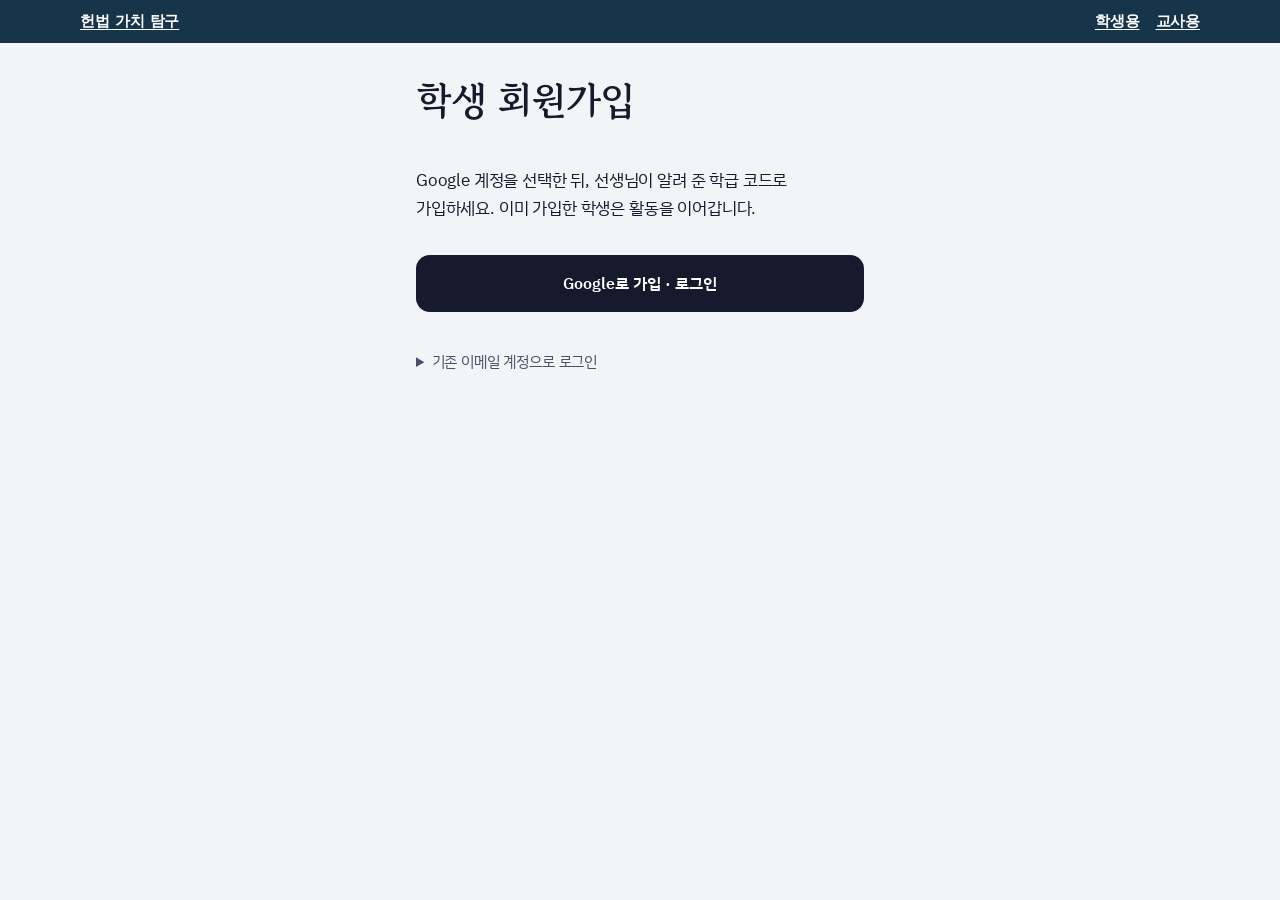
==== student.html @ 085fbed3 "학생 첫 가입을 Google 인증과 학급 등록으로 분리" ====
<!DOCTYPE html>
<html lang="ko">
<head>
<meta charset="utf-8">
<meta name="viewport" content="width=device-width, initial-scale=1, viewport-fit=cover">
<title>헌법 가치 탐구</title>
<link rel="preconnect" href="https://fonts.googleapis.com">
<link rel="preconnect" href="https://fonts.gstatic.com" crossorigin>
<link href="https://fonts.googleapis.com/css2?family=Gowun+Batang:wght@400;700&family=IBM+Plex+Sans+KR:wght@400;500;600&display=swap" rel="stylesheet">
<style>
:root{
  --paper:#F3F4F7; --surface:#FFFFFF; --ink:#151A2C; --ink-2:#4A5068; --muted:#868CA0; --faint:#C4C8D4;
  --line:#E0E3EA; --value:#2747B5; --value-soft:#E8EDFB; --green:#0B7A5E; --green-soft:#E2F3EC; --red:#C2362B; --red-soft:#FBE9E7;
  --sheet:#FFFDF7; --rule:#EFE6CF; --focus:#2747B5;
  --serif:"Gowun Batang","Noto Serif KR","Batang",serif;
  --sans:"IBM Plex Sans KR","Apple SD Gothic Neo","Malgun Gothic",system-ui,sans-serif;
  color-scheme:light; box-sizing:border-box;
  padding-top:env(safe-area-inset-top,0px); padding-bottom:env(safe-area-inset-bottom,0px);
}
@media (prefers-color-scheme:dark){
  :root:not([data-theme="light"]){
    --paper:#0F121B; --surface:#181C29; --ink:#E9EBF2; --ink-2:#B4B9C9; --muted:#80869A; --faint:#4A5064;
    --line:#2A3042; --value:#93A9FF; --value-soft:#1F2847; --green:#4CC9A1; --green-soft:#12302A; --red:#FF8A80; --red-soft:#3A1E1C;
    --sheet:#1D1F27; --rule:#2C2E38; --focus:#93A9FF; color-scheme:dark;
  }
}
:root[data-theme="dark"]{
  --paper:#0F121B; --surface:#181C29; --ink:#E9EBF2; --ink-2:#B4B9C9; --muted:#80869A; --faint:#4A5064;
  --line:#2A3042; --value:#93A9FF; --value-soft:#1F2847; --green:#4CC9A1; --green-soft:#12302A; --red:#FF8A80; --red-soft:#3A1E1C;
  --sheet:#1D1F27; --rule:#2C2E38; --focus:#93A9FF; color-scheme:dark;
}
*,*::before,*::after{box-sizing:inherit}
html,body{height:100%}
body{margin:0;background:var(--paper);color:var(--ink);font-family:var(--sans);font-size:17px;line-height:1.65;-webkit-font-smoothing:antialiased;word-break:keep-all;overflow-wrap:break-word;letter-spacing:-.01em}
p,h1,h2,h3,dd,li,.idea,.quote,.lead,.hint,.small{text-wrap:pretty}
button,input,textarea,select{font:inherit;color:inherit}
a{color:var(--value)}
:focus-visible{outline:2px solid var(--focus);outline-offset:2px;border-radius:6px}

.app{min-height:100%;display:flex;flex-direction:column;max-width:760px;margin:0 auto;padding:16px 18px 20px}
.top{display:flex;align-items:center;gap:12px;height:40px}
.back{border:0;background:none;cursor:pointer;color:var(--ink-2);padding:6px 8px;border-radius:8px;font-size:.95rem}
.back[hidden]{visibility:hidden;display:block!important}
.bar{flex:1;height:6px;border-radius:99px;background:var(--line);overflow:hidden}
.bar i{display:block;height:100%;width:0;background:var(--ink);transition:width .4s ease}
.stepno{font-size:.82rem;color:var(--muted);min-width:44px;text-align:right}

main{flex:1;display:flex;flex-direction:column;justify-content:flex-start;padding:14px 0 20px}
.screen{animation:in .35s ease both}
@keyframes in{from{opacity:0;transform:translateY(12px)}to{opacity:1;transform:none}}
@media (prefers-reduced-motion:reduce){.screen{animation:none}.bar i{transition:none}}
.kicker{font-size:.88rem;color:var(--muted);margin:0 0 6px}
h1{font-family:var(--serif);font-size:clamp(1.8rem,5vw,2.4rem);line-height:1.3;margin:0 0 8px}
h2{font-family:var(--serif);font-size:clamp(1.35rem,3.6vw,1.7rem);line-height:1.4;margin:0 0 6px}
.lead{color:var(--ink-2);margin:0 0 14px}
.foot{margin-top:auto;padding-top:14px;font-size:.78rem;color:var(--muted);text-align:center}

.btn{border:0;background:var(--ink);color:var(--surface);border-radius:14px;padding:15px 22px;cursor:pointer;font-weight:600;font-size:1.02rem;width:100%}
.btn.ghost{background:var(--surface);color:var(--ink);box-shadow:inset 0 0 0 1px var(--line)}
.btn:disabled{opacity:.35;cursor:not-allowed}
.row{display:flex;gap:10px;margin-top:18px}
.row .btn{flex:1}

.tiles{display:grid;grid-template-columns:repeat(2,1fr);gap:10px}
.tile{border:0;background:var(--surface);box-shadow:inset 0 0 0 1px var(--line);border-radius:16px;padding:16px 14px;text-align:left;cursor:pointer;min-height:86px;display:flex;flex-direction:column;justify-content:space-between;gap:6px}
.tile:hover{box-shadow:inset 0 0 0 2px var(--ink)}
.tile .n{font-size:.8rem;color:var(--muted)}
.tile .t{font-family:var(--serif);font-size:1.15rem;line-height:1.35;font-weight:700}

.idea{font-family:var(--serif);font-size:clamp(1.2rem,3.2vw,1.45rem);line-height:1.65;margin:6px 0 14px;padding:18px 20px;background:var(--surface);border-radius:18px;box-shadow:inset 0 0 0 1px var(--line)}
.chips{display:flex;flex-wrap:wrap;gap:8px}
.chip{border-radius:999px;padding:6px 14px;background:var(--surface);box-shadow:inset 0 0 0 1px var(--line);font-size:.95rem}
.chip.on{background:var(--value);color:var(--surface);box-shadow:none}

#cloud{width:100%;height:300px;display:block;margin:4px 0}
#cloud text{cursor:pointer;transition:fill .25s}
#cloud text:hover,#cloud text:focus{text-decoration:underline;outline:none}
.dots{display:flex;gap:6px;justify-content:center;margin:6px 0 2px}
.dots i{width:10px;height:10px;border-radius:50%;background:var(--line)}
.dots i.on{background:var(--value)}

.vcard{background:var(--surface);border-radius:22px;box-shadow:inset 0 0 0 1px var(--line);padding:28px 22px;text-align:center}
.vcard .word{font-family:var(--serif);font-size:clamp(2.2rem,8vw,3rem);font-weight:700;margin:4px 0 10px}
.pick{display:grid;grid-template-columns:1fr 1fr;gap:10px;margin-top:20px}
.pick button{border:0;border-radius:16px;padding:18px 10px;cursor:pointer;background:var(--paper);box-shadow:inset 0 0 0 1px var(--line);text-align:center}
.pick button b{display:block;font-size:1.1rem}
.pick button span{font-size:.82rem;color:var(--muted)}
.feedback{margin-top:16px;text-align:left;border-radius:14px;padding:14px 16px;font-size:.98rem}
.feedback.ok{background:var(--green-soft)}
.feedback.no{background:var(--red-soft)}
.feedback b{display:block;margin-bottom:4px}
.opts{display:grid;gap:8px;margin-top:12px;text-align:left}
.opt{border:0;border-radius:12px;padding:12px 14px;background:var(--paper);box-shadow:inset 0 0 0 1px var(--line);cursor:pointer;text-align:left;font-size:.95rem}
.opt b{margin-right:6px}
.opt[aria-pressed="true"]{box-shadow:inset 0 0 0 2px var(--value);background:var(--value-soft)}
.quote{font-family:var(--serif);font-size:1rem;line-height:1.85;margin:8px 0 0;white-space:pre-line}
mark{background:#FFE7A0;color:#151A2C;border-radius:2px;padding:0 1px}
input[type=text],textarea{width:100%;border:0;box-shadow:inset 0 0 0 1px var(--line);border-radius:12px;padding:12px 14px;background:var(--surface)}
textarea{resize:vertical;line-height:1.7}
.hint{font-size:.85rem;color:var(--muted);margin:6px 0 0}

.list{display:grid;gap:8px;max-height:52vh;overflow:auto;padding:2px}
.li{border:0;border-radius:14px;padding:12px 14px;background:var(--surface);box-shadow:inset 0 0 0 1px var(--line);cursor:pointer;text-align:left}
.li .r{font-size:.8rem;color:var(--muted)}
.li .p{font-family:var(--serif);font-size:.98rem;display:-webkit-box;-webkit-line-clamp:2;-webkit-box-orient:vertical;overflow:hidden}

/* 필사지 */
.sheet{position:relative;background:var(--sheet);border-radius:18px;padding:22px 24px 26px;box-shadow:0 1px 0 var(--line),inset 0 0 0 1px var(--rule)}
.sheet .ref{font-size:.8rem;color:var(--muted);margin-bottom:6px}
.trace{position:relative;font-family:var(--serif);font-size:clamp(1.2rem,3.6vw,1.45rem);line-height:2.3em;word-break:break-all;white-space:pre-wrap;letter-spacing:.02em;
  background-image:linear-gradient(to bottom,transparent calc(100% - 1px),var(--rule) 0);background-size:100% 2.3em}
.trace .layer{margin:0;padding:0;min-height:2.3em}
.trace .layer .g{color:var(--faint)}
.trace .layer .k{color:var(--ink)}
.trace .layer .x{color:var(--red);background:var(--red-soft);border-radius:3px}
.trace .layer .c{color:var(--ink-2)}
.trace .layer .a{color:var(--ink-2)}
.trace .layer .caret{display:inline-block;width:2px;height:1.15em;margin:0 -1px;vertical-align:-.2em;background:var(--value);animation:blink 1s step-end infinite}
@keyframes blink{50%{opacity:0}}
@media (prefers-reduced-motion:reduce){.trace .layer .caret{animation:none}}
.trace textarea::selection{background:transparent}
.trace textarea{position:absolute;inset:0;width:100%;height:100%;margin:0;padding:0;border:0;box-shadow:none;background:transparent;resize:none;overflow:hidden;
  color:transparent;caret-color:transparent;font:inherit;line-height:inherit;letter-spacing:inherit;word-break:break-all;white-space:pre-wrap;outline:none}
.meter{display:flex;align-items:center;gap:10px;margin-top:12px;font-size:.9rem;color:var(--ink-2)}
.meter .bar i{background:var(--green)}
.done{color:var(--green);font-weight:600}

.seg{display:inline-flex;background:var(--surface);border-radius:12px;padding:4px;box-shadow:inset 0 0 0 1px var(--line);margin-bottom:12px}
.seg button{border:0;background:none;border-radius:9px;padding:8px 16px;cursor:pointer;color:var(--ink-2)}
.seg button[aria-pressed="true"]{background:var(--ink);color:var(--surface)}
.card{background:var(--surface);border-radius:18px;box-shadow:inset 0 0 0 1px var(--line);padding:20px 20px}
.card + .card{margin-top:12px}
.meta{font-size:.82rem;color:var(--muted);display:flex;gap:10px;flex-wrap:wrap;align-items:center}
.res{font-weight:600;border-radius:6px;padding:1px 8px;font-size:.8rem;background:var(--value-soft);color:var(--value)}
.card h3{font-size:1.12rem;line-height:1.45;margin:6px 0 10px}
.card h3 a{color:inherit;text-underline-offset:3px;text-decoration-color:var(--line)}
.kv{display:grid;grid-template-columns:auto 1fr;gap:8px 14px;margin:0}
.kv dt{font-size:.8rem;color:var(--muted);padding-top:3px;white-space:nowrap}
.kv dd{margin:0;font-size:.98rem}
.conflict{border-radius:12px;padding:10px 14px;background:var(--green-soft);font-size:.95rem;margin:0 0 10px}
.conflict b{color:var(--green);margin-right:6px}
details{margin-top:10px}
summary{cursor:pointer;color:var(--ink-2);font-size:.92rem}
.small{font-size:.9rem;color:var(--ink-2)}

.q{border:0;border-radius:16px;padding:16px 18px;background:var(--surface);box-shadow:inset 0 0 0 1px var(--line);cursor:pointer;text-align:left;font-family:var(--serif);font-size:1.08rem;line-height:1.6;width:100%}
.q + .q{margin-top:10px}
.q[aria-pressed="true"]{box-shadow:inset 0 0 0 2px var(--value);background:var(--value-soft)}
.stance{display:grid;grid-template-columns:repeat(3,1fr);gap:8px;margin:12px 0}
.stance button{border:0;border-radius:12px;padding:12px 6px;background:var(--surface);box-shadow:inset 0 0 0 1px var(--line);cursor:pointer;font-weight:600}
.stance button[aria-pressed="true"]{background:var(--ink);color:var(--surface);box-shadow:none}
.count{font-size:.82rem;color:var(--muted);text-align:right}
label.l{display:block;font-weight:600;font-size:.95rem;margin:16px 0 6px}
.code{font-family:ui-monospace,Menlo,Consolas,monospace;font-size:.78rem;word-break:break-all;height:120px}

dialog{border:0;border-radius:20px;padding:0;max-width:620px;width:calc(100% - 28px);max-height:min(78vh,720px);background:var(--surface);color:var(--ink);box-shadow:0 10px 40px rgba(0,0,0,.25)}
dialog::backdrop{background:rgba(10,12,20,.45)}
.dh{display:flex;justify-content:space-between;align-items:center;padding:16px 18px 8px;position:sticky;top:0;background:var(--surface)}
.dh h3{margin:0;font-family:var(--serif)}
.db{padding:0 18px 18px}
.unit{padding:10px 0;border-top:1px solid var(--line)}
.unit .r{font-size:.8rem;color:var(--muted)}
.tips{background:var(--surface);border-radius:14px;box-shadow:inset 0 0 0 1px var(--line);padding:10px 14px;margin:12px 0}
.tips ol{margin:8px 0 2px;padding-left:1.2em;font-size:.93rem;color:var(--ink-2)}
.tips li{margin:6px 0}
.stepbox{display:flex;gap:12px;align-items:flex-start;background:var(--surface);border-radius:16px;box-shadow:inset 0 0 0 1px var(--line);padding:14px 14px;margin-top:10px}
.stepbox .sn{flex:none;display:grid;place-items:center;width:26px;height:26px;border-radius:50%;background:var(--ink);color:var(--surface);font-size:.85rem;font-weight:600}
.artlist{display:grid;gap:8px;max-height:46vh;overflow:auto;padding:2px}
.art{border-radius:12px;padding:10px 12px;background:var(--paper);box-shadow:inset 0 0 0 1px var(--line)}
.art.sel{box-shadow:inset 0 0 0 2px var(--value);background:var(--value-soft)}
.art.clue{box-shadow:inset 0 0 0 2px var(--green)}
.art .r{font-size:.8rem;color:var(--muted)}
.art .cl{color:var(--green);font-weight:600}
.art .quote{white-space:pre-line}
.tk{cursor:pointer;border-radius:4px;padding:1px 0}
.tk:hover{background:var(--line)}
.tk.on{background:#FFE7A0;color:#151A2C}
.methods{display:grid;grid-template-columns:1fr 1fr;gap:8px;margin-top:8px}
.methods button{border:0;border-radius:12px;padding:11px 8px;background:var(--paper);box-shadow:inset 0 0 0 1px var(--line);cursor:pointer;font-size:.93rem}
.methods button[aria-pressed="true"]{background:var(--ink);color:var(--surface);box-shadow:none}
.checks{list-style:none;margin:10px 0 0;padding:0;font-size:.88rem;color:var(--muted);display:grid;gap:2px}
.checks li.ok{color:var(--green)}
.mynote{border-radius:12px;padding:12px 14px;background:var(--value-soft);font-size:.93rem;margin:12px 0}
.mynote b{display:block;font-size:.8rem;color:var(--value);margin-bottom:2px}
.badge{font-size:.75rem;font-weight:600;color:var(--value);margin-left:6px}
.selflist{display:grid;gap:10px;margin-top:6px}
.selfrow{background:var(--surface);border-radius:14px;box-shadow:inset 0 0 0 1px var(--line);padding:12px 14px}
.selfrow p{margin:0 0 8px;font-size:.98rem}
.lv{display:grid;grid-template-columns:repeat(3,1fr);gap:6px}
.lv button{border:0;border-radius:10px;padding:9px 4px;background:var(--paper);box-shadow:inset 0 0 0 1px var(--line);cursor:pointer;font-weight:600}
.lv button[aria-pressed="true"]{background:var(--ink);color:var(--surface);box-shadow:none}
.mycon{display:flex;align-items:center;gap:8px;flex-wrap:wrap;font-family:var(--serif);font-size:1.15rem}
.mycon input{flex:1;min-width:160px;font-family:var(--serif);font-size:1.15rem}
.lk{display:grid;grid-template-columns:repeat(5,1fr);gap:5px}
.lk button{border:0;border-radius:10px;padding:8px 2px;background:var(--paper);box-shadow:inset 0 0 0 1px var(--line);cursor:pointer;display:flex;flex-direction:column;align-items:center;gap:2px}
.lk button b{font-size:1.05rem}
.lk button span{font-size:.68rem;color:var(--muted);line-height:1.2;text-align:center}
.lk button[aria-checked="true"]{background:var(--ink);color:var(--surface);box-shadow:none}
.lk button[aria-checked="true"] span{color:var(--surface)}
.ex{border-top:1px solid var(--line);padding:10px 0 4px}
.ex .tag{display:inline-block;font-size:.72rem;font-weight:600;border-radius:5px;padding:0 6px;background:var(--value-soft);color:var(--value);margin-right:4px}
.idcard{background:var(--surface);border-radius:16px;box-shadow:inset 0 0 0 1px var(--line);padding:16px 16px 12px;margin-top:6px}
.idcard .two{display:grid;grid-template-columns:1fr 1fr;gap:10px}
.code6{font-size:1.6rem;letter-spacing:.35em;text-align:center;font-weight:600;font-variant-numeric:tabular-nums}
.kv{display:grid;grid-template-columns:auto 1fr;gap:4px 14px;margin:0}
.kv dt{font-size:.85rem;color:var(--muted)}
.kv dd{margin:0}
.guide{display:flex;align-items:center;gap:8px;flex-wrap:wrap;margin:10px 0 6px;font-size:.95rem;color:var(--ink-2)}
.gstep{display:inline-grid;place-items:center;width:22px;height:22px;border-radius:50%;background:var(--ink);color:var(--surface);font-size:.78rem;font-weight:600}
.guide .left{margin-left:auto;font-size:.88rem}
.vchips{gap:8px}
.vchip{border:0;border-radius:999px;padding:8px 14px;cursor:pointer;font-size:.95rem;background:var(--surface)}
.vchip.todo{box-shadow:inset 0 0 0 1.5px var(--value);color:var(--value);animation:nudge 2.4s ease-in-out infinite}
.vchip.done{box-shadow:inset 0 0 0 1px var(--line);color:var(--ink-2)}
.vchip.on{background:var(--value);color:var(--surface);box-shadow:none;animation:none}
@keyframes nudge{0%,100%{transform:none}50%{transform:translateY(-2px)}}
@media (prefers-reduced-motion:reduce){.vchip.todo{animation:none}}
.term{border:0;background:none;padding:0;font:inherit;color:inherit;text-decoration:underline dotted var(--value);text-decoration-thickness:2px;text-underline-offset:3px;cursor:help}
.gloss{border:0;background:none;color:var(--ink-2);cursor:pointer;font-size:.85rem;padding:6px 8px;border-radius:8px;white-space:nowrap}
.gloss:hover{background:var(--line)}
.crit{border-radius:12px;padding:10px 12px;background:var(--paper);box-shadow:inset 0 0 0 1px var(--line);margin-top:8px}
.crit .cn{font-weight:600}
.crit .ca{font-size:.85rem;color:var(--muted);margin:2px 0 6px}
.judge{display:grid;grid-template-columns:repeat(3,1fr);gap:6px;margin-bottom:6px}
.judge button{border:0;border-radius:9px;padding:8px 4px;background:var(--surface);box-shadow:inset 0 0 0 1px var(--line);cursor:pointer;font-size:.88rem}
.judge button[aria-pressed="true"]{background:var(--ink);color:var(--surface);box-shadow:none}
.mode{display:inline-flex;background:var(--surface);border-radius:12px;padding:4px;box-shadow:inset 0 0 0 1px var(--line);margin-bottom:12px}
.mode button{border:0;background:none;border-radius:9px;padding:8px 16px;cursor:pointer;color:var(--ink-2)}
.mode button[aria-pressed="true"]{background:var(--ink);color:var(--surface)}
.orig{font-size:.85rem;margin-left:8px;white-space:nowrap}
[hidden]{display:none!important}
@media (min-width:640px){ .tiles{grid-template-columns:repeat(2,1fr)} }
@media (max-width:420px){ .app{padding:12px 14px 16px} .stance{grid-template-columns:1fr} .kv{grid-template-columns:1fr} }
</style>
<style>
.portal-nav{position:relative;z-index:20;display:flex;flex-wrap:wrap;align-items:center;justify-content:space-between;gap:.7rem;background:#17354a;padding:.7rem max(1rem,calc((100% - 1120px)/2));font:600 .95rem system-ui,sans-serif}
.portal-nav div{display:flex;gap:1rem}.portal-nav a{color:white;text-decoration:underline;text-underline-offset:.2em}
[hidden]{display:none!important}
.storage-alert{position:sticky;bottom:0;z-index:100;background:#ffe3a0;color:#332300;padding:.75rem;text-align:center}
@media(max-width:650px){.portal-nav{padding:.65rem 1rem}}
</style><style>
.auth-panel {box-sizing:border-box;width:min(28rem,calc(100% - 2rem));margin:2rem auto;display:grid;gap:1rem}
.auth-panel label,.auth-panel form {display:grid;gap:.5rem}
.auth-panel input {box-sizing:border-box;width:100%;padding:.75rem;font:inherit}
.auth-panel summary {cursor:pointer;padding:.75rem 0}
.auth-panel output:empty {display:none}
</style></head>
<body><nav class="portal-nav" aria-label="웹앱 메뉴"><a href="index.html">헌법 가치 탐구</a><div><a href="student.html">학생용</a><a href="teacher.html">교사용</a></div></nav><section id="studentEntry" class="auth-panel"><h1>학생 회원가입</h1>
<p>Google 계정을 선택한 뒤, 선생님이 알려 준 학급 코드로 가입하세요. 이미 가입한 학생은 활동을 이어갑니다.</p>
<button class="btn" id="studentGoogle">Google로 가입 · 로그인</button><output id="entryStatus" role="status"></output>
<details><summary>기존 이메일 계정으로 로그인</summary><form id="legacyLogin">
<label>가입 이메일<input name="email" type="email" autocomplete="username" required></label>
<label>비밀번호<input name="password" type="password" autocomplete="current-password" required></label>
<button class="btn">로그인</button><button class="btn ghost" formnovalidate value="reset">비밀번호 재설정 메일 받기</button><output role="status"></output></form></details></section>
<form id="studentRegistration" class="auth-panel" hidden><h1>학급 가입</h1><p id="studentAccount"></p>
<label>학급 코드<input name="room" inputmode="numeric" pattern="[0-9]{6}" maxlength="6" placeholder="숫자 6자리" required></label>
<label>학번<input name="sid" inputmode="numeric" pattern="[0-9]{5}" maxlength="5" placeholder="숫자 5자리" required></label>
<label>이름<input name="displayName" maxlength="80" autocomplete="name" required></label>
<button class="btn">가입하고 활동 시작</button><button type="button" class="btn ghost" id="studentSwitch">다른 계정 사용</button><output role="status"></output></form>
<form id="recovery" class="auth-panel" hidden><h1>비밀번호 변경</h1><label>새 비밀번호<input type="password" name="newPassword" minlength="8" autocomplete="new-password" required></label><button class="btn">저장</button><output role="status"></output></form><div id="app" hidden><button id="logout" class="btn ghost">로그아웃</button><div class="storage-alert" role="alert" id="storageAlert" hidden></div>
<div class="app">
  <div class="top"><button class="back" id="back" aria-label="이전 단계">← 이전</button><div class="bar"><i id="prog"></i></div><span class="stepno" id="stepno"></span><button class="gloss" id="glossBtn" aria-label="용어 사전">📖 용어</button></div>
  <main id="main" aria-live="polite"></main>
  <div class="foot">제작: 인천광역시교육청 오희찬</div>
</div>
<dialog id="dlg"><div class="dh"><h3 id="dT"></h3><button class="back" id="dX">닫기</button></div><div class="db" id="dB"></div></dialog>

</div><script src="config.js"></script><script src="vendor/supabase.min.js"></script><script src="classroom.js"></script><script>
const DATA = {"chapters":["전문","제1장 총강","제2장 국민의 권리와 의무","제3장 국회","제4장 정부","제5장 법원","제6장 헌법재판소","제7장 선거관리","제8장 지방자치","제9장 경제","제10장 헌법개정"],"units":[{"c":0,"a":0,"p":"","t":"유구한 역사와 전통에 빛나는 우리 대한국민은 3·1운동으로 건립된 대한민국임시정부의 법통과 불의에 항거한 4·19민주이념을 계승하고, 조국의 민주개혁과 평화적 통일의 사명에 입각하여 정의·인도와 동포애로써 민족의 단결을 공고히 하고, 모든 사회적 폐습과 불의를 타파하며, 자율과 조화를 바탕으로 자유민주적 기본질서를 더욱 확고히 하여 정치·경제·사회·문화의 모든 영역에 있어서 각인의 기회를 균등히 하고, 능력을 최고도로 발휘하게 하며, 자유와 권리에 따르는 책임과 의무를 완수하게 하여, 안으로는 국민생활의 균등한 향상을 기하고 밖으로는 항구적인 세계평화와 인류공영에 이바지함으로써 우리들과 우리들의 자손의 안전과 자유와 행복을 영원히 확보할 것을 다짐하면서 1948년 7월 12일에 제정되고 8차에 걸쳐 개정된 헌법을 이제 국회의 의결을 거쳐 국민투표에 의하여 개정한다.","n":["역사","전통","대한","국민","운동","건립","대한민국","임시","정부","법통","불의","항거","민주","이념","계승","조국","민주","개혁","평화","통일","사명","입각","정의","인도","동포애","민족","단결","사회","폐습","불의","타파","자율","조화","바탕","자유","민주","기본질서","정치","경제","사회","문화","영역","기회","균등","능력","고도","발휘","자유","권리","책임","의무","완수","국민","생활","균등","향상","세계평화","인류","공영","이바지","자손","안전","자유","행복","확보","다짐","제정","개정","헌법","국회","의결","국민투표","개정"]},{"c":1,"a":1,"p":"①","t":"대한민국은 민주공화국이다.","n":["대한민국","민주공화국"]},{"c":1,"a":1,"p":"②","t":"대한민국의 주권은 국민에게 있고, 모든 권력은 국민으로부터 나온다.","n":["대한민국","주권","국민","권력","국민"]},{"c":1,"a":2,"p":"①","t":"대한민국의 국민이 되는 요건은 법률로 정한다.","n":["대한민국","국민","요건","법률"]},{"c":1,"a":2,"p":"②","t":"국가는 법률이 정하는 바에 의하여 재외국민을 보호할 의무를 진다.","n":["국가","법률","재외국민","보호","의무"]},{"c":1,"a":3,"p":"","t":"대한민국의 영토는 한반도와 그 부속도서로 한다.","n":["대한민국","영토","한반도","부속","도서"]},{"c":1,"a":4,"p":"","t":"대한민국은 통일을 지향하며, 자유민주적 기본질서에 입각한 평화적 통일정책을 수립하고 이를 추진한다.","n":["대한민국","통일","지향","자유","민주","기본질서","입각","평화","통일","정책","수립","추진"]},{"c":1,"a":5,"p":"①","t":"대한민국은 국제평화의 유지에 노력하고 침략적 전쟁을 부인한다.","n":["대한민국","국제평화","유지","노력","침략","전쟁","부인"]},{"c":1,"a":5,"p":"②","t":"국군은 국가의 안전보장과 국토방위의 신성한 의무를 수행함을 사명으로 하며, 그 정치적 중립성은 준수된다.","n":["국군","국가","안전","보장","국토","방위","신성","의무","수행","사명","정치","중립","준수"]},{"c":1,"a":6,"p":"①","t":"헌법에 의하여 체결·공포된 조약과 일반적으로 승인된 국제법규는 국내법과 같은 효력을 가진다.","n":["헌법","체결","공포","조약","일반","승인","국제법규","국내법","효력"]},{"c":1,"a":6,"p":"②","t":"외국인은 국제법과 조약이 정하는 바에 의하여 그 지위가 보장된다.","n":["외국인","국제법","조약","지위","보장"]},{"c":1,"a":7,"p":"①","t":"공무원은 국민전체에 대한 봉사자이며, 국민에 대하여 책임을 진다.","n":["공무원","국민","전체","봉사자","국민","책임"]},{"c":1,"a":7,"p":"②","t":"공무원의 신분과 정치적 중립성은 법률이 정하는 바에 의하여 보장된다.","n":["공무원","신분","정치","중립","법률","보장"]},{"c":1,"a":8,"p":"①","t":"정당의 설립은 자유이며, 복수정당제는 보장된다.","n":["정당","설립","자유","복수정당제","보장"]},{"c":1,"a":8,"p":"②","t":"정당은 그 목적·조직과 활동이 민주적이어야 하며, 국민의 정치적 의사형성에 참여하는데 필요한 조직을 가져야한다.","n":["정당","조직","활동","민주","국민","정치","의사","형성","참여","조직"]},{"c":1,"a":8,"p":"③","t":"정당은 법률이 정하는 바에 의하여 국가의 보호를 받으며, 국가는 법률이 정하는 바에 의하여 정당운영에 필요한 자금을 보조할 수 있다.","n":["정당","법률","국가","보호","국가","법률","정당","운영","자금","보조"]},{"c":1,"a":8,"p":"④","t":"정당의 목적이나 활동이 민주적 기본질서에 위배될 때에는 정부는 헌법재판소에 그 해산을 제소할 수 있고, 정당은 헌법재판소의 심판에 의하여 해산된다.","n":["정당","활동","민주","기본질서","위배","정부","헌법재판소","해산","제소","정당","헌법재판소","심판","해산"]},{"c":1,"a":9,"p":"","t":"국가는 전통문화의 계승·발전과 민족문화의 창달에 노력하여야 한다.","n":["국가","전통문화","계승","발전","민족","문화","창달","노력"]},{"c":2,"a":10,"p":"","t":"모든 국민은 인간으로서의 존엄과 가치를 가지며, 행복을 추구할 권리를 가진다. 국가는 개인이 가지는 불가침의 기본적 인권을 확인하고 이를 보장할 의무를 진다.","n":["국민","인간","존엄","가치","행복","추구","권리","국가","개인","불가침","기본","인권","확인","보장","의무"]},{"c":2,"a":11,"p":"①","t":"모든 국민은 법 앞에 평등하다. 누구든지 성별·종교 또는 사회적 신분에 의하여 정치적·경제적·사회적·문화적 생활의 모든 영역에 있어서 차별을 받지 아니한다.","n":["국민","평등","성별","종교","사회","신분","정치","경제","사회","문화","생활","영역","차별"]},{"c":2,"a":11,"p":"②","t":"사회적 특수계급의 제도는 인정되지 아니하며, 어떠한 형태로도 이를 창설할 수 없다.","n":["사회","특수","계급","제도","인정","형태","창설"]},{"c":2,"a":11,"p":"③","t":"훈장등의 영전은 이를 받은 자에게만 효력이 있고, 어떠한 특권도 이에 따르지 아니한다.","n":["훈장","영전","효력","특권"]},{"c":2,"a":12,"p":"①","t":"모든 국민은 신체의 자유를 가진다. 누구든지 법률에 의하지 아니하고는 체포·구속·압수·수색 또는 심문을 받지 아니하며, 법률과 적법한 절차에 의하지 아니하고는 처벌·보안처분 또는 강제노역을 받지 아니한다.","n":["국민","신체","자유","법률","체포","구속","압수","수색","심문","법률","적법","절차","처벌","보안처분","강제","노역"]},{"c":2,"a":12,"p":"②","t":"모든 국민은 고문을 받지 아니하며, 형사상 자기에게 불리한 진술을 강요당하지 아니한다.","n":["국민","고문","형사","불리","진술","강요"]},{"c":2,"a":12,"p":"③","t":"체포·구속·압수 또는 수색을 할 때에는 적법한 절차에 따라 검사의 신청에 의하여 법관이 발부한 영장을 제시하여야 한다. 다만, 현행범인인 경우와 장기 3년 이상의 형에 해당하는 죄를 범하고 도피 또는 증거인멸의 염려가 있을 때에는 사후에 영장을 청구할 수 있다.","n":["체포","구속","압수","수색","적법","절차","검사","신청","법관","발부","영장","제시","현행범인","장기","도피","증거","인멸","염려","사후","영장","청구"]},{"c":2,"a":12,"p":"④","t":"누구든지 체포 또는 구속을 당한 때에는 즉시 변호인의 조력을 받을 권리를 가진다. 다만, 형사피고인이 스스로 변호인을 구할 수 없을 때에는 법률이 정하는 바에 의하여 국가가 변호인을 붙인다.","n":["체포","구속","즉시","변호인","조력","권리","형사피고인","변호인","법률","국가","변호인"]},{"c":2,"a":12,"p":"⑤","t":"누구든지 체포 또는 구속의 이유와 변호인의 조력을 받을 권리가 있음을 고지받지 아니하고는 체포 또는 구속을 당하지 아니한다. 체포 또는 구속을 당한 자의 가족등 법률이 정하는 자에게는 그 이유와 일시·장소가 지체없이 통지되어야 한다.","n":["체포","구속","변호인","조력","권리","고지","체포","구속","체포","구속","가족","법률","일시","장소","지체","통지"]},{"c":2,"a":12,"p":"⑥","t":"누구든지 체포 또는 구속을 당한 때에는 적부의 심사를 법원에 청구할 권리를 가진다.","n":["체포","구속","심사","법원","청구","권리"]},{"c":2,"a":12,"p":"⑦","t":"피고인의 자백이 고문·폭행·협박·구속의 부당한 장기화 또는 기망 기타의 방법에 의하여 자의로 진술된 것이 아니라고 인정될 때 또는 정식재판에 있어서 피고인의 자백이 그에게 불리한 유일한 증거일 때에는 이를 유죄의 증거로 삼거나 이를 이유로 처벌할 수 없다.","n":["피고인","자백","고문","폭행","협박","구속","부당","장기","자의","진술","인정","정식","재판","피고인","자백","불리","유일","증거","유죄","증거","처벌"]},{"c":2,"a":13,"p":"①","t":"모든 국민은 행위시의 법률에 의하여 범죄를 구성하지 아니하는 행위로 소추되지 아니하며, 동일한 범죄에 대하여 거듭 처벌받지 아니한다.","n":["국민","행위","법률","범죄","구성","행위","소추","동일","범죄","처벌"]},{"c":2,"a":13,"p":"②","t":"모든 국민은 소급입법에 의하여 참정권의 제한을 받거나 재산권을 박탈당하지 아니한다.","n":["국민","소급","입법","참정","제한","재산권","박탈"]},{"c":2,"a":13,"p":"③","t":"모든 국민은 자기의 행위가 아닌 친족의 행위로 인하여 불이익한 처우를 받지 아니한다.","n":["국민","행위","친족","행위","이익","처우"]},{"c":2,"a":14,"p":"","t":"모든 국민은 거주·이전의 자유를 가진다.","n":["국민","거주","자유"]},{"c":2,"a":15,"p":"","t":"모든 국민은 직업선택의 자유를 가진다.","n":["국민","직업","선택","자유"]},{"c":2,"a":16,"p":"","t":"모든 국민은 주거의 자유를 침해받지 아니한다. 주거에 대한 압수나 수색을 할 때에는 검사의 신청에 의하여 법관이 발부한 영장을 제시하여야 한다.","n":["국민","주거","자유","침해","주거","압수","수색","검사","신청","법관","발부","영장","제시"]},{"c":2,"a":17,"p":"","t":"모든 국민은 사생활의 비밀과 자유를 침해받지 아니한다.","n":["국민","사생활","비밀","자유","침해"]},{"c":2,"a":18,"p":"","t":"모든 국민은 통신의 비밀을 침해받지 아니한다.","n":["국민","통신","비밀","침해"]},{"c":2,"a":19,"p":"","t":"모든 국민은 양심의 자유를 가진다.","n":["국민","양심","자유"]},{"c":2,"a":20,"p":"①","t":"모든 국민은 종교의 자유를 가진다.","n":["국민","종교","자유"]},{"c":2,"a":20,"p":"②","t":"국교는 인정되지 아니하며, 종교와 정치는 분리된다.","n":["국교","인정","종교","정치","분리"]},{"c":2,"a":21,"p":"①","t":"모든 국민은 언론·출판의 자유와 집회·결사의 자유를 가진다.","n":["국민","언론","출판","자유","집회","결사","자유"]},{"c":2,"a":21,"p":"②","t":"언론·출판에 대한 허가나 검열과 집회·결사에 대한 허가는 인정되지 아니한다.","n":["언론","출판","허가","검열","집회","결사","허가","인정"]},{"c":2,"a":21,"p":"③","t":"통신·방송의 시설기준과 신문의 기능을 보장하기 위하여 필요한 사항은 법률로 정한다.","n":["통신","방송","시설","기준","신문","기능","보장","법률"]},{"c":2,"a":21,"p":"④","t":"언론·출판은 타인의 명예나 권리 또는 공중도덕이나 사회윤리를 침해하여서는 아니된다. 언론·출판이 타인의 명예나 권리를 침해한 때에는 피해자는 이에 대한 피해의 배상을 청구할 수 있다.","n":["언론","출판","타인","명예","권리","공중도덕","사회","윤리","침해","언론","출판","타인","명예","권리","침해","피해자","피해","배상","청구"]},{"c":2,"a":22,"p":"①","t":"모든 국민은 학문과 예술의 자유를 가진다.","n":["국민","학문","예술","자유"]},{"c":2,"a":22,"p":"②","t":"저작자·발명가·과학기술자와 예술가의 권리는 법률로써 보호한다.","n":["저작","발명가","과학","기술자","예술가","권리","법률","보호"]},{"c":2,"a":23,"p":"①","t":"모든 국민의 재산권은 보장된다. 그 내용과 한계는 법률로 정한다.","n":["국민","재산권","보장","한계","법률"]},{"c":2,"a":23,"p":"②","t":"재산권의 행사는 공공복리에 적합하도록 하여야 한다.","n":["재산권","행사","공공복리","적합"]},{"c":2,"a":23,"p":"③","t":"공공필요에 의한 재산권의 수용·사용 또는 제한 및 그에 대한 보상은 법률로써 하되, 정당한 보상을 지급하여야한다.","n":["공공필요","재산권","수용","사용","제한","보상","법률","보상","지급"]},{"c":2,"a":24,"p":"","t":"모든 국민은 법률이 정하는 바에 의하여 선거권을 가진다.","n":["국민","법률","선거권"]},{"c":2,"a":25,"p":"","t":"모든 국민은 법률이 정하는 바에 의하여 공무담임권을 가진다.","n":["국민","법률","공무담임권"]},{"c":2,"a":26,"p":"①","t":"모든 국민은 법률이 정하는 바에 의하여 국가기관에 문서로 청원할 권리를 가진다.","n":["국민","법률","국가","기관","문서","청원","권리"]},{"c":2,"a":26,"p":"②","t":"국가는 청원에 대하여 심사할 의무를 진다.","n":["국가","청원","심사","의무"]},{"c":2,"a":27,"p":"①","t":"모든 국민은 헌법과 법률이 정한 법관에 의하여 법률에 의한 재판을 받을 권리를 가진다.","n":["국민","헌법","법률","법관","법률","재판","권리"]},{"c":2,"a":27,"p":"②","t":"군인 또는 군무원이 아닌 국민은 대한민국의 영역 안에서는 중대한 군사상 기밀·초병·초소·유독음식물공급 ·포로·군용물에 관한 죄중 법률이 정한 경우와 비상계엄이 선포된 경우를 제외하고는 군사법원의 재판을 받지 아니한다.","n":["군인","군무원","국민","대한민국","영역","중대","군사","기밀","초병","초소","유독","음식물","공급","포로","군용","법률","비상계엄","선포","군사법원","재판"]},{"c":2,"a":27,"p":"③","t":"모든 국민은 신속한 재판을 받을 권리를 가진다. 형사피고인은 상당한 이유가 없는 한 지체없이 공개재판을 받을 권리를 가진다.","n":["국민","신속","재판","권리","형사피고인","상당","지체","공개","재판","권리"]},{"c":2,"a":27,"p":"④","t":"형사피고인은 유죄의 판결이 확정될 때까지는 무죄로 추정된다.","n":["형사피고인","유죄","판결","확정","무죄","추정"]},{"c":2,"a":27,"p":"⑤","t":"형사피해자는 법률이 정하는 바에 의하여 당해 사건의 재판절차에서 진술할 수 있다.","n":["형사피해자","법률","당해","사건","재판","절차","진술"]},{"c":2,"a":28,"p":"","t":"형사피의자 또는 형사피고인으로서 구금되었던 자가 법률이 정하는 불기소처분을 받거나 무죄판결을 받은 때에는 법률이 정하는 바에 의하여 국가에 정당한 보상을 청구할 수 있다.","n":["형사피의자","형사피고인","구금","법률","기소","처분","무죄","판결","법률","국가","보상","청구"]},{"c":2,"a":29,"p":"①","t":"공무원의 직무상 불법행위로 손해를 받은 국민은 법률이 정하는 바에 의하여 국가 또는 공공단체에 정당한 배상을 청구할 수 있다. 이 경우 공무원 자신의 책임은 면제되지 아니한다.","n":["공무원","직무","불법","행위","손해","국민","법률","국가","공공","단체","배상","청구","공무원","자신","책임","면제"]},{"c":2,"a":29,"p":"②","t":"군인·군무원·경찰공무원 기타 법률이 정하는 자가 전투·훈련등 직무집행과 관련하여 받은 손해에 대하여는 법률이 정하는 보상 외에 국가 또는 공공단체에 공무원의 직무상 불법행위로 인한 배상은 청구할 수 없다.","n":["군인","군무원","경찰","공무원","법률","전투","훈련","직무","집행","손해","법률","보상","국가","공공","단체","공무원","직무","불법","행위","배상","청구"]},{"c":2,"a":30,"p":"","t":"타인의 범죄행위로 인하여 생명·신체에 대한 피해를 받은 국민은 법률이 정하는 바에 의하여 국가로부터 구조를 받을 수 있다.","n":["타인","범죄","행위","생명","신체","피해","국민","법률","국가","구조"]},{"c":2,"a":31,"p":"①","t":"모든 국민은 능력에 따라 균등하게 교육을 받을 권리를 가진다.","n":["국민","능력","균등","교육","권리"]},{"c":2,"a":31,"p":"②","t":"모든 국민은 그 보호하는 자녀에게 적어도 초등교육과 법률이 정하는 교육을 받게 할 의무를 진다.","n":["국민","보호","자녀","초등","교육","법률","교육","의무"]},{"c":2,"a":31,"p":"③","t":"의무교육은 무상으로 한다.","n":["의무교육","무상"]},{"c":2,"a":31,"p":"④","t":"교육의 자주성·전문성·정치적 중립성 및 대학의 자율성은 법률이 정하는 바에 의하여 보장된다.","n":["교육","자주","전문","정치","중립","대학","자율","법률","보장"]},{"c":2,"a":31,"p":"⑤","t":"국가는 평생교육을 진흥하여야 한다.","n":["국가","평생교육","진흥"]},{"c":2,"a":31,"p":"⑥","t":"학교교육 및 평생교육을 포함한 교육제도와 그 운영, 교육재정 및 교원의 지위에 관한 기본적인 사항은 법률로 정한다.","n":["학교","교육","평생교육","포함","교육","제도","운영","교육","재정","교원","지위","기본","법률"]},{"c":2,"a":32,"p":"①","t":"모든 국민은 근로의 권리를 가진다. 국가는 사회적·경제적 방법으로 근로자의 고용의 증진과 적정임금의 보장에 노력하여야 하며, 법률이 정하는 바에 의하여 최저임금제를 시행하여야 한다.","n":["국민","근로","권리","국가","사회","경제","근로자","고용","증진","적정","임금","보장","노력","법률","최저임금제","시행"]},{"c":2,"a":32,"p":"②","t":"모든 국민은 근로의 의무를 진다. 국가는 근로의 의무의 내용과 조건을 민주주의원칙에 따라 법률로 정한다.","n":["국민","근로","의무","국가","근로","의무","조건","민주주의","원칙","법률"]},{"c":2,"a":32,"p":"③","t":"근로조건의 기준은 인간의 존엄성을 보장하도록 법률로 정한다.","n":["근로","조건","기준","인간","존엄","보장","법률"]},{"c":2,"a":32,"p":"④","t":"여자의 근로는 특별한 보호를 받으며, 고용·임금 및 근로조건에 있어서 부당한 차별을 받지 아니한다.","n":["여자","근로","특별","보호","고용","임금","근로","조건","부당","차별"]},{"c":2,"a":32,"p":"⑤","t":"연소자의 근로는 특별한 보호를 받는다.","n":["연소자","근로","특별","보호"]},{"c":2,"a":32,"p":"⑥","t":"국가유공자·상이군경 및 전몰군경의 유가족은 법률이 정하는 바에 의하여 우선적으로 근로의 기회를 부여받는다.","n":["국가유공자","상이군경","전몰","군경","유가족","법률","우선","근로","기회","부여"]},{"c":2,"a":33,"p":"①","t":"근로자는 근로조건의 향상을 위하여 자주적인 단결권·단체교섭권 및 단체행동권을 가진다.","n":["근로자","근로","조건","향상","자주","단결권","단체교섭권","단체행동권"]},{"c":2,"a":33,"p":"②","t":"공무원인 근로자는 법률이 정하는 자에 한하여 단결권·단체교섭권 및 단체행동권을 가진다.","n":["공무원","근로자","법률","단결권","단체교섭권","단체행동권"]},{"c":2,"a":33,"p":"③","t":"법률이 정하는 주요방위산업체에 종사하는 근로자의 단체행동권은 법률이 정하는 바에 의하여 이를 제한하거나 인정하지 아니할 수 있다.","n":["법률","주요","방위","산업체","종사","근로자","단체행동권","법률","제한","인정"]},{"c":2,"a":34,"p":"①","t":"모든 국민은 인간다운 생활을 할 권리를 가진다.","n":["국민","인간","생활","권리"]},{"c":2,"a":34,"p":"②","t":"국가는 사회보장·사회복지의 증진에 노력할 의무를 진다.","n":["국가","사회보장","사회복지","증진","노력","의무"]},{"c":2,"a":34,"p":"③","t":"국가는 여자의 복지와 권익의 향상을 위하여 노력하여야 한다.","n":["국가","여자","복지","권익","향상","노력"]},{"c":2,"a":34,"p":"④","t":"국가는 노인과 청소년의 복지향상을 위한 정책을 실시할 의무를 진다.","n":["국가","노인","청소년","복지","향상","정책","실시","의무"]},{"c":2,"a":34,"p":"⑤","t":"신체장애자 및 질병·노령 기타의 사유로 생활능력이 없는 국민은 법률이 정하는 바에 의하여 국가의 보호를 받는다.","n":["신체","장애자","질병","노령","생활","능력","국민","법률","국가","보호"]},{"c":2,"a":34,"p":"⑥","t":"국가는 재해를 예방하고 그 위험으로부터 국민을 보호하기 위하여 노력하여야 한다.","n":["국가","재해","예방","위험","국민","보호","노력"]},{"c":2,"a":35,"p":"①","t":"모든 국민은 건강하고 쾌적한 환경에서 생활할 권리를 가지며, 국가와 국민은 환경보전을 위하여 노력하여야한다.","n":["국민","건강","환경","생활","권리","국가","국민","환경","보전","노력"]},{"c":2,"a":35,"p":"②","t":"환경권의 내용과 행사에 관하여는 법률로 정한다.","n":["환경권","행사","법률"]},{"c":2,"a":35,"p":"③","t":"국가는 주택개발정책등을 통하여 모든 국민이 쾌적한 주거생활을 할 수 있도록 노력하여야 한다.","n":["국가","주택","개발","정책","국민","주거","생활","노력"]},{"c":2,"a":36,"p":"①","t":"혼인과 가족생활은 개인의 존엄과 양성의 평등을 기초로 성립되고 유지되어야 하며, 국가는 이를 보장한다.","n":["혼인","가족","생활","개인","존엄","양성","평등","기초","성립","유지","국가","보장"]},{"c":2,"a":36,"p":"②","t":"국가는 모성의 보호를 위하여 노력하여야 한다.","n":["국가","모성","보호","노력"]},{"c":2,"a":36,"p":"③","t":"모든 국민은 보건에 관하여 국가의 보호를 받는다.","n":["국민","보건","국가","보호"]},{"c":2,"a":37,"p":"①","t":"국민의 자유와 권리는 헌법에 열거되지 아니한 이유로 경시되지 아니한다.","n":["국민","자유","권리","헌법","열거","경시"]},{"c":2,"a":37,"p":"②","t":"국민의 모든 자유와 권리는 국가안전보장·질서유지 또는 공공복리를 위하여 필요한 경우에 한하여 법률로써 제한할 수 있으며, 제한하는 경우에도 자유와 권리의 본질적인 내용을 침해할 수 없다.","n":["국민","자유","권리","국가안전보장","질서","유지","공공복리","법률","제한","제한","자유","권리","본질","침해"]},{"c":2,"a":38,"p":"","t":"모든 국민은 법률이 정하는 바에 의하여 납세의 의무를 진다.","n":["국민","법률","납세","의무"]},{"c":2,"a":39,"p":"①","t":"모든 국민은 법률이 정하는 바에 의하여 국방의 의무를 진다.","n":["국민","법률","국방","의무"]},{"c":2,"a":39,"p":"②","t":"누구든지 병역의무의 이행으로 인하여 불이익한 처우를 받지 아니한다.","n":["병역","의무","이행","이익","처우"]},{"c":3,"a":40,"p":"","t":"입법권은 국회에 속한다.","n":["입법","국회"]},{"c":3,"a":41,"p":"①","t":"국회는 국민의 보통·평등·직접·비밀선거에 의하여 선출된 국회의원으로 구성한다.","n":["국회","국민","보통","평등","직접","비밀","선거","선출","국회의원","구성"]},{"c":3,"a":41,"p":"②","t":"국회의원의 수는 법률로 정하되, 200인 이상으로 한다.","n":["국회의원","법률"]},{"c":3,"a":41,"p":"③","t":"국회의원의 선거구와 비례대표제 기타 선거에 관한 사항은 법률로 정한다.","n":["국회의원","선거구","비례대표제","선거","법률"]},{"c":3,"a":42,"p":"","t":"국회의원의 임기는 4년으로 한다.","n":["국회의원","임기"]},{"c":3,"a":43,"p":"","t":"국회의원은 법률이 정하는 직을 겸할 수 없다.","n":["국회의원","법률"]},{"c":3,"a":44,"p":"①","t":"국회의원은 현행범인인 경우를 제외하고는 회기 중 국회의 동의없이 체포 또는 구금되지 아니한다.","n":["국회의원","현행범인","회기","국회","동의","체포","구금"]},{"c":3,"a":44,"p":"②","t":"국회의원이 회기 전에 체포 또는 구금된 때에는 현행범인이 아닌 한 국회의 요구가 있으면 회기 중 석방된다.","n":["국회의원","회기","체포","구금","현행범인","국회","요구","회기","석방"]},{"c":3,"a":45,"p":"","t":"국회의원은 국회에서 직무상 행한 발언과 표결에 관하여 국회 외에서 책임을 지지 아니한다.","n":["국회의원","국회","직무","발언","표결","국회","책임"]},{"c":3,"a":46,"p":"①","t":"국회의원은 청렴의 의무가 있다.","n":["국회의원","청렴","의무"]},{"c":3,"a":46,"p":"②","t":"국회의원은 국가이익을 우선하여 양심에 따라 직무를 행한다.","n":["국회의원","국가","이익","우선","양심","직무"]},{"c":3,"a":46,"p":"③","t":"국회의원은 그 지위를 남용하여 국가·공공단체 또는 기업체와의 계약이나 그 처분에 의하여 재산상의 권리·이익 또는 직위를 취득하거나 타인을 위하여 그 취득을 알선할 수 없다.","n":["국회의원","지위","남용","국가","공공","단체","기업체","계약","처분","재산","권리","이익","직위","취득","타인","취득","알선"]},{"c":3,"a":47,"p":"①","t":"국회의 정기회는 법률이 정하는 바에 의하여 매년 1회 집회되며, 국회의 임시회는 대통령 또는 국회재적의원 4분의 1 이상의 요구에 의하여 집회된다.","n":["국회","정기","법률","집회","국회","임시회","대통령","국회","재적의원","요구","집회"]},{"c":3,"a":47,"p":"②","t":"정기회의 회기는 100일을, 임시회의 회기는 30일을 초과할 수 없다.","n":["정기","회의","회기","임시회","회기","초과"]},{"c":3,"a":47,"p":"③","t":"대통령이 임시회의 집회를 요구할 때에는 기간과 집회요구의 이유를 명시하여야 한다.","n":["대통령","임시","회의","집회","요구","집회","요구","명시"]},{"c":3,"a":48,"p":"","t":"국회는 의장 1인과 부의장 2인을 선출한다.","n":["국회","의장","부의장","선출"]},{"c":3,"a":49,"p":"","t":"국회는 헌법 또는 법률에 특별한 규정이 없는 한 재적의원 과반수의 출석과 출석의원 과반수의 찬성으로 의결한다. 가부동수인 때에는 부결된 것으로 본다.","n":["국회","헌법","법률","특별","재적의원","과반수","출석","출석의원","과반수","찬성","의결","가부","동수","부결"]},{"c":3,"a":50,"p":"①","t":"국회의 회의는 공개한다. 다만, 출석의원 과반수의 찬성이 있거나 의장이 국가의 안전보장을 위하여 필요하다고 인정할 때에는 공개하지 아니할 수 있다.","n":["국회","회의","공개","출석의원","과반수","찬성","의장","국가","안전","보장","인정","공개"]},{"c":3,"a":50,"p":"②","t":"공개하지 아니한 회의내용의 공표에 관하여는 법률이 정하는 바에 의한다.","n":["공개","회의","공표","법률"]},{"c":3,"a":51,"p":"","t":"국회에 제출된 법률안 기타의 의안은 회기 중에 의결되지 못한 이유로 폐기되지 아니한다. 다만, 국회의원의 임기가 만료된 때에는 그러하지 아니하다.","n":["국회","제출","법률안","의안","회기","의결","폐기","국회의원","임기","만료"]},{"c":3,"a":52,"p":"","t":"국회의원과 정부는 법률안을 제출할 수 있다.","n":["국회의원","정부","법률안","제출"]},{"c":3,"a":53,"p":"①","t":"국회에서 의결된 법률안은 정부에 이송되어 15일 이내에 대통령이 공포한다.","n":["국회","의결","법률안","정부","이송","이내","대통령","공포"]},{"c":3,"a":53,"p":"②","t":"법률안에 이의가 있을 때에는 대통령은 제1항의 기간내에 이의서를 붙여 국회로 환부하고, 그 재의를 요구할 수 있다. 국회의 폐회 중에도 또한 같다.","n":["법률안","이의","대통령","이의","국회","환부","재의","요구","국회","폐회"]},{"c":3,"a":53,"p":"③","t":"대통령은 법률안의 일부에 대하여 또는 법률안을 수정하여 재의를 요구할 수 없다.","n":["대통령","법률안","일부","법률안","수정","재의","요구"]},{"c":3,"a":53,"p":"④","t":"재의의 요구가 있을 때에는 국회는 재의에 붙이고, 재적의원 과반수의 출석과 출석의원 3분의 2 이상의 찬성으로 전과 같은 의결을 하면 그 법률안은 법률로서 확정된다.","n":["재의","요구","국회","재의","재적의원","과반수","출석","출석의원","찬성","의결","법률안","법률","확정"]},{"c":3,"a":53,"p":"⑤","t":"대통령이 제1항의 기간 내에 공포나 재의의 요구를 하지 아니한 때에도 그 법률안은 법률로서 확정된다.","n":["대통령","공포","재의","요구","법률안","법률","확정"]},{"c":3,"a":53,"p":"⑥","t":"대통령은 제4항과 제5항의 규정에 의하여 확정된 법률을 지체없이 공포하여야 한다. 제5항에 의하여 법률이 확정된 후 또는 제4항에 의한 확정법률이 정부에 이송된 후 5일 이내에 대통령이 공포하지 아니할 때에는 국회의장이 이를 공포한다.","n":["대통령","확정","법률","지체","공포","법률","확정","확정","법률","정부","이송","이내","대통령","공포","국회의장","공포"]},{"c":3,"a":53,"p":"⑦","t":"법률은 특별한 규정이 없는 한 공포한 날로부터 20일을 경과함으로써 효력을 발생한다.","n":["법률","특별","공포","경과","효력","발생"]},{"c":3,"a":54,"p":"①","t":"국회는 국가의 예산안을 심의·확정한다.","n":["국회","국가","예산안","심의","확정"]},{"c":3,"a":54,"p":"②","t":"정부는 회계연도마다 예산안을 편성하여 회계연도 개시 90일 전까지 국회에 제출하고, 국회는 회계연도 개시 30일 전까지 이를 의결하여야 한다.","n":["정부","회계","연도","예산안","편성","회계","연도","개시","국회","제출","국회","회계","연도","개시","의결"]},{"c":3,"a":54,"p":"③","t":"새로운 회계연도가 개시될 때까지 예산안이 의결되지 못한 때에는 정부는 국회에서 예산안이 의결될 때까지 다음의 목적을 위한 경비는 전년도 예산에 준하여 집행할 수 있다.\n1. 헌법이나 법률에 의하여 설치된 기관 또는 시설의 유지·운영\n2. 법률상 지출의무의 이행\n3. 이미 예산으로 승인된 사업의 계속","n":["회계","연도","개시","예산안","의결","정부","국회","예산안","의결","경비","전년도","예산","집행","헌법","법률","설치","기관","시설","유지","운영","법률","지출","의무","이행","예산","승인","사업"]},{"c":3,"a":55,"p":"①","t":"한 회계연도를 넘어 계속하여 지출할 필요가 있을 때에는 정부는 연한을 정하여 계속비로서 국회의 의결을 얻어야 한다.","n":["회계","연도","계속","지출","정부","연한","계속비","국회","의결"]},{"c":3,"a":55,"p":"②","t":"예비비는 총액으로 국회의 의결을 얻어야 한다. 예비비의 지출은 차기국회의 승인을 얻어야 한다.","n":["예비비","총액","국회","의결","예비비","지출","차기","국회","승인"]},{"c":3,"a":56,"p":"","t":"정부는 예산에 변경을 가할 필요가 있을 때에는 추가경정예산안을 편성하여 국회에 제출할 수 있다.","n":["정부","예산","변경","추가경정예산안","편성","국회","제출"]},{"c":3,"a":57,"p":"","t":"국회는 정부의 동의 없이 정부가 제출한 지출예산 각항의 금액을 증가하거나 새 비목을 설치할 수 없다.","n":["국회","정부","동의","정부","제출","지출","예산","금액","증가","비목","설치"]},{"c":3,"a":58,"p":"","t":"국채를 모집하거나 예산 외에 국가의 부담이 될 계약을 체결하려 할 때에는 정부는 미리 국회의 의결을 얻어야한다.","n":["국채","모집","예산","국가","부담","계약","체결","정부","국회","의결"]},{"c":3,"a":59,"p":"","t":"조세의 종목과 세율은 법률로 정한다.","n":["조세","종목","세율","법률"]},{"c":3,"a":60,"p":"①","t":"국회는 상호원조 또는 안전보장에 관한 조약, 중요한 국제조직에 관한 조약, 우호통상항해조약, 주권의 제약에 관한 조약, 강화조약, 국가나 국민에게 중대한 재정적 부담을 지우는 조약 또는 입법사항에 관한 조약의 체결·비준에 대한 동의권을 가진다.","n":["국회","원조","안전","보장","조약","중요","국제","조직","조약","우호","통상","항해","조약","주권","제약","조약","강화","조약","국가","국민","중대","재정","부담","조약","입법","조약","체결","비준","동의"]},{"c":3,"a":60,"p":"②","t":"국회는 선전포고, 국군의 외국에의 파견 또는 외국군대의 대한민국 영역 안에서의 주류에 대한 동의권을 가진다.","n":["국회","선전","포고","국군","외국","파견","외국","군대","대한민국","영역","주류","동의"]},{"c":3,"a":61,"p":"①","t":"국회는 국정을 감사하거나 특정한 국정사안에 대하여 조사할 수 있으며, 이에 필요한 서류의 제출 또는 증인의 출석과 증언이나 의견의 진술을 요구할 수 있다.","n":["국회","국정","감사","특정","국정","사안","조사","서류","제출","증인","출석","증언","의견","진술","요구"]},{"c":3,"a":61,"p":"②","t":"국정감사 및 조사에 관한 절차 기타 필요한 사항은 법률로 정한다.","n":["국정감사","조사","절차","법률"]},{"c":3,"a":62,"p":"①","t":"국무총리·국무위원 또는 정부위원은 국회나 그 위원회에 출석하여 국정처리상황을 보고하거나 의견을 진술하고 질문에 응답할 수 있다.","n":["국무총리","국무위원","정부위원","국회","위원회","출석","국정","처리","상황","보고","의견","진술","질문","응답"]},{"c":3,"a":62,"p":"②","t":"국회나 그 위원회의 요구가 있을 때에는 국무총리·국무위원 또는 정부위원은 출석·답변하여야 하며, 국무총리 또는 국무위원이 출석요구를 받은 때에는 국무위원 또는 정부위원으로 하여금 출석·답변하게 할 수 있다.","n":["국회","위원회","요구","국무총리","국무위원","정부위원","출석","답변","국무총리","국무위원","출석","요구","국무위원","정부위원","출석","답변"]},{"c":3,"a":63,"p":"①","t":"국회는 국무총리 또는 국무위원의 해임을 대통령에게 건의할 수 있다.","n":["국회","국무총리","국무위원","해임","대통령","건의"]},{"c":3,"a":63,"p":"②","t":"제1항의 해임건의는 국회재적의원 3분의 1 이상의 발의에 의하여 국회재적의원 과반수의 찬성이 있어야 한다.","n":["해임","건의","국회","재적의원","발의","국회","재적의원","과반수","찬성"]},{"c":3,"a":64,"p":"①","t":"국회는 법률에 저촉되지 아니하는 범위 안에서 의사와 내부규율에 관한 규칙을 제정할 수 있다.","n":["국회","법률","저촉","의사","내부","규율","규칙","제정"]},{"c":3,"a":64,"p":"②","t":"국회는 의원의 자격을 심사하며, 의원을 징계할 수 있다.","n":["국회","의원","자격","심사","의원","징계"]},{"c":3,"a":64,"p":"③","t":"의원을 제명하려면 국회재적의원 3분의 2 이상의 찬성이 있어야 한다.","n":["의원","제명","국회","재적의원","찬성"]},{"c":3,"a":64,"p":"④","t":"제2항과 제3항의 처분에 대하여는 법원에 제소할 수 없다.","n":["처분","법원","제소"]},{"c":3,"a":65,"p":"①","t":"대통령·국무총리·국무위원·행정각부의 장·헌법재판소 재판관·법관·중앙선거관리위원회 위원·감사원장·감사위원 기타 법률이 정한 공무원이 그 직무집행에 있어서 헌법이나 법률을 위배한 때에는 국회는 탄핵의 소추를 의결할 수 있다.","n":["대통령","국무총리","국무위원","행정각부","헌법재판소","재판관","법관","중앙선거관리위원회","위원","감사원장","감사위원","법률","공무원","직무","집행","헌법","법률","위배","국회","탄핵","소추","의결"]},{"c":3,"a":65,"p":"②","t":"제1항의 탄핵소추는 국회재적의원 3분의 1 이상의 발의가 있어야 하며, 그 의결은 국회재적의원 과반수의 찬성이 있어야 한다. 다만, 대통령에 대한 탄핵소추는 국회재적의원 과반수의 발의와 국회재적의원 3분의 2 이상의 찬성이 있어야 한다.","n":["탄핵소추","국회","재적의원","발의","의결","국회","재적의원","과반수","찬성","대통령","탄핵소추","국회","재적의원","과반수","발의","국회","재적의원","찬성"]},{"c":3,"a":65,"p":"③","t":"탄핵소추의 의결을 받은 자는 탄핵심판이 있을 때까지 그 권한행사가 정지된다.","n":["탄핵소추","의결","탄핵심판","권한","행사","정지"]},{"c":3,"a":65,"p":"④","t":"탄핵결정은 공직으로부터 파면함에 그친다. 그러나, 이에 의하여 민사상이나 형사상의 책임이 면제되지는 아니한다.","n":["탄핵","결정","공직","파면","민사","형사","책임","면제"]},{"c":4,"a":66,"p":"①","t":"대통령은 국가의 원수이며, 외국에 대하여 국가를 대표한다.","n":["대통령","국가","원수","외국","국가","대표"]},{"c":4,"a":66,"p":"②","t":"대통령은 국가의 독립·영토의 보전·국가의 계속성과 헌법을 수호할 책무를 진다.","n":["대통령","국가","독립","영토","보전","국가","계속","헌법","수호","책무"]},{"c":4,"a":66,"p":"③","t":"대통령은 조국의 평화적 통일을 위한 성실한 의무를 진다.","n":["대통령","조국","평화","통일","성실","의무"]},{"c":4,"a":66,"p":"④","t":"행정권은 대통령을 수반으로 하는 정부에 속한다.","n":["행정","대통령","수반","정부"]},{"c":4,"a":67,"p":"①","t":"대통령은 국민의 보통·평등·직접·비밀선거에 의하여 선출한다.","n":["대통령","국민","보통","평등","직접","비밀","선거","선출"]},{"c":4,"a":67,"p":"②","t":"제1항의 선거에 있어서 최고득표자가 2인 이상인 때에는 국회의 재적의원 과반수가 출석한 공개회의에서 다수표를 얻은 자를 당선자로 한다.","n":["선거","최고","득표자","국회","재적의원","과반수","출석","공개","회의","다수","당선자"]},{"c":4,"a":67,"p":"③","t":"대통령후보자가 1인일 때에는 그 득표수가 선거권자 총수의 3분의 1 이상이 아니면 대통령으로 당선될 수 없다.","n":["대통령","후보자","득표","선거권","총수","대통령","당선"]},{"c":4,"a":67,"p":"④","t":"대통령으로 선거될 수 있는 자는 국회의원의 피선거권이 있고 선거일 현재 40세에 달하여야 한다.","n":["대통령","선거","국회의원","피선거권","선거"]},{"c":4,"a":67,"p":"⑤","t":"대통령의 선거에 관한 사항은 법률로 정한다.","n":["대통령","선거","법률"]},{"c":4,"a":68,"p":"①","t":"대통령의 임기가 만료되는 때에는 임기만료 70일 내지 40일 전에 후임자를 선거한다.","n":["대통령","임기","만료","임기","만료","후임자","선거"]},{"c":4,"a":68,"p":"②","t":"대통령이 궐위된 때 또는 대통령 당선자가 사망하거나 판결 기타의 사유로 그 자격을 상실한 때에는 60일 이내에 후임자를 선거한다.","n":["대통령","궐위","대통령","당선자","사망","판결","자격","상실","이내","후임자","선거"]},{"c":4,"a":69,"p":"","t":"대통령은 취임에 즈음하여 다음의 선서를 한다.“나는 헌법을 준수하고 국가를 보위하며 조국의 평화적 통일과 국민의 자유와 복리의 증진 및 민족문화의 창달에 노력하여 대통령으로서의 직책을 성실히 수행할 것을 국민 앞에 엄숙히 선서합니다.”","n":["대통령","취임","선서","헌법","준수","국가","보위","조국","평화","통일","국민","자유","복리","증진","민족","문화","창달","노력","대통령","직책","수행","국민","선서"]},{"c":4,"a":70,"p":"","t":"대통령의 임기는 5년으로 하며, 중임할 수 없다.","n":["대통령","임기","중임"]},{"c":4,"a":71,"p":"","t":"대통령이 궐위되거나 사고로 인하여 직무를 수행할 수 없을 때에는 국무총리, 법률이 정한 국무위원의 순서로 그 권한을 대행한다.","n":["대통령","궐위","사고","직무","수행","국무총리","법률","국무위원","순서","권한","대행"]},{"c":4,"a":72,"p":"","t":"대통령은 필요하다고 인정할 때에는 외교·국방·통일 기타 국가안위에 관한 중요정책을 국민투표에 붙일 수 있다.","n":["대통령","인정","외교","국방","통일","국가","안위","중요","정책","국민투표"]},{"c":4,"a":73,"p":"","t":"대통령은 조약을 체결·비준하고, 외교사절을 신임·접수 또는 파견하며, 선전포고와 강화를 한다.","n":["대통령","조약","체결","비준","외교","사절","신임","접수","파견","선전","포고","강화"]},{"c":4,"a":74,"p":"①","t":"대통령은 헌법과 법률이 정하는 바에 의하여 국군을 통수한다.","n":["대통령","헌법","법률","통수"]},{"c":4,"a":74,"p":"②","t":"국군의 조직과 편성은 법률로 정한다.","n":["국군","조직","편성","법률"]},{"c":4,"a":75,"p":"","t":"대통령은 법률에서 구체적으로 범위를 정하여 위임받은 사항과 법률을 집행하기 위하여 필요한 사항에 관하여 대통령령을 발할 수 있다.","n":["대통령","법률","구체","위임","법률","집행","대통령령"]},{"c":4,"a":76,"p":"①","t":"대통령은 내우·외환·천재·지변 또는 중대한 재정·경제상의 위기에 있어서 국가의 안전보장 또는 공공의 안녕질서를 유지하기 위하여 긴급한 조치가 필요하고 국회의 집회를 기다릴 여유가 없을 때에 한하여 최소한으로 필요한 재정·경제상의 처분을 하거나 이에 관하여 법률의 효력을 가지는 명령을 발할 수 있다.","n":["대통령","내우","외환","천재","지변","중대","재정","경제","위기","국가","안전","보장","공공","안녕","질서","유지","긴급","조치","국회","집회","여유","최소한","재정","경제","처분","법률","효력","명령"]},{"c":4,"a":76,"p":"②","t":"대통령은 국가의 안위에 관계되는 중대한 교전상태에 있어서 국가를 보위하기 위하여 긴급한 조치가 필요하고 국회의 집회가 불가능한 때에 한하여 법률의 효력을 가지는 명령을 발할 수 있다.","n":["대통령","국가","안위","관계","중대","교전","상태","국가","보위","긴급","조치","국회","집회","가능","법률","효력","명령"]},{"c":4,"a":76,"p":"③","t":"대통령은 제1항과 제2항의 처분 또는 명령을 한 때에는 지체없이 국회에 보고하여 그 승인을 얻어야 한다.","n":["대통령","처분","명령","지체","국회","보고","승인"]},{"c":4,"a":76,"p":"④","t":"제3항의 승인을 얻지 못한 때에는 그 처분 또는 명령은 그때부터 효력을 상실한다. 이 경우 그 명령에 의하여 개정 또는 폐지되었던 법률은 그 명령이 승인을 얻지 못한 때부터 당연히 효력을 회복한다.","n":["승인","처분","명령","그때","효력","상실","명령","개정","폐지","법률","명령","승인","효력","회복"]},{"c":4,"a":76,"p":"⑤","t":"대통령은 제3항과 제4항의 사유를 지체없이 공포하여야 한다.","n":["대통령","지체","공포"]},{"c":4,"a":77,"p":"①","t":"대통령은 전시·사변 또는 이에 준하는 국가비상사태에 있어서 병력으로써 군사상의 필요에 응하거나 공공의 안녕질서를 유지할 필요가 있을 때에는 법률이 정하는 바에 의하여 계엄을 선포할 수 있다.","n":["대통령","전시","사변","국가","비상사태","병력","군사","공공","안녕","질서","유지","법률","계엄","선포"]},{"c":4,"a":77,"p":"②","t":"계엄은 비상계엄과 경비계엄으로 한다.","n":["계엄","비상계엄","경비계엄"]},{"c":4,"a":77,"p":"③","t":"비상계엄이 선포된 때에는 법률이 정하는 바에 의하여 영장제도, 언론·출판·집회·결사의 자유, 정부나 법원의 권한에 관하여 특별한 조치를 할 수 있다.","n":["비상계엄","선포","법률","영장","제도","언론","출판","집회","결사","자유","정부","법원","권한","특별","조치"]},{"c":4,"a":77,"p":"④","t":"계엄을 선포한 때에는 대통령은 지체없이 국회에 통고하여야 한다.","n":["계엄","선포","대통령","지체","국회","통고"]},{"c":4,"a":77,"p":"⑤","t":"국회가 재적의원 과반수의 찬성으로 계엄의 해제를 요구한 때에는 대통령은 이를 해제하여야 한다.","n":["국회","재적의원","과반수","찬성","계엄","해제","요구","대통령","해제"]},{"c":4,"a":78,"p":"","t":"대통령은 헌법과 법률이 정하는 바에 의하여 공무원을 임면한다.","n":["대통령","헌법","법률","공무원","임면"]},{"c":4,"a":79,"p":"①","t":"대통령은 법률이 정하는 바에 의하여 사면·감형 또는 복권을 명할 수 있다.","n":["대통령","법률","사면","감형","복권"]},{"c":4,"a":79,"p":"②","t":"일반사면을 명하려면 국회의 동의를 얻어야 한다.","n":["일반사면","국회","동의"]},{"c":4,"a":79,"p":"③","t":"사면·감형 및 복권에 관한 사항은 법률로 정한다.","n":["사면","감형","복권","법률"]},{"c":4,"a":80,"p":"","t":"대통령은 법률이 정하는 바에 의하여 훈장 기타의 영전을 수여한다.","n":["대통령","법률","훈장","영전","수여"]},{"c":4,"a":81,"p":"","t":"대통령은 국회에 출석하여 발언하거나 서한으로 의견을 표시할 수 있다.","n":["대통령","국회","출석","발언","서한","의견","표시"]},{"c":4,"a":82,"p":"","t":"대통령의 국법상 행위는 문서로써 하며, 이 문서에는 국무총리와 관계 국무위원이 부서한다. 군사에 관한 것도 또한 같다.","n":["대통령","행위","문서","문서","국무총리","관계","국무위원","부서","군사"]},{"c":4,"a":83,"p":"","t":"대통령은 국무총리·국무위원·행정각부의 장 기타 법률이 정하는 공사의 직을 겸할 수 없다.","n":["대통령","국무총리","국무위원","행정각부","법률","공사"]},{"c":4,"a":84,"p":"","t":"대통령은 내란 또는 외환의 죄를 범한 경우를 제외하고는 재직 중 형사상의 소추를 받지 아니한다.","n":["대통령","내란","외환","재직","형사","소추"]},{"c":4,"a":85,"p":"","t":"전직대통령의 신분과 예우에 관하여는 법률로 정한다.","n":["전직","대통령","신분","예우","법률"]},{"c":4,"a":86,"p":"①","t":"국무총리는 국회의 동의를 얻어 대통령이 임명한다.","n":["국무총리","국회","동의","대통령","임명"]},{"c":4,"a":86,"p":"②","t":"국무총리는 대통령을 보좌하며, 행정에 관하여 대통령의 명을 받아 행정각부를 통할한다.","n":["국무총리","대통령","보좌","행정","대통령","행정각부","통할"]},{"c":4,"a":86,"p":"③","t":"군인은 현역을 면한 후가 아니면 국무총리로 임명될 수 없다.","n":["군인","현역","국무총리","임명"]},{"c":4,"a":87,"p":"①","t":"국무위원은 국무총리의 제청으로 대통령이 임명한다.","n":["국무위원","국무총리","제청","대통령","임명"]},{"c":4,"a":87,"p":"②","t":"국무위원은 국정에 관하여 대통령을 보좌하며, 국무회의의 구성원으로서 국정을 심의한다.","n":["국무위원","국정","대통령","보좌","국무회의","구성원","국정","심의"]},{"c":4,"a":87,"p":"③","t":"국무총리는 국무위원의 해임을 대통령에게 건의할 수 있다.","n":["국무총리","국무위원","해임","대통령","건의"]},{"c":4,"a":87,"p":"④","t":"군인은 현역을 면한 후가 아니면 국무위원으로 임명될 수 없다.","n":["군인","현역","국무위원","임명"]},{"c":4,"a":88,"p":"①","t":"국무회의는 정부의 권한에 속하는 중요한 정책을 심의한다.","n":["국무회의","정부","권한","정책","심의"]},{"c":4,"a":88,"p":"②","t":"국무회의는 대통령·국무총리와 15인 이상 30인 이하의 국무위원으로 구성한다.","n":["국무회의","대통령","국무총리","국무위원","구성"]},{"c":4,"a":88,"p":"③","t":"대통령은 국무회의의 의장이 되고, 국무총리는 부의장이 된다.","n":["대통령","국무회의","의장","국무총리","부의장"]},{"c":4,"a":89,"p":"","t":"다음 사항은 국무회의의 심의를 거쳐야 한다.\n1. 국정의 기본계획과 정부의 일반정책\n2. 선전·강화 기타 중요한 대외정책\n3. 헌법개정안·국민투표안·조약안·법률안 및 대통령령안\n4. 예산안·결산·국유재산처분의 기본계획·국가의 부담이 될 계약 기타 재정에 관한 중요사항\n5. 대통령의 긴급명령·긴급재정경제처분 및 명령 또는 계엄과 그 해제\n6. 군사에 관한 중요사항\n7. 국회의 임시회 집회의 요구\n8. 영전수여\n9. 사면·감형과 복권\n10. 행정각부간의 권한의 획정\n11. 정부 안의 권한의 위임 또는 배정에 관한 기본계획\n12. 국정처리상황의 평가·분석\n13. 행정각부의 중요한 정책의 수립과 조정\n14. 정당해산의 제소\n15. 정부에 제출 또는 회부된 정부의 정책에 관계되는 청원의 심사\n16. 검찰총장·합동참모의장·각군참모총장·국립대학교총장·대사 기타 법률이 정한 공무원과 국영기업체관리자의 임명\n17. 기타 대통령·국무총리 또는 국무위원이 제출한 사항","n":["국무회의","심의","국정","기본","계획","정부","일반","정책","선전","강화","중요","대외","정책","헌법개정안","국민투표","조약안","법률안","대통령령","예산안","결산","국유","재산","처분","기본","계획","국가","부담","계약","재정","중요","대통령","긴급명령","긴급","재정","경제","처분","명령","계엄","해제","군사","중요","국회","임시회","집회","요구","영전","수여","사면","감형","복권","행정각부","권한","획정","정부","권한","위임","배정","기본","계획","국정","처리","상황","평가","분석","행정각부","중요","정책","수립","조정","정당","해산","제소","정부","제출","회부","정부","정책","관계","청원","심사","검찰","총장","합동","참모","의장","참모","총장","국립","대학교","총장","대사","법률","공무원","국영","기업체","관리자","임명","대통령","국무총리","국무위원","제출"]},{"c":4,"a":90,"p":"①","t":"국정의 중요한 사항에 관한 대통령의 자문에 응하기 위하여 국가원로로 구성되는 국가원로자문회의를 둘 수 있다.","n":["국정","중요","대통령","자문","국가","원로","구성","국가원로자문회의"]},{"c":4,"a":90,"p":"②","t":"국가원로자문회의의 의장은 직전대통령이 된다. 다만, 직전대통령이 없을 때에는 대통령이 지명한다.","n":["국가원로자문회의","의장","직전","대통령","직전","대통령","대통령","지명"]},{"c":4,"a":90,"p":"③","t":"국가원로자문회의의 조직·직무범위 기타 필요한 사항은 법률로 정한다.","n":["국가원로자문회의","조직","직무","법률"]},{"c":4,"a":91,"p":"①","t":"국가안전보장에 관련되는 대외정책·군사정책과 국내정책의 수립에 관하여 국무회의의 심의에 앞서 대통령의 자문에 응하기 위하여 국가안전보장회의를 둔다.","n":["국가안전보장","대외","정책","군사","정책","국내","정책","수립","국무회의","심의","대통령","자문","국가안전보장회의"]},{"c":4,"a":91,"p":"②","t":"국가안전보장회의는 대통령이 주재한다.","n":["국가안전보장회의","대통령","주재"]},{"c":4,"a":91,"p":"③","t":"국가안전보장회의의 조직·직무범위 기타 필요한 사항은 법률로 정한다.","n":["국가안전보장회의","조직","직무","법률"]},{"c":4,"a":92,"p":"①","t":"평화통일정책의 수립에 관한 대통령의 자문에 응하기 위하여 민주평화통일자문회의를 둘 수 있다.","n":["평화","통일","정책","수립","대통령","자문","민주평화통일자문회의"]},{"c":4,"a":92,"p":"②","t":"민주평화통일자문회의의 조직·직무범위 기타 필요한 사항은 법률로 정한다.","n":["민주평화통일자문회의","조직","직무","법률"]},{"c":4,"a":93,"p":"①","t":"국민경제의 발전을 위한 중요정책의 수립에 관하여 대통령의 자문에 응하기 위하여 국민경제자문회의를 둘 수 있다.","n":["국민경제","발전","중요","정책","수립","대통령","자문","국민경제자문회의"]},{"c":4,"a":93,"p":"②","t":"국민경제자문회의의 조직·직무범위 기타 필요한 사항은 법률로 정한다.","n":["국민경제자문회의","조직","직무","법률"]},{"c":4,"a":94,"p":"","t":"행정각부의 장은 국무위원 중에서 국무총리의 제청으로 대통령이 임명한다.","n":["행정각부","국무위원","국무총리","제청","대통령","임명"]},{"c":4,"a":95,"p":"","t":"국무총리 또는 행정각부의 장은 소관사무에 관하여 법률이나 대통령령의 위임 또는 직권으로 총리령 또는 부령을 발할 수 있다.","n":["국무총리","행정각부","소관","사무","법률","대통령령","위임","직권","총리령"]},{"c":4,"a":96,"p":"","t":"행정각부의 설치·조직과 직무범위는 법률로 정한다.","n":["행정각부","설치","조직","직무","법률"]},{"c":4,"a":97,"p":"","t":"국가의 세입·세출의 결산, 국가 및 법률이 정한 단체의 회계검사와 행정기관 및 공무원의 직무에 관한 감찰을 하기 위하여 대통령 소속하에 감사원을 둔다.","n":["국가","세입","세출","결산","국가","법률","단체","회계","검사","행정","기관","공무원","직무","감찰","대통령","소속","감사원"]},{"c":4,"a":98,"p":"①","t":"감사원은 원장을 포함한 5인 이상 11인 이하의 감사위원으로 구성한다.","n":["감사원","원장","포함","감사위원","구성"]},{"c":4,"a":98,"p":"②","t":"원장은 국회의 동의를 얻어 대통령이 임명하고, 그 임기는 4년으로 하며, 1차에 한하여 중임할 수 있다.","n":["원장","국회","동의","대통령","임명","임기","중임"]},{"c":4,"a":98,"p":"③","t":"감사위원은 원장의 제청으로 대통령이 임명하고, 그 임기는 4년으로 하며, 1차에 한하여 중임할 수 있다.","n":["감사위원","원장","제청","대통령","임명","임기","중임"]},{"c":4,"a":99,"p":"","t":"감사원은 세입·세출의 결산을 매년 검사하여 대통령과 차년도국회에 그 결과를 보고하여야 한다.","n":["감사원","세입","세출","결산","검사","대통령","국회","결과","보고"]},{"c":4,"a":100,"p":"","t":"감사원의 조직·직무범위·감사위원의 자격·감사대상공무원의 범위 기타 필요한 사항은 법률로 정한다.","n":["감사원","조직","직무","감사위원","자격","감사","대상","공무원","법률"]},{"c":5,"a":101,"p":"①","t":"사법권은 법관으로 구성된 법원에 속한다.","n":["사법","법관","구성","법원"]},{"c":5,"a":101,"p":"②","t":"법원은 최고법원인 대법원과 각급법원으로 조직된다.","n":["법원","최고","법원","대법원","법원","조직"]},{"c":5,"a":101,"p":"③","t":"법관의 자격은 법률로 정한다.","n":["법관","자격","법률"]},{"c":5,"a":102,"p":"①","t":"대법원에 부를 둘 수 있다.","n":["대법원"]},{"c":5,"a":102,"p":"②","t":"대법원에 대법관을 둔다. 다만, 법률이 정하는 바에 의하여 대법관이 아닌 법관을 둘 수 있다.","n":["대법원","대법관","법률","대법관","법관"]},{"c":5,"a":102,"p":"③","t":"대법원과 각급법원의 조직은 법률로 정한다.","n":["대법원","법원","조직","법률"]},{"c":5,"a":103,"p":"","t":"법관은 헌법과 법률에 의하여 그 양심에 따라 독립하여 심판한다.","n":["법관","헌법","법률","양심","독립","심판"]},{"c":5,"a":104,"p":"①","t":"대법원장은 국회의 동의를 얻어 대통령이 임명한다.","n":["대법원장","국회","동의","대통령","임명"]},{"c":5,"a":104,"p":"②","t":"대법관은 대법원장의 제청으로 국회의 동의를 얻어 대통령이 임명한다.","n":["대법관","대법원장","제청","국회","동의","대통령","임명"]},{"c":5,"a":104,"p":"③","t":"대법원장과 대법관이 아닌 법관은 대법관회의의 동의를 얻어 대법원장이 임명한다.","n":["대법원장","대법관","법관","대법관회의","동의","대법원장","임명"]},{"c":5,"a":105,"p":"①","t":"대법원장의 임기는 6년으로 하며, 중임할 수 없다.","n":["대법원장","임기","중임"]},{"c":5,"a":105,"p":"②","t":"대법관의 임기는 6년으로 하며, 법률이 정하는 바에 의하여 연임할 수 있다.","n":["대법관","임기","법률","연임"]},{"c":5,"a":105,"p":"③","t":"대법원장과 대법관이 아닌 법관의 임기는 10년으로 하며, 법률이 정하는 바에 의하여 연임할 수 있다.","n":["대법원장","대법관","법관","임기","법률","연임"]},{"c":5,"a":105,"p":"④","t":"법관의 정년은 법률로 정한다.","n":["법관","정년","법률"]},{"c":5,"a":106,"p":"①","t":"법관은 탄핵 또는 금고 이상의 형의 선고에 의하지 아니하고는 파면되지 아니하며, 징계처분에 의하지 아니하고는 정직·감봉 기타 불리한 처분을 받지 아니한다.","n":["법관","탄핵","금고","선고","파면","징계","처분","정직","감봉","처분"]},{"c":5,"a":106,"p":"②","t":"법관이 중대한 심신상의 장해로 직무를 수행할 수 없을 때에는 법률이 정하는 바에 의하여 퇴직하게 할 수 있다.","n":["법관","중대","심신","장해","직무","수행","법률","퇴직"]},{"c":5,"a":107,"p":"①","t":"법률이 헌법에 위반되는 여부가 재판의 전제가 된 경우에는 법원은 헌법재판소에 제청하여 그 심판에 의하여 재판한다.","n":["법률","헌법","위반","재판","전제","법원","헌법재판소","제청","심판","재판"]},{"c":5,"a":107,"p":"②","t":"명령·규칙 또는 처분이 헌법이나 법률에 위반되는 여부가 재판의 전제가 된 경우에는 대법원은 이를 최종적으로 심사할 권한을 가진다.","n":["명령","규칙","처분","헌법","법률","위반","재판","전제","대법원","최종","심사","권한"]},{"c":5,"a":107,"p":"③","t":"재판의 전심절차로서 행정심판을 할 수 있다. 행정심판의 절차는 법률로 정하되, 사법절차가 준용되어야 한다.","n":["재판","전심","절차","행정","심판","행정심판","절차","법률","사법","절차","준용"]},{"c":5,"a":108,"p":"","t":"대법원은 법률에 저촉되지 아니하는 범위 안에서 소송에 관한 절차, 법원의 내부규율과 사무처리에 관한 규칙을 제정할 수 있다.","n":["대법원","법률","저촉","소송","절차","법원","내부","규율","사무","처리","규칙","제정"]},{"c":5,"a":109,"p":"","t":"재판의 심리와 판결은 공개한다. 다만, 심리는 국가의 안전보장 또는 안녕질서를 방해하거나 선량한 풍속을 해할 염려가 있을 때에는 법원의 결정으로 공개하지 아니할 수 있다.","n":["재판","심리","판결","공개","심리","국가","안전","보장","안녕","질서","방해","선량","풍속","염려","법원","결정","공개"]},{"c":5,"a":110,"p":"①","t":"군사재판을 관할하기 위하여 특별법원으로서 군사법원을 둘 수 있다.","n":["군사","재판","관할","특별","법원","군사법원"]},{"c":5,"a":110,"p":"②","t":"군사법원의 상고심은 대법원에서 관할한다.","n":["군사법원","상고심","대법원","관할"]},{"c":5,"a":110,"p":"③","t":"군사법원의 조직·권한 및 재판관의 자격은 법률로 정한다.","n":["군사법원","조직","권한","재판관","자격","법률"]},{"c":5,"a":110,"p":"④","t":"비상계엄하의 군사재판은 군인·군무원의 범죄나 군사에 관한 간첩죄의 경우와 초병·초소·유독음식물공급·포로에 관한 죄 중 법률이 정한 경우에 한하여 단심으로 할 수 있다. 다만, 사형을 선고한 경우에는 그러하지 아니하다.","n":["비상계엄","군사","재판","군인","군무원","범죄","군사","간첩","음식물","공급","포로","법률","사형","선고"]},{"c":6,"a":111,"p":"①","t":"헌법재판소는 다음 사항을 관장한다.\n1. 법원의 제청에 의한 법률의 위헌여부 심판\n2. 탄핵의 심판\n3. 정당의 해산 심판\n4. 국가기관 상호간, 국가기관과 지방자치단체간 및 지방자치단체 상호간의 권한쟁의에 관한 심판\n5. 법률이 정하는 헌법소원에 관한 심판","n":["헌법재판소","관장","법원","제청","법률","위헌","심판","탄핵","심판","정당","해산","심판","국가","기관","국가","기관","지방자치단체","지방자치단체","권한쟁의","심판","법률","헌법소원","심판"]},{"c":6,"a":111,"p":"②","t":"헌법재판소는 법관의 자격을 가진 9인의 재판관으로 구성하며, 재판관은 대통령이 임명한다.","n":["헌법재판소","법관","자격","재판관","구성","재판관","대통령","임명"]},{"c":6,"a":111,"p":"③","t":"제2항의 재판관중 3인은 국회에서 선출하는 자를, 3인은 대법원장이 지명하는 자를 임명한다.","n":["재판관","국회","선출","대법원장","지명","임명"]},{"c":6,"a":111,"p":"④","t":"헌법재판소의 장은 국회의 동의를 얻어 재판관 중에서 대통령이 임명한다.","n":["헌법재판소","국회","동의","재판관","대통령","임명"]},{"c":6,"a":112,"p":"①","t":"헌법재판소 재판관의 임기는 6년으로 하며, 법률이 정하는 바에 의하여 연임할 수 있다.","n":["헌법재판소","재판관","임기","법률","연임"]},{"c":6,"a":112,"p":"②","t":"헌법재판소 재판관은 정당에 가입하거나 정치에 관여할 수 없다.","n":["헌법재판소","재판관","정당","가입","정치","관여"]},{"c":6,"a":112,"p":"③","t":"헌법재판소 재판관은 탄핵 또는 금고 이상의 형의 선고에 의하지 아니하고는 파면되지 아니한다.","n":["헌법재판소","재판관","탄핵","금고","선고","파면"]},{"c":6,"a":113,"p":"①","t":"헌법재판소에서 법률의 위헌결정, 탄핵의 결정, 정당해산의 결정 또는 헌법소원에 관한 인용결정을 할 때에는 재판관 6인 이상의 찬성이 있어야 한다.","n":["헌법재판소","법률","위헌결정","탄핵","결정","정당","해산","결정","헌법소원","인용","결정","재판관","찬성"]},{"c":6,"a":113,"p":"②","t":"헌법재판소는 법률에 저촉되지 아니하는 범위 안에서 심판에 관한 절차, 내부규율과 사무처리에 관한 규칙을 제정할 수 있다.","n":["헌법재판소","법률","저촉","심판","절차","내부","규율","사무","처리","규칙","제정"]},{"c":6,"a":113,"p":"③","t":"헌법재판소의 조직과 운영 기타 필요한 사항은 법률로 정한다.","n":["헌법재판소","조직","운영","법률"]},{"c":7,"a":114,"p":"①","t":"선거와 국민투표의 공정한 관리 및 정당에 관한 사무를 처리하기 위하여 선거관리위원회를 둔다.","n":["선거","국민투표","공정","관리","정당","사무","처리","선거관리위원회"]},{"c":7,"a":114,"p":"②","t":"중앙선거관리위원회는 대통령이 임명하는 3인, 국회에서 선출하는 3인과 대법원장이 지명하는 3인의 위원으로 구성한다. 위원장은 위원 중에서 호선한다.","n":["중앙선거관리위원회","대통령","임명","국회","선출","대법원장","지명","위원","구성","위원장","위원","호선"]},{"c":7,"a":114,"p":"③","t":"위원의 임기는 6년으로 한다.","n":["위원","임기"]},{"c":7,"a":114,"p":"④","t":"위원은 정당에 가입하거나 정치에 관여할 수 없다.","n":["위원","정당","가입","정치","관여"]},{"c":7,"a":114,"p":"⑤","t":"위원은 탄핵 또는 금고 이상의 형의 선고에 의하지 아니하고는 파면되지 아니한다.","n":["위원","탄핵","금고","선고","파면"]},{"c":7,"a":114,"p":"⑥","t":"중앙선거관리위원회는 법령의 범위 안에서 선거관리·국민투표관리 또는 정당사무에 관한 규칙을 제정할 수 있으며, 법률에 저촉되지 아니하는 범위 안에서 내부규율에 관한 규칙을 제정할 수 있다.","n":["중앙선거관리위원회","법령","선거","관리","국민투표","관리","정당","사무","규칙","제정","법률","저촉","내부","규율","규칙","제정"]},{"c":7,"a":114,"p":"⑦","t":"각급 선거관리위원회의 조직·직무범위 기타 필요한 사항은 법률로 정한다.","n":["선거관리위원회","조직","직무","법률"]},{"c":7,"a":115,"p":"①","t":"각급 선거관리위원회는 선거인명부의 작성 등 선거사무와 국민투표사무에 관하여 관계 행정기관에 필요한 지시를 할 수 있다.","n":["선거관리위원회","선거","인명부","작성","선거","사무","국민투표","사무","관계","행정","기관","지시"]},{"c":7,"a":115,"p":"②","t":"제1항의 지시를 받은 당해 행정기관은 이에 응하여야 한다.","n":["지시","당해","행정","기관"]},{"c":7,"a":116,"p":"①","t":"선거운동은 각급 선거관리위원회의 관리하에 법률이 정하는 범위 안에서 하되, 균등한 기회가 보장되어야한다.","n":["선거운동","선거관리위원회","관리","법률","균등","기회","보장"]},{"c":7,"a":116,"p":"②","t":"선거에 관한 경비는 법률이 정하는 경우를 제외하고는 정당 또는 후보자에게 부담시킬 수 없다.","n":["선거","경비","법률","정당","후보자","부담"]},{"c":8,"a":117,"p":"①","t":"지방자치단체는 주민의 복리에 관한 사무를 처리하고 재산을 관리하며, 법령의 범위 안에서 자치에 관한 규정을 제정할 수 있다.","n":["지방자치단체","주민","복리","사무","처리","재산","관리","법령","자치","제정"]},{"c":8,"a":117,"p":"②","t":"지방자치단체의 종류는 법률로 정한다.","n":["지방자치단체","종류","법률"]},{"c":8,"a":118,"p":"①","t":"지방자치단체에 의회를 둔다.","n":["지방자치단체","의회"]},{"c":8,"a":118,"p":"②","t":"지방의회의 조직·권한·의원선거와 지방자치단체의 장의 선임방법 기타 지방자치단체의 조직과 운영에 관한 사항은 법률로 정한다.","n":["지방의회","조직","권한","의원","선거","지방자치단체","선임","지방자치단체","조직","운영","법률"]},{"c":9,"a":119,"p":"①","t":"대한민국의 경제질서는 개인과 기업의 경제상의 자유와 창의를 존중함을 기본으로 한다.","n":["대한민국","경제","질서","개인","기업","경제상","자유","창의","존중","기본"]},{"c":9,"a":119,"p":"②","t":"국가는 균형있는 국민경제의 성장 및 안정과 적정한 소득의 분배를 유지하고, 시장의 지배와 경제력의 남용을 방지하며, 경제주체간의 조화를 통한 경제의 민주화를 위하여 경제에 관한 규제와 조정을 할 수 있다.","n":["국가","균형","국민경제","성장","안정","적정","소득","분배","유지","시장","지배","경제력","남용","방지","경제","주체","조화","경제","민주","경제","규제","조정"]},{"c":9,"a":120,"p":"①","t":"광물 기타 중요한 지하자원·수산자원·수력과 경제상 이용할 수 있는 자연력은 법률이 정하는 바에 의하여 일정한 기간 그 채취·개발 또는 이용을 특허할 수 있다.","n":["광물","중요","지하","자원","수산","자원","수력","경제","이용","자연","법률","채취","개발","이용","특허"]},{"c":9,"a":120,"p":"②","t":"국토와 자원은 국가의 보호를 받으며, 국가는 그 균형있는 개발과 이용을 위하여 필요한 계획을 수립한다.","n":["국토","자원","국가","보호","국가","균형","개발","이용","계획","수립"]},{"c":9,"a":121,"p":"①","t":"국가는 농지에 관하여 경자유전의 원칙이 달성될 수 있도록 노력하여야 하며, 농지의 소작제도는 금지된다.","n":["국가","농지","경자유전","원칙","달성","노력","농지","소작","제도","금지"]},{"c":9,"a":121,"p":"②","t":"농업생산성의 제고와 농지의 합리적인 이용을 위하거나 불가피한 사정으로 발생하는 농지의 임대차와 위탁경영은 법률이 정하는 바에 의하여 인정된다.","n":["농업","생산","제고","농지","합리","이용","사정","발생","농지","임대차","위탁","경영","법률","인정"]},{"c":9,"a":122,"p":"","t":"국가는 국민 모두의 생산 및 생활의 기반이 되는 국토의 효율적이고 균형있는 이용·개발과 보전을 위하여 법률이 정하는 바에 의하여 그에 관한 필요한 제한과 의무를 과할 수 있다.","n":["국가","국민","모두","생산","생활","기반","국토","효율","균형","이용","개발","보전","법률","제한","의무"]},{"c":9,"a":123,"p":"①","t":"국가는 농업 및 어업을 보호·육성하기 위하여 농·어촌종합개발과 그 지원등 필요한 계획을 수립·시행하여야 한다.","n":["국가","농업","어업","보호","육성","어촌","종합","개발","지원","계획","수립","시행"]},{"c":9,"a":123,"p":"②","t":"국가는 지역간의 균형있는 발전을 위하여 지역경제를 육성할 의무를 진다.","n":["국가","지역","균형","발전","지역","경제","육성","의무"]},{"c":9,"a":123,"p":"③","t":"국가는 중소기업을 보호·육성하여야 한다.","n":["국가","중소기업","보호","육성"]},{"c":9,"a":123,"p":"④","t":"국가는 농수산물의 수급균형과 유통구조의 개선에 노력하여 가격안정을 도모함으로써 농·어민의 이익을 보호한다.","n":["국가","농수산물","수급","균형","유통","구조","개선","노력","가격","안정","도모","어민","이익","보호"]},{"c":9,"a":123,"p":"⑤","t":"국가는 농·어민과 중소기업의 자조조직을 육성하여야 하며, 그 자율적 활동과 발전을 보장한다.","n":["국가","어민","중소기업","자조","조직","육성","자율","활동","발전","보장"]},{"c":9,"a":124,"p":"","t":"국가는 건전한 소비행위를 계도하고 생산품의 품질향상을 촉구하기 위한 소비자보호운동을 법률이 정하는 바에 의하여 보장한다.","n":["국가","건전","소비","행위","계도","생산품","품질","향상","촉구","소비자보호운동","법률","보장"]},{"c":9,"a":125,"p":"","t":"국가는 대외무역을 육성하며, 이를 규제·조정할 수 있다.","n":["국가","대외","무역","육성","규제","조정"]},{"c":9,"a":126,"p":"","t":"국방상 또는 국민경제상 긴절한 필요로 인하여 법률이 정하는 경우를 제외하고는, 사영기업을 국유 또는 공유로 이전하거나 그 경영을 통제 또는 관리할 수 없다.","n":["국방","국민경제","법률","사영","기업","국유","공유","경영","통제","관리"]},{"c":9,"a":127,"p":"①","t":"국가는 과학기술의 혁신과 정보 및 인력의 개발을 통하여 국민경제의 발전에 노력하여야 한다.","n":["국가","과학","기술","혁신","정보","인력","개발","국민경제","발전","노력"]},{"c":9,"a":127,"p":"②","t":"국가는 국가표준제도를 확립한다.","n":["국가","국가표준제도","확립"]},{"c":9,"a":127,"p":"③","t":"대통령은 제1항의 목적을 달성하기 위하여 필요한 자문기구를 둘 수 있다.","n":["대통령","달성","자문","기구"]},{"c":10,"a":128,"p":"①","t":"헌법개정은 국회재적의원 과반수 또는 대통령의 발의로 제안된다.","n":["헌법개정","국회","재적의원","과반수","대통령","발의","제안"]},{"c":10,"a":128,"p":"②","t":"대통령의 임기연장 또는 중임변경을 위한 헌법개정은 그 헌법개정 제안 당시의 대통령에 대하여는 효력이 없다.","n":["대통령","임기","연장","중임","변경","헌법개정","헌법개정","제안","대통령","효력"]},{"c":10,"a":129,"p":"","t":"제안된 헌법개정안은 대통령이 20일 이상의 기간 이를 공고하여야 한다.","n":["제안","헌법개정안","대통령","공고"]},{"c":10,"a":130,"p":"①","t":"국회는 헌법개정안이 공고된 날로부터 60일 이내에 의결하여야 하며, 국회의 의결은 재적의원 3분의 2 이상의 찬성을 얻어야 한다.","n":["국회","헌법개정안","공고","이내","의결","국회","의결","재적의원","찬성"]},{"c":10,"a":130,"p":"②","t":"헌법개정안은 국회가 의결한 후 30일 이내에 국민투표에 붙여 국회의원선거권자 과반수의 투표와 투표자 과반수의 찬성을 얻어야 한다.","n":["헌법개정안","국회","의결","이내","국민투표","국회의원","선거권","과반수","투표","투표자","과반수","찬성"]},{"c":10,"a":130,"p":"③","t":"헌법개정안이 제2항의 찬성을 얻은 때에는 헌법개정은 확정되며, 대통령은 즉시 이를 공포하여야 한다.","n":["헌법개정안","찬성","헌법개정","확정","대통령","공포"]}]};
const CONTENT = {
 "updated": "2026-10-24",
 "cases": [
  {
   "areas": [
    1
   ],
   "no": "2004헌마554 등",
   "name": "신행정수도의 건설을 위한 특별조치법 위헌확인",
   "date": "2004-10-21",
   "result": "위헌",
   "rights": [
    "국민투표권"
   ],
   "issue": "‘서울이 수도’라는 것이 헌법에 쓰여 있지 않아도 관습헌법으로 인정되는지, 그리고 법률만으로 수도를 옮기는 것이 헌법 개정 절차(국민투표)를 거치지 않은 것인지가 쟁점이었다.",
   "decision": "헌법재판소는 서울이 수도라는 것이 관습헌법에 해당하므로 이를 바꾸려면 헌법 개정 절차가 필요하다고 보았다. 그 절차 없이 법률로 수도 이전을 정한 것은 국민투표권을 침해한다며 위헌으로 결정했다.",
   "articles": [
    130,
    72
   ]
  },
  {
   "areas": [
    2
   ],
   "no": "2004헌마644 등",
   "name": "공직선거법 제37조 제1항 등 위헌확인(재외국민 선거권)",
   "date": "2007-06-28",
   "result": "헌법불합치",
   "rights": [
    "선거권",
    "평등권"
   ],
   "issue": "국내에 주민등록이 없다는 이유로 외국에 사는 우리 국민의 선거권을 모두 막은 것이 정당한지가 쟁점이었다.",
   "decision": "헌법재판소는 주민등록 여부만으로 국민의 선거권을 전면 제한하는 것은 선거권과 평등권을 침해한다며 헌법불합치로 결정했다. 이후 법이 바뀌어 재외국민도 선거에 참여할 수 있게 되었다.",
   "articles": [
    2,
    24
   ]
  },
  {
   "areas": [
    3
   ],
   "no": "98헌마363",
   "name": "제대군인지원에관한법률 제8조 제1항 등 위헌확인(군 가산점)",
   "date": "1999-12-23",
   "result": "위헌",
   "rights": [
    "평등권",
    "공무담임권"
   ],
   "issue": "군 복무를 마친 사람에게 공무원 채용시험에서 가산점을 주는 제도가 여성과 장애인 등 군 복무를 할 수 없는 사람을 차별하는지가 쟁점이었다.",
   "decision": "헌법재판소는 가산점 제도가 지나치게 큰 불이익을 주어 평등권과 공무담임권을 침해한다며 위헌으로 결정했다.",
   "articles": [
    11,
    25,
    39
   ]
  },
  {
   "areas": [
    4
   ],
   "no": "2011헌바379 등",
   "name": "병역법 제88조 제1항 등 위헌소원(양심적 병역거부)",
   "date": "2018-06-28",
   "result": "헌법불합치",
   "rights": [
    "양심의 자유"
   ],
   "issue": "종교나 양심을 이유로 군 복무를 거부하는 사람에게 대체복무의 길을 마련하지 않은 병역법이 양심의 자유를 침해하는지가 쟁점이었다.",
   "decision": "헌법재판소는 처벌 조항은 합헌으로 보았지만, 대체복무를 정하지 않은 병역 종류 조항은 양심의 자유를 침해한다며 헌법불합치로 결정했다. 이후 대체역 제도가 만들어졌다.",
   "articles": [
    19,
    39
   ]
  },
  {
   "areas": [
    5,
    9
   ],
   "no": "2020헌마389 등",
   "name": "탄소중립기본법 제8조 제1항 위헌확인(기후소송)",
   "date": "2024-08-29",
   "result": "헌법불합치",
   "rights": [
    "환경권"
   ],
   "issue": "2030년까지의 온실가스 감축목표만 정하고 2031년부터 2049년까지의 목표를 법률에 전혀 정하지 않은 것이 미래세대의 환경권을 지키지 못한 것인지가 쟁점이었다.",
   "decision": "헌법재판소는 국가가 기본권 보호 의무를 다하지 못해 환경권을 침해했다며 헌법불합치로 결정하고, 2026년 2월 28일까지 법을 고치도록 했다.",
   "articles": [
    35,
    10
   ]
  },
  {
   "areas": [
    6
   ],
   "no": "2013헌다1",
   "name": "통합진보당 해산",
   "date": "2014-12-19",
   "result": "인용(해산)",
   "rights": [
    "정당 활동의 자유"
   ],
   "issue": "정부가 청구한 대로, 이 정당의 목적과 활동이 민주적 기본질서에 위배되어 해산해야 하는지가 쟁점이었다.",
   "decision": "헌법재판소는 정당의 목적과 활동이 민주적 기본질서에 위배된다고 보고 해산을 결정했다. 헌법재판소가 정당 해산을 결정한 첫 사례다.",
   "articles": [
    8,
    111
   ]
  },
  {
   "areas": [
    7
   ],
   "no": "2024헌나8",
   "name": "대통령(윤석열) 탄핵",
   "date": "2025-04-04",
   "result": "인용(파면)",
   "rights": [
    "국민주권",
    "권력분립"
   ],
   "issue": "2024년 12월 3일 비상계엄 선포와 국회에 군경을 투입한 행위 등이 헌법과 법률을 중대하게 위반해 파면할 사유가 되는지가 쟁점이었다.",
   "decision": "헌법재판소는 재판관 전원일치로 탄핵 청구를 받아들여 대통령을 파면했다.",
   "articles": [
    65,
    77,
    66
   ]
  },
  {
   "areas": [
    8
   ],
   "no": "2006헌라6",
   "name": "서울특별시와 정부 간의 권한쟁의",
   "date": "2009-05-28",
   "result": "인용(권한 침해)",
   "rights": [
    "지방자치권"
   ],
   "issue": "정부가 구체적인 법령 위반을 밝히지 않은 채 서울특별시의 자치사무 거의 전부를 대상으로 합동감사를 한 것이 지방자치권을 침해하는지가 쟁점이었다.",
   "decision": "헌법재판소는 자치사무에 대한 감사는 법령 위반이 있을 때로 한정되어야 한다고 보고, 이 합동감사가 서울특별시의 지방자치권을 침해했다고 결정했다.",
   "articles": [
    117,
    111
   ]
  },
  {
   "areas": [
    9
   ],
   "no": "2017헌바127",
   "name": "형법 제269조 제1항 등 위헌소원(낙태죄)",
   "date": "2019-04-11",
   "result": "헌법불합치",
   "rights": [
    "자기결정권",
    "생명권"
   ],
   "issue": "임신한 여성의 낙태를 전면 처벌하는 형법 조항이 여성의 자기결정권을 침해하는지, 태아의 생명 보호와 어떻게 조화시켜야 하는지가 쟁점이었다.",
   "decision": "헌법재판소는 처벌 조항이 임신한 여성의 자기결정권을 침해한다며 헌법불합치로 결정하고 2020년 12월 31일까지 법을 고치도록 했다. 국회가 기한 안에 개정하지 않아 해당 조항은 효력을 잃었다.",
   "articles": [
    10,
    111
   ]
  },
  {
   "areas": [
    10
   ],
   "no": "2010헌마47 등",
   "name": "정보통신망법 제44조의5 제1항 제2호 등 위헌확인(인터넷 실명제)",
   "date": "2012-08-23",
   "result": "위헌",
   "rights": [
    "표현의 자유",
    "개인정보자기결정권"
   ],
   "issue": "인터넷 게시판에 글을 쓸 때 본인 확인을 거치게 한 제도가 익명으로 표현할 자유와 개인정보 보호를 침해하는지가 쟁점이었다.",
   "decision": "헌법재판소는 본인확인제가 표현의 자유와 개인정보자기결정권 등을 침해한다며 재판관 전원일치로 위헌 결정했다.",
   "articles": [
    21,
    17
   ]
  }
 ],
 "questions": {
  "1": [
   "수도처럼 헌법에 쓰여 있지 않은 내용도 ‘관습헌법’으로 인정해야 할까?",
   "헌법 개정에 국회 3분의 2 찬성과 국민투표를 모두 요구하는 것은 꼭 필요한 안전장치일까, 지나친 문턱일까?",
   "헌법을 고친다면 전문에 새로 담고 싶은 가치는 무엇이고, 그 이유는 무엇일까?"
  ],
  "2": [
   "외국에 사는 국민에게도 국내에 사는 국민과 같은 선거권을 보장해야 할까?",
   "‘사실상의 두 국가’라는 현실 인식은 헌법 제3조·제4조와 조화될 수 있을까?",
   "국가가 시장에 개입할 수 있는 범위(제119조 제2항)는 어디까지가 적절할까?"
  ],
  "3": [
   "특정 집단에게 주는 혜택(가산점 등)은 언제 공정하고, 언제 차별이 될까?",
   "차별을 금지하는 법이 다른 사람의 표현이나 종교의 자유와 부딪칠 때 어떻게 조정해야 할까?",
   "헌법 제10조의 행복추구권은 국가에 무엇을 요구할 수 있는 권리일까?"
  ],
  "4": [
   "양심의 자유와 국방의 의무가 부딪칠 때 대체복무는 공정한 해법일까?",
   "허위정보를 막기 위한 규제는 표현의 자유를 어디까지 제한할 수 있을까?",
   "버스처럼 공공성이 큰 사업에서 노동자의 파업권은 제한될 수 있을까?"
  ],
  "5": [
   "미래세대의 환경권을 지키기 위해 지금 세대는 어느 정도의 부담을 져야 할까?",
   "공공복리를 이유로 개인의 재산권을 제한할 때 반드시 지켜야 할 기준은 무엇일까?",
   "기후 위기처럼 공동체 전체의 문제는 국가와 개인 중 누가 더 큰 책임을 져야 할까?"
  ],
  "6": [
   "민주적 기본질서를 지키기 위해 정당을 해산하는 것은 민주주의를 지키는 일일까, 해치는 일일까?",
   "교사에게도 학교 밖에서의 정치 참여를 허용해야 할까?",
   "학생 자치에서 다수결로 정하면 안 되는 일이 있다면 무엇일까?"
  ],
  "7": [
   "비상계엄 선포처럼 고도로 정치적인 결정도 헌법재판의 대상이 되어야 할까?",
   "수사와 기소를 서로 다른 기관에 맡기는 것은 권력 남용을 막는 데 효과적일까?",
   "국가기관이 서로 견제하면 일이 느려질 수 있는데도 권력분립이 필요한 이유는 무엇일까?"
  ],
  "8": [
   "중앙정부는 지방자치단체의 일을 어디까지 감독할 수 있어야 할까?",
   "지방자치단체를 크게 통합하는 것은 주민 참여에 도움이 될까, 방해가 될까?",
   "우리 지역의 문제를 해결하는 데 학생이 참여할 수 있는 방법은 무엇일까?"
  ],
  "9": [
   "생명권과 자기결정권처럼 두 기본권이 부딪칠 때 헌법재판소는 어떤 기준으로 판단해야 할까?",
   "헌법재판소가 법 개정을 요구했는데 국회가 기한 안에 고치지 않는다면 어떻게 해야 할까?",
   "사회적 갈등이 큰 문제는 헌법재판으로 결정하는 것과 국회에서 정하는 것 중 어느 쪽이 바람직할까?"
  ],
  "10": [
   "인터넷에서 익명으로 말할 자유는 보장되어야 할까, 책임 있는 표현을 위해 제한되어야 할까?",
   "AI가 만든 글이나 영상이 허위정보를 퍼뜨린다면 누구에게 책임을 물어야 할까?",
   "지속가능한 사회를 위해 헌법에 새로 담아야 할 권리가 있다면 무엇일까?"
  ]
 },
 "items": [
  {
   "title": "경기도 버스 노사 교섭 최종 결렬…지노위 조정신청 접수",
   "outlet": "SBS Biz",
   "date": "2026-10-14",
   "url": "https://biz.sbs.co.kr/amp/article/20000339956",
   "more": [
    {
     "outlet": "위키트리",
     "url": "https://www.wikitree.co.kr/articles/1166241"
    }
   ],
   "summary": [
    "경기지역자동차노동조합이 10월 14일 사측과의 다섯 번째 교섭이 결렬됐다고 밝히고, 29개 버스업체를 상대로 경기지방노동위원회에 노동쟁의 조정을 신청했다.",
    "노조는 2026년 1월부터 서울 버스 기사와 임금을 맞추기로 한 노사정 합의를 지키라고 요구하지만, 사측은 경기도의 재정 상황을 들어 민영제 노선 임금 동결을 주장한다.",
    "29일 최종 조정회의에서도 합의하지 못하면 노조는 30일 첫차부터 총파업에 들어갈 계획이다."
   ],
   "note": "조정 결과와 실제 파업 여부는 수업 전에 확인하세요.",
   "article": 33,
   "also": [
    32
   ],
   "articleReason": "근로자가 근로조건 향상을 위해 단결권·단체교섭권·단체행동권을 가진다고 정한 조문으로, 노동쟁의 조정과 파업의 헌법적 근거다.",
   "perspectives": [
    {
     "who": "노조",
     "position": "노사정이 약속한 서울 수준 임금 합의를 이행하라는 것이며, 특혜가 아니라 최소한의 권리라고 주장한다."
    },
    {
     "who": "사측",
     "position": "경기도의 비상 재정 상황을 이유로 민영제 노선 임금은 동결해야 한다는 입장이다."
    }
   ],
   "status": "approved",
   "conflict": "근로자의 단체행동권 ↔ 시민의 이동 편의와 사업자의 재정 부담",
   "areas": [
    4,
    5
   ]
  },
  {
   "title": "교원단체 “학교 안 중립, 학교 밖 정치기본권 보장”",
   "outlet": "한국교육신문",
   "date": "2026-10-01",
   "url": "https://hangyo.com/news/article.html?no=109483",
   "more": [
    {
     "outlet": "세계일보(반대 측 입장 보도, 2025. 10.)",
     "url": "https://www.segye.com/newsView/20251004505711"
    }
   ],
   "summary": [
    "한국교총 등 8개 교원단체가 10월 1일 국회에서 기자회견을 열고 교사의 정당 가입을 포함한 정치기본권을 보장하는 입법을 촉구했다.",
    "단체들은 교실 안에서는 정치적 중립을 지키되, 학교 밖에서는 교사도 한 사람의 시민으로서 정치에 참여할 권리가 있다고 주장했다.",
    "반대 측은 교사의 정치 성향이 학생에게 영향을 줄 수 있다고 우려하고 있어, 관련 법안을 둘러싼 논쟁은 아직 결론이 나지 않았다."
   ],
   "article": 31,
   "articleReason": "제4항이 교육의 정치적 중립성을 법률로 보장하도록 정하고 있어, 교사의 정치 활동을 어디까지 허용할지의 근거로 쓰인다. 공무원의 정치적 중립을 정한 제7조 제2항도 함께 볼 만하다.",
   "perspectives": [
    {
     "who": "교원단체(교사정치기본권찾기연대)",
     "position": "교사의 직무상 중립 의무를 없애자는 것이 아니라, 직무와 시민으로서의 삶을 구분해 학교 밖 정치 참여를 허용하자고 한다."
    },
    {
     "who": "국민의힘(2025년 10월 보도)",
     "position": "교사가 중립성을 잃으면 교육이 무너질 수 있고, 학생들에게 정치적 편향이 심어질 수 있다고 우려한다."
    }
   ],
   "also": [
    7
   ],
   "status": "approved",
   "conflict": "교사의 정치적 표현의 자유 ↔ 교육의 정치적 중립성",
   "areas": [
    6
   ]
  },
  {
   "title": "여당, ‘내년 상반기 국민투표’ 목표로 개헌 추진",
   "outlet": "더팩트",
   "date": "2026-09-20",
   "url": "https://news.tf.co.kr/read/ptoday/2368105.htm",
   "more": [
    {
     "outlet": "경북매일",
     "url": "https://www.kbmaeil.com/article/20260920500344"
    }
   ],
   "summary": [
    "더불어민주당이 9월 20일 개헌추진단을 출범시키고 2027년 상반기 국민투표를 목표로 헌법 개정을 추진하겠다고 밝혔다.",
    "헌법 전문에 5·18과 부마항쟁 정신을 넣는 것, 대통령 4년 연임제 같은 권력구조 개편, 사회권 강화가 핵심 방향이지만 국민의힘은 이번 정부에서 개헌은 없다는 입장이다.",
    "개헌안이 국회를 통과하려면 재적의원 3분의 2 이상이 찬성해야 해서 국민의힘의 참여 여부가 가장 큰 변수로 꼽힌다."
   ],
   "article": 130,
   "articleReason": "개헌안은 국회 재적의원 3분의 2 이상 찬성과 국민투표를 모두 거쳐야 한다고 정한 조문이다. 대통령 임기 연장·중임 변경 개헌은 제안 당시 대통령에게 효력이 없다는 제128조 제2항도 함께 읽어 볼 만하다.",
   "perspectives": [
    {
     "who": "더불어민주당",
     "position": "총선과 시기를 떼어 늦어도 내년 상반기 안에 여야 합의안을 국민투표에 부쳐야 실현 가능성이 높다고 본다."
    },
    {
     "who": "국민의힘",
     "position": "대통령의 연임 관련 발언의 진정성을 문제 삼으며 이번 정부에서 개헌은 없다는 입장을 밝혀 왔다."
    }
   ],
   "also": [
    128
   ],
   "status": "approved",
   "conflict": "헌법을 바꾸자는 정치적 요구 ↔ 넓은 합의를 요구하는 엄격한 개헌 절차",
   "areas": [
    1,
    6
   ]
  },
  {
   "title": "탄소중립기본법 개정안, 2040·2045년 감축목표 법률에 명시",
   "outlet": "노컷뉴스",
   "date": "2026-07-29",
   "url": "https://nocutnews.co.kr/news/6554761",
   "more": [
    {
     "outlet": "다음(국회 기후특위 의결 보도)",
     "url": "https://v.daum.net/v/20260722145914305"
    }
   ],
   "summary": [
    "국회 기후위기특별위원회 소위원회가 2040년과 2045년 온실가스 감축목표를 2018년 대비 각각 69~80%, 84~90%로 법률에 적은 탄소중립기본법 개정안을 의결했다.",
    "이는 2024년 8월 헌법재판소가 2031~2049년 감축목표가 법에 없어 미래세대의 환경권을 침해한다며 헌법불합치 결정을 내린 데 따른 후속 입법이다.",
    "여야는 정부가 목표를 낮출 수 있게 한 단서조항을 빼는 대신 산업계 지원을 법에 넣기로 했고, 환경단체는 헌재 결정의 취지에 못 미친다고 비판했다."
   ],
   "note": "기사 시점에는 8월 국회 본회의 처리가 예정되어 있었습니다. 이후 처리 결과는 수업 전에 확인하세요.",
   "article": 35,
   "articleReason": "모든 국민이 건강하고 쾌적한 환경에서 생활할 권리와 국가의 환경보전 노력 의무를 정한 조문으로, 헌재가 침해되었다고 본 환경권의 근거다.",
   "perspectives": [
    {
     "who": "더불어민주당·조국혁신당",
     "position": "정부가 재량으로 목표를 낮출 수 있다면 국회가 목표를 법률로 정하는 의미가 없어진다고 주장했다."
    },
    {
     "who": "국민의힘",
     "position": "AI·반도체 산업의 전력 수요 증가 같은 예측하기 어려운 변수가 있어 정부에 유연성을 남겨 둬야 한다고 맞섰다."
    },
    {
     "who": "환경단체",
     "position": "특정 연도의 목표만으로는 중간 연도의 감축 속도를 보장하지 못해 미래세대에 부담을 넘길 수 있다고 비판했다."
    }
   ],
   "status": "approved",
   "conflict": "미래세대의 환경권 ↔ 산업계의 부담과 정부의 정책 유연성",
   "areas": [
    5,
    9,
    10
   ]
  },
  {
   "title": "‘허위조작정보 근절법’ 시행 앞두고 표현의 자유 위축 우려",
   "outlet": "데일리안",
   "date": "2026-07-03",
   "url": "https://www.dailian.co.kr/news/view/1663131/",
   "more": [
    {
     "outlet": "뉴데일리(시행 당일 반대 측 보도)",
     "url": "https://www.newdaily.co.kr/site/data/html/2026/07/07/2026070700217.html"
    }
   ],
   "summary": [
    "허위조작정보를 퍼뜨려 광고 수익을 올린 사람에게 최대 10억원의 과징금을 물릴 수 있게 한 개정 정보통신망법이 7월 7일부터 시행됐다.",
    "법원에서 허위조작정보로 확정된 내용을 반복해 유통한 구독자 10만명 이상 채널 등이 대상이며, 정부는 피해 구제를 위한 제도라고 설명한다.",
    "비판 측은 허위와 조작의 기준이 모호해 비판적 의견까지 위축될 수 있다며 시행 유예와 재개정을 요구했다."
   ],
   "article": 21,
   "articleReason": "언론·출판의 자유와 검열 금지(제2항)를 보장하면서, 동시에 타인의 명예와 권리를 침해해서는 안 된다(제4항)고 정해 두 가치가 한 조문 안에 함께 있다.",
   "perspectives": [
    {
     "who": "방송미디어통신위원회",
     "position": "허위조작정보로 인한 피해를 구제하기 위한 제도라고 설명한다."
    },
    {
     "who": "국민의힘 일부 의원·청년단체",
     "position": "기준이 모호해 악용될 수 있다며 법 시행 유예와 전면 재개정을 촉구했다."
    }
   ],
   "status": "approved",
   "conflict": "표현의 자유 ↔ 허위정보로 인한 피해의 구제",
   "areas": [
    4,
    10
   ]
  },
  {
   "title": "정부 첫 통일교재 “사실상의 두 국가로 존재하는 현실”",
   "outlet": "더팩트",
   "date": "2026-03-30",
   "url": "https://news.tf.co.kr/read/ptoday/2307707.htm",
   "more": [],
   "summary": [
    "통일부 산하 국립평화통일민주교육원이 3월 30일 이재명 정부의 첫 통일교육 기본교재인 ‘2026 통일문제 이해’를 펴냈다.",
    "교재는 남북이 사실상 두 국가로 존재하는 현실을 고려해, 통일을 지향하면서 평화롭게 공존하는 관계를 만들어야 한다고 설명한다.",
    "이 교재는 학교와 시도 교육청, 통일교육 단체 등에 배포된다."
   ],
   "article": 4,
   "also": [
    3
   ],
   "articleReason": "대한민국이 통일을 지향하고 평화적 통일정책을 추진한다고 정한 조문이다. 영토를 한반도와 부속도서로 정한 제3조와 함께 ‘두 국가’ 표현을 비교해 읽어 볼 수 있다.",
   "perspectives": [
    {
     "who": "정부(교재)",
     "position": "평화공존 제도화, 공동성장 기반 구축, 전쟁과 핵 없는 한반도를 목표로 제시한다."
    }
   ],
   "onlyOneSide": true,
   "status": "approved",
   "conflict": "통일 지향(제4조)과 영토 조항(제3조) ↔ 평화공존을 위한 현실 인정",
   "areas": [
    2
   ]
  },
  {
   "title": "차별금지법안 발의(정춘생 의원 등 13인)",
   "outlet": "국민참여입법센터(법안 정보)",
   "date": "2026-02-05",
   "url": "https://opinion.lawmaking.go.kr/gcom/nsmLmSts/out/2216610/detailRP",
   "more": [
    {
     "outlet": "한국교육신문(반대 측 보도, 2021)",
     "url": "https://hangyo.com/news/article.html?no=94100"
    },
    {
     "outlet": "프레시안(찬성 측 보도, 2021)",
     "url": "https://pressian.com/pages/articles/2021081117233010784"
    }
   ],
   "summary": [
    "정춘생 의원 등 13명이 2월 5일 정치·경제·사회·문화의 모든 영역에서 차별을 금지하는 차별금지법안을 발의했고, 다음 날 국회 법제사법위원회에 회부됐다.",
    "법안은 헌법 제11조의 평등 원칙을 근거로 성별·장애·나이·인종 등을 이유로 한 불리한 대우와 괴롭힘을 차별로 정하고, 국가인권위원회가 시정명령을 내릴 수 있게 했다.",
    "차별금지법은 17대 국회부터 여러 차례 발의됐지만 표현과 종교의 자유를 침해한다는 반대에 부딪혀 아직 제정되지 못했다."
   ],
   "article": 11,
   "articleReason": "모든 국민은 법 앞에 평등하며 성별·종교·사회적 신분에 따라 차별받지 않는다고 정한 조문으로, 법안이 제안 이유로 직접 인용했다.",
   "perspectives": [
    {
     "who": "발의 의원",
     "position": "현행법은 특정 분야만 차별을 금지해 한계가 있으므로, 모든 영역에서 실질적 평등을 위한 기본법이 필요하다고 본다."
    },
    {
     "who": "반대 측(2021년 평등법 반대 청원)",
     "position": "모든 영역의 차별 금지가 사생활·종교·온라인에서의 자유로운 의견 표현을 억압할 수 있다고 우려한다."
    }
   ],
   "status": "approved",
   "conflict": "차별받지 않을 권리 ↔ 표현과 종교의 자유",
   "areas": [
    3
   ]
  },
  {
   "areas": [
    7
   ],
   "title": "검찰청 폐지…공소청·중대범죄수사청 출범",
   "outlet": "YTN",
   "date": "2026-10-02",
   "url": "https://www.ytn.co.kr/_ln/0103_202610022138487567",
   "more": [
    {
     "outlet": "파이낸셜뉴스(준비 부족 지적)",
     "url": "https://www.fnnews.com/news/202610011828255599"
    },
    {
     "outlet": "참여연대(조직 설계 과제)",
     "url": "https://peoplepower21.org/judiciary/2028250"
    }
   ],
   "conflict": "권력의 분산과 견제 ↔ 수사의 효율과 피해자 보호",
   "summary": [
    "10월 2일 검찰청이 폐지되고, 기소를 맡는 공소청(법무부 소속)과 중대범죄 수사를 맡는 중대범죄수사청(행정안전부 소속)이 출범했다.",
    "수사와 기소를 서로 다른 기관에 나눠 한 기관에 권한이 몰리지 않게 하려는 개편이지만, 수사 공백과 준비 부족을 걱정하는 목소리도 나온다.",
    "두 기관 모두 기관장 없이 출범했고, 세부 조직과 인력 배치는 계속 정비되고 있다."
   ],
   "article": 12,
   "also": [
    89
   ],
   "articleReason": "제12조 제3항은 영장을 ‘검사의 신청’에 따라 발부하도록 정해 검사의 역할을 헌법에 직접 두고 있다. 제89조 제16호에도 검찰총장이 나온다. 검찰청이 사라진 뒤 이 조문들을 어떻게 읽어야 할지도 생각해 볼 거리다.",
   "perspectives": [
    {
     "who": "개편 추진 측",
     "position": "수사권과 기소권을 조직적으로 분리해 한 기관에 권한이 집중되는 것을 막아야 한다고 본다."
    },
    {
     "who": "우려하는 측",
     "position": "기관장 공백과 준비 부족으로 수사가 늦어지거나 피해자 보호에 공백이 생길 수 있다고 지적한다."
    }
   ],
   "status": "approved"
  },
  {
   "areas": [
    8
   ],
   "title": "광주·전남 행정통합 공식화…‘전남광주통합특별시’ 7월 출범",
   "outlet": "경향신문",
   "date": "2026-03-02",
   "url": "https://www.khan.co.kr/article/202603021108001",
   "more": [
    {
     "outlet": "광주일보(출범 준비, 2026. 6.)",
     "url": "https://v.daum.net/v/20260621183222834?f=p"
    }
   ],
   "conflict": "행정 효율과 지역 경쟁력 ↔ 지역 간 균형과 주민 가까이에서의 자치",
   "summary": [
    "광주시와 전라남도를 하나로 합치는 특별법에 따라 ‘전남광주통합특별시’를 만들고 7월 1일 공식 출범하기로 했다.",
    "1986년 광주가 직할시로 분리된 지 40년 만의 통합으로, 6월 3일 지방선거에서 초대 통합 특별시장과 통합 교육감을 한 명씩 뽑는다.",
    "행정 효율과 지역 갈등 완화를 위해 본청사는 광주, 무안, 순천 세 곳에 나눠 운영한다."
   ],
   "article": 117,
   "also": [
    118
   ],
   "articleReason": "지방자치단체의 종류는 법률로 정한다(제117조 제2항)는 조문이 특별법으로 새 지방자치단체를 만드는 근거가 된다. 지방의회와 단체장 선임 방법을 정한 제118조도 함께 볼 만하다.",
   "perspectives": [
    {
     "who": "통합 추진 측",
     "position": "생활권은 하나인데 행정구역이 나뉘어 비효율적이므로, 통합으로 지역 경쟁력을 키우고 인구 감소에 대응해야 한다고 본다."
    },
    {
     "who": "우려하는 측",
     "position": "지역 간 예산 배분 갈등이나 통합 초기의 행정 서비스 공백이 생길 수 있다고 걱정한다."
    }
   ],
   "status": "approved"
  }
 ],
 "qrefs": {
  "1": [
   [
    "c:2004헌마554 등"
   ],
   [
    "n:https://news.tf.co.kr/read/ptoday/2368105.htm"
   ],
   [
    "n:https://news.tf.co.kr/read/ptoday/2368105.htm"
   ]
  ],
  "2": [
   [
    "c:2004헌마644 등"
   ],
   [
    "n:https://news.tf.co.kr/read/ptoday/2307707.htm"
   ],
   []
  ],
  "3": [
   [
    "c:98헌마363"
   ],
   [
    "n:https://opinion.lawmaking.go.kr/gcom/nsmLmSts/out/2216610/detailRP"
   ],
   []
  ],
  "4": [
   [
    "c:2011헌바379 등"
   ],
   [
    "n:https://www.dailian.co.kr/news/view/1663131/"
   ],
   [
    "n:https://biz.sbs.co.kr/amp/article/20000339956"
   ]
  ],
  "5": [
   [
    "c:2020헌마389 등",
    "n:https://nocutnews.co.kr/news/6554761"
   ],
   [],
   [
    "c:2020헌마389 등",
    "n:https://nocutnews.co.kr/news/6554761"
   ]
  ],
  "6": [
   [
    "c:2013헌다1"
   ],
   [
    "n:https://hangyo.com/news/article.html?no=109483"
   ],
   []
  ],
  "7": [
   [
    "c:2024헌나8"
   ],
   [
    "n:https://www.ytn.co.kr/_ln/0103_202610022138487567"
   ],
   [
    "c:2024헌나8",
    "n:https://www.ytn.co.kr/_ln/0103_202610022138487567"
   ]
  ],
  "8": [
   [
    "c:2006헌라6"
   ],
   [
    "n:https://www.khan.co.kr/article/202603021108001"
   ],
   [
    "c:2006헌라6",
    "n:https://www.khan.co.kr/article/202603021108001"
   ]
  ],
  "9": [
   [
    "c:2017헌바127"
   ],
   [
    "c:2017헌바127",
    "c:2020헌마389 등",
    "n:https://nocutnews.co.kr/news/6554761"
   ],
   [
    "c:2017헌바127",
    "c:2020헌마389 등"
   ]
  ],
  "10": [
   [
    "c:2010헌마47 등"
   ],
   [
    "n:https://www.dailian.co.kr/news/view/1663131/"
   ],
   [
    "n:https://nocutnews.co.kr/news/6554761"
   ]
  ]
 }
};

// ---------- 기획표: 10개 영역 ----------
// t: 헌법적 가치, w: 원문에서 찾을 낱말(쓰여 있는지 판정), r: 담겨 있는 가치의 참고 근거 조문
const AREAS = [
 {n:1, name:"헌법의 이해", idea:"헌법은 우리 사회의 기본 질서를 세우고 인권과 민주주의의 가치를 담고 있는 국가의 최고 규범이다.", arts:["0","1","10"],
  vals:[{t:"인권",w:["인권"]},{t:"민주주의",w:["민주주의","민주"]},{t:"자유",w:["자유"]},{t:"정의",w:["정의"],r:["0"]}]},
 {n:2, name:"헌법과 국가", idea:"헌법은 국민주권과 민주적 기본질서를 바탕으로 국민과 국가의 관계를 규정한다.", arts:["1","2","3","119","120","121","122","123","124","125","126","127"],
  vals:[{t:"국민",w:["국민"]},{t:"국가",w:["국가"]},{t:"애국심",w:[],r:["39","69"]},{t:"책임",w:["책임"],r:["0","7①"]},{t:"다양성",w:[],r:["8①","11①","20①"]},{t:"민주주의",w:["민주주의","민주"],r:["1①"]},{t:"시장경제",w:[],r:["119①"]}]},
 {n:3, name:"헌법과 행복", idea:"헌법은 모든 인간이 존엄하고 평등한 존재로서 행복을 추구할 수 있도록 보장한다.", arts:["10","11"],
  vals:[{t:"인간존엄",w:["존엄"]},{t:"행복",w:["행복"]},{t:"평등",w:["평등"]},{t:"공정",w:["공정"],r:["11①","119②"]}]},
 {n:4, name:"헌법과 인권", idea:"헌법은 국민의 다양한 기본권을 보장하며, 자신과 타인의 권리를 존중하고 보호하는 기준이 된다.", arts:Array.from({length:25},(_, i) => String(12 + i)),
  vals:[{t:"기본권 보장",w:["기본권"],r:["10","37①"]}]},
 {n:5, name:"헌법과 공동체", idea:"헌법은 개인의 권리와 공동체의 이익을 조화롭게 하여 공공복리를 증진하는 데 기여한다.", arts:["37","38","39","23","35"],
  vals:[{t:"공공복리",w:["공공복리"]},{t:"협동",w:[],r:["0","123⑤"]},{t:"관용",w:[],r:["19","20①","21①"]},{t:"책임과 의무",w:["의무","책임"]}]},
 {n:6, name:"국민주권과 민주주의", idea:"헌법은 국가의 주권이 국민에게 있음을 밝히고, 학생 자치 활동과 민주적 의사결정 참여의 기반이 된다.", arts:["1","7","8","21","24","41","67","72","118"],
  vals:[{t:"국민주권",w:["주권"]},{t:"선거",w:["선거"]},{t:"정당",w:["정당"]},{t:"대화와 토론",w:[],r:["21①","50①","8②"]},{t:"민주주의",w:["민주주의","민주"]},{t:"권력의 제한",w:[],r:["65①","77⑤"]}]},
 {n:7, name:"권력분립과 공익", idea:"헌법은 국가기관의 권한과 책임을 정하고, 국가기관이 서로 견제하도록 하여 권한의 남용을 방지하고 국민의 자유와 권리를 보장한다.", arts:["7","40","66","101","111","114","117"],
  vals:[{t:"민주주의",w:["민주주의","민주"],r:["1①"]},{t:"법치주의",w:[],r:["37②","12①","103"]},{t:"권력통제",w:[],r:["40","66④","101①","53②","65①"]},{t:"적법절차",w:["적법"],r:["12①","12③"]}]},
 {n:8, name:"지방자치와 사회참여", idea:"헌법의 가치와 원리는 시민이 지역사회의 문제를 이해하고 그 해결 과정에 주체적으로 참여하는 데 바탕이 된다.", arts:["117","118"],
  vals:[{t:"참여",w:["참여"],r:["24","118②"]},{t:"타협",w:[],r:["49","119②"]},{t:"협동",w:[],r:["117①","123⑤"]}]},
 {n:9, name:"사회문제와 헌법재판", idea:"헌법은 복잡한 사회문제를 판단하는 기준을 제시하며, 헌법재판은 사회적 갈등의 조정과 입법적 해결에 기여한다.", arts:["107","111","112","113"],
  vals:[{t:"정의",w:["정의"],r:["0"]},{t:"관용",w:[],r:["19","20①"]},{t:"사회통합",w:[],r:["0","111①"]}]},
 {n:10, name:"미래사회와 헌법", idea:"헌법은 AI 등 디지털 기술의 발전으로 나타나는 새로운 쟁점을 판단하는 기준이 되며, 지속 가능한 사회를 만들어 가기 위한 방향을 제시한다.", arts:["10","17","18","21","22","35","127"],
  vals:[{t:"정의",w:["정의"],r:["0"]},{t:"관용",w:[],r:["19","20①","21①"]},{t:"다양성",w:[],r:["8①","11①","20①"]},{t:"참여",w:["참여"],r:["24","21①"]},{t:"지속가능",w:[],r:["35①","120②","122"]}]}
];

const NOTES = {"1:인권": "제10조는 국가가 개인의 ‘불가침의 기본적 인권’을 확인하고 보장할 의무를 진다고 밝혀, 인권을 국가가 만들어 주는 것이 아니라 국가보다 앞서 있는 것으로 봅니다.", "1:민주주의": "전문의 ‘4·19민주이념’, ‘자유민주적 기본질서’와 제1조의 ‘민주공화국’은 이 나라를 움직이는 원리가 민주주의임을 밝힙니다.", "1:자유": "전문은 ‘자유와 행복을 영원히 확보’하겠다고 다짐하고, 제10조의 행복추구권은 스스로 삶의 방향을 정할 자유를 전제합니다.", "1:정의": "전문의 ‘정의·인도와 동포애로써’, ‘모든 사회적 폐습과 불의를 타파’는 정의를 국가 공동체의 출발점으로 삼는다는 뜻입니다.", "2:국민": "제1조 제2항은 주권이 국민에게 있다고 하고, 제2조는 국민이 되는 요건과 재외국민 보호를 정해 국민이 국가의 바탕임을 보여 줍니다.", "2:국가": "제1조~제3조는 국가의 형태(민주공화국), 구성원(국민), 영역(한반도와 부속도서)을 차례로 정합니다.", "2:애국심": "낱말은 없지만, 제39조 국방의 의무와 제69조 대통령 취임 선서의 ‘국가를 보위하며’는 공동체를 지키려는 마음을 의무와 책임으로 담고 있습니다.", "2:책임": "전문은 ‘자유와 권리에 따르는 책임과 의무를 완수’하자고 하고, 제7조 제1항은 공무원이 국민에 대하여 책임을 진다고 정합니다.", "2:다양성": "제8조 제1항의 복수정당제, 제11조의 차별 금지, 제20조의 종교의 자유는 서로 다른 생각과 삶의 방식이 함께 있는 사회를 전제합니다.", "2:민주주의": "제1조의 ‘민주공화국’에 더해, 제119조 제2항은 ‘경제의 민주화’를 위해 국가가 경제를 조정할 수 있다고 정해 민주주의를 경제 영역까지 넓힙니다.", "2:시장경제": "제119조 제1항은 ‘개인과 기업의 경제상의 자유와 창의를 존중함을 기본’으로 한다고 밝히고, 제2항은 균형을 위해 국가가 규제·조정할 수 있다고 정합니다.", "3:인간존엄": "제10조 첫 문장 ‘모든 국민은 인간으로서의 존엄과 가치를 가지며’는 모든 기본권의 출발점이 됩니다.", "3:행복": "제10조의 행복추구권은 무엇이 행복인지를 각자가 정하고 추구할 수 있도록 보장합니다.", "3:평등": "제11조 제1항 ‘법 앞에 평등’과 차별 금지, 제2항의 사회적 특수계급 부정이 평등을 직접 밝힙니다.", "3:공정": "낱말은 없지만, 제11조 제1항이 성별·종교·사회적 신분에 따른 차별을 금지하고 제119조 제2항이 ‘적정한 소득의 분배’를 말하는 데서 공정한 기회와 분배를 읽을 수 있습니다.", "4:기본권 보장": "제12조~제36조는 신체의 자유부터 보건까지 개별 권리를 하나하나 보장합니다. 제10조는 ‘기본적 인권’ 보장 의무를, 제37조 제1항은 헌법에 열거되지 않은 자유와 권리도 경시되지 않는다고 밝힙니다.", "5:공공복리": "제23조 제2항 ‘재산권의 행사는 공공복리에 적합하도록’과 제37조 제2항은 개인의 권리가 공동체의 이익과 조화를 이루어야 함을 보여 줍니다.", "5:협동": "전문의 ‘동포애로써 민족의 단결을 공고히’와 제123조 제5항의 자조조직 육성은 서로 힘을 모으는 공동체를 그립니다.", "5:관용": "제19조 양심의 자유, 제20조 종교의 자유, 제21조 표현의 자유는 나와 다른 생각을 가진 사람의 자유도 인정해야 한다는 관용을 전제합니다.", "5:책임과 의무": "제38조 납세의 의무, 제39조 국방의 의무, 제35조 제1항의 ‘국가와 국민은 환경보전을 위하여 노력하여야 한다’가 공동체 구성원의 책임을 정합니다.", "6:국민주권": "제1조 제2항 ‘대한민국의 주권은 국민에게 있고, 모든 권력은 국민으로부터 나온다’가 국민주권을 직접 밝힙니다.", "6:선거": "제24조 선거권과 제41조·제67조의 보통·평등·직접·비밀선거는 국민이 주권을 행사하는 대표적인 방법입니다.", "6:정당": "제8조는 정당 설립의 자유와 복수정당제를 보장하면서, 정당의 목적·조직·활동이 민주적이어야 한다고 정합니다.", "6:대화와 토론": "제21조 표현·집회의 자유, 제50조 국회 회의 공개, 제8조 제2항의 ‘국민의 정치적 의사형성에 참여’는 공개된 대화와 토론으로 결정하는 민주주의를 담고 있습니다.", "6:민주주의": "제8조 제2항의 ‘민주적’, 제4항의 ‘민주적 기본질서’는 정당과 정치 과정이 민주주의 원리를 따라야 함을 밝힙니다.", "6:권력의 제한": "제65조 탄핵소추와 제77조 제5항의 국회의 계엄 해제 요구는 대통령 같은 최고 권력도 헌법의 통제를 받는다는 것을 제도로 보여 줍니다.", "7:민주주의": "제1조 제1항 ‘대한민국은 민주공화국이다’를 지키기 위한 장치가 권력분립입니다. 권력을 나누어야 국민의 뜻이 한 사람에게 독점되지 않습니다.", "7:법치주의": "제37조 제2항의 ‘법률로써’, 제12조 제1항의 ‘법률과 적법한 절차’, 제103조의 ‘헌법과 법률에 의하여’는 국가 권력이 법에 따라서만 행사되어야 한다는 법치주의를 담고 있습니다.", "7:권력통제": "입법권은 국회(제40조), 행정권은 정부(제66조 제4항), 사법권은 법원(제101조 제1항)에 나눈 짜임과, 대통령의 재의 요구(제53조), 국회의 탄핵소추(제65조)가 서로를 견제하게 합니다.", "7:적법절차": "제12조 제1항은 ‘법률과 적법한 절차’ 없이 처벌받지 않는다고 하고, 제3항은 체포·구속에 법관이 발부한 영장을 요구합니다.", "8:참여": "제24조 선거권과 제118조 제2항의 지방의회 의원선거는 주민이 대표를 뽑아 지역의 일에 참여하는 길을 엽니다.", "8:타협": "제49조의 다수결 규칙과 가부동수일 때 부결로 보는 원칙은 서로 다른 의견을 모으는 절차이고, 제119조 제2항은 ‘경제주체간의 조화’를 말합니다.", "8:협동": "제117조 제1항은 지방자치단체가 ‘주민의 복리에 관한 사무’를 스스로 처리하도록 하고, 제123조 제5항은 자조조직 육성을 정해 함께 해결하는 공동체를 담습니다.", "9:정의": "전문의 ‘정의·인도’와 ‘불의를 타파’라는 다짐을 실제로 지키는 장치가 헌법재판입니다. 헌법에 어긋난 법률을 바로잡습니다(제111조).", "9:관용": "제19조 양심의 자유, 제20조 종교의 자유는 서로 다른 신념을 가진 사람이 함께 살아가기 위한 관용을 전제합니다. 헌법재판은 이런 자유가 부딪칠 때 기준을 제시합니다.", "9:사회통합": "전문의 ‘민족의 단결’과 제111조 제1항의 권한쟁의 심판은 국가기관 사이의 다툼까지 헌법에 따라 평화롭게 해결해 사회를 하나로 묶습니다.", "10:정의": "전문의 ‘정의·인도’와 ‘각인의 기회를 균등히’는 기술 발전의 이익과 부담이 공정하게 나뉘어야 한다는 기준이 됩니다.", "10:관용": "제19조~제21조의 양심·종교·표현의 자유는 온라인 공간에서도 다른 의견을 존중해야 한다는 관용의 근거가 됩니다.", "10:다양성": "제8조 제1항 복수정당제, 제11조 차별 금지, 제20조 종교의 자유는 알고리즘과 AI가 한쪽 생각만 키우지 않도록 해야 한다는 기준으로 읽을 수 있습니다.", "10:참여": "제24조 선거권과 제21조 표현·집회의 자유는 디지털 기술에 관한 결정에도 시민이 참여할 수 있어야 한다는 근거가 됩니다.", "10:지속가능": "제35조 제1항 환경권, 제120조 제2항 ‘국토와 자원’의 균형 있는 개발, 제122조 국토의 ‘이용·개발과 보전’은 미래세대까지 생각하는 지속가능성을 담고 있습니다."};
AREAS.forEach(a => a.vals.forEach(v => v.x = NOTES[a.n + ":" + v.t] || ""));

// ---------- 도우미 ----------
const U = DATA.units;
U.forEach(u => u.t = u.t.replace(/\u318d/g, "·"));
const sets = U.map(u => new Set(u.n));
const esc = s => String(s).replace(/[&<>"]/g, c => ({"&":"&amp;","<":"&lt;",">":"&gt;",'"':"&quot;"}[c]));
const jong = s => { const c = s.charCodeAt(s.length - 1); return c >= 0xAC00 && c <= 0xD7A3 && (c - 0xAC00) % 28 !== 0; };
const P = (s, a, b) => s + (jong(s) ? a : b);
const code = u => u.a === 0 ? "0" : `${u.a}${u.p}`;
const label = u => u.a === 0 ? "전문" : `제${u.a}조${u.p ? " " + u.p : ""}`;
const cut = (t, n = 110) => t.length > n ? t.slice(0, n) + "…" : t;
const fmtDate = s => { const [y, m, d] = s.split("-"); return `${y}. ${+m}. ${+d}.`; };
function unitsOf(c) { const m = String(c).match(/^(\d+)([①-⑩]?)$/); return U.filter(u => u.a === +m[1] && (!m[2] || u.p === m[2])); }
function areaUnits(a) { return a.arts.flatMap(unitsOf); }
function highlight(text, words) {
  if (!words.length) return esc(text);
  const re = new RegExp(words.map(w => w.replace(/[.*+?^${}()|[\]\\]/g, "\\$&")).join("|"), "g");
  return esc(text).replace(re, m => `<mark>${m}</mark>`);
}
// 그 가치가 이 영역 조문에 '쓰여 있는지' (형태소 분석 결과 기준)
function writtenIn(a, v) {
  const us = areaUnits(a);
  const hits = us.filter(u => v.w.some(w => sets[U.indexOf(u)].has(w)));
  return {written: hits.length > 0, units: hits};
}

// ---------- 용어 사전 ----------
const GLOSSARY = [
  ["위헌", "법률이 헌법에 어긋난다고 보는 결정이에요. 위헌 결정이 난 법률은 효력을 잃어요."],
  ["합헌", "법률이 헌법에 어긋나지 않는다고 보는 결정이에요."],
  ["헌법불합치", "법률이 헌법에 어긋나지만, 곧바로 효력을 없애면 법의 공백이나 혼란이 생길 수 있어서 국회가 고칠 때까지 일정 기간 효력을 남겨 두는 결정이에요. 정해진 기한까지 고치지 않으면 그 법률은 효력을 잃어요."],
  ["한정위헌", "법률을 특정한 뜻으로 해석하거나 적용하는 한 헌법에 어긋난다는 결정이에요."],
  ["인용", "청구한 사람의 주장을 받아들이는 결정이에요. 탄핵심판에서 인용되면 공직에서 파면되고, 정당해산심판에서 인용되면 정당이 해산돼요."],
  ["기각", "청구한 내용을 살펴보았지만 이유가 없다고 보고 받아들이지 않는 결정이에요."],
  ["각하", "청구가 갖춰야 할 조건을 갖추지 못해, 내용은 판단하지 않고 돌려보내는 결정이에요."],
  ["파면", "공직에서 물러나게 하는 것이에요. 탄핵 결정은 공직에서 파면하는 데 그치고, 민사·형사 책임은 따로 남아요(제65조 제4항)."],
  ["헌법재판소", "법률이 헌법에 맞는지 등 헌법 문제를 판단하는 기관이에요. 재판관 9명으로 구성돼요(제111조)."],
  ["위헌법률심판", "재판 중에 그 재판에 적용될 법률이 헌법에 맞는지 문제가 되면, 법원이 헌법재판소에 판단을 요청하는 심판이에요(제107조 제1항, 제111조)."],
  ["헌법소원", "국가의 공권력 때문에 기본권을 침해당한 국민이 헌법재판소에 구제를 청구하는 제도예요."],
  ["탄핵", "대통령·국무위원·법관 등 고위공직자가 직무를 하면서 헌법이나 법률을 어겼을 때, 국회가 소추하고 헌법재판소가 파면 여부를 결정하는 제도예요(제65조)."],
  ["권한쟁의", "국가기관이나 지방자치단체 사이에 누가 어떤 권한을 갖는지 다툼이 생겼을 때 헌법재판소가 판단하는 심판이에요."],
  ["정당해산", "정당의 목적이나 활동이 민주적 기본질서에 어긋날 때, 정부의 청구로 헌법재판소가 그 정당을 해산하는 심판이에요(제8조 제4항)."],
  ["사건번호", "‘연도 + 사건 부호 + 번호’예요. 헌가는 위헌법률심판, 헌나는 탄핵심판, 헌다는 정당해산심판, 헌라는 권한쟁의심판, 헌마와 헌바는 헌법소원 사건이에요. 예: 2020헌마389는 2020년에 접수된 헌법소원 사건이에요."],
  ["재판관 6인 이상", "법률의 위헌 결정, 탄핵 결정, 정당해산 결정, 헌법소원 인용 결정은 재판관 9명 중 6명 이상이 찬성해야 해요(제113조 제1항)."],
  ["관습헌법", "헌법 조문에 쓰여 있지는 않지만, 오랫동안 이어진 관행이 국민의 합의를 얻어 헌법과 같은 효력을 갖는다고 인정되는 규범이에요."],
  ["기본권", "헌법이 보장하는 국민의 기본적인 권리예요. 인간의 존엄과 가치를 바탕으로 자유권, 평등권, 참정권, 사회권, 청구권 등이 있어요."],
  ["과잉금지원칙", "기본권을 제한할 때 지켜야 하는 네 가지 기준이에요. 목적이 정당한지, 수단이 적합한지, 침해를 최소로 하는지, 얻는 공익과 잃는 사익이 균형을 이루는지를 따져요. 헌법 제37조 제2항에서 나온 원칙이에요."],
  ["본질적인 내용", "기본권을 제한하더라도 그 권리의 핵심까지 없앨 수는 없다는 뜻이에요(제37조 제2항)."],
  ["법률유보", "국민의 기본권을 제한하려면 국회가 만든 법률에 근거해야 한다는 원칙이에요(제37조 제2항의 ‘법률로써’)."],
  ["기본권 보호의무", "국가가 국민의 기본권을 다른 사람이나 재난 같은 위험으로부터 적극적으로 지켜야 할 의무예요(제10조 후문). 국가가 최소한의 보호도 하지 않으면 헌법 위반이 될 수 있어요."],
  ["공공복리", "공동체 구성원 모두의 이익이에요. 기본권을 제한할 수 있는 사유 가운데 하나예요(제37조 제2항)."],
  ["적법절차", "국가가 국민의 자유를 제한할 때는 정당한 법률과 공정한 절차를 따라야 한다는 원칙이에요(제12조)."],
  ["권력분립", "국가 권력을 입법(국회)·행정(정부)·사법(법원)으로 나누어 서로 견제하게 함으로써 권력의 남용을 막는 원리예요."],
  ["법치주의", "국가 권력이 사람의 뜻대로가 아니라 헌법과 법률에 따라 행사되어야 한다는 원리예요."],
  ["지방자치권", "지방자치단체가 주민의 복리에 관한 일을 스스로 결정하고 처리할 수 있는 권한이에요(제117조)."],
  ["평등권", "법 앞에 평등하며 합리적 이유 없이 차별받지 않을 권리예요(제11조)."],
  ["공무담임권", "공무원이 되거나 공직을 맡을 수 있는 권리예요(제25조)."],
  ["양심의 자유", "옳고 그름에 대한 자신의 신념을 갖고, 그 신념에 반하는 행동을 강요받지 않을 자유예요(제19조)."],
  ["자기결정권", "자신의 삶에 관한 중요한 일을 스스로 결정할 권리예요. 제10조의 행복추구권 등에서 나온다고 봐요."],
  ["개인정보자기결정권", "자신에 관한 정보를 언제, 누구에게, 어디까지 알릴지 스스로 결정할 권리예요."],
  ["국민투표", "국민이 직접 투표로 결정하는 것이에요. 헌법 개정(제130조)과 대통령이 붙인 중요 정책(제72조)이 대상이에요."]
];
const G = new Map(GLOSSARY);
const GKEYS = [...G.keys()].sort((a, b) => b.length - a.length);
// 글 속의 용어를 눌러 볼 수 있는 단추로 바꾼다 (같은 용어는 한 글에서 한 번만)
function termify(text) {
  let html = esc(text); const used = new Set();
  for (const k of GKEYS) {
    if (used.has(k) || [...used].some(u => u.includes(k))) continue;
    const i = html.indexOf(esc(k)); if (i < 0) continue;
    if (html.lastIndexOf("<", i) > html.lastIndexOf(">", i)) continue;
    html = html.slice(0, i) + `<button class="term" data-term="${esc(k)}">${esc(k)}</button>` + html.slice(i + esc(k).length);
    used.add(k);
  }
  return html;
}
function showTerm(k) { openDlg(`용어: ${k}`, `<p class="quote" style="font-family:var(--sans)">${esc(G.get(k) || "")}</p><div class="row"><button class="btn ghost" id="gAll">용어 사전 전체 보기</button></div>`); document.getElementById("gAll").onclick = () => openGlossary(); }
function openGlossary(q = "") {
  openDlg("용어 사전", `<input type="text" id="gq" placeholder="찾을 용어 (예: 헌법불합치)" value="${esc(q)}"><div id="gl" style="margin-top:8px"></div>`);
  const drawG = () => { const v = document.getElementById("gq").value.trim();
    const hits = GLOSSARY.filter(([k, d]) => !v || k.includes(v) || d.includes(v));
    document.getElementById("gl").innerHTML = hits.length ? hits.map(([k, d]) => `<div class="unit"><div style="font-weight:600">${esc(k)}</div><div class="small" style="margin-top:2px">${esc(d)}</div></div>`).join("") : `<p class="hint">‘${esc(v)}’에 해당하는 용어가 없어요.</p>`; };
  document.getElementById("gq").oninput = drawG; drawG(); setTimeout(() => document.getElementById("gq").focus(), 50);
}
document.addEventListener("click", e => { const b = e.target.closest(".term"); if (b) { e.preventDefault(); showTerm(b.dataset.term); } });
const caseLink = no => `https://www.google.com/search?q=${encodeURIComponent(`"${no.replace(/\s*등$/, "")}" 헌법재판소 결정 site:law.go.kr OR site:ccourt.go.kr`)}`;

// ---------- 심화 탐구: 구체적인 기준으로 실제 사례 판단하기 ----------
const PROP = [["목적의 정당성", "그 제도나 법이 이루려는 목적이 헌법상 정당한가?"], ["수단의 적합성", "그 방법이 목적을 이루는 데 실제로 도움이 되는가?"], ["침해의 최소성", "기본권을 덜 제한하는 다른 방법은 없는가?"], ["법익의 균형성", "그 방법으로 얻는 공익이 잃는 개인의 권리보다 큰가?"]];
const DEEPQ = {
  1: {ref: "c:2004헌마554 등", title: "관습헌법의 요건", q: "‘수도는 서울’이라는 관습헌법을 인정한 헌법재판소의 판단은 타당했을까? 헌재가 제시한 관습헌법의 요건으로 따져 보자.",
      crit: [["관행의 존재", "그런 관행이 실제로 있었는가?"], ["반복·계속성", "오랜 기간 되풀이되었는가?"], ["항상성", "그동안 바뀌거나 반대되는 관행이 없었는가?"], ["명료성", "누구나 알 수 있을 만큼 분명한가?"], ["국민적 합의", "국민이 그 관행을 헌법처럼 받아들였는가?"]]},
  2: {ref: "c:2004헌마644 등", title: "과잉금지원칙", q: "국내에 주민등록이 없는 재외국민의 선거권을 모두 막은 제도는 정당했을까? 기본권 제한의 네 가지 기준으로 따져 보자.", crit: PROP},
  3: {ref: "c:98헌마363", title: "평등 심사", q: "군 가산점 제도는 평등권을 침해했을까? 차별이 정당한지 따지는 기준으로 판단해 보자.",
      crit: [["비교 대상", "누구와 누구를 다르게 대우하는가?"], ["차별 목적의 정당성", "다르게 대우하는 목적이 헌법상 정당한가?"], ["차별 수단의 적합성", "그 방법이 목적을 이루는 데 알맞은가?"], ["차별 정도의 비례성", "불이익을 받는 사람의 손해가 지나치게 크지 않은가?"]]},
  4: {ref: "c:2011헌바379 등", title: "과잉금지원칙", q: "대체복무를 두지 않은 병역 제도는 양심의 자유를 지나치게 제한했을까? 기본권 제한의 네 가지 기준으로 따져 보자.", crit: PROP},
  5: {ref: "c:2020헌마389 등", title: "과소보호금지원칙", q: "2031년 이후 감축목표를 정하지 않은 것은 국가가 국민을 충분히 보호하지 않은 것일까? 국가의 기본권 보호의무 기준으로 따져 보자.",
      crit: [["지켜야 할 기본권", "어떤 기본권이 어떤 위험에 놓여 있는가?"], ["국가의 보호 조치", "국가는 어떤 보호 조치를 했는가?"], ["최소한의 보호", "그 조치가 위험에 비해 최소한의 보호 수준에 이르는가?"], ["미래세대에 대한 부담", "부담을 미래세대에 넘기고 있지는 않은가?"]]},
  6: {ref: "c:2013헌다1", title: "정당해산의 요건", q: "통합진보당 해산 결정은 민주주의를 지킨 것일까? 정당해산이 정당화되는 기준으로 따져 보자.",
      crit: [["민주적 기본질서 위배", "정당의 목적이나 활동이 민주적 기본질서에 어긋나는가?"], ["구체적 위험성", "실제로 해악을 끼칠 구체적인 위험이 있는가?"], ["다른 수단의 가능성", "해산이 아닌 다른 방법으로는 막을 수 없는가?"], ["잃는 것과 얻는 것", "해산으로 잃는 정당 활동의 자유와 지키는 질서가 균형을 이루는가?"]]},
  7: {ref: "c:2024헌나8", title: "탄핵의 요건", q: "대통령 파면 결정은 헌법에 비추어 정당했을까? 탄핵이 인용되기 위한 기준으로 따져 보자.",
      crit: [["직무 관련성", "문제가 된 행위가 직무를 하면서 한 것인가?"], ["헌법·법률 위반", "그 행위가 헌법이나 법률을 어겼는가?"], ["위반의 중대성", "파면을 정당화할 만큼 중대한 위반인가?"], ["헌법 수호", "파면하지 않으면 헌법 질서를 지킬 수 없는가?"]]},
  8: {ref: "c:2006헌라6", title: "지방자치권 침해 판단", q: "정부가 서울시의 자치사무 전반을 감사한 것은 지방자치권 침해였을까? 감독의 한계를 따지는 기준으로 판단해 보자.",
      crit: [["사무의 종류", "감사한 일이 지방자치단체 스스로의 일(자치사무)인가, 국가가 맡긴 일인가?"], ["감사의 근거", "감사할 수 있는 법적 근거가 있었는가?"], ["감사 범위의 한정", "법령 위반이 확인된 범위로 좁혀 감사했는가?"], ["자치의 본질", "지방자치의 핵심을 해칠 정도의 간섭인가?"]]},
  9: {ref: "c:2017헌바127", title: "기본권 충돌의 조정", q: "낙태를 전면 처벌하던 형법 조항은 두 기본권을 조화롭게 조정했을까? 기준을 세워 따져 보자.",
      crit: [["부딪치는 기본권", "어떤 기본권과 어떤 기본권이 부딪치는가?"], ["처벌의 목적과 수단", "처벌이 목적을 이루는 데 알맞은 수단인가?"], ["덜 제한적인 방법", "기간이나 사유를 나누는 등 덜 제한하는 방법이 있는가?"], ["국회의 입법 책임", "헌재 결정 이후 국회는 어떤 역할을 해야 하는가?"]]},
  10: {ref: "c:2010헌마47 등", title: "과잉금지원칙", q: "인터넷 게시판 본인확인제는 표현의 자유를 지나치게 제한했을까? 기본권 제한의 네 가지 기준으로 따져 보자.", crit: PROP}
};

// ---------- 상태 (이 기기에만 저장) ----------
let KEY;
const blank = () => ({step: 0, area: null, found: [], cls: {}, deep: [], copy: null, copyText: "", copyWhy: "", copyPct: 0, qmode: "basic", dq: null, opScore: 0, q: null, stance: null, opinion: "", evid: "", reflect: "", name: "", sid: ""});
let S = blank();
let progressTimer;
let pendingStage;
let syncing = false;
async function syncStage() {
  if (syncing || pendingStage == null || !accountId) return;
  syncing = true;
  const stage = pendingStage;
  pendingStage = null;
  try { await rpc("progress",{current_stage:stage}); }
  catch { pendingStage ??= stage; }
  finally { syncing = false; if (pendingStage != null) progressTimer = setTimeout(() => { progressTimer=null; syncStage(); },5000); }
}
function queueStage() {
  pendingStage = S.step;
  if (!progressTimer) progressTimer = setTimeout(() => { progressTimer = null; syncStage(); },1000);
}
const save = () => { queueStage(); try { localStorage.setItem(KEY, JSON.stringify(S)); } catch (e) { const alert = document.getElementById("storageAlert"); alert.textContent = "브라우저에 기록을 저장하지 못했습니다. 제출 단계에서 활동을 전송한 뒤 화면을 닫으세요."; alert.hidden = false; } };
const A = () => AREAS.find(a => a.n === S.area);

const STEPS = ["start", "area", "goal", "cloud", "sort", "deep", "copy", "issues", "question", "self", "submit"];
const main = document.getElementById("main");
function go(i) { S.step = Math.max(0, Math.min(STEPS.length - 1, i)); save(); render(); window.scrollTo({top: 0}); }
document.getElementById("back").addEventListener("click", () => {
  if (STEPS[S.step] === "copy" && S.copy) { S.copy = null; save(); return render(); }
  go(S.step - 1);
});
function chrome() {
  const k = S.step;
  document.getElementById("back").hidden = k === 0;
  document.getElementById("prog").style.width = (k / (STEPS.length - 1) * 100) + "%";
  document.getElementById("stepno").textContent = k ? `${k} / ${STEPS.length - 1}` : "";
}
function render() { chrome(); main.innerHTML = ""; const s = document.createElement("section"); s.className = "screen"; main.appendChild(s); VIEWS[STEPS[S.step]](s); }

// ---------- 화면들 ----------
const VIEWS = {};

VIEWS.start = el => {
    el.innerHTML = '<h1>헌법 가치 탐구</h1><p></p><button class="btn">활동 시작</button>';
    el.querySelector("p").textContent = profile.sid + " " + profile.name;
    el.querySelector("button").onclick = () => go(1);
  };
VIEWS.area = el => {
  el.innerHTML = `<h2>어떤 영역을 탐구할까요?</h2><p class="lead">가장 궁금한 영역 하나를 고르세요.</p>
    <div class="tiles">${AREAS.map(a => `<button class="tile" data-n="${a.n}"><span class="n">${a.n}</span><span class="t">${esc(a.name)}</span></button>`).join("")}</div>`;
  el.querySelectorAll(".tile").forEach(b => b.onclick = () => {
    const n = +b.dataset.n;
    if (S.area !== n) Object.assign(S, {area: n, found: [], cls: {}, deep: [], _dv: undefined, op: null, useCases: [], moreArts: [], self: {}, myConst: "", myConstWhy: "", copy: null, copyText: "", copyWhy: "", copyPct: 0, qmode: "basic", dq: null, opScore: 0, q: null, stance: null, opinion: "", evid: "", reflect: ""});
    go(2);
  });
};

VIEWS.goal = el => {
  const a = A();
  el.innerHTML = `<p class="kicker">${a.n}. ${esc(a.name)}</p><h2>이번 탐구의 목표</h2>
    <div class="idea">${esc(a.idea)}</div>
    <p class="small" style="margin:0 0 8px">이 영역에서 찾아볼 헌법적 가치</p>
    <div class="chips">${a.vals.map(v => `<span class="chip">${esc(v.t)}</span>`).join("")}</div>
    <div class="row"><button class="btn" id="n">탐구 시작</button></div>`;
  el.querySelector("#n").onclick = () => go(3);
};

// 단어 구름: 이 영역의 관련 조문만으로 만든다
const mctx = document.createElement("canvas").getContext("2d");
VIEWS.cloud = el => {
  const a = A(), us = areaUnits(a);
  const tf = new Map(); us.forEach(u => u.n.forEach(w => tf.set(w, (tf.get(w) || 0) + 1)));
  const targets = a.vals.filter(v => writtenIn(a, v).written);
  const targetWords = new Set(targets.flatMap(v => v.w.filter(w => tf.has(w))));
  const foundVals = () => targets.filter(v => v.w.some(w => S.found.includes(w)));
  el.innerHTML = `<h2>조문 속 단어 구름</h2>
    <p class="lead" id="cl">${targets.length
      ? `이 영역 조문에 실제로 <b>쓰여 있는</b> 가치어가 ${targets.length}개 숨어 있어요. 찾아서 눌러 보세요.`
      : `이 영역 조문에는 목표 가치가 <b>낱말로는 하나도 쓰여 있지 않아요.</b> 어떤 단어들로 이루어져 있는지 눌러 보고, 다음 단계에서 가치가 어디에 <b>담겨 있는지</b> 찾아봐요.`}</p>
    <svg id="cloud" role="img" aria-label="이 영역 조문의 단어 구름"></svg>
    <div class="dots" id="dots"></div>
    <div class="row"><button class="btn" id="n">다음</button></div>`;
  const svg = el.querySelector("#cloud");
  const draw = () => {
    const W = svg.clientWidth || 600, H = Math.round(Math.min(420, Math.max(260, W * 0.6)));
    svg.setAttribute("viewBox", `0 0 ${W} ${H}`);
    const words = [...tf].sort((x, y) => y[1] - x[1]).slice(0, 55);
    targetWords.forEach(w => { if (!words.some(x => x[0] === w)) words.push([w, tf.get(w)]); });
    words.sort((x, y) => y[1] - x[1]);
    const mx = words[0][1], mn = words[words.length - 1][1];
    const big = W < 480 ? 38 : 56, small = 14, placed = [], out = [];
    const hit = r => placed.some(p => r.x < p.x + p.w && r.x + r.w > p.x && r.y < p.y + p.h && r.y + r.h > p.y);
    const fam = getComputedStyle(document.body).fontFamily;
    for (const [w, c] of words) {
      const t = Math.sqrt((c - mn) / (mx - mn || 1)), size = Math.round(small + t * (big - small)), wt = t > .45 ? 600 : 500;
      mctx.font = `${wt} ${size}px ${fam}`;
      const tw = mctx.measureText(w).width, th = size * 1.05, pad = 4;
      for (let s = 0; s < 3000; s++) {
        const ang = s * .31, r = 1.5 * ang, cx = W / 2 + r * Math.cos(ang) * (W / H) * .85, cy = H / 2 + r * Math.sin(ang);
        const rect = {x: cx - tw / 2 - pad, y: cy - th / 2 - pad, w: tw + pad * 2, h: th + pad * 2};
        if (rect.x < 0 || rect.y < 0 || rect.x + rect.w > W || rect.y + rect.h > H || hit(rect)) continue;
        placed.push(rect); out.push({w, size, wt, x: cx, y: cy + size * .34}); break;
      }
    }
    fitCloud(svg, placed);
    svg.innerHTML = out.map(o => `<text x="${o.x.toFixed(1)}" y="${o.y.toFixed(1)}" text-anchor="middle" font-size="${o.size}" font-weight="${o.wt}" fill="var(${S.found.includes(o.w) ? "--value" : "--faint"})" tabindex="0" role="button" data-w="${esc(o.w)}">${esc(o.w)}</text>`).join("");
    el.querySelector("#dots").innerHTML = targets.map(v => `<i class="${foundVals().includes(v) ? "on" : ""}" title="${foundVals().includes(v) ? esc(v.t) : ""}"></i>`).join("");
  };
  const tap = w => {
    const isTarget = targetWords.has(w);
    if (isTarget && !S.found.includes(w)) { S.found.push(w); save(); }
    draw();
    const hits = us.filter(u => sets[U.indexOf(u)].has(w));
    const v = targets.find(v => v.w.includes(w));
    openDlg(isTarget ? `찾았어요! ‘${v.t}’` : `‘${w}’`, hits.map(u => `<div class="unit"><div class="r">${label(u)}</div><div class="quote">${highlight(u.t, [w])}</div></div>`).join(""));
    if (foundVals().length === targets.length) el.querySelector("#cl").innerHTML = `<b>${targets.length}개를 모두 찾았어요.</b> 나머지 가치는 단어로는 없지만 조문에 담겨 있을지도 몰라요.`;
  };
  svg.addEventListener("click", e => { const t = e.target.closest("text"); if (t) tap(t.dataset.w); });
  svg.addEventListener("keydown", e => { if ((e.key === "Enter" || e.key === " ") && e.target.dataset && e.target.dataset.w) { e.preventDefault(); tap(e.target.dataset.w); } });
  requestAnimationFrame(draw);
  window.onresize = () => { if (STEPS[S.step] === "cloud") draw(); };
  el.querySelector("#n").onclick = () => go(4);
};

function fitCloud(svg, placed) {
  if (!placed.length) return;
  const pad = 6, x0 = Math.min(...placed.map(p => p.x)) - pad, y0 = Math.min(...placed.map(p => p.y)) - pad;
  const w = Math.max(...placed.map(p => p.x + p.w)) + pad - x0, h = Math.max(...placed.map(p => p.y + p.h)) + pad - y0;
  const cw = svg.clientWidth || w, scale = Math.min(1.5, cw / w);
  svg.setAttribute("viewBox", `${x0.toFixed(1)} ${y0.toFixed(1)} ${w.toFixed(1)} ${h.toFixed(1)}`);
  svg.style.height = Math.round(h * scale) + "px";
}
// ---------- 공용: 단어 구름 그리기 ----------
// tf: Map(단어→횟수), opts.color(w): CSS 변수 이름, opts.max: 단어 수, opts.extra: 꼭 넣을 단어
function drawCloudInto(svg, tf, opts) {
  const W = svg.clientWidth || 600, H = opts.h || Math.round(Math.min(300, Math.max(200, W * 0.45)));
  svg.setAttribute("viewBox", `0 0 ${W} ${H}`);
  const words = [...tf].sort((x, y) => y[1] - x[1]).slice(0, opts.max || 45);
  (opts.extra || []).forEach(w => { if (tf.has(w) && !words.some(x => x[0] === w)) words.push([w, tf.get(w)]); });
  words.sort((x, y) => y[1] - x[1]);
  if (!words.length) { svg.innerHTML = ""; return; }
  const mx = words[0][1], mn = words[words.length - 1][1];
  const big = Math.min(W < 480 ? 34 : 48, H / 5), small = 13, placed = [], out = [];
  const hit = r => placed.some(p => r.x < p.x + p.w && r.x + r.w > p.x && r.y < p.y + p.h && r.y + r.h > p.y);
  const fam = getComputedStyle(document.body).fontFamily;
  for (const [w, c] of words) {
    const t = Math.sqrt((c - mn) / (mx - mn || 1)), size = Math.round(small + t * (big - small)), wt = t > .45 ? 600 : 500;
    mctx.font = `${wt} ${size}px ${fam}`;
    const tw = mctx.measureText(w).width, th = size * 1.05, pad = 4;
    for (let s = 0; s < 3000; s++) {
      const ang = s * .31, r = 1.4 * ang, cx = W / 2 + r * Math.cos(ang) * (W / H) * .85, cy = H / 2 + r * Math.sin(ang);
      const rect = {x: cx - tw / 2 - pad, y: cy - th / 2 - pad, w: tw + pad * 2, h: th + pad * 2};
      if (rect.x < 0 || rect.y < 0 || rect.x + rect.w > W || rect.y + rect.h > H || hit(rect)) continue;
      placed.push(rect); out.push({w, size, wt, x: cx, y: cy + size * .34}); break;
    }
  }
  fitCloud(svg, placed);
  svg.innerHTML = out.map(o => `<text x="${o.x.toFixed(1)}" y="${o.y.toFixed(1)}" text-anchor="middle" font-size="${o.size}" font-weight="${o.wt}" fill="var(${opts.color(o.w)})" tabindex="0" role="button" data-w="${esc(o.w)}">${esc(o.w)}</text>`).join("");
}
const tfOf = us => { const m = new Map(); us.forEach(u => u.n.forEach(w => m.set(w, (m.get(w) || 0) + 1))); return m; };
const fullUnitHTML = u => `<div class="unit"><div class="r">${label(u)}</div><div class="quote">${esc(u.t)}</div></div>`;
function showAllArticles() { const a = A(); openDlg(`${a.n}. ${a.name} 관련 조문 전체`, areaUnits(a).map(fullUnitHTML).join("")); }

// ---------- 4단계: 단어 구름으로 확인하기 ----------
VIEWS.sort = el => {
  const a = A(), us = areaUnits(a), tf = tfOf(us);
  const done = v => !!(S.cls[v.t] || {}).answer;
  let curV = a.vals.find(v => !done(v)) || a.vals[0];
  el.innerHTML = `<h2>구름 속에 있을까?</h2>
    <p class="lead">이 영역의 가치 <b>${a.vals.length}개</b>를 모두 하나씩 확인해요. 가치를 고르고, 구름에서 그 낱말을 찾아본 뒤, <b>쓰여 있다</b> 또는 <b>담겨 있다</b>를 고르세요.</p>
    <div class="guide"><span class="gstep">1</span> 아래 가치 중 하나를 누르세요 <span class="left" id="left"></span></div>
    <div class="chips vchips" id="vchips" role="tablist" aria-label="확인할 가치"></div>
    <div class="guide"><span class="gstep">2</span> 구름에서 <b id="vw2"></b> 낱말을 찾아보세요 <span class="hint">(낱말을 누르면 그 조문이 보여요)</span></div>
    <svg id="cloud" role="img" aria-label="이 영역 조문의 단어 구름"></svg>
    <div class="vcard" style="padding:16px"><div class="guide" style="justify-content:center;margin:0 0 6px"><span class="gstep">3</span> ‘<b id="vw"></b>’는 이 영역 조문에</div>
      <div class="pick" style="margin-top:6px"><button data-a="written"><b>쓰여 있다</b><span>낱말이 그대로 있다</span></button><button data-a="contained"><b>담겨 있다</b><span>낱말은 없고 뜻이 녹아 있다</span></button></div>
      <div id="fb"></div></div>
    <div class="row"><button class="btn ghost" id="all">관련 조문 전체 보기</button><button class="btn" id="n">깊이 읽기로</button></div>`;
  const svg = el.querySelector("#cloud");
  const draw = () => {
    const st = S.cls[curV.t] || {};
    const hl = new Set(st.answer ? curV.w.filter(w => tf.has(w)) : []);
    drawCloudInto(svg, tf, {max: 50, extra: a.vals.flatMap(v => v.w), color: w => hl.has(w) ? "--value" : "--faint"});
    el.querySelector("#vchips").innerHTML = a.vals.map(v => { const s = S.cls[v.t] || {};
      return `<button role="tab" class="vchip ${v === curV ? "on" : ""} ${s.answer ? "done" : "todo"}" data-t="${esc(v.t)}" aria-selected="${v === curV}">${s.answer ? (s.correct ? "✓ " : "✗ ") : ""}${esc(v.t)}</button>`; }).join("");
    const left = a.vals.filter(v => !done(v)).length;
    el.querySelector("#left").innerHTML = left ? `남은 가치 <b>${left}</b>개` : `<b>모두 확인했어요</b>`;
    el.querySelector("#vw").textContent = curV.t; el.querySelector("#vw2").textContent = `‘${curV.t}’`;
    el.querySelectorAll(".pick button").forEach(b => b.setAttribute("aria-pressed", st.answer === b.dataset.a));
    const fb = el.querySelector("#fb"), truth = writtenIn(a, curV);
    const next = a.vals.find(v => !done(v));
    const nextBtn = next ? `<div class="row" style="margin-top:10px"><button class="btn" id="nextV">다음 가치 ‘${esc(next.t)}’ 확인하기 →</button></div>` : "";
    if (!st.answer) { fb.innerHTML = ""; }
    else if (truth.written) {
      const u = truth.units[0], w = curV.w.filter(x => sets[U.indexOf(u)].has(x));
      fb.innerHTML = `<div class="feedback ${st.correct ? "ok" : "no"}"><b>${st.correct ? "맞아요." : "다시 보세요."} 구름에 파랗게 표시된 ‘${esc(w[0])}’가 조문에 쓰여 있어요.</b>
        ${truth.units.map(label).join(", ")}<div class="quote">${highlight(u.t, w)}</div></div>` + nextBtn;
    } else {
      fb.innerHTML = `<div class="feedback ${st.correct ? "ok" : "no"}"><b>${st.correct ? "맞아요." : "다시 보세요."} 이 영역 조문에는 ‘${esc(curV.t)}’라는 낱말이 없어요.</b>그렇다면 어디에, 어떤 방식으로 담겨 있을까요? 다음 단계에서 깊이 읽어 봐요.</div>` + nextBtn;
    }
    const nb = fb.querySelector("#nextV"); if (nb) nb.onclick = () => { curV = next; draw(); el.querySelector("#vchips").scrollIntoView({behavior: "smooth", block: "center"}); };
  };
  el.querySelector("#vchips").addEventListener("click", e => { const b = e.target.closest("[data-t]"); if (!b) return; curV = a.vals.find(v => v.t === b.dataset.t); draw(); });
  el.querySelectorAll(".pick button").forEach(b => b.onclick = () => {
    const truth = writtenIn(a, curV);
    S.cls[curV.t] = {answer: b.dataset.a, correct: (b.dataset.a === "written") === truth.written}; save(); draw();
  });
  svg.addEventListener("click", e => {
    const t = e.target.closest("text"); if (!t) return; const w = t.dataset.w;
    openDlg(`‘${w}’`, us.filter(u => sets[U.indexOf(u)].has(w)).map(u => `<div class="unit"><div class="r">${label(u)}</div><div class="quote">${highlight(u.t, [w])}</div></div>`).join(""));
  });
  el.querySelector("#all").onclick = showAllArticles;
  // 확인하지 않은 가치가 남아 있으면 알려 준다
  el.querySelector("#n").onclick = () => {
    const rest = a.vals.filter(v => !done(v));
    if (!rest.length) return go(5);
    openDlg("아직 확인하지 않은 가치가 있어요", `<p class="quote" style="font-family:var(--sans)">${rest.map(v => `<b>${esc(v.t)}</b>`).join(", ")} — ${rest.length}개가 남았어요. 하나씩 눌러 구름에서 확인해 보면 다음 단계가 훨씬 쉬워져요.</p>
      <div class="row"><button class="btn" id="goBack">남은 가치 확인하기</button><button class="btn ghost" id="goOn">그래도 넘어가기</button></div>`);
    document.getElementById("goBack").onclick = () => { dlg.close(); curV = rest[0]; draw(); el.querySelector("#vchips").scrollIntoView({behavior: "smooth", block: "center"}); };
    document.getElementById("goOn").onclick = () => { dlg.close(); go(5); };
  };
  requestAnimationFrame(draw);
  window.onresize = () => { if (STEPS[S.step] === "sort") draw(); };
};

// ---------- 5단계: 깊이 읽기 (근거 구절 → 담긴 방식 → 설명 → 해석 예시와 비교) ----------
const METHODS = ["낱말로 직접 밝힌다", "권리를 보장한다", "국가의 의무나 금지로 정한다", "제도와 절차로 만든다"];
const TIPS = [
  ["가치가 지켜진 모습을 떠올려요", "‘관용’이 지켜지려면 나와 다른 생각도 말할 수 있어야 해요. 그래서 양심·종교·표현의 자유(제19~21조)에 관용이 담겨 있다고 읽을 수 있어요."],
  ["금지와 의무 표현을 뒤집어 봐요", "‘차별을 받지 아니한다’(제11조)처럼 금지하는 문장은 지키려는 가치(평등, 공정)를 거꾸로 보여 줘요."],
  ["제도의 짜임을 봐요", "입법권은 국회(제40조), 행정권은 정부(제66조), 사법권은 법원(제101조)에 나눈 짜임 자체가 ‘권력통제’를 담고 있어요."],
  ["앞뒤 문장과 함께 읽어요", "같은 낱말도 맥락에 따라 뜻이 달라요. ‘통제’(제126조)는 기업 이야기, ‘참여’(제8조)는 정당 이야기예요."]
];
VIEWS.deep = el => {
  const a = A();
  S.deep = S.deep || [];
  const contained = a.vals.filter(v => !writtenIn(a, v).written);
  if (S._dv === undefined || !a.vals[S._dv]) S._dv = a.vals.indexOf(contained[0] || a.vals[0]);
  const v = a.vals[S._dv];
  let d = S.deep.find(x => x.value === v.t);
  if (!d) { d = {value: v.t, art: null, phrase: [], method: null, expl: "", compared: false}; S.deep.push(d); }
  const written = writtenIn(a, v).written;
  const refCodes = written ? writtenIn(a, v).units.map(code) : (v.r || []).flatMap(c => unitsOf(c).map(code));
  const candCodes = [...new Set([...refCodes, ...areaUnits(a).map(code)])];
  const cands = candCodes.map(c => unitsOf(c)[0]).filter(Boolean);
  // 참고 조문이 맨 앞에 몰리지 않게 조 번호 순으로
  cands.sort((x, y) => x.a - y.a || x.p.localeCompare(y.p));
  el.innerHTML = `<h2>깊이 읽기</h2>
    <p class="lead">가치 하나를 골라, 조문 속 <b>근거 구절</b>을 찾고 그 가치가 <b>어떤 방식으로</b> 담겨 있는지 설명해 보세요.</p>
    <div class="chips" id="dv">${a.vals.map((x, k) => `<button class="chip ${k === S._dv ? "on" : ""}" data-k="${k}" style="border:0;cursor:pointer">${esc(x.t)}${writtenIn(a, x).written ? "" : " · 담김"}${S.deep.some(y => y.value === x.t && y.compared) ? " ✓" : ""}</button>`).join("")}</div>
    <details class="tips" ${S._tipSeen ? "" : "open"}><summary>해석 팁 4가지</summary><ol>${TIPS.map(([t, x]) => `<li><b>${t}</b><br>${x}</li>`).join("")}</ol></details>
    <div class="stepbox"><div class="sn">1</div><div><b>구름에서 실마리 찾기</b><p class="hint" style="margin:2px 0 6px">‘${esc(v.t)}’와 이어질 만한 낱말을 누르면, 그 낱말이 들어 있는 조문이 아래에서 표시돼요.</p>
      <svg id="dcloud" style="width:100%;height:200px;display:block" role="img" aria-label="후보 조문의 단어 구름"></svg></div></div>
    <div class="stepbox"><div class="sn">2</div><div style="min-width:0;flex:1"><b>근거 구절 고르기</b><p class="hint" style="margin:2px 0 8px">조문의 어절을 눌러 근거가 되는 구절을 표시하세요. 한 조문 안에서 여러 어절을 고를 수 있어요.</p>
      <div id="arts" class="artlist"></div></div></div>
    <div class="stepbox"><div class="sn">3</div><div style="flex:1"><b>어떤 방식으로 담겨 있나요?</b>
      <div class="methods">${METHODS.map(m => `<button data-m="${m}" aria-pressed="${d.method === m}">${m}</button>`).join("")}</div></div></div>
    <div class="stepbox"><div class="sn">4</div><div style="flex:1"><b>나의 해석 쓰기</b>
      <textarea id="ex" rows="4" placeholder="예: ‘누구든지 성별·종교 또는 사회적 신분에 의하여 … 차별을 받지 아니한다’는 차별을 금지하는 문장이므로, 모두에게 같은 기회를 주는 ‘공정’을 담고 있다.">${esc(d.expl)}</textarea>
      <div class="row" style="margin-top:8px"><button class="btn ghost" id="frame" style="padding:10px">문장 틀 넣기</button></div>
      <ul class="checks" id="checks"></ul></div></div>
    <div class="stepbox"><div class="sn">5</div><div style="flex:1"><b>해석 예시와 비교하기</b>
      <div class="row" style="margin-top:6px"><button class="btn ghost" id="cmp" style="padding:10px">해석 예시 보기</button></div><div id="cmpOut"></div></div></div>
    <div class="row"><button class="btn ghost" id="all">관련 조문 전체 보기</button><button class="btn" id="n">필사하러 가기</button></div>`;
  el.querySelector("details.tips").addEventListener("toggle", () => { S._tipSeen = true; save(); });
  const artsBox = el.querySelector("#arts");
  let clue = null;
  const drawArts = () => {
    artsBox.innerHTML = cands.map(u => {
      const c = code(u), sel = d.art === c, toks = u.t.split(/(\s+)/);
      let k = -1;
      const body = toks.map(t => { if (/^\s+$/.test(t)) return t.includes("\n") ? "\n" : " "; k++; return `<span class="tk ${sel && d.phrase.includes(k) ? "on" : ""}" data-k="${k}">${esc(t)}</span>`; }).join("");
      const clueHit = clue && sets[U.indexOf(u)].has(clue);
      return `<div class="art ${sel ? "sel" : ""} ${clueHit ? "clue" : ""}" data-c="${c}"><div class="r">${label(u)}${clueHit ? ` <span class="cl">‘${esc(clue)}’ 있음</span>` : ""}</div><div class="quote">${body}</div></div>`;
    }).join("");
  };
  artsBox.addEventListener("click", e => {
    const t = e.target.closest(".tk"); if (!t) return;
    const c = t.closest(".art").dataset.c, k = +t.dataset.k;
    if (d.art !== c) { d.art = c; d.phrase = []; }
    d.phrase = d.phrase.includes(k) ? d.phrase.filter(x => x !== k) : [...d.phrase, k].sort((x, y) => x - y);
    if (!d.phrase.length) d.art = null;
    save(); drawArts(); checks();
  });
  const dsvg = el.querySelector("#dcloud"), dtf = tfOf(cands);
  const drawD = () => drawCloudInto(dsvg, dtf, {max: 40, color: w => w === clue ? "--value" : "--faint"});
  dsvg.addEventListener("click", e => {
    const t = e.target.closest("text"); if (!t) return; clue = clue === t.dataset.w ? null : t.dataset.w; drawD(); drawArts();
    const first = artsBox.querySelector(".art.clue"); if (first) first.scrollIntoView({behavior: "smooth", block: "nearest"});
  });
  el.querySelectorAll(".methods button").forEach(b => b.onclick = () => { d.method = b.dataset.m; save(); el.querySelectorAll(".methods button").forEach(x => x.setAttribute("aria-pressed", x === b)); checks(); });
  const phraseText = () => { if (!d.art) return ""; const u = unitsOf(d.art)[0]; const w = u.t.split(/\s+/); return d.phrase.map(k => w[k]).join(" "); };
  el.querySelector("#frame").onclick = () => {
    const ta = el.querySelector("#ex");
    ta.value = `‘${phraseText() || "근거 구절"}’는 ${d.art ? label(unitsOf(d.art)[0]) + "의 내용으로, " : ""}(무엇을 하도록 / 하지 못하도록) 하므로 ‘${v.t}’를 담고 있다.`;
    d.expl = ta.value; save(); checks(); ta.focus();
  };
  el.querySelector("#ex").oninput = e => { d.expl = e.target.value; save(); checks(); };
  // 자동 점검: AI가 아니라 규칙으로 바로 확인한다
  function checks() {
    const ex = (d.expl || "").replace(/\s/g, ""), ph = phraseText().split(" ").filter(w => w.length >= 2);
    const items = [
      [!!d.art && d.phrase.length > 0, "근거 구절을 골랐어요"],
      [!!d.method, "담긴 방식을 골랐어요"],
      [ex.includes(v.t.replace(/\s/g, "")) || v.t.split(" ").some(w => ex.includes(w)), `설명에 ‘${v.t}’가 들어 있어요`],
      [ph.some(w => ex.includes(w.replace(/[,.·]/g, "").slice(0, 3))), "설명에 근거 구절이 들어 있어요"],
      [/(므로|때문|따라서|그래서|라는점|이유)/.test(ex), "‘~므로’, ‘~때문에’처럼 이유로 이어 주었어요"],
      [ex.length >= 40, "40자 이상 썼어요"]
    ];
    el.querySelector("#checks").innerHTML = items.map(([ok, t]) => `<li class="${ok ? "ok" : ""}">${ok ? "●" : "○"} ${t}</li>`).join("");
    el.querySelector("#cmp").disabled = ex.length < 15;
    d.score = items.filter(x => x[0]).length;
  }
  const showCmp = () => {
    const refs = written ? writtenIn(a, v).units : (v.r || []).map(c => unitsOf(c)[0]);
    const mine = d.art && refs.some(u => code(u) === d.art || u.a === unitsOf(d.art)[0].a);
    el.querySelector("#cmpOut").innerHTML = `<div class="feedback ok" style="margin-top:10px"><b>해석 예시</b>${esc(v.x || "")}
      <p class="small" style="margin:8px 0 0">참고 조문: ${[...new Set(refs.map(u => u.a === 0 ? "전문" : "제" + u.a + "조"))].join(", ")}</p>
      <p class="small" style="margin:6px 0 0">${mine ? "내가 고른 조문도 참고 조문에 들어 있어요. 설명이 예시와 어떻게 다른지 비교해 보세요." : "나는 다른 조문을 골랐어요. 정답이 하나인 것은 아니에요. 내 조문에서도 이 가치를 읽을 수 있는 이유가 설명에 잘 드러나 있는지 살펴보세요."}</p></div>`;
  };
  el.querySelector("#cmp").onclick = () => { d.compared = true; save(); showCmp(); };
  el.querySelector("#dv").addEventListener("click", e => { const b = e.target.closest("[data-k]"); if (!b) return; S._dv = +b.dataset.k; save(); render(); });
  el.querySelector("#all").onclick = showAllArticles;
  el.querySelector("#n").onclick = () => go(6);
  drawArts(); checks(); if (d.compared) showCmp();
  requestAnimationFrame(drawD);
};

// 필사: 원문이 연하게 깔리고, 쓰는 대로 색이 바뀐다
let composing = false;
// 자동으로 채워지는 글자: 띄어쓰기, 줄바꿈, 가운뎃점, 따옴표. 학생은 이 글자들을 치지 않아도 된다.
const AUTO = /[\s·ㆍ“”‘’"']/;
VIEWS.copy = el => {
  const a = A();
  if (!S.copy) {
    const mine = (S.deep || []).filter(d => d.art).map(d => d.art);
    const us = [...mine.map(c => unitsOf(c)[0]), ...areaUnits(a).filter(u => !mine.includes(code(u)))].filter((u, i, arr) => u && arr.indexOf(u) === i);
    el.innerHTML = `<h2>마음에 드는 조문을 고르세요</h2><p class="lead">깊이 읽기에서 근거로 고른 조문을 필사하면, 그 조문을 한 번 더 천천히 읽게 돼요.</p>
      <div class="list">${us.map(u => `<button class="li" data-c="${code(u)}"><div class="r">${label(u)}${mine.includes(code(u)) ? `<span class="badge">내가 해석한 조문</span>` : ""}</div><div class="p">${esc(u.t)}</div></button>`).join("")}</div>`;
    el.querySelectorAll(".li").forEach(b => b.onclick = () => { S.copy = b.dataset.c; S.copyText = ""; save(); render(); });
    return;
  }
  const u = unitsOf(S.copy)[0], orig = u.t;
  el.innerHTML = `<div class="sheet"><div class="ref">${label(u)}</div>
      <div class="trace"><div class="layer" id="layer" aria-hidden="true"></div><textarea id="ta" spellcheck="false" autocomplete="off" autocapitalize="off" aria-label="${label(u)} 필사"></textarea></div></div>
    <div class="meter"><div class="bar"><i id="mb"></i></div><span id="mt">0%</span></div>
    <p class="hint">흐린 글자 위에 그대로 써 보세요. 틀린 글자는 빨갛게 표시돼요. <b>띄어쓰기, 줄바꿈, 가운뎃점(·), 따옴표(“ ”)는 자동으로 채워지니</b> 글자와 마침표·쉼표만 치면 돼요.</p>
    <label class="l" for="why">이 조문을 고른 이유</label>
    <textarea id="why" rows="2" placeholder="예: 누구도 차별받지 않는다는 문장이 우리 반에도 필요하다고 생각해서">${esc(S.copyWhy)}</textarea>
    <div class="row"><button class="btn ghost" id="other">다른 조문</button><button class="btn" id="n">다음</button></div>`;
  const ta = el.querySelector("#ta"), layer = el.querySelector("#layer");
  ta.value = S.copyText;
  // 원문에서 자동 글자를 뺀 '뼈대'와, 학생이 친 글에서 자동 글자를 뺀 것을 한 글자씩 비교한다.
  // 화면에는 원문 순서대로 그리고, 자동 글자는 학생이 그 자리까지 오면 저절로 나타난다.
  const skelLen = [...orig].filter(ch => !AUTO.test(ch)).length;
  const paint = () => {
    const t = [...ta.value].filter(ch => !AUTO.test(ch));
    let html = "", j = 0, ok = 0, caretDone = false;
    const caret = () => { if (!caretDone && document.activeElement === ta) { caretDone = true; return `<span class="caret"></span>`; } caretDone = true; return ""; };
    for (const o of orig) {
      if (AUTO.test(o)) { html += j < t.length || (j === t.length && j > 0 && !caretDone) ? `<span class="a">${esc(o)}</span>` : `<span class="g">${esc(o)}</span>`; continue; }
      if (j < t.length) {
        const c = t[j];
        if (composing && j === t.length - 1) html += `<span class="c">${esc(c)}</span>`;
        else if (c === o) { ok++; html += `<span class="k">${esc(o)}</span>`; }
        else html += `<span class="x">${esc(c)}</span>`;
        j++;
      } else { html += caret() + `<span class="g">${esc(o)}</span>`; }
    }
    while (j < t.length) html += `<span class="x">${esc(t[j++])}</span>`;
    html += caret();
    layer.innerHTML = html + "\u200b";
    const pct = Math.round(ok / skelLen * 100);
    el.querySelector("#mb").style.width = pct + "%";
    el.querySelector("#mt").innerHTML = ok === skelLen && t.length === skelLen ? `<span class="done">완성!</span>` : pct + "%";
    S.copyText = ta.value; S.copyPct = pct; save();
  };
  ta.addEventListener("focus", paint); ta.addEventListener("blur", paint);
  ta.addEventListener("compositionstart", () => { composing = true; });
  ta.addEventListener("compositionend", () => { composing = false; paint(); });
  ta.addEventListener("input", paint);
  el.querySelector("#why").oninput = e => { S.copyWhy = e.target.value; save(); };
  el.querySelector("#other").onclick = () => { S.copy = null; save(); render(); };
  el.querySelector("#n").onclick = () => go(7);
  paint(); setTimeout(() => ta.focus({preventScroll: true}), 150);
};

// 현실 속 갈등: 헌재 결정과 뉴스
let issueTab = "case";
const live = n => !n.status || n.status === "approved";
VIEWS.issues = el => {
  const a = A();
  const cases = CONTENT.cases.filter(c => c.areas.includes(a.n));
  const news = CONTENT.items.filter(n => live(n) && n.areas.includes(a.n)).sort((x, y) => y.date.localeCompare(x.date));
  const caseHTML = c => `<article class="card"><div class="meta"><span>헌재 ${fmtDate(c.date)}</span><span class="res">${termify(c.result)}</span></div>
      <h3>${esc(c.name)}</h3>
      <dl class="kv"><dt><button class="term" data-term="사건번호">사건번호</button></dt><dd>${esc(c.no)} <a class="orig" href="${esc(caseLink(c.no))}" target="_blank" rel="noopener noreferrer">판례 원문 찾기 ↗</a></dd><dt>기본권</dt><dd>${c.rights.map(r => G.has(r) ? `<button class="term" data-term="${esc(r)}">${esc(r)}</button>` : esc(r)).join(", ")}</dd>
      <dt>쟁점</dt><dd>${termify(c.issue)}</dd><dt>결정</dt><dd>${termify(c.decision)}</dd></dl>
      <p class="hint" style="margin:8px 0 0">밑줄 친 말을 누르면 뜻을 볼 수 있어요. 원문 찾기는 국가법령정보센터·헌법재판소 자료 검색 결과가 열려요.</p>
      ${c.articles?.length ? `<p class="small" style="margin:10px 0 0">관련 조문: ${c.articles.map(n => `<button class="back" style="padding:0;color:var(--value);text-decoration:underline" data-art="${n}">제${n}조</button>`).join(" ")}</p>` : ""}</article>`;
  const newsHTML = n => `<article class="card"><div class="meta"><span>${esc(n.outlet)}</span><span>${fmtDate(n.date)}</span></div>
      <h3><a href="${esc(n.url)}" target="_blank" rel="noopener noreferrer">${esc(n.title)}</a></h3>
      <p class="conflict"><b>부딪치는 가치</b>${esc(n.conflict)}</p>
      <p style="margin:0">${termify(n.summary[0])}</p>
      <details><summary>자세히 보기</summary>
        <p class="small">${n.summary.slice(1).map(esc).join(" ")}</p>
        <p class="small">${n.perspectives.map(p => `<b>${esc(p.who)}</b>: ${esc(p.position)}`).join("<br>")}</p>
        ${n.onlyOneSide ? `<p class="hint">이 기사에는 다른 입장이 자세히 나오지 않아요.</p>` : ""}
        <p class="small">${[n.article, ...(n.also || [])].map(x => `<button class="back" style="padding:0;color:var(--value);text-decoration:underline" data-art="${x}">제${x}조</button>`).join(" ")} ${esc(n.articleReason)}</p></details></article>`;
  const draw = () => {
    el.querySelector("#box").innerHTML = issueTab === "case"
      ? (cases.length ? cases.map(caseHTML).join("") : `<p class="lead">아직 연결된 헌재 결정이 없어요.</p>`)
      : (news.length ? news.map(newsHTML).join("") : `<p class="lead">아직 연결된 기사가 없어요. 다음 월요일 업데이트를 기다려 주세요.</p>`);
    el.querySelectorAll(".seg button").forEach(b => b.setAttribute("aria-pressed", b.dataset.t === issueTab));
  };
  el.innerHTML = `<h2>현실 속 헌법</h2><p class="lead">이 영역의 가치가 실제로 부딪친 사건이에요.</p>
    <div class="seg"><button data-t="case">헌재 결정 ${cases.length}</button><button data-t="news">뉴스 ${news.length}</button></div>
    <div id="box"></div><div class="row"><button class="btn" id="n">토론 질문 보기</button></div>`;
  el.querySelectorAll(".seg button").forEach(b => b.onclick = () => { issueTab = b.dataset.t; draw(); });
  el.querySelector("#box").addEventListener("click", e => {
    const b = e.target.closest("[data-art]"); if (!b) return;
    const us = U.filter(u => u.a === +b.dataset.art);
    openDlg(`제${b.dataset.art}조`, us.map(u => `<div class="unit"><div class="r">${label(u)}</div><div class="quote">${esc(u.t)}</div></div>`).join(""));
  });
  draw(); el.querySelector("#n").onclick = () => go(8);
};

// ---------- 8단계 (심화): 기준으로 실제 사례 따져 보기 ----------
const modeToggle = () => `<div class="mode" role="group" aria-label="질문 수준"><button data-mode="basic" aria-pressed="${S.qmode !== "deep"}">기본 질문</button><button data-mode="deep" aria-pressed="${S.qmode === "deep"}">심화 탐구</button></div>`;
function bindMode(el) { el.querySelectorAll(".mode button").forEach(b => b.onclick = () => { S.qmode = b.dataset.mode; save(); render(); }); }
const JUDGE = ["충족한다", "충족하지 못한다", "판단하기 어렵다"];
function deepQView(el) {
  const a = A(), dq = DEEPQ[a.n];
  S.dq = Object.assign({crit: {}, concl: "", counter: "", compared: false}, S.dq || {});
  const issue = areaIssues(a).find(i => i.id === dq.ref);
  el.innerHTML = `<h2>토론 질문</h2>${modeToggle()}
    <p class="lead" style="font-family:var(--serif);font-size:1.12rem;color:var(--ink)">${termify(dq.q)}</p>
    <div class="stepbox"><div class="sn">1</div><div style="flex:1;min-width:0"><b>사례 다시 보기</b>
      ${issue ? `<div class="art" style="margin-top:8px"><div class="r">${issue.kind} · ${esc(issue.sub)}</div><div style="font-weight:600;margin:2px 0 4px">${esc(issue.title)}</div>
        <div class="small"><b>쟁점</b> ${termify(issue.facts[0][1])}</div></div>` : `<p class="hint">사례를 찾지 못했어요.</p>`}</div></div>
    <div class="stepbox"><div class="sn">2</div><div style="flex:1;min-width:0"><b>기준으로 따져 보기: ${esc(dq.title)}</b>
      <p class="hint" style="margin:2px 0 4px">기준마다 이 사례가 그 기준을 충족하는지 판단하고, 근거를 한 줄로 쓰세요.</p>
      ${dq.crit.map(([n, ask], k) => { const c = S.dq.crit[k] || {}; return `<div class="crit" data-k="${k}"><div class="cn">${k + 1}. ${termify(n)}</div><div class="ca">${esc(ask)}</div>
        <div class="judge">${JUDGE.map(j => `<button data-j="${j}" aria-pressed="${c.j === j}">${j}</button>`).join("")}</div>
        <textarea rows="2" placeholder="근거: 사례의 사실이나 헌법 조문을 들어 쓰세요.">${esc(c.w || "")}</textarea></div>`; }).join("")}</div></div>
    <div class="stepbox"><div class="sn">3</div><div style="flex:1;min-width:0"><b>나의 결론</b>
      <textarea id="dc" rows="4" placeholder="기준별 판단을 모아, 질문에 대한 나의 결론을 쓰세요. 어떤 기준이 가장 결정적이었는지도 밝혀 주세요.">${esc(S.dq.concl)}</textarea>
      <label class="l" for="dr">예상되는 반론과 나의 재반박</label>
      <textarea id="dr" rows="3" placeholder="나와 다르게 판단할 사람은 어떤 기준을 근거로 들까요? 그 반론에 어떻게 답할 수 있나요?">${esc(S.dq.counter)}</textarea></div></div>
    <div class="stepbox"><div class="sn">4</div><div style="flex:1;min-width:0"><b>헌법재판소의 판단과 비교하기</b>
      <p class="hint" style="margin:2px 0 6px">결론을 쓴 뒤에 열어 보세요. 헌재와 달라도 괜찮아요. 어느 기준에서 갈렸는지 살펴보는 것이 목표예요.</p>
      <button class="btn ghost" id="cmpCourt" style="padding:10px">헌재의 판단 보기</button><div id="courtOut"></div></div></div>
    <div class="row"><button class="btn" id="n" disabled>스스로 점검하기</button></div>`;
  bindMode(el);
  const check = () => {
    const judged = dq.crit.every((_, k) => (S.dq.crit[k] || {}).j);
    el.querySelector("#n").disabled = !(judged && S.dq.concl.trim().length >= 30);
    el.querySelector("#cmpCourt").disabled = S.dq.concl.trim().length < 15;
  };
  el.querySelectorAll(".crit").forEach(box => {
    const k = +box.dataset.k;
    box.querySelectorAll(".judge button").forEach(b => b.onclick = () => { S.dq.crit[k] = Object.assign(S.dq.crit[k] || {}, {j: b.dataset.j}); save(); box.querySelectorAll(".judge button").forEach(x => x.setAttribute("aria-pressed", x === b)); check(); });
    box.querySelector("textarea").oninput = e => { S.dq.crit[k] = Object.assign(S.dq.crit[k] || {}, {w: e.target.value}); save(); };
  });
  el.querySelector("#dc").oninput = e => { S.dq.concl = e.target.value; save(); check(); };
  el.querySelector("#dr").oninput = e => { S.dq.counter = e.target.value; save(); };
  const showCourt = () => { el.querySelector("#courtOut").innerHTML = issue ? `<div class="feedback ok" style="margin-top:8px"><b>헌재의 판단 (${esc(issue.sub)})</b>${termify(issue.facts[1][1])}</div>` : ""; };
  el.querySelector("#cmpCourt").onclick = () => { S.dq.compared = true; save(); showCourt(); };
  if (S.dq.compared) showCourt();
  check();
  el.querySelector("#n").onclick = () => go(9);
}

// ---------- 8단계: 토론 질문 ----------
// 질문 고르기 → 그 질문의 관련 사례만 다시 보기 → 의견 세우기(주장 · 헌법 근거 · 사례 근거 · 반론과 재반박) → 관련 조문 더 찾기
function areaIssues(a) {
  const cases = CONTENT.cases.filter(c => c.areas.includes(a.n)).map(c => ({id: "c:" + c.no, kind: "헌재 결정", title: c.name, sub: `${c.no} · ${c.result}`, facts: [["쟁점", c.issue], ["결정", c.decision]], arts: c.articles || []}));
  const news = CONTENT.items.filter(n => live(n) && n.areas.includes(a.n)).map(n => ({id: "n:" + n.url, kind: "뉴스", title: n.title, sub: `${n.outlet} · ${fmtDate(n.date)}`, facts: [["부딪치는 가치", n.conflict], ["무슨 일", n.summary[0]], ["입장", n.perspectives.map(p => p.who + ": " + p.position).join(" / ")]], arts: [n.article, ...(n.also || [])]}));
  return [...cases, ...news];
}
function questionIssues(a, k) {
  const all = areaIssues(a), refs = ((CONTENT.qrefs || {})[String(a.n)] || [])[k] || [];
  const picked = all.filter(i => refs.includes(i.id));
  return picked.length ? picked : all;
}
const artLabel = n => +n === 0 ? "전문" : `제${n}조`;
const COUNTER_EX = [
  {type: "가치가 부딪치는 반론", how: "상대가 중요하게 여기는 다른 가치를 인정한 뒤, 둘을 조화시키는 방법을 제시해요.",
   c: "학교의 휴대전화 일괄 수거는 학생의 학습권과 안전을 지키기 위한 것이다.",
   r: "학습권도 중요하지만, 사생활의 자유(제17조)를 제한하려면 제37조 제2항처럼 꼭 필요한 범위에 그쳐야 한다. 하루 종일 걷는 대신 수업 시간에만 보관하는 방식이면 두 가치를 함께 지킬 수 있다."},
  {type: "부작용을 걱정하는 반론", how: "걱정되는 결과가 실제로 생길 수 있음을 인정하고, 그것을 줄일 구체적인 장치를 제시해요.",
   c: "휴대전화 사용을 학생 자율에 맡기면 수업 중 사용이 늘어날 것이다.",
   r: "그럴 수 있으므로 규칙을 학생회와 함께 정하고, 어겼을 때만 일정 시간 보관하는 단계적 방법을 두면 부작용을 줄일 수 있다."},
  {type: "헌법을 다르게 읽는 반론", how: "상대가 드는 조문을 인정하되, 그 조문에도 한계가 있음을 다른 조문으로 보여 줘요.",
   c: "학교는 교육을 위해 학생의 생활을 규율할 권한이 있다(제31조).",
   r: "교육을 위한 규율도 필요하지만, 제37조 제2항은 어떤 제한도 자유와 권리의 본질적인 내용을 침해할 수 없다고 정한다. 그래서 규율은 교육 목적에 꼭 필요한 정도에 그쳐야 한다."}
];
VIEWS.question = el => {
  if (S.qmode === "deep" && DEEPQ[A().n]) return deepQView(el);
  const a = A(), qs = CONTENT.questions[String(a.n)] || [];
  S.op = Object.assign({claim: "", law: "", case: "", counter: "", rebut: ""}, S.op || {});
  S.useCases = S.useCases || []; S.moreArts = S.moreArts || [];
  const issues = S.q === null ? [] : questionIssues(a, S.q);
  const deeps = (S.deep || []).filter(d => d.expl);
  const recommended = [...new Set([...issues.flatMap(i => i.arts), ...(S.deep || []).filter(d => d.art).map(d => unitsOf(d.art)[0].a)])].filter(n => U.some(u => u.a === +n));
  el.innerHTML = `<h2>토론 질문</h2>${modeToggle()}<p class="lead">하나를 고르면 그 질문과 관련된 사례가 나와요. <b>심화 탐구</b>에서는 구체적인 판단 기준으로 실제 헌재 사건을 따져 볼 수 있어요.</p>
    <div>${qs.map((q, k) => `<button class="q" data-k="${k}" aria-pressed="${S.q === k}">${esc(q)}</button>`).join("")}</div>
    <div id="form" ${S.q === null ? "hidden" : ""}>
      <div class="stepbox"><div class="sn">1</div><div style="flex:1;min-width:0"><b>관련 사례 다시 보기</b>
        <p class="hint" style="margin:2px 0 8px">의견의 근거로 쓸 사례에 표시하세요.</p>
        <div class="artlist" style="max-height:none">${issues.map(i => `<div class="art ${S.useCases.includes(i.id) ? "sel" : ""}" data-id="${esc(i.id)}">
          <div class="r">${i.kind} · ${esc(i.sub)}</div><div style="font-weight:600;margin:2px 0 4px">${esc(i.title)}</div>
          ${i.facts.map(([k, v]) => `<div class="small"><b>${k}</b> ${esc(v)}</div>`).join("")}
          <button class="btn ghost usecase" style="padding:8px;margin-top:8px;font-size:.9rem">${S.useCases.includes(i.id) ? "근거로 표시됨 ✓" : "근거로 쓰기"}</button></div>`).join("") || `<p class="hint">연결된 사례가 아직 없어요.</p>`}</div></div></div>
      <div class="stepbox"><div class="sn">2</div><div style="flex:1;min-width:0"><b>의견 세우기</b>
        <label class="l" for="o1">① 나의 주장 <span class="hint">질문에 대한 나의 답을 한 문장으로</span></label>
        <textarea id="o1" rows="2" placeholder="예: 가산점은 다른 사람의 기회를 지나치게 빼앗는다면 공정하지 않다.">${esc(S.op.claim)}</textarea>
        <label class="l" for="o2">② 헌법 근거</label>
        <div class="chips" style="margin-bottom:6px">${deeps.map((d, k) => `<button class="chip pull" data-k="${k}" style="border:0;cursor:pointer">깊이 읽기 해석 가져오기: ${esc(d.value)}</button>`).join("")}
          <button class="chip" id="toFind" style="border:0;cursor:pointer">아래에서 조문 더 찾기 ↓</button></div>
        <textarea id="o2" rows="4" placeholder="깊이 읽기에서 쓴 해석을 가져오거나, 아래 ‘관련 조문 더 찾기’에서 조문을 넣어 주장과 이어 쓰세요.">${esc(S.op.law)}</textarea>
        <label class="l" for="o3">③ 사례 근거 <span class="hint">위에서 표시한 사례의 사실</span></label>
        <textarea id="o3" rows="3" placeholder="예: 헌법재판소는 98헌마363 사건에서 군 가산점 제도가 평등권과 공무담임권을 침해한다고 보았다.">${esc(S.op.case)}</textarea>
        <label class="l">④ 예상되는 반론과 나의 재반박</label>
        <details class="tips" style="margin:0 0 8px"><summary>반론을 쓰는 세 가지 방법과 예시 (학교 휴대전화 수거 규칙)</summary>
          ${COUNTER_EX.map(x => `<div class="ex"><b>${x.type}</b><p class="hint" style="margin:2px 0 6px">${x.how}</p>
            <div class="small"><span class="tag">반론</span> ${esc(x.c)}</div><div class="small" style="margin-top:4px"><span class="tag">재반박</span> ${esc(x.r)}</div></div>`).join("")}</details>
        <textarea id="o4" rows="2" placeholder="예상되는 반론: 나와 다른 입장의 사람은 무엇을 근거로 반대할까요?">${esc(S.op.counter)}</textarea>
        <textarea id="o5" rows="3" style="margin-top:8px" placeholder="나의 재반박: 그 반론을 인정할 부분은 인정하고, 조화시키는 방법이나 다른 조문으로 답하세요.">${esc(S.op.rebut)}</textarea>
        <ul class="checks" id="opchk"></ul></div></div>
      <div class="stepbox" id="findBox"><div class="sn">3</div><div style="flex:1;min-width:0"><b>관련 조문 더 찾기</b>
        <p class="hint" style="margin:2px 0 8px">낱말로 헌법 전체를 검색하세요. ‘헌법 근거에 넣기’를 누르면 ②에 조문 문장이 들어가요.</p>
        <div style="display:flex;gap:8px"><input type="text" id="sq" placeholder="예: 평등, 공무원, 기회"><button class="btn ghost" id="sb" style="width:auto;flex:none;white-space:nowrap;padding:10px 16px">찾기</button></div>
        <p class="small" style="margin:10px 0 4px">이 질문의 추천 조문</p><div class="chips" id="rec">${recommended.map(n => `<button class="chip" data-a="${n}" style="border:0;cursor:pointer">${artLabel(n)}</button>`).join("")}</div>
        <div id="sres" class="artlist" style="margin-top:10px"></div>
        <p class="small" style="margin:10px 0 4px">근거로 쓴 조문</p><div class="chips" id="mine"></div></div></div>
    </div>
    <div class="row"><button class="btn" id="n" disabled>스스로 점검하기</button></div>`;
  bindMode(el);
  const opText = () => [S.op.claim, S.op.law, S.op.case, S.op.counter, S.op.rebut].map(x => (x || "").trim()).filter(Boolean).join(" ");
  const drawMine = () => { el.querySelector("#mine").innerHTML = S.moreArts.length ? S.moreArts.map(n => `<button class="chip on" data-a="${n}" style="border:0;cursor:pointer">${artLabel(n)} ✕</button>`).join("") : `<span class="hint">아직 없어요</span>`; };
  const check = () => {
    const o = S.op, len = k => (o[k] || "").trim().length;
    const items = [
      [len("claim") >= 10, "주장을 한 문장으로 썼어요"],
      [/제\s?\d+\s?조|헌법|전문/.test(o.law || "") && len("law") >= 20, "헌법 조문을 근거로 들었어요"],
      [len("case") >= 15 && S.useCases.length > 0, "표시한 사례의 사실로 뒷받침했어요"],
      [len("counter") >= 15, "예상되는 반론을 구체적으로 썼어요"],
      [len("rebut") >= 25 && /(지만|그러나|하지만|따라서|그래서|방법|조화|제\s?\d+\s?조)/.test(o.rebut || ""), "반론에 답하는 이유나 대안을 제시했어요"]
    ];
    el.querySelector("#opchk").innerHTML = items.map(([ok, t]) => `<li class="${ok ? "ok" : ""}">${ok ? "●" : "○"} ${t}</li>`).join("");
    S.opScore = items.filter(i => i[0]).length; S.opinion = opText(); save();
    el.querySelector("#n").disabled = !(S.q !== null && len("claim") && opText().length >= 60);
  };
  el.querySelectorAll(".q").forEach(b => b.onclick = () => { S.q = +b.dataset.k; S.useCases = []; save(); render(); });
  [["o1", "claim"], ["o2", "law"], ["o3", "case"], ["o4", "counter"], ["o5", "rebut"]].forEach(([id, k]) => { const x = el.querySelector("#" + id); if (x) x.oninput = e => { S.op[k] = e.target.value; check(); }; });
  const addTo = (id, key, text) => { const ta = el.querySelector("#" + id); ta.value = (ta.value.trim() ? ta.value.trim() + " " : "") + text; S.op[key] = ta.value; check(); ta.focus(); };
  el.querySelectorAll(".pull").forEach(b => b.onclick = () => { const d = deeps[+b.dataset.k]; addTo("o2", "law", `${d.art ? "헌법 " + label(unitsOf(d.art)[0]) + "에 대해, " : ""}${d.expl}`); if (d.art) { const n = unitsOf(d.art)[0].a; if (!S.moreArts.includes(n)) { S.moreArts.push(n); save(); drawMine(); } } });
  const tf = el.querySelector("#toFind"); if (tf) tf.onclick = () => el.querySelector("#findBox").scrollIntoView({behavior: "smooth", block: "start"});
  el.querySelectorAll(".usecase").forEach(b => b.onclick = () => {
    const card = b.closest(".art"), id = card.dataset.id;
    S.useCases = S.useCases.includes(id) ? S.useCases.filter(x => x !== id) : [...S.useCases, id];
    card.classList.toggle("sel"); b.textContent = S.useCases.includes(id) ? "근거로 표시됨 ✓" : "근거로 쓰기"; save(); check();
  });
  // 조문을 ②에 넣기: 조문 문장을 그대로 인용해 근거 문장의 첫머리를 만들어 준다
  const insertArt = u => { const n = u.a; addTo("o2", "law", `헌법 ${label(u)}는 ‘${cut(u.t, 80)}’라고 정하고 있다.`); if (!S.moreArts.includes(n)) { S.moreArts.push(n); save(); drawMine(); check(); } };
  const showArt = n => { openDlg(artLabel(n), U.filter(u => u.a === +n).map(u => `<div class="unit"><div class="r">${label(u)}</div><div class="quote">${esc(u.t)}</div>
      <button class="btn ghost ins" data-c="${code(u)}" style="padding:8px;margin-top:6px;font-size:.9rem">헌법 근거에 넣기</button></div>`).join("")); };
  document.getElementById("dB").onclick = e => { const b = e.target.closest(".ins"); if (b) { insertArt(unitsOf(b.dataset.c)[0]); dlg.close(); } };
  el.querySelector("#rec").onclick = e => { const b = e.target.closest("[data-a]"); if (b) showArt(b.dataset.a); };
  el.querySelector("#mine").onclick = e => { const b = e.target.closest("[data-a]"); if (!b) return; S.moreArts = S.moreArts.filter(x => x !== +b.dataset.a); save(); drawMine(); check(); };
  const search = () => {
    const q = el.querySelector("#sq").value.trim(), box = el.querySelector("#sres");
    if (!q) { box.innerHTML = ""; return; }
    const hits = U.filter(u => u.t.includes(q) || u.n.includes(q)).slice(0, 12);
    box.innerHTML = hits.length ? hits.map(u => `<div class="art"><div class="r">${label(u)}</div><div class="quote">${highlight(cut(u.t, 140), [q])}</div>
      <button class="btn ghost ins2" data-c="${code(u)}" style="padding:8px;margin-top:6px;font-size:.9rem">헌법 근거에 넣기</button></div>`).join("")
      : `<p class="hint">‘${esc(q)}’가 들어간 조문이 없어요. 비슷한 낱말로 찾아보세요.</p>`;
  };
  if (S.q !== null) {
    el.querySelector("#sb").onclick = search;
    el.querySelector("#sq").onkeydown = e => { if (e.key === "Enter") search(); };
    el.querySelector("#sres").onclick = e => { const b = e.target.closest(".ins2"); if (b) { insertArt(unitsOf(b.dataset.c)[0]); b.textContent = "넣었어요 ✓"; } };
    drawMine(); check();
  }
  el.querySelector("#n").onclick = () => go(9);
};

// ---------- 9단계: 스스로 점검하기 (5점 척도) ----------
const SELF = [
  "이 영역의 헌법 조문에서 가치가 낱말로 쓰여 있는 곳을 찾을 수 있다.",
  "낱말이 없는 가치가 조문에 어떤 방식으로 담겨 있는지 근거 구절을 들어 설명할 수 있다.",
  "관련 사례에서 어떤 헌법 가치들이 서로 부딪치는지 말할 수 있다.",
  "헌법 조문과 사례를 근거로 나의 주장을 세우고, 예상되는 반론에 답할 수 있다.",
  "이번 탐구의 목표 문장이 왜 맞는지 오늘 읽은 조문과 사례로 설명할 수 있다."
];
const SCALE = ["전혀 아니다", "아니다", "보통이다", "그렇다", "매우 그렇다"];
VIEWS.self = el => {
  const a = A();
  S.self = S.self || {};
  el.innerHTML = `<h2>스스로 점검하기</h2><p class="lead">처음에 본 목표를 다시 보고, 각 문장이 나에게 얼마나 해당하는지 1~5점으로 골라 보세요.</p>
    <div class="idea" style="font-size:1.2rem">${esc(a.idea)}</div>
    <div class="selflist">${SELF.map((t, k) => `<div class="selfrow"><p><b>${k + 1}.</b> ${esc(t)}</p>
      <div class="lk" role="radiogroup" aria-label="${esc(t)}">${SCALE.map((l, v) => `<button data-k="${k}" data-v="${v + 1}" role="radio" aria-checked="${+S.self[k] === v + 1}" title="${l}"><b>${v + 1}</b><span>${l}</span></button>`).join("")}</div></div>`).join("")}</div>
    <p class="small" id="avg" style="text-align:right;margin:8px 0 0"></p>
    <label class="l" for="mc" style="font-family:var(--serif);font-size:1.25rem;margin-top:24px">나에게 헌법이란?</label>
    <div class="mycon"><span>나에게 헌법이란</span><input type="text" id="mc" value="${esc(S.myConst || "")}" placeholder="우리 반의 약속"><span>이다.</span></div>
    <label class="l" for="mw">왜냐하면</label><textarea id="mw" rows="2" placeholder="오늘 탐구한 조문이나 사례와 연결해 써 보세요.">${esc(S.myConstWhy || "")}</textarea>
    <div class="row"><button class="btn" id="n" disabled>제출하러 가기</button></div>`;
  const check = () => {
    const vals = SELF.map((_, k) => +S.self[k] || 0);
    el.querySelector("#avg").textContent = vals.every(Boolean) ? `평균 ${(vals.reduce((x, y) => x + y, 0) / vals.length).toFixed(1)}점` : "";
    el.querySelector("#n").disabled = !(vals.every(Boolean) && (S.myConst || "").trim());
  };
  el.querySelectorAll(".lk button").forEach(b => b.onclick = () => { S.self[b.dataset.k] = +b.dataset.v; save(); b.parentElement.querySelectorAll("button").forEach(x => x.setAttribute("aria-checked", x === b)); check(); });
  el.querySelector("#mc").oninput = e => { S.myConst = e.target.value; save(); check(); };
  el.querySelector("#mw").oninput = e => { S.myConstWhy = e.target.value; save(); };
  check(); el.querySelector("#n").onclick = () => go(10);
};

// 제출: 제출 코드를 만들어 선생님이 안내한 곳(클래스룸 등)에 붙여 넣는다
function payloadOf() {
  const a = A(), qs = CONTENT.questions[String(a.n)] || [];
  const u = S.copy ? unitsOf(S.copy)[0] : null;
  return {v: 8, step: S.step, klass: S.klass || "", name: (S.name || "").trim(), sid: (S.sid || "").trim(), at: new Date().toISOString(), area: a.n, areaName: a.name,
    found: S.found,
    deep: (S.deep || []).filter(d => d.art || d.expl).map(d => { const u = d.art ? unitsOf(d.art)[0] : null; const w = u ? u.t.split(/\s+/) : [];
      return {value: d.value, art: d.art, label: u ? label(u) : "", phrase: d.phrase.map(k => w[k]).join(" "), method: d.method, expl: d.expl, score: d.score || 0, compared: !!d.compared}; }),
    cls: a.vals.map(v => ({value: v.t, written: writtenIn(a, v).written, answer: (S.cls[v.t] || {}).answer, correct: (S.cls[v.t] || {}).correct})),
    copy: u ? {code: S.copy, label: label(u), text: S.copyText, pct: S.copyPct || 0, why: S.copyWhy} : null,
    q: S.qmode === "deep" && DEEPQ[a.n] ? (() => { const dq = DEEPQ[a.n], is = areaIssues(a).find(i => i.id === dq.ref);
        return {mode: "deep", text: dq.q, title: dq.title, crit: dq.crit.map((c, k) => ({name: c[0], judge: ((S.dq || {}).crit || {})[k]?.j || "", why: ((S.dq || {}).crit || {})[k]?.w || ""})),
          concl: (S.dq || {}).concl || "", counter: (S.dq || {}).counter || "", compared: !!(S.dq || {}).compared, cases: is ? [is.kind + ": " + is.title] : [], arts: S.moreArts || []}; })()
      : S.q === null ? null : {k: S.q, text: qs[S.q], opinion: S.opinion, op: S.op, score: S.opScore || 0,
      cases: (S.useCases || []).map(id => { const i = areaIssues(a).find(x => x.id === id); return i ? i.kind + ": " + i.title : id; }), arts: S.moreArts || []},
    self: SELF.map((t, k) => ({t, score: +((S.self || {})[k]) || 0})), myConst: S.myConst || "", myConstWhy: S.myConstWhy || ""};
}
VIEWS.submit = el => {
    el.innerHTML = '<h2>활동 제출</h2><p></p><button class="btn">담당 교사에게 제출</button><output role="status"></output>';
    el.querySelector("p").textContent = profile.klass + " · " + profile.sid + " " + profile.name;
    const button = el.querySelector("button");
    button.onclick = async () => {
      button.disabled = true;
      const status = el.querySelector("output");
      try {
        const stamp = await rpc("submit",{activity:payloadOf()});
        status.textContent = "제출 완료 · " + new Date(stamp).toLocaleString("ko-KR");
        button.textContent = "수정한 내용 다시 제출";
      } catch(error) { status.textContent = error.message; }
      finally { button.disabled = false; }
    };
  };
// ---------- 대화상자 ----------
const dlg = document.getElementById("dlg");
function openDlg(t, html) { document.getElementById("dT").textContent = t; document.getElementById("dB").innerHTML = html; if (dlg.showModal) { if (!dlg.open) dlg.showModal(); } else dlg.setAttribute("open", ""); }
document.getElementById("dX").onclick = () => dlg.close();
document.getElementById("glossBtn").onclick = () => openGlossary();
dlg.addEventListener("click", e => { if (e.target === dlg) dlg.close(); });

studentLogin( () => { KEY = "cv-db-" + accountId; try { const r = localStorage.getItem(KEY); if (r) S = Object.assign(blank(), JSON.parse(r)); } catch (e) {}
 Object.assign(S,{klass:profile.klass,sid:profile.sid,name:profile.name}); queueStage(); render(); });
</script>
</body>
</html>
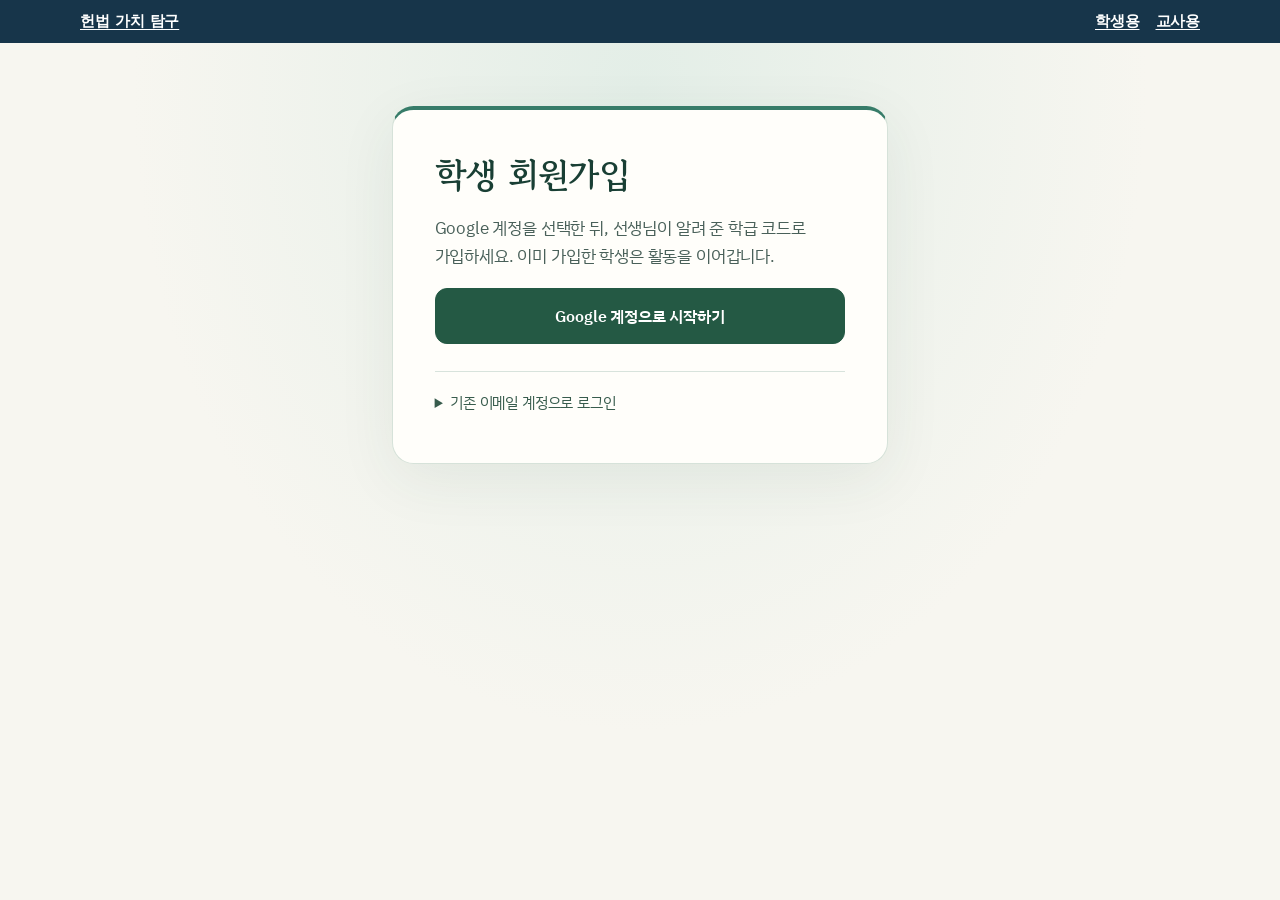
==== commit 6f8087f4: "로그인 화면을 정리하고 Google 인증을 직접 연결" ====
--- a/student.html
+++ b/student.html
@@ -244,20 +244,20 @@
 .auth-panel input {box-sizing:border-box;width:100%;padding:.75rem;font:inherit}
 .auth-panel summary {cursor:pointer;padding:.75rem 0}
 .auth-panel output:empty {display:none}
-</style></head>
+</style><link rel="stylesheet" href="access.css"></head>
 <body><nav class="portal-nav" aria-label="웹앱 메뉴"><a href="index.html">헌법 가치 탐구</a><div><a href="student.html">학생용</a><a href="teacher.html">교사용</a></div></nav><section id="studentEntry" class="auth-panel"><h1>학생 회원가입</h1>
 <p>Google 계정을 선택한 뒤, 선생님이 알려 준 학급 코드로 가입하세요. 이미 가입한 학생은 활동을 이어갑니다.</p>
-<button class="btn" id="studentGoogle">Google로 가입 · 로그인</button><output id="entryStatus" role="status"></output>
-<details><summary>기존 이메일 계정으로 로그인</summary><form id="legacyLogin">
+<a class="btn" href="https://itmdjlnzspehhrdevonh.supabase.co/auth/v1/authorize?provider=google&amp;redirect_to=https%3A%2F%2Fdhgmlcks15-eng.github.io%2Fconstitution-clas%2Fstudent.html&amp;prompt=select_account">Google 계정으로 시작하기</a><output id="entryStatus" role="status"></output>
+<details><summary>기존 이메일 계정으로 로그인</summary><form onsubmit="event.preventDefault();this.querySelector('output').textContent='연결을 준비하고 있습니다. 잠시 뒤에도 계속되면 새로고침해 주세요.'" id="legacyLogin"><p>이메일로 가입한 학생은 아래 정보를 입력하고 로그인을 누르세요. 처음 이용하면 위의 Google 버튼으로 가입하세요.</p>
 <label>가입 이메일<input name="email" type="email" autocomplete="username" required></label>
 <label>비밀번호<input name="password" type="password" autocomplete="current-password" required></label>
 <button class="btn">로그인</button><button class="btn ghost" formnovalidate value="reset">비밀번호 재설정 메일 받기</button><output role="status"></output></form></details></section>
-<form id="studentRegistration" class="auth-panel" hidden><h1>학급 가입</h1><p id="studentAccount"></p>
+<form onsubmit="event.preventDefault();this.querySelector('output').textContent='연결을 준비하고 있습니다. 잠시 뒤에도 계속되면 새로고침해 주세요.'" id="studentRegistration" class="auth-panel" hidden><h1>학급 가입</h1><p>아래 계정으로 로그인했어요. 선생님이 알려 준 학급 코드와 본인 정보를 입력하세요.</p><p id="studentAccount"></p>
 <label>학급 코드<input name="room" inputmode="numeric" pattern="[0-9]{6}" maxlength="6" placeholder="숫자 6자리" required></label>
 <label>학번<input name="sid" inputmode="numeric" pattern="[0-9]{5}" maxlength="5" placeholder="숫자 5자리" required></label>
 <label>이름<input name="displayName" maxlength="80" autocomplete="name" required></label>
 <button class="btn">가입하고 활동 시작</button><button type="button" class="btn ghost" id="studentSwitch">다른 계정 사용</button><output role="status"></output></form>
-<form id="recovery" class="auth-panel" hidden><h1>비밀번호 변경</h1><label>새 비밀번호<input type="password" name="newPassword" minlength="8" autocomplete="new-password" required></label><button class="btn">저장</button><output role="status"></output></form><div id="app" hidden><button id="logout" class="btn ghost">로그아웃</button><div class="storage-alert" role="alert" id="storageAlert" hidden></div>
+<form onsubmit="event.preventDefault();this.querySelector('output').textContent='연결을 준비하고 있습니다. 잠시 뒤에도 계속되면 새로고침해 주세요.'" id="recovery" class="auth-panel" hidden><h1>비밀번호 변경</h1><label>새 비밀번호<input type="password" name="newPassword" minlength="8" autocomplete="new-password" required></label><button class="btn">저장</button><output role="status"></output></form><div id="app" hidden><button id="logout" class="btn ghost">로그아웃</button><div class="storage-alert" role="alert" id="storageAlert" hidden></div>
 <div class="app">
   <div class="top"><button class="back" id="back" aria-label="이전 단계">← 이전</button><div class="bar"><i id="prog"></i></div><span class="stepno" id="stepno"></span><button class="gloss" id="glossBtn" aria-label="용어 사전">📖 용어</button></div>
   <main id="main" aria-live="polite"></main>
@@ -265,7 +265,7 @@
 </div>
 <dialog id="dlg"><div class="dh"><h3 id="dT"></h3><button class="back" id="dX">닫기</button></div><div class="db" id="dB"></div></dialog>
 
-</div><script src="config.js"></script><script src="vendor/supabase.min.js"></script><script src="classroom.js"></script><script>
+</div><script src="config.js"></script><script src="vendor/supabase.min.js"></script><script src="classroom.js?v=access2"></script><script>
 const DATA = {"chapters":["전문","제1장 총강","제2장 국민의 권리와 의무","제3장 국회","제4장 정부","제5장 법원","제6장 헌법재판소","제7장 선거관리","제8장 지방자치","제9장 경제","제10장 헌법개정"],"units":[{"c":0,"a":0,"p":"","t":"유구한 역사와 전통에 빛나는 우리 대한국민은 3·1운동으로 건립된 대한민국임시정부의 법통과 불의에 항거한 4·19민주이념을 계승하고, 조국의 민주개혁과 평화적 통일의 사명에 입각하여 정의·인도와 동포애로써 민족의 단결을 공고히 하고, 모든 사회적 폐습과 불의를 타파하며, 자율과 조화를 바탕으로 자유민주적 기본질서를 더욱 확고히 하여 정치·경제·사회·문화의 모든 영역에 있어서 각인의 기회를 균등히 하고, 능력을 최고도로 발휘하게 하며, 자유와 권리에 따르는 책임과 의무를 완수하게 하여, 안으로는 국민생활의 균등한 향상을 기하고 밖으로는 항구적인 세계평화와 인류공영에 이바지함으로써 우리들과 우리들의 자손의 안전과 자유와 행복을 영원히 확보할 것을 다짐하면서 1948년 7월 12일에 제정되고 8차에 걸쳐 개정된 헌법을 이제 국회의 의결을 거쳐 국민투표에 의하여 개정한다.","n":["역사","전통","대한","국민","운동","건립","대한민국","임시","정부","법통","불의","항거","민주","이념","계승","조국","민주","개혁","평화","통일","사명","입각","정의","인도","동포애","민족","단결","사회","폐습","불의","타파","자율","조화","바탕","자유","민주","기본질서","정치","경제","사회","문화","영역","기회","균등","능력","고도","발휘","자유","권리","책임","의무","완수","국민","생활","균등","향상","세계평화","인류","공영","이바지","자손","안전","자유","행복","확보","다짐","제정","개정","헌법","국회","의결","국민투표","개정"]},{"c":1,"a":1,"p":"①","t":"대한민국은 민주공화국이다.","n":["대한민국","민주공화국"]},{"c":1,"a":1,"p":"②","t":"대한민국의 주권은 국민에게 있고, 모든 권력은 국민으로부터 나온다.","n":["대한민국","주권","국민","권력","국민"]},{"c":1,"a":2,"p":"①","t":"대한민국의 국민이 되는 요건은 법률로 정한다.","n":["대한민국","국민","요건","법률"]},{"c":1,"a":2,"p":"②","t":"국가는 법률이 정하는 바에 의하여 재외국민을 보호할 의무를 진다.","n":["국가","법률","재외국민","보호","의무"]},{"c":1,"a":3,"p":"","t":"대한민국의 영토는 한반도와 그 부속도서로 한다.","n":["대한민국","영토","한반도","부속","도서"]},{"c":1,"a":4,"p":"","t":"대한민국은 통일을 지향하며, 자유민주적 기본질서에 입각한 평화적 통일정책을 수립하고 이를 추진한다.","n":["대한민국","통일","지향","자유","민주","기본질서","입각","평화","통일","정책","수립","추진"]},{"c":1,"a":5,"p":"①","t":"대한민국은 국제평화의 유지에 노력하고 침략적 전쟁을 부인한다.","n":["대한민국","국제평화","유지","노력","침략","전쟁","부인"]},{"c":1,"a":5,"p":"②","t":"국군은 국가의 안전보장과 국토방위의 신성한 의무를 수행함을 사명으로 하며, 그 정치적 중립성은 준수된다.","n":["국군","국가","안전","보장","국토","방위","신성","의무","수행","사명","정치","중립","준수"]},{"c":1,"a":6,"p":"①","t":"헌법에 의하여 체결·공포된 조약과 일반적으로 승인된 국제법규는 국내법과 같은 효력을 가진다.","n":["헌법","체결","공포","조약","일반","승인","국제법규","국내법","효력"]},{"c":1,"a":6,"p":"②","t":"외국인은 국제법과 조약이 정하는 바에 의하여 그 지위가 보장된다.","n":["외국인","국제법","조약","지위","보장"]},{"c":1,"a":7,"p":"①","t":"공무원은 국민전체에 대한 봉사자이며, 국민에 대하여 책임을 진다.","n":["공무원","국민","전체","봉사자","국민","책임"]},{"c":1,"a":7,"p":"②","t":"공무원의 신분과 정치적 중립성은 법률이 정하는 바에 의하여 보장된다.","n":["공무원","신분","정치","중립","법률","보장"]},{"c":1,"a":8,"p":"①","t":"정당의 설립은 자유이며, 복수정당제는 보장된다.","n":["정당","설립","자유","복수정당제","보장"]},{"c":1,"a":8,"p":"②","t":"정당은 그 목적·조직과 활동이 민주적이어야 하며, 국민의 정치적 의사형성에 참여하는데 필요한 조직을 가져야한다.","n":["정당","조직","활동","민주","국민","정치","의사","형성","참여","조직"]},{"c":1,"a":8,"p":"③","t":"정당은 법률이 정하는 바에 의하여 국가의 보호를 받으며, 국가는 법률이 정하는 바에 의하여 정당운영에 필요한 자금을 보조할 수 있다.","n":["정당","법률","국가","보호","국가","법률","정당","운영","자금","보조"]},{"c":1,"a":8,"p":"④","t":"정당의 목적이나 활동이 민주적 기본질서에 위배될 때에는 정부는 헌법재판소에 그 해산을 제소할 수 있고, 정당은 헌법재판소의 심판에 의하여 해산된다.","n":["정당","활동","민주","기본질서","위배","정부","헌법재판소","해산","제소","정당","헌법재판소","심판","해산"]},{"c":1,"a":9,"p":"","t":"국가는 전통문화의 계승·발전과 민족문화의 창달에 노력하여야 한다.","n":["국가","전통문화","계승","발전","민족","문화","창달","노력"]},{"c":2,"a":10,"p":"","t":"모든 국민은 인간으로서의 존엄과 가치를 가지며, 행복을 추구할 권리를 가진다. 국가는 개인이 가지는 불가침의 기본적 인권을 확인하고 이를 보장할 의무를 진다.","n":["국민","인간","존엄","가치","행복","추구","권리","국가","개인","불가침","기본","인권","확인","보장","의무"]},{"c":2,"a":11,"p":"①","t":"모든 국민은 법 앞에 평등하다. 누구든지 성별·종교 또는 사회적 신분에 의하여 정치적·경제적·사회적·문화적 생활의 모든 영역에 있어서 차별을 받지 아니한다.","n":["국민","평등","성별","종교","사회","신분","정치","경제","사회","문화","생활","영역","차별"]},{"c":2,"a":11,"p":"②","t":"사회적 특수계급의 제도는 인정되지 아니하며, 어떠한 형태로도 이를 창설할 수 없다.","n":["사회","특수","계급","제도","인정","형태","창설"]},{"c":2,"a":11,"p":"③","t":"훈장등의 영전은 이를 받은 자에게만 효력이 있고, 어떠한 특권도 이에 따르지 아니한다.","n":["훈장","영전","효력","특권"]},{"c":2,"a":12,"p":"①","t":"모든 국민은 신체의 자유를 가진다. 누구든지 법률에 의하지 아니하고는 체포·구속·압수·수색 또는 심문을 받지 아니하며, 법률과 적법한 절차에 의하지 아니하고는 처벌·보안처분 또는 강제노역을 받지 아니한다.","n":["국민","신체","자유","법률","체포","구속","압수","수색","심문","법률","적법","절차","처벌","보안처분","강제","노역"]},{"c":2,"a":12,"p":"②","t":"모든 국민은 고문을 받지 아니하며, 형사상 자기에게 불리한 진술을 강요당하지 아니한다.","n":["국민","고문","형사","불리","진술","강요"]},{"c":2,"a":12,"p":"③","t":"체포·구속·압수 또는 수색을 할 때에는 적법한 절차에 따라 검사의 신청에 의하여 법관이 발부한 영장을 제시하여야 한다. 다만, 현행범인인 경우와 장기 3년 이상의 형에 해당하는 죄를 범하고 도피 또는 증거인멸의 염려가 있을 때에는 사후에 영장을 청구할 수 있다.","n":["체포","구속","압수","수색","적법","절차","검사","신청","법관","발부","영장","제시","현행범인","장기","도피","증거","인멸","염려","사후","영장","청구"]},{"c":2,"a":12,"p":"④","t":"누구든지 체포 또는 구속을 당한 때에는 즉시 변호인의 조력을 받을 권리를 가진다. 다만, 형사피고인이 스스로 변호인을 구할 수 없을 때에는 법률이 정하는 바에 의하여 국가가 변호인을 붙인다.","n":["체포","구속","즉시","변호인","조력","권리","형사피고인","변호인","법률","국가","변호인"]},{"c":2,"a":12,"p":"⑤","t":"누구든지 체포 또는 구속의 이유와 변호인의 조력을 받을 권리가 있음을 고지받지 아니하고는 체포 또는 구속을 당하지 아니한다. 체포 또는 구속을 당한 자의 가족등 법률이 정하는 자에게는 그 이유와 일시·장소가 지체없이 통지되어야 한다.","n":["체포","구속","변호인","조력","권리","고지","체포","구속","체포","구속","가족","법률","일시","장소","지체","통지"]},{"c":2,"a":12,"p":"⑥","t":"누구든지 체포 또는 구속을 당한 때에는 적부의 심사를 법원에 청구할 권리를 가진다.","n":["체포","구속","심사","법원","청구","권리"]},{"c":2,"a":12,"p":"⑦","t":"피고인의 자백이 고문·폭행·협박·구속의 부당한 장기화 또는 기망 기타의 방법에 의하여 자의로 진술된 것이 아니라고 인정될 때 또는 정식재판에 있어서 피고인의 자백이 그에게 불리한 유일한 증거일 때에는 이를 유죄의 증거로 삼거나 이를 이유로 처벌할 수 없다.","n":["피고인","자백","고문","폭행","협박","구속","부당","장기","자의","진술","인정","정식","재판","피고인","자백","불리","유일","증거","유죄","증거","처벌"]},{"c":2,"a":13,"p":"①","t":"모든 국민은 행위시의 법률에 의하여 범죄를 구성하지 아니하는 행위로 소추되지 아니하며, 동일한 범죄에 대하여 거듭 처벌받지 아니한다.","n":["국민","행위","법률","범죄","구성","행위","소추","동일","범죄","처벌"]},{"c":2,"a":13,"p":"②","t":"모든 국민은 소급입법에 의하여 참정권의 제한을 받거나 재산권을 박탈당하지 아니한다.","n":["국민","소급","입법","참정","제한","재산권","박탈"]},{"c":2,"a":13,"p":"③","t":"모든 국민은 자기의 행위가 아닌 친족의 행위로 인하여 불이익한 처우를 받지 아니한다.","n":["국민","행위","친족","행위","이익","처우"]},{"c":2,"a":14,"p":"","t":"모든 국민은 거주·이전의 자유를 가진다.","n":["국민","거주","자유"]},{"c":2,"a":15,"p":"","t":"모든 국민은 직업선택의 자유를 가진다.","n":["국민","직업","선택","자유"]},{"c":2,"a":16,"p":"","t":"모든 국민은 주거의 자유를 침해받지 아니한다. 주거에 대한 압수나 수색을 할 때에는 검사의 신청에 의하여 법관이 발부한 영장을 제시하여야 한다.","n":["국민","주거","자유","침해","주거","압수","수색","검사","신청","법관","발부","영장","제시"]},{"c":2,"a":17,"p":"","t":"모든 국민은 사생활의 비밀과 자유를 침해받지 아니한다.","n":["국민","사생활","비밀","자유","침해"]},{"c":2,"a":18,"p":"","t":"모든 국민은 통신의 비밀을 침해받지 아니한다.","n":["국민","통신","비밀","침해"]},{"c":2,"a":19,"p":"","t":"모든 국민은 양심의 자유를 가진다.","n":["국민","양심","자유"]},{"c":2,"a":20,"p":"①","t":"모든 국민은 종교의 자유를 가진다.","n":["국민","종교","자유"]},{"c":2,"a":20,"p":"②","t":"국교는 인정되지 아니하며, 종교와 정치는 분리된다.","n":["국교","인정","종교","정치","분리"]},{"c":2,"a":21,"p":"①","t":"모든 국민은 언론·출판의 자유와 집회·결사의 자유를 가진다.","n":["국민","언론","출판","자유","집회","결사","자유"]},{"c":2,"a":21,"p":"②","t":"언론·출판에 대한 허가나 검열과 집회·결사에 대한 허가는 인정되지 아니한다.","n":["언론","출판","허가","검열","집회","결사","허가","인정"]},{"c":2,"a":21,"p":"③","t":"통신·방송의 시설기준과 신문의 기능을 보장하기 위하여 필요한 사항은 법률로 정한다.","n":["통신","방송","시설","기준","신문","기능","보장","법률"]},{"c":2,"a":21,"p":"④","t":"언론·출판은 타인의 명예나 권리 또는 공중도덕이나 사회윤리를 침해하여서는 아니된다. 언론·출판이 타인의 명예나 권리를 침해한 때에는 피해자는 이에 대한 피해의 배상을 청구할 수 있다.","n":["언론","출판","타인","명예","권리","공중도덕","사회","윤리","침해","언론","출판","타인","명예","권리","침해","피해자","피해","배상","청구"]},{"c":2,"a":22,"p":"①","t":"모든 국민은 학문과 예술의 자유를 가진다.","n":["국민","학문","예술","자유"]},{"c":2,"a":22,"p":"②","t":"저작자·발명가·과학기술자와 예술가의 권리는 법률로써 보호한다.","n":["저작","발명가","과학","기술자","예술가","권리","법률","보호"]},{"c":2,"a":23,"p":"①","t":"모든 국민의 재산권은 보장된다. 그 내용과 한계는 법률로 정한다.","n":["국민","재산권","보장","한계","법률"]},{"c":2,"a":23,"p":"②","t":"재산권의 행사는 공공복리에 적합하도록 하여야 한다.","n":["재산권","행사","공공복리","적합"]},{"c":2,"a":23,"p":"③","t":"공공필요에 의한 재산권의 수용·사용 또는 제한 및 그에 대한 보상은 법률로써 하되, 정당한 보상을 지급하여야한다.","n":["공공필요","재산권","수용","사용","제한","보상","법률","보상","지급"]},{"c":2,"a":24,"p":"","t":"모든 국민은 법률이 정하는 바에 의하여 선거권을 가진다.","n":["국민","법률","선거권"]},{"c":2,"a":25,"p":"","t":"모든 국민은 법률이 정하는 바에 의하여 공무담임권을 가진다.","n":["국민","법률","공무담임권"]},{"c":2,"a":26,"p":"①","t":"모든 국민은 법률이 정하는 바에 의하여 국가기관에 문서로 청원할 권리를 가진다.","n":["국민","법률","국가","기관","문서","청원","권리"]},{"c":2,"a":26,"p":"②","t":"국가는 청원에 대하여 심사할 의무를 진다.","n":["국가","청원","심사","의무"]},{"c":2,"a":27,"p":"①","t":"모든 국민은 헌법과 법률이 정한 법관에 의하여 법률에 의한 재판을 받을 권리를 가진다.","n":["국민","헌법","법률","법관","법률","재판","권리"]},{"c":2,"a":27,"p":"②","t":"군인 또는 군무원이 아닌 국민은 대한민국의 영역 안에서는 중대한 군사상 기밀·초병·초소·유독음식물공급 ·포로·군용물에 관한 죄중 법률이 정한 경우와 비상계엄이 선포된 경우를 제외하고는 군사법원의 재판을 받지 아니한다.","n":["군인","군무원","국민","대한민국","영역","중대","군사","기밀","초병","초소","유독","음식물","공급","포로","군용","법률","비상계엄","선포","군사법원","재판"]},{"c":2,"a":27,"p":"③","t":"모든 국민은 신속한 재판을 받을 권리를 가진다. 형사피고인은 상당한 이유가 없는 한 지체없이 공개재판을 받을 권리를 가진다.","n":["국민","신속","재판","권리","형사피고인","상당","지체","공개","재판","권리"]},{"c":2,"a":27,"p":"④","t":"형사피고인은 유죄의 판결이 확정될 때까지는 무죄로 추정된다.","n":["형사피고인","유죄","판결","확정","무죄","추정"]},{"c":2,"a":27,"p":"⑤","t":"형사피해자는 법률이 정하는 바에 의하여 당해 사건의 재판절차에서 진술할 수 있다.","n":["형사피해자","법률","당해","사건","재판","절차","진술"]},{"c":2,"a":28,"p":"","t":"형사피의자 또는 형사피고인으로서 구금되었던 자가 법률이 정하는 불기소처분을 받거나 무죄판결을 받은 때에는 법률이 정하는 바에 의하여 국가에 정당한 보상을 청구할 수 있다.","n":["형사피의자","형사피고인","구금","법률","기소","처분","무죄","판결","법률","국가","보상","청구"]},{"c":2,"a":29,"p":"①","t":"공무원의 직무상 불법행위로 손해를 받은 국민은 법률이 정하는 바에 의하여 국가 또는 공공단체에 정당한 배상을 청구할 수 있다. 이 경우 공무원 자신의 책임은 면제되지 아니한다.","n":["공무원","직무","불법","행위","손해","국민","법률","국가","공공","단체","배상","청구","공무원","자신","책임","면제"]},{"c":2,"a":29,"p":"②","t":"군인·군무원·경찰공무원 기타 법률이 정하는 자가 전투·훈련등 직무집행과 관련하여 받은 손해에 대하여는 법률이 정하는 보상 외에 국가 또는 공공단체에 공무원의 직무상 불법행위로 인한 배상은 청구할 수 없다.","n":["군인","군무원","경찰","공무원","법률","전투","훈련","직무","집행","손해","법률","보상","국가","공공","단체","공무원","직무","불법","행위","배상","청구"]},{"c":2,"a":30,"p":"","t":"타인의 범죄행위로 인하여 생명·신체에 대한 피해를 받은 국민은 법률이 정하는 바에 의하여 국가로부터 구조를 받을 수 있다.","n":["타인","범죄","행위","생명","신체","피해","국민","법률","국가","구조"]},{"c":2,"a":31,"p":"①","t":"모든 국민은 능력에 따라 균등하게 교육을 받을 권리를 가진다.","n":["국민","능력","균등","교육","권리"]},{"c":2,"a":31,"p":"②","t":"모든 국민은 그 보호하는 자녀에게 적어도 초등교육과 법률이 정하는 교육을 받게 할 의무를 진다.","n":["국민","보호","자녀","초등","교육","법률","교육","의무"]},{"c":2,"a":31,"p":"③","t":"의무교육은 무상으로 한다.","n":["의무교육","무상"]},{"c":2,"a":31,"p":"④","t":"교육의 자주성·전문성·정치적 중립성 및 대학의 자율성은 법률이 정하는 바에 의하여 보장된다.","n":["교육","자주","전문","정치","중립","대학","자율","법률","보장"]},{"c":2,"a":31,"p":"⑤","t":"국가는 평생교육을 진흥하여야 한다.","n":["국가","평생교육","진흥"]},{"c":2,"a":31,"p":"⑥","t":"학교교육 및 평생교육을 포함한 교육제도와 그 운영, 교육재정 및 교원의 지위에 관한 기본적인 사항은 법률로 정한다.","n":["학교","교육","평생교육","포함","교육","제도","운영","교육","재정","교원","지위","기본","법률"]},{"c":2,"a":32,"p":"①","t":"모든 국민은 근로의 권리를 가진다. 국가는 사회적·경제적 방법으로 근로자의 고용의 증진과 적정임금의 보장에 노력하여야 하며, 법률이 정하는 바에 의하여 최저임금제를 시행하여야 한다.","n":["국민","근로","권리","국가","사회","경제","근로자","고용","증진","적정","임금","보장","노력","법률","최저임금제","시행"]},{"c":2,"a":32,"p":"②","t":"모든 국민은 근로의 의무를 진다. 국가는 근로의 의무의 내용과 조건을 민주주의원칙에 따라 법률로 정한다.","n":["국민","근로","의무","국가","근로","의무","조건","민주주의","원칙","법률"]},{"c":2,"a":32,"p":"③","t":"근로조건의 기준은 인간의 존엄성을 보장하도록 법률로 정한다.","n":["근로","조건","기준","인간","존엄","보장","법률"]},{"c":2,"a":32,"p":"④","t":"여자의 근로는 특별한 보호를 받으며, 고용·임금 및 근로조건에 있어서 부당한 차별을 받지 아니한다.","n":["여자","근로","특별","보호","고용","임금","근로","조건","부당","차별"]},{"c":2,"a":32,"p":"⑤","t":"연소자의 근로는 특별한 보호를 받는다.","n":["연소자","근로","특별","보호"]},{"c":2,"a":32,"p":"⑥","t":"국가유공자·상이군경 및 전몰군경의 유가족은 법률이 정하는 바에 의하여 우선적으로 근로의 기회를 부여받는다.","n":["국가유공자","상이군경","전몰","군경","유가족","법률","우선","근로","기회","부여"]},{"c":2,"a":33,"p":"①","t":"근로자는 근로조건의 향상을 위하여 자주적인 단결권·단체교섭권 및 단체행동권을 가진다.","n":["근로자","근로","조건","향상","자주","단결권","단체교섭권","단체행동권"]},{"c":2,"a":33,"p":"②","t":"공무원인 근로자는 법률이 정하는 자에 한하여 단결권·단체교섭권 및 단체행동권을 가진다.","n":["공무원","근로자","법률","단결권","단체교섭권","단체행동권"]},{"c":2,"a":33,"p":"③","t":"법률이 정하는 주요방위산업체에 종사하는 근로자의 단체행동권은 법률이 정하는 바에 의하여 이를 제한하거나 인정하지 아니할 수 있다.","n":["법률","주요","방위","산업체","종사","근로자","단체행동권","법률","제한","인정"]},{"c":2,"a":34,"p":"①","t":"모든 국민은 인간다운 생활을 할 권리를 가진다.","n":["국민","인간","생활","권리"]},{"c":2,"a":34,"p":"②","t":"국가는 사회보장·사회복지의 증진에 노력할 의무를 진다.","n":["국가","사회보장","사회복지","증진","노력","의무"]},{"c":2,"a":34,"p":"③","t":"국가는 여자의 복지와 권익의 향상을 위하여 노력하여야 한다.","n":["국가","여자","복지","권익","향상","노력"]},{"c":2,"a":34,"p":"④","t":"국가는 노인과 청소년의 복지향상을 위한 정책을 실시할 의무를 진다.","n":["국가","노인","청소년","복지","향상","정책","실시","의무"]},{"c":2,"a":34,"p":"⑤","t":"신체장애자 및 질병·노령 기타의 사유로 생활능력이 없는 국민은 법률이 정하는 바에 의하여 국가의 보호를 받는다.","n":["신체","장애자","질병","노령","생활","능력","국민","법률","국가","보호"]},{"c":2,"a":34,"p":"⑥","t":"국가는 재해를 예방하고 그 위험으로부터 국민을 보호하기 위하여 노력하여야 한다.","n":["국가","재해","예방","위험","국민","보호","노력"]},{"c":2,"a":35,"p":"①","t":"모든 국민은 건강하고 쾌적한 환경에서 생활할 권리를 가지며, 국가와 국민은 환경보전을 위하여 노력하여야한다.","n":["국민","건강","환경","생활","권리","국가","국민","환경","보전","노력"]},{"c":2,"a":35,"p":"②","t":"환경권의 내용과 행사에 관하여는 법률로 정한다.","n":["환경권","행사","법률"]},{"c":2,"a":35,"p":"③","t":"국가는 주택개발정책등을 통하여 모든 국민이 쾌적한 주거생활을 할 수 있도록 노력하여야 한다.","n":["국가","주택","개발","정책","국민","주거","생활","노력"]},{"c":2,"a":36,"p":"①","t":"혼인과 가족생활은 개인의 존엄과 양성의 평등을 기초로 성립되고 유지되어야 하며, 국가는 이를 보장한다.","n":["혼인","가족","생활","개인","존엄","양성","평등","기초","성립","유지","국가","보장"]},{"c":2,"a":36,"p":"②","t":"국가는 모성의 보호를 위하여 노력하여야 한다.","n":["국가","모성","보호","노력"]},{"c":2,"a":36,"p":"③","t":"모든 국민은 보건에 관하여 국가의 보호를 받는다.","n":["국민","보건","국가","보호"]},{"c":2,"a":37,"p":"①","t":"국민의 자유와 권리는 헌법에 열거되지 아니한 이유로 경시되지 아니한다.","n":["국민","자유","권리","헌법","열거","경시"]},{"c":2,"a":37,"p":"②","t":"국민의 모든 자유와 권리는 국가안전보장·질서유지 또는 공공복리를 위하여 필요한 경우에 한하여 법률로써 제한할 수 있으며, 제한하는 경우에도 자유와 권리의 본질적인 내용을 침해할 수 없다.","n":["국민","자유","권리","국가안전보장","질서","유지","공공복리","법률","제한","제한","자유","권리","본질","침해"]},{"c":2,"a":38,"p":"","t":"모든 국민은 법률이 정하는 바에 의하여 납세의 의무를 진다.","n":["국민","법률","납세","의무"]},{"c":2,"a":39,"p":"①","t":"모든 국민은 법률이 정하는 바에 의하여 국방의 의무를 진다.","n":["국민","법률","국방","의무"]},{"c":2,"a":39,"p":"②","t":"누구든지 병역의무의 이행으로 인하여 불이익한 처우를 받지 아니한다.","n":["병역","의무","이행","이익","처우"]},{"c":3,"a":40,"p":"","t":"입법권은 국회에 속한다.","n":["입법","국회"]},{"c":3,"a":41,"p":"①","t":"국회는 국민의 보통·평등·직접·비밀선거에 의하여 선출된 국회의원으로 구성한다.","n":["국회","국민","보통","평등","직접","비밀","선거","선출","국회의원","구성"]},{"c":3,"a":41,"p":"②","t":"국회의원의 수는 법률로 정하되, 200인 이상으로 한다.","n":["국회의원","법률"]},{"c":3,"a":41,"p":"③","t":"국회의원의 선거구와 비례대표제 기타 선거에 관한 사항은 법률로 정한다.","n":["국회의원","선거구","비례대표제","선거","법률"]},{"c":3,"a":42,"p":"","t":"국회의원의 임기는 4년으로 한다.","n":["국회의원","임기"]},{"c":3,"a":43,"p":"","t":"국회의원은 법률이 정하는 직을 겸할 수 없다.","n":["국회의원","법률"]},{"c":3,"a":44,"p":"①","t":"국회의원은 현행범인인 경우를 제외하고는 회기 중 국회의 동의없이 체포 또는 구금되지 아니한다.","n":["국회의원","현행범인","회기","국회","동의","체포","구금"]},{"c":3,"a":44,"p":"②","t":"국회의원이 회기 전에 체포 또는 구금된 때에는 현행범인이 아닌 한 국회의 요구가 있으면 회기 중 석방된다.","n":["국회의원","회기","체포","구금","현행범인","국회","요구","회기","석방"]},{"c":3,"a":45,"p":"","t":"국회의원은 국회에서 직무상 행한 발언과 표결에 관하여 국회 외에서 책임을 지지 아니한다.","n":["국회의원","국회","직무","발언","표결","국회","책임"]},{"c":3,"a":46,"p":"①","t":"국회의원은 청렴의 의무가 있다.","n":["국회의원","청렴","의무"]},{"c":3,"a":46,"p":"②","t":"국회의원은 국가이익을 우선하여 양심에 따라 직무를 행한다.","n":["국회의원","국가","이익","우선","양심","직무"]},{"c":3,"a":46,"p":"③","t":"국회의원은 그 지위를 남용하여 국가·공공단체 또는 기업체와의 계약이나 그 처분에 의하여 재산상의 권리·이익 또는 직위를 취득하거나 타인을 위하여 그 취득을 알선할 수 없다.","n":["국회의원","지위","남용","국가","공공","단체","기업체","계약","처분","재산","권리","이익","직위","취득","타인","취득","알선"]},{"c":3,"a":47,"p":"①","t":"국회의 정기회는 법률이 정하는 바에 의하여 매년 1회 집회되며, 국회의 임시회는 대통령 또는 국회재적의원 4분의 1 이상의 요구에 의하여 집회된다.","n":["국회","정기","법률","집회","국회","임시회","대통령","국회","재적의원","요구","집회"]},{"c":3,"a":47,"p":"②","t":"정기회의 회기는 100일을, 임시회의 회기는 30일을 초과할 수 없다.","n":["정기","회의","회기","임시회","회기","초과"]},{"c":3,"a":47,"p":"③","t":"대통령이 임시회의 집회를 요구할 때에는 기간과 집회요구의 이유를 명시하여야 한다.","n":["대통령","임시","회의","집회","요구","집회","요구","명시"]},{"c":3,"a":48,"p":"","t":"국회는 의장 1인과 부의장 2인을 선출한다.","n":["국회","의장","부의장","선출"]},{"c":3,"a":49,"p":"","t":"국회는 헌법 또는 법률에 특별한 규정이 없는 한 재적의원 과반수의 출석과 출석의원 과반수의 찬성으로 의결한다. 가부동수인 때에는 부결된 것으로 본다.","n":["국회","헌법","법률","특별","재적의원","과반수","출석","출석의원","과반수","찬성","의결","가부","동수","부결"]},{"c":3,"a":50,"p":"①","t":"국회의 회의는 공개한다. 다만, 출석의원 과반수의 찬성이 있거나 의장이 국가의 안전보장을 위하여 필요하다고 인정할 때에는 공개하지 아니할 수 있다.","n":["국회","회의","공개","출석의원","과반수","찬성","의장","국가","안전","보장","인정","공개"]},{"c":3,"a":50,"p":"②","t":"공개하지 아니한 회의내용의 공표에 관하여는 법률이 정하는 바에 의한다.","n":["공개","회의","공표","법률"]},{"c":3,"a":51,"p":"","t":"국회에 제출된 법률안 기타의 의안은 회기 중에 의결되지 못한 이유로 폐기되지 아니한다. 다만, 국회의원의 임기가 만료된 때에는 그러하지 아니하다.","n":["국회","제출","법률안","의안","회기","의결","폐기","국회의원","임기","만료"]},{"c":3,"a":52,"p":"","t":"국회의원과 정부는 법률안을 제출할 수 있다.","n":["국회의원","정부","법률안","제출"]},{"c":3,"a":53,"p":"①","t":"국회에서 의결된 법률안은 정부에 이송되어 15일 이내에 대통령이 공포한다.","n":["국회","의결","법률안","정부","이송","이내","대통령","공포"]},{"c":3,"a":53,"p":"②","t":"법률안에 이의가 있을 때에는 대통령은 제1항의 기간내에 이의서를 붙여 국회로 환부하고, 그 재의를 요구할 수 있다. 국회의 폐회 중에도 또한 같다.","n":["법률안","이의","대통령","이의","국회","환부","재의","요구","국회","폐회"]},{"c":3,"a":53,"p":"③","t":"대통령은 법률안의 일부에 대하여 또는 법률안을 수정하여 재의를 요구할 수 없다.","n":["대통령","법률안","일부","법률안","수정","재의","요구"]},{"c":3,"a":53,"p":"④","t":"재의의 요구가 있을 때에는 국회는 재의에 붙이고, 재적의원 과반수의 출석과 출석의원 3분의 2 이상의 찬성으로 전과 같은 의결을 하면 그 법률안은 법률로서 확정된다.","n":["재의","요구","국회","재의","재적의원","과반수","출석","출석의원","찬성","의결","법률안","법률","확정"]},{"c":3,"a":53,"p":"⑤","t":"대통령이 제1항의 기간 내에 공포나 재의의 요구를 하지 아니한 때에도 그 법률안은 법률로서 확정된다.","n":["대통령","공포","재의","요구","법률안","법률","확정"]},{"c":3,"a":53,"p":"⑥","t":"대통령은 제4항과 제5항의 규정에 의하여 확정된 법률을 지체없이 공포하여야 한다. 제5항에 의하여 법률이 확정된 후 또는 제4항에 의한 확정법률이 정부에 이송된 후 5일 이내에 대통령이 공포하지 아니할 때에는 국회의장이 이를 공포한다.","n":["대통령","확정","법률","지체","공포","법률","확정","확정","법률","정부","이송","이내","대통령","공포","국회의장","공포"]},{"c":3,"a":53,"p":"⑦","t":"법률은 특별한 규정이 없는 한 공포한 날로부터 20일을 경과함으로써 효력을 발생한다.","n":["법률","특별","공포","경과","효력","발생"]},{"c":3,"a":54,"p":"①","t":"국회는 국가의 예산안을 심의·확정한다.","n":["국회","국가","예산안","심의","확정"]},{"c":3,"a":54,"p":"②","t":"정부는 회계연도마다 예산안을 편성하여 회계연도 개시 90일 전까지 국회에 제출하고, 국회는 회계연도 개시 30일 전까지 이를 의결하여야 한다.","n":["정부","회계","연도","예산안","편성","회계","연도","개시","국회","제출","국회","회계","연도","개시","의결"]},{"c":3,"a":54,"p":"③","t":"새로운 회계연도가 개시될 때까지 예산안이 의결되지 못한 때에는 정부는 국회에서 예산안이 의결될 때까지 다음의 목적을 위한 경비는 전년도 예산에 준하여 집행할 수 있다.\n1. 헌법이나 법률에 의하여 설치된 기관 또는 시설의 유지·운영\n2. 법률상 지출의무의 이행\n3. 이미 예산으로 승인된 사업의 계속","n":["회계","연도","개시","예산안","의결","정부","국회","예산안","의결","경비","전년도","예산","집행","헌법","법률","설치","기관","시설","유지","운영","법률","지출","의무","이행","예산","승인","사업"]},{"c":3,"a":55,"p":"①","t":"한 회계연도를 넘어 계속하여 지출할 필요가 있을 때에는 정부는 연한을 정하여 계속비로서 국회의 의결을 얻어야 한다.","n":["회계","연도","계속","지출","정부","연한","계속비","국회","의결"]},{"c":3,"a":55,"p":"②","t":"예비비는 총액으로 국회의 의결을 얻어야 한다. 예비비의 지출은 차기국회의 승인을 얻어야 한다.","n":["예비비","총액","국회","의결","예비비","지출","차기","국회","승인"]},{"c":3,"a":56,"p":"","t":"정부는 예산에 변경을 가할 필요가 있을 때에는 추가경정예산안을 편성하여 국회에 제출할 수 있다.","n":["정부","예산","변경","추가경정예산안","편성","국회","제출"]},{"c":3,"a":57,"p":"","t":"국회는 정부의 동의 없이 정부가 제출한 지출예산 각항의 금액을 증가하거나 새 비목을 설치할 수 없다.","n":["국회","정부","동의","정부","제출","지출","예산","금액","증가","비목","설치"]},{"c":3,"a":58,"p":"","t":"국채를 모집하거나 예산 외에 국가의 부담이 될 계약을 체결하려 할 때에는 정부는 미리 국회의 의결을 얻어야한다.","n":["국채","모집","예산","국가","부담","계약","체결","정부","국회","의결"]},{"c":3,"a":59,"p":"","t":"조세의 종목과 세율은 법률로 정한다.","n":["조세","종목","세율","법률"]},{"c":3,"a":60,"p":"①","t":"국회는 상호원조 또는 안전보장에 관한 조약, 중요한 국제조직에 관한 조약, 우호통상항해조약, 주권의 제약에 관한 조약, 강화조약, 국가나 국민에게 중대한 재정적 부담을 지우는 조약 또는 입법사항에 관한 조약의 체결·비준에 대한 동의권을 가진다.","n":["국회","원조","안전","보장","조약","중요","국제","조직","조약","우호","통상","항해","조약","주권","제약","조약","강화","조약","국가","국민","중대","재정","부담","조약","입법","조약","체결","비준","동의"]},{"c":3,"a":60,"p":"②","t":"국회는 선전포고, 국군의 외국에의 파견 또는 외국군대의 대한민국 영역 안에서의 주류에 대한 동의권을 가진다.","n":["국회","선전","포고","국군","외국","파견","외국","군대","대한민국","영역","주류","동의"]},{"c":3,"a":61,"p":"①","t":"국회는 국정을 감사하거나 특정한 국정사안에 대하여 조사할 수 있으며, 이에 필요한 서류의 제출 또는 증인의 출석과 증언이나 의견의 진술을 요구할 수 있다.","n":["국회","국정","감사","특정","국정","사안","조사","서류","제출","증인","출석","증언","의견","진술","요구"]},{"c":3,"a":61,"p":"②","t":"국정감사 및 조사에 관한 절차 기타 필요한 사항은 법률로 정한다.","n":["국정감사","조사","절차","법률"]},{"c":3,"a":62,"p":"①","t":"국무총리·국무위원 또는 정부위원은 국회나 그 위원회에 출석하여 국정처리상황을 보고하거나 의견을 진술하고 질문에 응답할 수 있다.","n":["국무총리","국무위원","정부위원","국회","위원회","출석","국정","처리","상황","보고","의견","진술","질문","응답"]},{"c":3,"a":62,"p":"②","t":"국회나 그 위원회의 요구가 있을 때에는 국무총리·국무위원 또는 정부위원은 출석·답변하여야 하며, 국무총리 또는 국무위원이 출석요구를 받은 때에는 국무위원 또는 정부위원으로 하여금 출석·답변하게 할 수 있다.","n":["국회","위원회","요구","국무총리","국무위원","정부위원","출석","답변","국무총리","국무위원","출석","요구","국무위원","정부위원","출석","답변"]},{"c":3,"a":63,"p":"①","t":"국회는 국무총리 또는 국무위원의 해임을 대통령에게 건의할 수 있다.","n":["국회","국무총리","국무위원","해임","대통령","건의"]},{"c":3,"a":63,"p":"②","t":"제1항의 해임건의는 국회재적의원 3분의 1 이상의 발의에 의하여 국회재적의원 과반수의 찬성이 있어야 한다.","n":["해임","건의","국회","재적의원","발의","국회","재적의원","과반수","찬성"]},{"c":3,"a":64,"p":"①","t":"국회는 법률에 저촉되지 아니하는 범위 안에서 의사와 내부규율에 관한 규칙을 제정할 수 있다.","n":["국회","법률","저촉","의사","내부","규율","규칙","제정"]},{"c":3,"a":64,"p":"②","t":"국회는 의원의 자격을 심사하며, 의원을 징계할 수 있다.","n":["국회","의원","자격","심사","의원","징계"]},{"c":3,"a":64,"p":"③","t":"의원을 제명하려면 국회재적의원 3분의 2 이상의 찬성이 있어야 한다.","n":["의원","제명","국회","재적의원","찬성"]},{"c":3,"a":64,"p":"④","t":"제2항과 제3항의 처분에 대하여는 법원에 제소할 수 없다.","n":["처분","법원","제소"]},{"c":3,"a":65,"p":"①","t":"대통령·국무총리·국무위원·행정각부의 장·헌법재판소 재판관·법관·중앙선거관리위원회 위원·감사원장·감사위원 기타 법률이 정한 공무원이 그 직무집행에 있어서 헌법이나 법률을 위배한 때에는 국회는 탄핵의 소추를 의결할 수 있다.","n":["대통령","국무총리","국무위원","행정각부","헌법재판소","재판관","법관","중앙선거관리위원회","위원","감사원장","감사위원","법률","공무원","직무","집행","헌법","법률","위배","국회","탄핵","소추","의결"]},{"c":3,"a":65,"p":"②","t":"제1항의 탄핵소추는 국회재적의원 3분의 1 이상의 발의가 있어야 하며, 그 의결은 국회재적의원 과반수의 찬성이 있어야 한다. 다만, 대통령에 대한 탄핵소추는 국회재적의원 과반수의 발의와 국회재적의원 3분의 2 이상의 찬성이 있어야 한다.","n":["탄핵소추","국회","재적의원","발의","의결","국회","재적의원","과반수","찬성","대통령","탄핵소추","국회","재적의원","과반수","발의","국회","재적의원","찬성"]},{"c":3,"a":65,"p":"③","t":"탄핵소추의 의결을 받은 자는 탄핵심판이 있을 때까지 그 권한행사가 정지된다.","n":["탄핵소추","의결","탄핵심판","권한","행사","정지"]},{"c":3,"a":65,"p":"④","t":"탄핵결정은 공직으로부터 파면함에 그친다. 그러나, 이에 의하여 민사상이나 형사상의 책임이 면제되지는 아니한다.","n":["탄핵","결정","공직","파면","민사","형사","책임","면제"]},{"c":4,"a":66,"p":"①","t":"대통령은 국가의 원수이며, 외국에 대하여 국가를 대표한다.","n":["대통령","국가","원수","외국","국가","대표"]},{"c":4,"a":66,"p":"②","t":"대통령은 국가의 독립·영토의 보전·국가의 계속성과 헌법을 수호할 책무를 진다.","n":["대통령","국가","독립","영토","보전","국가","계속","헌법","수호","책무"]},{"c":4,"a":66,"p":"③","t":"대통령은 조국의 평화적 통일을 위한 성실한 의무를 진다.","n":["대통령","조국","평화","통일","성실","의무"]},{"c":4,"a":66,"p":"④","t":"행정권은 대통령을 수반으로 하는 정부에 속한다.","n":["행정","대통령","수반","정부"]},{"c":4,"a":67,"p":"①","t":"대통령은 국민의 보통·평등·직접·비밀선거에 의하여 선출한다.","n":["대통령","국민","보통","평등","직접","비밀","선거","선출"]},{"c":4,"a":67,"p":"②","t":"제1항의 선거에 있어서 최고득표자가 2인 이상인 때에는 국회의 재적의원 과반수가 출석한 공개회의에서 다수표를 얻은 자를 당선자로 한다.","n":["선거","최고","득표자","국회","재적의원","과반수","출석","공개","회의","다수","당선자"]},{"c":4,"a":67,"p":"③","t":"대통령후보자가 1인일 때에는 그 득표수가 선거권자 총수의 3분의 1 이상이 아니면 대통령으로 당선될 수 없다.","n":["대통령","후보자","득표","선거권","총수","대통령","당선"]},{"c":4,"a":67,"p":"④","t":"대통령으로 선거될 수 있는 자는 국회의원의 피선거권이 있고 선거일 현재 40세에 달하여야 한다.","n":["대통령","선거","국회의원","피선거권","선거"]},{"c":4,"a":67,"p":"⑤","t":"대통령의 선거에 관한 사항은 법률로 정한다.","n":["대통령","선거","법률"]},{"c":4,"a":68,"p":"①","t":"대통령의 임기가 만료되는 때에는 임기만료 70일 내지 40일 전에 후임자를 선거한다.","n":["대통령","임기","만료","임기","만료","후임자","선거"]},{"c":4,"a":68,"p":"②","t":"대통령이 궐위된 때 또는 대통령 당선자가 사망하거나 판결 기타의 사유로 그 자격을 상실한 때에는 60일 이내에 후임자를 선거한다.","n":["대통령","궐위","대통령","당선자","사망","판결","자격","상실","이내","후임자","선거"]},{"c":4,"a":69,"p":"","t":"대통령은 취임에 즈음하여 다음의 선서를 한다.“나는 헌법을 준수하고 국가를 보위하며 조국의 평화적 통일과 국민의 자유와 복리의 증진 및 민족문화의 창달에 노력하여 대통령으로서의 직책을 성실히 수행할 것을 국민 앞에 엄숙히 선서합니다.”","n":["대통령","취임","선서","헌법","준수","국가","보위","조국","평화","통일","국민","자유","복리","증진","민족","문화","창달","노력","대통령","직책","수행","국민","선서"]},{"c":4,"a":70,"p":"","t":"대통령의 임기는 5년으로 하며, 중임할 수 없다.","n":["대통령","임기","중임"]},{"c":4,"a":71,"p":"","t":"대통령이 궐위되거나 사고로 인하여 직무를 수행할 수 없을 때에는 국무총리, 법률이 정한 국무위원의 순서로 그 권한을 대행한다.","n":["대통령","궐위","사고","직무","수행","국무총리","법률","국무위원","순서","권한","대행"]},{"c":4,"a":72,"p":"","t":"대통령은 필요하다고 인정할 때에는 외교·국방·통일 기타 국가안위에 관한 중요정책을 국민투표에 붙일 수 있다.","n":["대통령","인정","외교","국방","통일","국가","안위","중요","정책","국민투표"]},{"c":4,"a":73,"p":"","t":"대통령은 조약을 체결·비준하고, 외교사절을 신임·접수 또는 파견하며, 선전포고와 강화를 한다.","n":["대통령","조약","체결","비준","외교","사절","신임","접수","파견","선전","포고","강화"]},{"c":4,"a":74,"p":"①","t":"대통령은 헌법과 법률이 정하는 바에 의하여 국군을 통수한다.","n":["대통령","헌법","법률","통수"]},{"c":4,"a":74,"p":"②","t":"국군의 조직과 편성은 법률로 정한다.","n":["국군","조직","편성","법률"]},{"c":4,"a":75,"p":"","t":"대통령은 법률에서 구체적으로 범위를 정하여 위임받은 사항과 법률을 집행하기 위하여 필요한 사항에 관하여 대통령령을 발할 수 있다.","n":["대통령","법률","구체","위임","법률","집행","대통령령"]},{"c":4,"a":76,"p":"①","t":"대통령은 내우·외환·천재·지변 또는 중대한 재정·경제상의 위기에 있어서 국가의 안전보장 또는 공공의 안녕질서를 유지하기 위하여 긴급한 조치가 필요하고 국회의 집회를 기다릴 여유가 없을 때에 한하여 최소한으로 필요한 재정·경제상의 처분을 하거나 이에 관하여 법률의 효력을 가지는 명령을 발할 수 있다.","n":["대통령","내우","외환","천재","지변","중대","재정","경제","위기","국가","안전","보장","공공","안녕","질서","유지","긴급","조치","국회","집회","여유","최소한","재정","경제","처분","법률","효력","명령"]},{"c":4,"a":76,"p":"②","t":"대통령은 국가의 안위에 관계되는 중대한 교전상태에 있어서 국가를 보위하기 위하여 긴급한 조치가 필요하고 국회의 집회가 불가능한 때에 한하여 법률의 효력을 가지는 명령을 발할 수 있다.","n":["대통령","국가","안위","관계","중대","교전","상태","국가","보위","긴급","조치","국회","집회","가능","법률","효력","명령"]},{"c":4,"a":76,"p":"③","t":"대통령은 제1항과 제2항의 처분 또는 명령을 한 때에는 지체없이 국회에 보고하여 그 승인을 얻어야 한다.","n":["대통령","처분","명령","지체","국회","보고","승인"]},{"c":4,"a":76,"p":"④","t":"제3항의 승인을 얻지 못한 때에는 그 처분 또는 명령은 그때부터 효력을 상실한다. 이 경우 그 명령에 의하여 개정 또는 폐지되었던 법률은 그 명령이 승인을 얻지 못한 때부터 당연히 효력을 회복한다.","n":["승인","처분","명령","그때","효력","상실","명령","개정","폐지","법률","명령","승인","효력","회복"]},{"c":4,"a":76,"p":"⑤","t":"대통령은 제3항과 제4항의 사유를 지체없이 공포하여야 한다.","n":["대통령","지체","공포"]},{"c":4,"a":77,"p":"①","t":"대통령은 전시·사변 또는 이에 준하는 국가비상사태에 있어서 병력으로써 군사상의 필요에 응하거나 공공의 안녕질서를 유지할 필요가 있을 때에는 법률이 정하는 바에 의하여 계엄을 선포할 수 있다.","n":["대통령","전시","사변","국가","비상사태","병력","군사","공공","안녕","질서","유지","법률","계엄","선포"]},{"c":4,"a":77,"p":"②","t":"계엄은 비상계엄과 경비계엄으로 한다.","n":["계엄","비상계엄","경비계엄"]},{"c":4,"a":77,"p":"③","t":"비상계엄이 선포된 때에는 법률이 정하는 바에 의하여 영장제도, 언론·출판·집회·결사의 자유, 정부나 법원의 권한에 관하여 특별한 조치를 할 수 있다.","n":["비상계엄","선포","법률","영장","제도","언론","출판","집회","결사","자유","정부","법원","권한","특별","조치"]},{"c":4,"a":77,"p":"④","t":"계엄을 선포한 때에는 대통령은 지체없이 국회에 통고하여야 한다.","n":["계엄","선포","대통령","지체","국회","통고"]},{"c":4,"a":77,"p":"⑤","t":"국회가 재적의원 과반수의 찬성으로 계엄의 해제를 요구한 때에는 대통령은 이를 해제하여야 한다.","n":["국회","재적의원","과반수","찬성","계엄","해제","요구","대통령","해제"]},{"c":4,"a":78,"p":"","t":"대통령은 헌법과 법률이 정하는 바에 의하여 공무원을 임면한다.","n":["대통령","헌법","법률","공무원","임면"]},{"c":4,"a":79,"p":"①","t":"대통령은 법률이 정하는 바에 의하여 사면·감형 또는 복권을 명할 수 있다.","n":["대통령","법률","사면","감형","복권"]},{"c":4,"a":79,"p":"②","t":"일반사면을 명하려면 국회의 동의를 얻어야 한다.","n":["일반사면","국회","동의"]},{"c":4,"a":79,"p":"③","t":"사면·감형 및 복권에 관한 사항은 법률로 정한다.","n":["사면","감형","복권","법률"]},{"c":4,"a":80,"p":"","t":"대통령은 법률이 정하는 바에 의하여 훈장 기타의 영전을 수여한다.","n":["대통령","법률","훈장","영전","수여"]},{"c":4,"a":81,"p":"","t":"대통령은 국회에 출석하여 발언하거나 서한으로 의견을 표시할 수 있다.","n":["대통령","국회","출석","발언","서한","의견","표시"]},{"c":4,"a":82,"p":"","t":"대통령의 국법상 행위는 문서로써 하며, 이 문서에는 국무총리와 관계 국무위원이 부서한다. 군사에 관한 것도 또한 같다.","n":["대통령","행위","문서","문서","국무총리","관계","국무위원","부서","군사"]},{"c":4,"a":83,"p":"","t":"대통령은 국무총리·국무위원·행정각부의 장 기타 법률이 정하는 공사의 직을 겸할 수 없다.","n":["대통령","국무총리","국무위원","행정각부","법률","공사"]},{"c":4,"a":84,"p":"","t":"대통령은 내란 또는 외환의 죄를 범한 경우를 제외하고는 재직 중 형사상의 소추를 받지 아니한다.","n":["대통령","내란","외환","재직","형사","소추"]},{"c":4,"a":85,"p":"","t":"전직대통령의 신분과 예우에 관하여는 법률로 정한다.","n":["전직","대통령","신분","예우","법률"]},{"c":4,"a":86,"p":"①","t":"국무총리는 국회의 동의를 얻어 대통령이 임명한다.","n":["국무총리","국회","동의","대통령","임명"]},{"c":4,"a":86,"p":"②","t":"국무총리는 대통령을 보좌하며, 행정에 관하여 대통령의 명을 받아 행정각부를 통할한다.","n":["국무총리","대통령","보좌","행정","대통령","행정각부","통할"]},{"c":4,"a":86,"p":"③","t":"군인은 현역을 면한 후가 아니면 국무총리로 임명될 수 없다.","n":["군인","현역","국무총리","임명"]},{"c":4,"a":87,"p":"①","t":"국무위원은 국무총리의 제청으로 대통령이 임명한다.","n":["국무위원","국무총리","제청","대통령","임명"]},{"c":4,"a":87,"p":"②","t":"국무위원은 국정에 관하여 대통령을 보좌하며, 국무회의의 구성원으로서 국정을 심의한다.","n":["국무위원","국정","대통령","보좌","국무회의","구성원","국정","심의"]},{"c":4,"a":87,"p":"③","t":"국무총리는 국무위원의 해임을 대통령에게 건의할 수 있다.","n":["국무총리","국무위원","해임","대통령","건의"]},{"c":4,"a":87,"p":"④","t":"군인은 현역을 면한 후가 아니면 국무위원으로 임명될 수 없다.","n":["군인","현역","국무위원","임명"]},{"c":4,"a":88,"p":"①","t":"국무회의는 정부의 권한에 속하는 중요한 정책을 심의한다.","n":["국무회의","정부","권한","정책","심의"]},{"c":4,"a":88,"p":"②","t":"국무회의는 대통령·국무총리와 15인 이상 30인 이하의 국무위원으로 구성한다.","n":["국무회의","대통령","국무총리","국무위원","구성"]},{"c":4,"a":88,"p":"③","t":"대통령은 국무회의의 의장이 되고, 국무총리는 부의장이 된다.","n":["대통령","국무회의","의장","국무총리","부의장"]},{"c":4,"a":89,"p":"","t":"다음 사항은 국무회의의 심의를 거쳐야 한다.\n1. 국정의 기본계획과 정부의 일반정책\n2. 선전·강화 기타 중요한 대외정책\n3. 헌법개정안·국민투표안·조약안·법률안 및 대통령령안\n4. 예산안·결산·국유재산처분의 기본계획·국가의 부담이 될 계약 기타 재정에 관한 중요사항\n5. 대통령의 긴급명령·긴급재정경제처분 및 명령 또는 계엄과 그 해제\n6. 군사에 관한 중요사항\n7. 국회의 임시회 집회의 요구\n8. 영전수여\n9. 사면·감형과 복권\n10. 행정각부간의 권한의 획정\n11. 정부 안의 권한의 위임 또는 배정에 관한 기본계획\n12. 국정처리상황의 평가·분석\n13. 행정각부의 중요한 정책의 수립과 조정\n14. 정당해산의 제소\n15. 정부에 제출 또는 회부된 정부의 정책에 관계되는 청원의 심사\n16. 검찰총장·합동참모의장·각군참모총장·국립대학교총장·대사 기타 법률이 정한 공무원과 국영기업체관리자의 임명\n17. 기타 대통령·국무총리 또는 국무위원이 제출한 사항","n":["국무회의","심의","국정","기본","계획","정부","일반","정책","선전","강화","중요","대외","정책","헌법개정안","국민투표","조약안","법률안","대통령령","예산안","결산","국유","재산","처분","기본","계획","국가","부담","계약","재정","중요","대통령","긴급명령","긴급","재정","경제","처분","명령","계엄","해제","군사","중요","국회","임시회","집회","요구","영전","수여","사면","감형","복권","행정각부","권한","획정","정부","권한","위임","배정","기본","계획","국정","처리","상황","평가","분석","행정각부","중요","정책","수립","조정","정당","해산","제소","정부","제출","회부","정부","정책","관계","청원","심사","검찰","총장","합동","참모","의장","참모","총장","국립","대학교","총장","대사","법률","공무원","국영","기업체","관리자","임명","대통령","국무총리","국무위원","제출"]},{"c":4,"a":90,"p":"①","t":"국정의 중요한 사항에 관한 대통령의 자문에 응하기 위하여 국가원로로 구성되는 국가원로자문회의를 둘 수 있다.","n":["국정","중요","대통령","자문","국가","원로","구성","국가원로자문회의"]},{"c":4,"a":90,"p":"②","t":"국가원로자문회의의 의장은 직전대통령이 된다. 다만, 직전대통령이 없을 때에는 대통령이 지명한다.","n":["국가원로자문회의","의장","직전","대통령","직전","대통령","대통령","지명"]},{"c":4,"a":90,"p":"③","t":"국가원로자문회의의 조직·직무범위 기타 필요한 사항은 법률로 정한다.","n":["국가원로자문회의","조직","직무","법률"]},{"c":4,"a":91,"p":"①","t":"국가안전보장에 관련되는 대외정책·군사정책과 국내정책의 수립에 관하여 국무회의의 심의에 앞서 대통령의 자문에 응하기 위하여 국가안전보장회의를 둔다.","n":["국가안전보장","대외","정책","군사","정책","국내","정책","수립","국무회의","심의","대통령","자문","국가안전보장회의"]},{"c":4,"a":91,"p":"②","t":"국가안전보장회의는 대통령이 주재한다.","n":["국가안전보장회의","대통령","주재"]},{"c":4,"a":91,"p":"③","t":"국가안전보장회의의 조직·직무범위 기타 필요한 사항은 법률로 정한다.","n":["국가안전보장회의","조직","직무","법률"]},{"c":4,"a":92,"p":"①","t":"평화통일정책의 수립에 관한 대통령의 자문에 응하기 위하여 민주평화통일자문회의를 둘 수 있다.","n":["평화","통일","정책","수립","대통령","자문","민주평화통일자문회의"]},{"c":4,"a":92,"p":"②","t":"민주평화통일자문회의의 조직·직무범위 기타 필요한 사항은 법률로 정한다.","n":["민주평화통일자문회의","조직","직무","법률"]},{"c":4,"a":93,"p":"①","t":"국민경제의 발전을 위한 중요정책의 수립에 관하여 대통령의 자문에 응하기 위하여 국민경제자문회의를 둘 수 있다.","n":["국민경제","발전","중요","정책","수립","대통령","자문","국민경제자문회의"]},{"c":4,"a":93,"p":"②","t":"국민경제자문회의의 조직·직무범위 기타 필요한 사항은 법률로 정한다.","n":["국민경제자문회의","조직","직무","법률"]},{"c":4,"a":94,"p":"","t":"행정각부의 장은 국무위원 중에서 국무총리의 제청으로 대통령이 임명한다.","n":["행정각부","국무위원","국무총리","제청","대통령","임명"]},{"c":4,"a":95,"p":"","t":"국무총리 또는 행정각부의 장은 소관사무에 관하여 법률이나 대통령령의 위임 또는 직권으로 총리령 또는 부령을 발할 수 있다.","n":["국무총리","행정각부","소관","사무","법률","대통령령","위임","직권","총리령"]},{"c":4,"a":96,"p":"","t":"행정각부의 설치·조직과 직무범위는 법률로 정한다.","n":["행정각부","설치","조직","직무","법률"]},{"c":4,"a":97,"p":"","t":"국가의 세입·세출의 결산, 국가 및 법률이 정한 단체의 회계검사와 행정기관 및 공무원의 직무에 관한 감찰을 하기 위하여 대통령 소속하에 감사원을 둔다.","n":["국가","세입","세출","결산","국가","법률","단체","회계","검사","행정","기관","공무원","직무","감찰","대통령","소속","감사원"]},{"c":4,"a":98,"p":"①","t":"감사원은 원장을 포함한 5인 이상 11인 이하의 감사위원으로 구성한다.","n":["감사원","원장","포함","감사위원","구성"]},{"c":4,"a":98,"p":"②","t":"원장은 국회의 동의를 얻어 대통령이 임명하고, 그 임기는 4년으로 하며, 1차에 한하여 중임할 수 있다.","n":["원장","국회","동의","대통령","임명","임기","중임"]},{"c":4,"a":98,"p":"③","t":"감사위원은 원장의 제청으로 대통령이 임명하고, 그 임기는 4년으로 하며, 1차에 한하여 중임할 수 있다.","n":["감사위원","원장","제청","대통령","임명","임기","중임"]},{"c":4,"a":99,"p":"","t":"감사원은 세입·세출의 결산을 매년 검사하여 대통령과 차년도국회에 그 결과를 보고하여야 한다.","n":["감사원","세입","세출","결산","검사","대통령","국회","결과","보고"]},{"c":4,"a":100,"p":"","t":"감사원의 조직·직무범위·감사위원의 자격·감사대상공무원의 범위 기타 필요한 사항은 법률로 정한다.","n":["감사원","조직","직무","감사위원","자격","감사","대상","공무원","법률"]},{"c":5,"a":101,"p":"①","t":"사법권은 법관으로 구성된 법원에 속한다.","n":["사법","법관","구성","법원"]},{"c":5,"a":101,"p":"②","t":"법원은 최고법원인 대법원과 각급법원으로 조직된다.","n":["법원","최고","법원","대법원","법원","조직"]},{"c":5,"a":101,"p":"③","t":"법관의 자격은 법률로 정한다.","n":["법관","자격","법률"]},{"c":5,"a":102,"p":"①","t":"대법원에 부를 둘 수 있다.","n":["대법원"]},{"c":5,"a":102,"p":"②","t":"대법원에 대법관을 둔다. 다만, 법률이 정하는 바에 의하여 대법관이 아닌 법관을 둘 수 있다.","n":["대법원","대법관","법률","대법관","법관"]},{"c":5,"a":102,"p":"③","t":"대법원과 각급법원의 조직은 법률로 정한다.","n":["대법원","법원","조직","법률"]},{"c":5,"a":103,"p":"","t":"법관은 헌법과 법률에 의하여 그 양심에 따라 독립하여 심판한다.","n":["법관","헌법","법률","양심","독립","심판"]},{"c":5,"a":104,"p":"①","t":"대법원장은 국회의 동의를 얻어 대통령이 임명한다.","n":["대법원장","국회","동의","대통령","임명"]},{"c":5,"a":104,"p":"②","t":"대법관은 대법원장의 제청으로 국회의 동의를 얻어 대통령이 임명한다.","n":["대법관","대법원장","제청","국회","동의","대통령","임명"]},{"c":5,"a":104,"p":"③","t":"대법원장과 대법관이 아닌 법관은 대법관회의의 동의를 얻어 대법원장이 임명한다.","n":["대법원장","대법관","법관","대법관회의","동의","대법원장","임명"]},{"c":5,"a":105,"p":"①","t":"대법원장의 임기는 6년으로 하며, 중임할 수 없다.","n":["대법원장","임기","중임"]},{"c":5,"a":105,"p":"②","t":"대법관의 임기는 6년으로 하며, 법률이 정하는 바에 의하여 연임할 수 있다.","n":["대법관","임기","법률","연임"]},{"c":5,"a":105,"p":"③","t":"대법원장과 대법관이 아닌 법관의 임기는 10년으로 하며, 법률이 정하는 바에 의하여 연임할 수 있다.","n":["대법원장","대법관","법관","임기","법률","연임"]},{"c":5,"a":105,"p":"④","t":"법관의 정년은 법률로 정한다.","n":["법관","정년","법률"]},{"c":5,"a":106,"p":"①","t":"법관은 탄핵 또는 금고 이상의 형의 선고에 의하지 아니하고는 파면되지 아니하며, 징계처분에 의하지 아니하고는 정직·감봉 기타 불리한 처분을 받지 아니한다.","n":["법관","탄핵","금고","선고","파면","징계","처분","정직","감봉","처분"]},{"c":5,"a":106,"p":"②","t":"법관이 중대한 심신상의 장해로 직무를 수행할 수 없을 때에는 법률이 정하는 바에 의하여 퇴직하게 할 수 있다.","n":["법관","중대","심신","장해","직무","수행","법률","퇴직"]},{"c":5,"a":107,"p":"①","t":"법률이 헌법에 위반되는 여부가 재판의 전제가 된 경우에는 법원은 헌법재판소에 제청하여 그 심판에 의하여 재판한다.","n":["법률","헌법","위반","재판","전제","법원","헌법재판소","제청","심판","재판"]},{"c":5,"a":107,"p":"②","t":"명령·규칙 또는 처분이 헌법이나 법률에 위반되는 여부가 재판의 전제가 된 경우에는 대법원은 이를 최종적으로 심사할 권한을 가진다.","n":["명령","규칙","처분","헌법","법률","위반","재판","전제","대법원","최종","심사","권한"]},{"c":5,"a":107,"p":"③","t":"재판의 전심절차로서 행정심판을 할 수 있다. 행정심판의 절차는 법률로 정하되, 사법절차가 준용되어야 한다.","n":["재판","전심","절차","행정","심판","행정심판","절차","법률","사법","절차","준용"]},{"c":5,"a":108,"p":"","t":"대법원은 법률에 저촉되지 아니하는 범위 안에서 소송에 관한 절차, 법원의 내부규율과 사무처리에 관한 규칙을 제정할 수 있다.","n":["대법원","법률","저촉","소송","절차","법원","내부","규율","사무","처리","규칙","제정"]},{"c":5,"a":109,"p":"","t":"재판의 심리와 판결은 공개한다. 다만, 심리는 국가의 안전보장 또는 안녕질서를 방해하거나 선량한 풍속을 해할 염려가 있을 때에는 법원의 결정으로 공개하지 아니할 수 있다.","n":["재판","심리","판결","공개","심리","국가","안전","보장","안녕","질서","방해","선량","풍속","염려","법원","결정","공개"]},{"c":5,"a":110,"p":"①","t":"군사재판을 관할하기 위하여 특별법원으로서 군사법원을 둘 수 있다.","n":["군사","재판","관할","특별","법원","군사법원"]},{"c":5,"a":110,"p":"②","t":"군사법원의 상고심은 대법원에서 관할한다.","n":["군사법원","상고심","대법원","관할"]},{"c":5,"a":110,"p":"③","t":"군사법원의 조직·권한 및 재판관의 자격은 법률로 정한다.","n":["군사법원","조직","권한","재판관","자격","법률"]},{"c":5,"a":110,"p":"④","t":"비상계엄하의 군사재판은 군인·군무원의 범죄나 군사에 관한 간첩죄의 경우와 초병·초소·유독음식물공급·포로에 관한 죄 중 법률이 정한 경우에 한하여 단심으로 할 수 있다. 다만, 사형을 선고한 경우에는 그러하지 아니하다.","n":["비상계엄","군사","재판","군인","군무원","범죄","군사","간첩","음식물","공급","포로","법률","사형","선고"]},{"c":6,"a":111,"p":"①","t":"헌법재판소는 다음 사항을 관장한다.\n1. 법원의 제청에 의한 법률의 위헌여부 심판\n2. 탄핵의 심판\n3. 정당의 해산 심판\n4. 국가기관 상호간, 국가기관과 지방자치단체간 및 지방자치단체 상호간의 권한쟁의에 관한 심판\n5. 법률이 정하는 헌법소원에 관한 심판","n":["헌법재판소","관장","법원","제청","법률","위헌","심판","탄핵","심판","정당","해산","심판","국가","기관","국가","기관","지방자치단체","지방자치단체","권한쟁의","심판","법률","헌법소원","심판"]},{"c":6,"a":111,"p":"②","t":"헌법재판소는 법관의 자격을 가진 9인의 재판관으로 구성하며, 재판관은 대통령이 임명한다.","n":["헌법재판소","법관","자격","재판관","구성","재판관","대통령","임명"]},{"c":6,"a":111,"p":"③","t":"제2항의 재판관중 3인은 국회에서 선출하는 자를, 3인은 대법원장이 지명하는 자를 임명한다.","n":["재판관","국회","선출","대법원장","지명","임명"]},{"c":6,"a":111,"p":"④","t":"헌법재판소의 장은 국회의 동의를 얻어 재판관 중에서 대통령이 임명한다.","n":["헌법재판소","국회","동의","재판관","대통령","임명"]},{"c":6,"a":112,"p":"①","t":"헌법재판소 재판관의 임기는 6년으로 하며, 법률이 정하는 바에 의하여 연임할 수 있다.","n":["헌법재판소","재판관","임기","법률","연임"]},{"c":6,"a":112,"p":"②","t":"헌법재판소 재판관은 정당에 가입하거나 정치에 관여할 수 없다.","n":["헌법재판소","재판관","정당","가입","정치","관여"]},{"c":6,"a":112,"p":"③","t":"헌법재판소 재판관은 탄핵 또는 금고 이상의 형의 선고에 의하지 아니하고는 파면되지 아니한다.","n":["헌법재판소","재판관","탄핵","금고","선고","파면"]},{"c":6,"a":113,"p":"①","t":"헌법재판소에서 법률의 위헌결정, 탄핵의 결정, 정당해산의 결정 또는 헌법소원에 관한 인용결정을 할 때에는 재판관 6인 이상의 찬성이 있어야 한다.","n":["헌법재판소","법률","위헌결정","탄핵","결정","정당","해산","결정","헌법소원","인용","결정","재판관","찬성"]},{"c":6,"a":113,"p":"②","t":"헌법재판소는 법률에 저촉되지 아니하는 범위 안에서 심판에 관한 절차, 내부규율과 사무처리에 관한 규칙을 제정할 수 있다.","n":["헌법재판소","법률","저촉","심판","절차","내부","규율","사무","처리","규칙","제정"]},{"c":6,"a":113,"p":"③","t":"헌법재판소의 조직과 운영 기타 필요한 사항은 법률로 정한다.","n":["헌법재판소","조직","운영","법률"]},{"c":7,"a":114,"p":"①","t":"선거와 국민투표의 공정한 관리 및 정당에 관한 사무를 처리하기 위하여 선거관리위원회를 둔다.","n":["선거","국민투표","공정","관리","정당","사무","처리","선거관리위원회"]},{"c":7,"a":114,"p":"②","t":"중앙선거관리위원회는 대통령이 임명하는 3인, 국회에서 선출하는 3인과 대법원장이 지명하는 3인의 위원으로 구성한다. 위원장은 위원 중에서 호선한다.","n":["중앙선거관리위원회","대통령","임명","국회","선출","대법원장","지명","위원","구성","위원장","위원","호선"]},{"c":7,"a":114,"p":"③","t":"위원의 임기는 6년으로 한다.","n":["위원","임기"]},{"c":7,"a":114,"p":"④","t":"위원은 정당에 가입하거나 정치에 관여할 수 없다.","n":["위원","정당","가입","정치","관여"]},{"c":7,"a":114,"p":"⑤","t":"위원은 탄핵 또는 금고 이상의 형의 선고에 의하지 아니하고는 파면되지 아니한다.","n":["위원","탄핵","금고","선고","파면"]},{"c":7,"a":114,"p":"⑥","t":"중앙선거관리위원회는 법령의 범위 안에서 선거관리·국민투표관리 또는 정당사무에 관한 규칙을 제정할 수 있으며, 법률에 저촉되지 아니하는 범위 안에서 내부규율에 관한 규칙을 제정할 수 있다.","n":["중앙선거관리위원회","법령","선거","관리","국민투표","관리","정당","사무","규칙","제정","법률","저촉","내부","규율","규칙","제정"]},{"c":7,"a":114,"p":"⑦","t":"각급 선거관리위원회의 조직·직무범위 기타 필요한 사항은 법률로 정한다.","n":["선거관리위원회","조직","직무","법률"]},{"c":7,"a":115,"p":"①","t":"각급 선거관리위원회는 선거인명부의 작성 등 선거사무와 국민투표사무에 관하여 관계 행정기관에 필요한 지시를 할 수 있다.","n":["선거관리위원회","선거","인명부","작성","선거","사무","국민투표","사무","관계","행정","기관","지시"]},{"c":7,"a":115,"p":"②","t":"제1항의 지시를 받은 당해 행정기관은 이에 응하여야 한다.","n":["지시","당해","행정","기관"]},{"c":7,"a":116,"p":"①","t":"선거운동은 각급 선거관리위원회의 관리하에 법률이 정하는 범위 안에서 하되, 균등한 기회가 보장되어야한다.","n":["선거운동","선거관리위원회","관리","법률","균등","기회","보장"]},{"c":7,"a":116,"p":"②","t":"선거에 관한 경비는 법률이 정하는 경우를 제외하고는 정당 또는 후보자에게 부담시킬 수 없다.","n":["선거","경비","법률","정당","후보자","부담"]},{"c":8,"a":117,"p":"①","t":"지방자치단체는 주민의 복리에 관한 사무를 처리하고 재산을 관리하며, 법령의 범위 안에서 자치에 관한 규정을 제정할 수 있다.","n":["지방자치단체","주민","복리","사무","처리","재산","관리","법령","자치","제정"]},{"c":8,"a":117,"p":"②","t":"지방자치단체의 종류는 법률로 정한다.","n":["지방자치단체","종류","법률"]},{"c":8,"a":118,"p":"①","t":"지방자치단체에 의회를 둔다.","n":["지방자치단체","의회"]},{"c":8,"a":118,"p":"②","t":"지방의회의 조직·권한·의원선거와 지방자치단체의 장의 선임방법 기타 지방자치단체의 조직과 운영에 관한 사항은 법률로 정한다.","n":["지방의회","조직","권한","의원","선거","지방자치단체","선임","지방자치단체","조직","운영","법률"]},{"c":9,"a":119,"p":"①","t":"대한민국의 경제질서는 개인과 기업의 경제상의 자유와 창의를 존중함을 기본으로 한다.","n":["대한민국","경제","질서","개인","기업","경제상","자유","창의","존중","기본"]},{"c":9,"a":119,"p":"②","t":"국가는 균형있는 국민경제의 성장 및 안정과 적정한 소득의 분배를 유지하고, 시장의 지배와 경제력의 남용을 방지하며, 경제주체간의 조화를 통한 경제의 민주화를 위하여 경제에 관한 규제와 조정을 할 수 있다.","n":["국가","균형","국민경제","성장","안정","적정","소득","분배","유지","시장","지배","경제력","남용","방지","경제","주체","조화","경제","민주","경제","규제","조정"]},{"c":9,"a":120,"p":"①","t":"광물 기타 중요한 지하자원·수산자원·수력과 경제상 이용할 수 있는 자연력은 법률이 정하는 바에 의하여 일정한 기간 그 채취·개발 또는 이용을 특허할 수 있다.","n":["광물","중요","지하","자원","수산","자원","수력","경제","이용","자연","법률","채취","개발","이용","특허"]},{"c":9,"a":120,"p":"②","t":"국토와 자원은 국가의 보호를 받으며, 국가는 그 균형있는 개발과 이용을 위하여 필요한 계획을 수립한다.","n":["국토","자원","국가","보호","국가","균형","개발","이용","계획","수립"]},{"c":9,"a":121,"p":"①","t":"국가는 농지에 관하여 경자유전의 원칙이 달성될 수 있도록 노력하여야 하며, 농지의 소작제도는 금지된다.","n":["국가","농지","경자유전","원칙","달성","노력","농지","소작","제도","금지"]},{"c":9,"a":121,"p":"②","t":"농업생산성의 제고와 농지의 합리적인 이용을 위하거나 불가피한 사정으로 발생하는 농지의 임대차와 위탁경영은 법률이 정하는 바에 의하여 인정된다.","n":["농업","생산","제고","농지","합리","이용","사정","발생","농지","임대차","위탁","경영","법률","인정"]},{"c":9,"a":122,"p":"","t":"국가는 국민 모두의 생산 및 생활의 기반이 되는 국토의 효율적이고 균형있는 이용·개발과 보전을 위하여 법률이 정하는 바에 의하여 그에 관한 필요한 제한과 의무를 과할 수 있다.","n":["국가","국민","모두","생산","생활","기반","국토","효율","균형","이용","개발","보전","법률","제한","의무"]},{"c":9,"a":123,"p":"①","t":"국가는 농업 및 어업을 보호·육성하기 위하여 농·어촌종합개발과 그 지원등 필요한 계획을 수립·시행하여야 한다.","n":["국가","농업","어업","보호","육성","어촌","종합","개발","지원","계획","수립","시행"]},{"c":9,"a":123,"p":"②","t":"국가는 지역간의 균형있는 발전을 위하여 지역경제를 육성할 의무를 진다.","n":["국가","지역","균형","발전","지역","경제","육성","의무"]},{"c":9,"a":123,"p":"③","t":"국가는 중소기업을 보호·육성하여야 한다.","n":["국가","중소기업","보호","육성"]},{"c":9,"a":123,"p":"④","t":"국가는 농수산물의 수급균형과 유통구조의 개선에 노력하여 가격안정을 도모함으로써 농·어민의 이익을 보호한다.","n":["국가","농수산물","수급","균형","유통","구조","개선","노력","가격","안정","도모","어민","이익","보호"]},{"c":9,"a":123,"p":"⑤","t":"국가는 농·어민과 중소기업의 자조조직을 육성하여야 하며, 그 자율적 활동과 발전을 보장한다.","n":["국가","어민","중소기업","자조","조직","육성","자율","활동","발전","보장"]},{"c":9,"a":124,"p":"","t":"국가는 건전한 소비행위를 계도하고 생산품의 품질향상을 촉구하기 위한 소비자보호운동을 법률이 정하는 바에 의하여 보장한다.","n":["국가","건전","소비","행위","계도","생산품","품질","향상","촉구","소비자보호운동","법률","보장"]},{"c":9,"a":125,"p":"","t":"국가는 대외무역을 육성하며, 이를 규제·조정할 수 있다.","n":["국가","대외","무역","육성","규제","조정"]},{"c":9,"a":126,"p":"","t":"국방상 또는 국민경제상 긴절한 필요로 인하여 법률이 정하는 경우를 제외하고는, 사영기업을 국유 또는 공유로 이전하거나 그 경영을 통제 또는 관리할 수 없다.","n":["국방","국민경제","법률","사영","기업","국유","공유","경영","통제","관리"]},{"c":9,"a":127,"p":"①","t":"국가는 과학기술의 혁신과 정보 및 인력의 개발을 통하여 국민경제의 발전에 노력하여야 한다.","n":["국가","과학","기술","혁신","정보","인력","개발","국민경제","발전","노력"]},{"c":9,"a":127,"p":"②","t":"국가는 국가표준제도를 확립한다.","n":["국가","국가표준제도","확립"]},{"c":9,"a":127,"p":"③","t":"대통령은 제1항의 목적을 달성하기 위하여 필요한 자문기구를 둘 수 있다.","n":["대통령","달성","자문","기구"]},{"c":10,"a":128,"p":"①","t":"헌법개정은 국회재적의원 과반수 또는 대통령의 발의로 제안된다.","n":["헌법개정","국회","재적의원","과반수","대통령","발의","제안"]},{"c":10,"a":128,"p":"②","t":"대통령의 임기연장 또는 중임변경을 위한 헌법개정은 그 헌법개정 제안 당시의 대통령에 대하여는 효력이 없다.","n":["대통령","임기","연장","중임","변경","헌법개정","헌법개정","제안","대통령","효력"]},{"c":10,"a":129,"p":"","t":"제안된 헌법개정안은 대통령이 20일 이상의 기간 이를 공고하여야 한다.","n":["제안","헌법개정안","대통령","공고"]},{"c":10,"a":130,"p":"①","t":"국회는 헌법개정안이 공고된 날로부터 60일 이내에 의결하여야 하며, 국회의 의결은 재적의원 3분의 2 이상의 찬성을 얻어야 한다.","n":["국회","헌법개정안","공고","이내","의결","국회","의결","재적의원","찬성"]},{"c":10,"a":130,"p":"②","t":"헌법개정안은 국회가 의결한 후 30일 이내에 국민투표에 붙여 국회의원선거권자 과반수의 투표와 투표자 과반수의 찬성을 얻어야 한다.","n":["헌법개정안","국회","의결","이내","국민투표","국회의원","선거권","과반수","투표","투표자","과반수","찬성"]},{"c":10,"a":130,"p":"③","t":"헌법개정안이 제2항의 찬성을 얻은 때에는 헌법개정은 확정되며, 대통령은 즉시 이를 공포하여야 한다.","n":["헌법개정안","찬성","헌법개정","확정","대통령","공포"]}]};
 const CONTENT = {
  "updated": "2026-10-24",
--- a/access.css
+++ b/access.css
@@ -0,0 +1,26 @@
+body:has(.auth-panel:not([hidden])) {
+  min-height:100vh;
+  background:radial-gradient(ellipse at 50% 10%,#e3eee7 0,transparent 56%),#f7f6f0;
+}
+.auth-panel:not([hidden]) {
+  color-scheme:light; color:#203c37; background:#fffefa;
+  box-sizing:border-box; display:grid; gap:1.1rem;
+  width:min(31rem,calc(100% - 2rem)); margin:clamp(2rem,7vh,6rem) auto;
+  padding:clamp(1.4rem,4vw,2.6rem); border:1px solid #d6e2d9;
+  border-top:4px solid #377c69; border-radius:1.35rem;
+  box-shadow:0 16px 60px #244a3a12; text-align:left;
+}
+.auth-panel h1 {margin:0;color:#193f34;font-size:clamp(1.65rem,4vw,2.15rem);line-height:1.3}
+.auth-panel p {margin:0;color:#496059;line-height:1.65}
+.auth-panel label,.auth-panel form {display:grid;gap:.6rem}
+.auth-panel label {font-weight:600}
+.auth-panel input {box-sizing:border-box;width:100%;font:inherit;color:#193b31;background:white;border:1px solid #8fa89e;border-radius:.65rem;padding:.75rem}
+.auth-panel .btn {display:block;box-sizing:border-box;width:100%;padding:.85rem 1rem;background:#245944;color:white;border:1px solid #245944;border-radius:.75rem;text-align:center;text-decoration:none;font-size:1rem}
+.auth-panel .btn:hover {background:#194431;color:white}
+.auth-panel .ghost {background:white;color:#254d40;border-color:#bbcfc4}
+.auth-panel details {border-top:1px solid #d8e3dc;padding-top:.75rem}
+.auth-panel summary {cursor:pointer;padding:.4rem 0;color:#385c4d}
+.auth-panel details[open] summary {margin-bottom:.8rem}
+.auth-panel output:not(:empty) {display:block;border-left:3px solid #ac7428;background:#fff4db;color:#553900;border-radius:.35rem;padding:.7rem .9rem;line-height:1.55}
+.auth-panel output:empty {display:none}
+.auth-panel :focus-visible {outline:3px solid #347a69;outline-offset:3px}
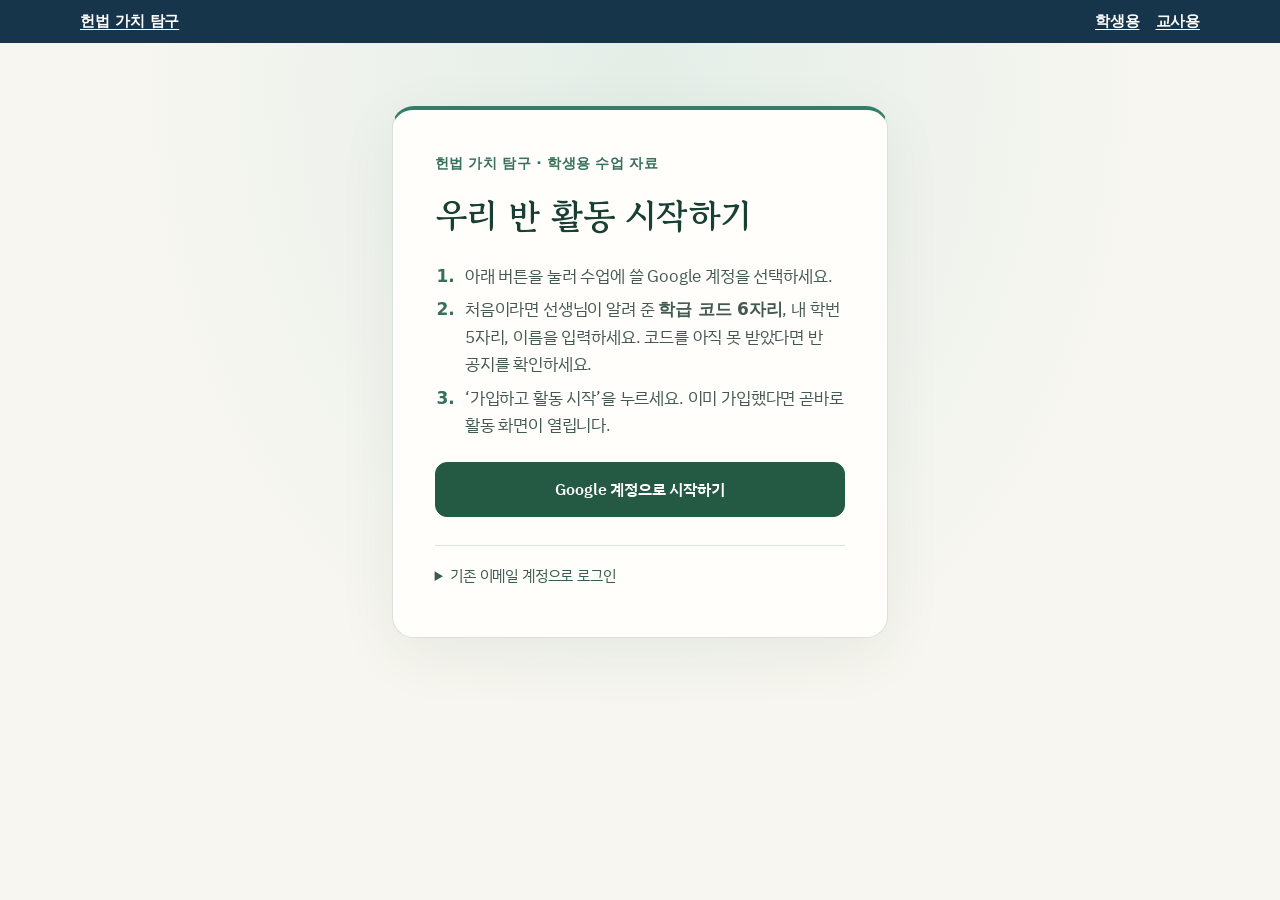
==== commit d1b45e96: "수업용 교사 준비와 학생 참여 절차를 화면별로 안내" ====
--- a/student.html
+++ b/student.html
@@ -245,8 +245,8 @@
 .auth-panel summary {cursor:pointer;padding:.75rem 0}
 .auth-panel output:empty {display:none}
 </style><link rel="stylesheet" href="access.css"></head>
-<body><nav class="portal-nav" aria-label="웹앱 메뉴"><a href="index.html">헌법 가치 탐구</a><div><a href="student.html">학생용</a><a href="teacher.html">교사용</a></div></nav><section id="studentEntry" class="auth-panel"><h1>학생 회원가입</h1>
-<p>Google 계정을 선택한 뒤, 선생님이 알려 준 학급 코드로 가입하세요. 이미 가입한 학생은 활동을 이어갑니다.</p>
+<body><nav class="portal-nav" aria-label="웹앱 메뉴"><a href="index.html">헌법 가치 탐구</a><div><a href="student.html">학생용</a><a href="teacher.html">교사용</a></div></nav><section id="studentEntry" class="auth-panel"><p class="subject">헌법 가치 탐구 · 학생용 수업 자료</p><h1>우리 반 활동 시작하기</h1>
+<ol class="steps"><li>아래 버튼을 눌러 수업에 쓸 Google 계정을 선택하세요.</li><li>처음이라면 선생님이 알려 준 <strong>학급 코드 6자리</strong>, 내 학번 5자리, 이름을 입력하세요. 코드를 아직 못 받았다면 반 공지를 확인하세요.</li><li>‘가입하고 활동 시작’을 누르세요. 이미 가입했다면 곧바로 활동 화면이 열립니다.</li></ol>
 <a class="btn" href="https://itmdjlnzspehhrdevonh.supabase.co/auth/v1/authorize?provider=google&amp;redirect_to=https%3A%2F%2Fdhgmlcks15-eng.github.io%2Fconstitution-clas%2Fstudent.html&amp;prompt=select_account">Google 계정으로 시작하기</a><output id="entryStatus" role="status"></output>
 <details><summary>기존 이메일 계정으로 로그인</summary><form onsubmit="event.preventDefault();this.querySelector('output').textContent='연결을 준비하고 있습니다. 잠시 뒤에도 계속되면 새로고침해 주세요.'" id="legacyLogin"><p>이메일로 가입한 학생은 아래 정보를 입력하고 로그인을 누르세요. 처음 이용하면 위의 Google 버튼으로 가입하세요.</p>
 <label>가입 이메일<input name="email" type="email" autocomplete="username" required></label>
@@ -265,7 +265,13 @@
 </div>
 <dialog id="dlg"><div class="dh"><h3 id="dT"></h3><button class="back" id="dX">닫기</button></div><div class="db" id="dB"></div></dialog>
 
-</div><script src="config.js"></script><script src="vendor/supabase.min.js"></script><script src="classroom.js?v=access2"></script><script>
+</div><script>
+window.addEventListener("error", event => {
+  const file = event.filename || event.target?.src || "";
+  if (!/classroom\.js|config\.js|supabase\.min\.js/.test(file)) return;
+  document.querySelector("#entryStatus").textContent = "로그인 연결을 준비하지 못했습니다. 새로고침 후에도 계속되면 다른 브라우저에서 열어 주세요.";
+}, true);
+</script><script src="config.js"></script><script src="vendor/supabase.min.js"></script><script src="classroom.js?v=access2"></script><script>
 const DATA = {"chapters":["전문","제1장 총강","제2장 국민의 권리와 의무","제3장 국회","제4장 정부","제5장 법원","제6장 헌법재판소","제7장 선거관리","제8장 지방자치","제9장 경제","제10장 헌법개정"],"units":[{"c":0,"a":0,"p":"","t":"유구한 역사와 전통에 빛나는 우리 대한국민은 3·1운동으로 건립된 대한민국임시정부의 법통과 불의에 항거한 4·19민주이념을 계승하고, 조국의 민주개혁과 평화적 통일의 사명에 입각하여 정의·인도와 동포애로써 민족의 단결을 공고히 하고, 모든 사회적 폐습과 불의를 타파하며, 자율과 조화를 바탕으로 자유민주적 기본질서를 더욱 확고히 하여 정치·경제·사회·문화의 모든 영역에 있어서 각인의 기회를 균등히 하고, 능력을 최고도로 발휘하게 하며, 자유와 권리에 따르는 책임과 의무를 완수하게 하여, 안으로는 국민생활의 균등한 향상을 기하고 밖으로는 항구적인 세계평화와 인류공영에 이바지함으로써 우리들과 우리들의 자손의 안전과 자유와 행복을 영원히 확보할 것을 다짐하면서 1948년 7월 12일에 제정되고 8차에 걸쳐 개정된 헌법을 이제 국회의 의결을 거쳐 국민투표에 의하여 개정한다.","n":["역사","전통","대한","국민","운동","건립","대한민국","임시","정부","법통","불의","항거","민주","이념","계승","조국","민주","개혁","평화","통일","사명","입각","정의","인도","동포애","민족","단결","사회","폐습","불의","타파","자율","조화","바탕","자유","민주","기본질서","정치","경제","사회","문화","영역","기회","균등","능력","고도","발휘","자유","권리","책임","의무","완수","국민","생활","균등","향상","세계평화","인류","공영","이바지","자손","안전","자유","행복","확보","다짐","제정","개정","헌법","국회","의결","국민투표","개정"]},{"c":1,"a":1,"p":"①","t":"대한민국은 민주공화국이다.","n":["대한민국","민주공화국"]},{"c":1,"a":1,"p":"②","t":"대한민국의 주권은 국민에게 있고, 모든 권력은 국민으로부터 나온다.","n":["대한민국","주권","국민","권력","국민"]},{"c":1,"a":2,"p":"①","t":"대한민국의 국민이 되는 요건은 법률로 정한다.","n":["대한민국","국민","요건","법률"]},{"c":1,"a":2,"p":"②","t":"국가는 법률이 정하는 바에 의하여 재외국민을 보호할 의무를 진다.","n":["국가","법률","재외국민","보호","의무"]},{"c":1,"a":3,"p":"","t":"대한민국의 영토는 한반도와 그 부속도서로 한다.","n":["대한민국","영토","한반도","부속","도서"]},{"c":1,"a":4,"p":"","t":"대한민국은 통일을 지향하며, 자유민주적 기본질서에 입각한 평화적 통일정책을 수립하고 이를 추진한다.","n":["대한민국","통일","지향","자유","민주","기본질서","입각","평화","통일","정책","수립","추진"]},{"c":1,"a":5,"p":"①","t":"대한민국은 국제평화의 유지에 노력하고 침략적 전쟁을 부인한다.","n":["대한민국","국제평화","유지","노력","침략","전쟁","부인"]},{"c":1,"a":5,"p":"②","t":"국군은 국가의 안전보장과 국토방위의 신성한 의무를 수행함을 사명으로 하며, 그 정치적 중립성은 준수된다.","n":["국군","국가","안전","보장","국토","방위","신성","의무","수행","사명","정치","중립","준수"]},{"c":1,"a":6,"p":"①","t":"헌법에 의하여 체결·공포된 조약과 일반적으로 승인된 국제법규는 국내법과 같은 효력을 가진다.","n":["헌법","체결","공포","조약","일반","승인","국제법규","국내법","효력"]},{"c":1,"a":6,"p":"②","t":"외국인은 국제법과 조약이 정하는 바에 의하여 그 지위가 보장된다.","n":["외국인","국제법","조약","지위","보장"]},{"c":1,"a":7,"p":"①","t":"공무원은 국민전체에 대한 봉사자이며, 국민에 대하여 책임을 진다.","n":["공무원","국민","전체","봉사자","국민","책임"]},{"c":1,"a":7,"p":"②","t":"공무원의 신분과 정치적 중립성은 법률이 정하는 바에 의하여 보장된다.","n":["공무원","신분","정치","중립","법률","보장"]},{"c":1,"a":8,"p":"①","t":"정당의 설립은 자유이며, 복수정당제는 보장된다.","n":["정당","설립","자유","복수정당제","보장"]},{"c":1,"a":8,"p":"②","t":"정당은 그 목적·조직과 활동이 민주적이어야 하며, 국민의 정치적 의사형성에 참여하는데 필요한 조직을 가져야한다.","n":["정당","조직","활동","민주","국민","정치","의사","형성","참여","조직"]},{"c":1,"a":8,"p":"③","t":"정당은 법률이 정하는 바에 의하여 국가의 보호를 받으며, 국가는 법률이 정하는 바에 의하여 정당운영에 필요한 자금을 보조할 수 있다.","n":["정당","법률","국가","보호","국가","법률","정당","운영","자금","보조"]},{"c":1,"a":8,"p":"④","t":"정당의 목적이나 활동이 민주적 기본질서에 위배될 때에는 정부는 헌법재판소에 그 해산을 제소할 수 있고, 정당은 헌법재판소의 심판에 의하여 해산된다.","n":["정당","활동","민주","기본질서","위배","정부","헌법재판소","해산","제소","정당","헌법재판소","심판","해산"]},{"c":1,"a":9,"p":"","t":"국가는 전통문화의 계승·발전과 민족문화의 창달에 노력하여야 한다.","n":["국가","전통문화","계승","발전","민족","문화","창달","노력"]},{"c":2,"a":10,"p":"","t":"모든 국민은 인간으로서의 존엄과 가치를 가지며, 행복을 추구할 권리를 가진다. 국가는 개인이 가지는 불가침의 기본적 인권을 확인하고 이를 보장할 의무를 진다.","n":["국민","인간","존엄","가치","행복","추구","권리","국가","개인","불가침","기본","인권","확인","보장","의무"]},{"c":2,"a":11,"p":"①","t":"모든 국민은 법 앞에 평등하다. 누구든지 성별·종교 또는 사회적 신분에 의하여 정치적·경제적·사회적·문화적 생활의 모든 영역에 있어서 차별을 받지 아니한다.","n":["국민","평등","성별","종교","사회","신분","정치","경제","사회","문화","생활","영역","차별"]},{"c":2,"a":11,"p":"②","t":"사회적 특수계급의 제도는 인정되지 아니하며, 어떠한 형태로도 이를 창설할 수 없다.","n":["사회","특수","계급","제도","인정","형태","창설"]},{"c":2,"a":11,"p":"③","t":"훈장등의 영전은 이를 받은 자에게만 효력이 있고, 어떠한 특권도 이에 따르지 아니한다.","n":["훈장","영전","효력","특권"]},{"c":2,"a":12,"p":"①","t":"모든 국민은 신체의 자유를 가진다. 누구든지 법률에 의하지 아니하고는 체포·구속·압수·수색 또는 심문을 받지 아니하며, 법률과 적법한 절차에 의하지 아니하고는 처벌·보안처분 또는 강제노역을 받지 아니한다.","n":["국민","신체","자유","법률","체포","구속","압수","수색","심문","법률","적법","절차","처벌","보안처분","강제","노역"]},{"c":2,"a":12,"p":"②","t":"모든 국민은 고문을 받지 아니하며, 형사상 자기에게 불리한 진술을 강요당하지 아니한다.","n":["국민","고문","형사","불리","진술","강요"]},{"c":2,"a":12,"p":"③","t":"체포·구속·압수 또는 수색을 할 때에는 적법한 절차에 따라 검사의 신청에 의하여 법관이 발부한 영장을 제시하여야 한다. 다만, 현행범인인 경우와 장기 3년 이상의 형에 해당하는 죄를 범하고 도피 또는 증거인멸의 염려가 있을 때에는 사후에 영장을 청구할 수 있다.","n":["체포","구속","압수","수색","적법","절차","검사","신청","법관","발부","영장","제시","현행범인","장기","도피","증거","인멸","염려","사후","영장","청구"]},{"c":2,"a":12,"p":"④","t":"누구든지 체포 또는 구속을 당한 때에는 즉시 변호인의 조력을 받을 권리를 가진다. 다만, 형사피고인이 스스로 변호인을 구할 수 없을 때에는 법률이 정하는 바에 의하여 국가가 변호인을 붙인다.","n":["체포","구속","즉시","변호인","조력","권리","형사피고인","변호인","법률","국가","변호인"]},{"c":2,"a":12,"p":"⑤","t":"누구든지 체포 또는 구속의 이유와 변호인의 조력을 받을 권리가 있음을 고지받지 아니하고는 체포 또는 구속을 당하지 아니한다. 체포 또는 구속을 당한 자의 가족등 법률이 정하는 자에게는 그 이유와 일시·장소가 지체없이 통지되어야 한다.","n":["체포","구속","변호인","조력","권리","고지","체포","구속","체포","구속","가족","법률","일시","장소","지체","통지"]},{"c":2,"a":12,"p":"⑥","t":"누구든지 체포 또는 구속을 당한 때에는 적부의 심사를 법원에 청구할 권리를 가진다.","n":["체포","구속","심사","법원","청구","권리"]},{"c":2,"a":12,"p":"⑦","t":"피고인의 자백이 고문·폭행·협박·구속의 부당한 장기화 또는 기망 기타의 방법에 의하여 자의로 진술된 것이 아니라고 인정될 때 또는 정식재판에 있어서 피고인의 자백이 그에게 불리한 유일한 증거일 때에는 이를 유죄의 증거로 삼거나 이를 이유로 처벌할 수 없다.","n":["피고인","자백","고문","폭행","협박","구속","부당","장기","자의","진술","인정","정식","재판","피고인","자백","불리","유일","증거","유죄","증거","처벌"]},{"c":2,"a":13,"p":"①","t":"모든 국민은 행위시의 법률에 의하여 범죄를 구성하지 아니하는 행위로 소추되지 아니하며, 동일한 범죄에 대하여 거듭 처벌받지 아니한다.","n":["국민","행위","법률","범죄","구성","행위","소추","동일","범죄","처벌"]},{"c":2,"a":13,"p":"②","t":"모든 국민은 소급입법에 의하여 참정권의 제한을 받거나 재산권을 박탈당하지 아니한다.","n":["국민","소급","입법","참정","제한","재산권","박탈"]},{"c":2,"a":13,"p":"③","t":"모든 국민은 자기의 행위가 아닌 친족의 행위로 인하여 불이익한 처우를 받지 아니한다.","n":["국민","행위","친족","행위","이익","처우"]},{"c":2,"a":14,"p":"","t":"모든 국민은 거주·이전의 자유를 가진다.","n":["국민","거주","자유"]},{"c":2,"a":15,"p":"","t":"모든 국민은 직업선택의 자유를 가진다.","n":["국민","직업","선택","자유"]},{"c":2,"a":16,"p":"","t":"모든 국민은 주거의 자유를 침해받지 아니한다. 주거에 대한 압수나 수색을 할 때에는 검사의 신청에 의하여 법관이 발부한 영장을 제시하여야 한다.","n":["국민","주거","자유","침해","주거","압수","수색","검사","신청","법관","발부","영장","제시"]},{"c":2,"a":17,"p":"","t":"모든 국민은 사생활의 비밀과 자유를 침해받지 아니한다.","n":["국민","사생활","비밀","자유","침해"]},{"c":2,"a":18,"p":"","t":"모든 국민은 통신의 비밀을 침해받지 아니한다.","n":["국민","통신","비밀","침해"]},{"c":2,"a":19,"p":"","t":"모든 국민은 양심의 자유를 가진다.","n":["국민","양심","자유"]},{"c":2,"a":20,"p":"①","t":"모든 국민은 종교의 자유를 가진다.","n":["국민","종교","자유"]},{"c":2,"a":20,"p":"②","t":"국교는 인정되지 아니하며, 종교와 정치는 분리된다.","n":["국교","인정","종교","정치","분리"]},{"c":2,"a":21,"p":"①","t":"모든 국민은 언론·출판의 자유와 집회·결사의 자유를 가진다.","n":["국민","언론","출판","자유","집회","결사","자유"]},{"c":2,"a":21,"p":"②","t":"언론·출판에 대한 허가나 검열과 집회·결사에 대한 허가는 인정되지 아니한다.","n":["언론","출판","허가","검열","집회","결사","허가","인정"]},{"c":2,"a":21,"p":"③","t":"통신·방송의 시설기준과 신문의 기능을 보장하기 위하여 필요한 사항은 법률로 정한다.","n":["통신","방송","시설","기준","신문","기능","보장","법률"]},{"c":2,"a":21,"p":"④","t":"언론·출판은 타인의 명예나 권리 또는 공중도덕이나 사회윤리를 침해하여서는 아니된다. 언론·출판이 타인의 명예나 권리를 침해한 때에는 피해자는 이에 대한 피해의 배상을 청구할 수 있다.","n":["언론","출판","타인","명예","권리","공중도덕","사회","윤리","침해","언론","출판","타인","명예","권리","침해","피해자","피해","배상","청구"]},{"c":2,"a":22,"p":"①","t":"모든 국민은 학문과 예술의 자유를 가진다.","n":["국민","학문","예술","자유"]},{"c":2,"a":22,"p":"②","t":"저작자·발명가·과학기술자와 예술가의 권리는 법률로써 보호한다.","n":["저작","발명가","과학","기술자","예술가","권리","법률","보호"]},{"c":2,"a":23,"p":"①","t":"모든 국민의 재산권은 보장된다. 그 내용과 한계는 법률로 정한다.","n":["국민","재산권","보장","한계","법률"]},{"c":2,"a":23,"p":"②","t":"재산권의 행사는 공공복리에 적합하도록 하여야 한다.","n":["재산권","행사","공공복리","적합"]},{"c":2,"a":23,"p":"③","t":"공공필요에 의한 재산권의 수용·사용 또는 제한 및 그에 대한 보상은 법률로써 하되, 정당한 보상을 지급하여야한다.","n":["공공필요","재산권","수용","사용","제한","보상","법률","보상","지급"]},{"c":2,"a":24,"p":"","t":"모든 국민은 법률이 정하는 바에 의하여 선거권을 가진다.","n":["국민","법률","선거권"]},{"c":2,"a":25,"p":"","t":"모든 국민은 법률이 정하는 바에 의하여 공무담임권을 가진다.","n":["국민","법률","공무담임권"]},{"c":2,"a":26,"p":"①","t":"모든 국민은 법률이 정하는 바에 의하여 국가기관에 문서로 청원할 권리를 가진다.","n":["국민","법률","국가","기관","문서","청원","권리"]},{"c":2,"a":26,"p":"②","t":"국가는 청원에 대하여 심사할 의무를 진다.","n":["국가","청원","심사","의무"]},{"c":2,"a":27,"p":"①","t":"모든 국민은 헌법과 법률이 정한 법관에 의하여 법률에 의한 재판을 받을 권리를 가진다.","n":["국민","헌법","법률","법관","법률","재판","권리"]},{"c":2,"a":27,"p":"②","t":"군인 또는 군무원이 아닌 국민은 대한민국의 영역 안에서는 중대한 군사상 기밀·초병·초소·유독음식물공급 ·포로·군용물에 관한 죄중 법률이 정한 경우와 비상계엄이 선포된 경우를 제외하고는 군사법원의 재판을 받지 아니한다.","n":["군인","군무원","국민","대한민국","영역","중대","군사","기밀","초병","초소","유독","음식물","공급","포로","군용","법률","비상계엄","선포","군사법원","재판"]},{"c":2,"a":27,"p":"③","t":"모든 국민은 신속한 재판을 받을 권리를 가진다. 형사피고인은 상당한 이유가 없는 한 지체없이 공개재판을 받을 권리를 가진다.","n":["국민","신속","재판","권리","형사피고인","상당","지체","공개","재판","권리"]},{"c":2,"a":27,"p":"④","t":"형사피고인은 유죄의 판결이 확정될 때까지는 무죄로 추정된다.","n":["형사피고인","유죄","판결","확정","무죄","추정"]},{"c":2,"a":27,"p":"⑤","t":"형사피해자는 법률이 정하는 바에 의하여 당해 사건의 재판절차에서 진술할 수 있다.","n":["형사피해자","법률","당해","사건","재판","절차","진술"]},{"c":2,"a":28,"p":"","t":"형사피의자 또는 형사피고인으로서 구금되었던 자가 법률이 정하는 불기소처분을 받거나 무죄판결을 받은 때에는 법률이 정하는 바에 의하여 국가에 정당한 보상을 청구할 수 있다.","n":["형사피의자","형사피고인","구금","법률","기소","처분","무죄","판결","법률","국가","보상","청구"]},{"c":2,"a":29,"p":"①","t":"공무원의 직무상 불법행위로 손해를 받은 국민은 법률이 정하는 바에 의하여 국가 또는 공공단체에 정당한 배상을 청구할 수 있다. 이 경우 공무원 자신의 책임은 면제되지 아니한다.","n":["공무원","직무","불법","행위","손해","국민","법률","국가","공공","단체","배상","청구","공무원","자신","책임","면제"]},{"c":2,"a":29,"p":"②","t":"군인·군무원·경찰공무원 기타 법률이 정하는 자가 전투·훈련등 직무집행과 관련하여 받은 손해에 대하여는 법률이 정하는 보상 외에 국가 또는 공공단체에 공무원의 직무상 불법행위로 인한 배상은 청구할 수 없다.","n":["군인","군무원","경찰","공무원","법률","전투","훈련","직무","집행","손해","법률","보상","국가","공공","단체","공무원","직무","불법","행위","배상","청구"]},{"c":2,"a":30,"p":"","t":"타인의 범죄행위로 인하여 생명·신체에 대한 피해를 받은 국민은 법률이 정하는 바에 의하여 국가로부터 구조를 받을 수 있다.","n":["타인","범죄","행위","생명","신체","피해","국민","법률","국가","구조"]},{"c":2,"a":31,"p":"①","t":"모든 국민은 능력에 따라 균등하게 교육을 받을 권리를 가진다.","n":["국민","능력","균등","교육","권리"]},{"c":2,"a":31,"p":"②","t":"모든 국민은 그 보호하는 자녀에게 적어도 초등교육과 법률이 정하는 교육을 받게 할 의무를 진다.","n":["국민","보호","자녀","초등","교육","법률","교육","의무"]},{"c":2,"a":31,"p":"③","t":"의무교육은 무상으로 한다.","n":["의무교육","무상"]},{"c":2,"a":31,"p":"④","t":"교육의 자주성·전문성·정치적 중립성 및 대학의 자율성은 법률이 정하는 바에 의하여 보장된다.","n":["교육","자주","전문","정치","중립","대학","자율","법률","보장"]},{"c":2,"a":31,"p":"⑤","t":"국가는 평생교육을 진흥하여야 한다.","n":["국가","평생교육","진흥"]},{"c":2,"a":31,"p":"⑥","t":"학교교육 및 평생교육을 포함한 교육제도와 그 운영, 교육재정 및 교원의 지위에 관한 기본적인 사항은 법률로 정한다.","n":["학교","교육","평생교육","포함","교육","제도","운영","교육","재정","교원","지위","기본","법률"]},{"c":2,"a":32,"p":"①","t":"모든 국민은 근로의 권리를 가진다. 국가는 사회적·경제적 방법으로 근로자의 고용의 증진과 적정임금의 보장에 노력하여야 하며, 법률이 정하는 바에 의하여 최저임금제를 시행하여야 한다.","n":["국민","근로","권리","국가","사회","경제","근로자","고용","증진","적정","임금","보장","노력","법률","최저임금제","시행"]},{"c":2,"a":32,"p":"②","t":"모든 국민은 근로의 의무를 진다. 국가는 근로의 의무의 내용과 조건을 민주주의원칙에 따라 법률로 정한다.","n":["국민","근로","의무","국가","근로","의무","조건","민주주의","원칙","법률"]},{"c":2,"a":32,"p":"③","t":"근로조건의 기준은 인간의 존엄성을 보장하도록 법률로 정한다.","n":["근로","조건","기준","인간","존엄","보장","법률"]},{"c":2,"a":32,"p":"④","t":"여자의 근로는 특별한 보호를 받으며, 고용·임금 및 근로조건에 있어서 부당한 차별을 받지 아니한다.","n":["여자","근로","특별","보호","고용","임금","근로","조건","부당","차별"]},{"c":2,"a":32,"p":"⑤","t":"연소자의 근로는 특별한 보호를 받는다.","n":["연소자","근로","특별","보호"]},{"c":2,"a":32,"p":"⑥","t":"국가유공자·상이군경 및 전몰군경의 유가족은 법률이 정하는 바에 의하여 우선적으로 근로의 기회를 부여받는다.","n":["국가유공자","상이군경","전몰","군경","유가족","법률","우선","근로","기회","부여"]},{"c":2,"a":33,"p":"①","t":"근로자는 근로조건의 향상을 위하여 자주적인 단결권·단체교섭권 및 단체행동권을 가진다.","n":["근로자","근로","조건","향상","자주","단결권","단체교섭권","단체행동권"]},{"c":2,"a":33,"p":"②","t":"공무원인 근로자는 법률이 정하는 자에 한하여 단결권·단체교섭권 및 단체행동권을 가진다.","n":["공무원","근로자","법률","단결권","단체교섭권","단체행동권"]},{"c":2,"a":33,"p":"③","t":"법률이 정하는 주요방위산업체에 종사하는 근로자의 단체행동권은 법률이 정하는 바에 의하여 이를 제한하거나 인정하지 아니할 수 있다.","n":["법률","주요","방위","산업체","종사","근로자","단체행동권","법률","제한","인정"]},{"c":2,"a":34,"p":"①","t":"모든 국민은 인간다운 생활을 할 권리를 가진다.","n":["국민","인간","생활","권리"]},{"c":2,"a":34,"p":"②","t":"국가는 사회보장·사회복지의 증진에 노력할 의무를 진다.","n":["국가","사회보장","사회복지","증진","노력","의무"]},{"c":2,"a":34,"p":"③","t":"국가는 여자의 복지와 권익의 향상을 위하여 노력하여야 한다.","n":["국가","여자","복지","권익","향상","노력"]},{"c":2,"a":34,"p":"④","t":"국가는 노인과 청소년의 복지향상을 위한 정책을 실시할 의무를 진다.","n":["국가","노인","청소년","복지","향상","정책","실시","의무"]},{"c":2,"a":34,"p":"⑤","t":"신체장애자 및 질병·노령 기타의 사유로 생활능력이 없는 국민은 법률이 정하는 바에 의하여 국가의 보호를 받는다.","n":["신체","장애자","질병","노령","생활","능력","국민","법률","국가","보호"]},{"c":2,"a":34,"p":"⑥","t":"국가는 재해를 예방하고 그 위험으로부터 국민을 보호하기 위하여 노력하여야 한다.","n":["국가","재해","예방","위험","국민","보호","노력"]},{"c":2,"a":35,"p":"①","t":"모든 국민은 건강하고 쾌적한 환경에서 생활할 권리를 가지며, 국가와 국민은 환경보전을 위하여 노력하여야한다.","n":["국민","건강","환경","생활","권리","국가","국민","환경","보전","노력"]},{"c":2,"a":35,"p":"②","t":"환경권의 내용과 행사에 관하여는 법률로 정한다.","n":["환경권","행사","법률"]},{"c":2,"a":35,"p":"③","t":"국가는 주택개발정책등을 통하여 모든 국민이 쾌적한 주거생활을 할 수 있도록 노력하여야 한다.","n":["국가","주택","개발","정책","국민","주거","생활","노력"]},{"c":2,"a":36,"p":"①","t":"혼인과 가족생활은 개인의 존엄과 양성의 평등을 기초로 성립되고 유지되어야 하며, 국가는 이를 보장한다.","n":["혼인","가족","생활","개인","존엄","양성","평등","기초","성립","유지","국가","보장"]},{"c":2,"a":36,"p":"②","t":"국가는 모성의 보호를 위하여 노력하여야 한다.","n":["국가","모성","보호","노력"]},{"c":2,"a":36,"p":"③","t":"모든 국민은 보건에 관하여 국가의 보호를 받는다.","n":["국민","보건","국가","보호"]},{"c":2,"a":37,"p":"①","t":"국민의 자유와 권리는 헌법에 열거되지 아니한 이유로 경시되지 아니한다.","n":["국민","자유","권리","헌법","열거","경시"]},{"c":2,"a":37,"p":"②","t":"국민의 모든 자유와 권리는 국가안전보장·질서유지 또는 공공복리를 위하여 필요한 경우에 한하여 법률로써 제한할 수 있으며, 제한하는 경우에도 자유와 권리의 본질적인 내용을 침해할 수 없다.","n":["국민","자유","권리","국가안전보장","질서","유지","공공복리","법률","제한","제한","자유","권리","본질","침해"]},{"c":2,"a":38,"p":"","t":"모든 국민은 법률이 정하는 바에 의하여 납세의 의무를 진다.","n":["국민","법률","납세","의무"]},{"c":2,"a":39,"p":"①","t":"모든 국민은 법률이 정하는 바에 의하여 국방의 의무를 진다.","n":["국민","법률","국방","의무"]},{"c":2,"a":39,"p":"②","t":"누구든지 병역의무의 이행으로 인하여 불이익한 처우를 받지 아니한다.","n":["병역","의무","이행","이익","처우"]},{"c":3,"a":40,"p":"","t":"입법권은 국회에 속한다.","n":["입법","국회"]},{"c":3,"a":41,"p":"①","t":"국회는 국민의 보통·평등·직접·비밀선거에 의하여 선출된 국회의원으로 구성한다.","n":["국회","국민","보통","평등","직접","비밀","선거","선출","국회의원","구성"]},{"c":3,"a":41,"p":"②","t":"국회의원의 수는 법률로 정하되, 200인 이상으로 한다.","n":["국회의원","법률"]},{"c":3,"a":41,"p":"③","t":"국회의원의 선거구와 비례대표제 기타 선거에 관한 사항은 법률로 정한다.","n":["국회의원","선거구","비례대표제","선거","법률"]},{"c":3,"a":42,"p":"","t":"국회의원의 임기는 4년으로 한다.","n":["국회의원","임기"]},{"c":3,"a":43,"p":"","t":"국회의원은 법률이 정하는 직을 겸할 수 없다.","n":["국회의원","법률"]},{"c":3,"a":44,"p":"①","t":"국회의원은 현행범인인 경우를 제외하고는 회기 중 국회의 동의없이 체포 또는 구금되지 아니한다.","n":["국회의원","현행범인","회기","국회","동의","체포","구금"]},{"c":3,"a":44,"p":"②","t":"국회의원이 회기 전에 체포 또는 구금된 때에는 현행범인이 아닌 한 국회의 요구가 있으면 회기 중 석방된다.","n":["국회의원","회기","체포","구금","현행범인","국회","요구","회기","석방"]},{"c":3,"a":45,"p":"","t":"국회의원은 국회에서 직무상 행한 발언과 표결에 관하여 국회 외에서 책임을 지지 아니한다.","n":["국회의원","국회","직무","발언","표결","국회","책임"]},{"c":3,"a":46,"p":"①","t":"국회의원은 청렴의 의무가 있다.","n":["국회의원","청렴","의무"]},{"c":3,"a":46,"p":"②","t":"국회의원은 국가이익을 우선하여 양심에 따라 직무를 행한다.","n":["국회의원","국가","이익","우선","양심","직무"]},{"c":3,"a":46,"p":"③","t":"국회의원은 그 지위를 남용하여 국가·공공단체 또는 기업체와의 계약이나 그 처분에 의하여 재산상의 권리·이익 또는 직위를 취득하거나 타인을 위하여 그 취득을 알선할 수 없다.","n":["국회의원","지위","남용","국가","공공","단체","기업체","계약","처분","재산","권리","이익","직위","취득","타인","취득","알선"]},{"c":3,"a":47,"p":"①","t":"국회의 정기회는 법률이 정하는 바에 의하여 매년 1회 집회되며, 국회의 임시회는 대통령 또는 국회재적의원 4분의 1 이상의 요구에 의하여 집회된다.","n":["국회","정기","법률","집회","국회","임시회","대통령","국회","재적의원","요구","집회"]},{"c":3,"a":47,"p":"②","t":"정기회의 회기는 100일을, 임시회의 회기는 30일을 초과할 수 없다.","n":["정기","회의","회기","임시회","회기","초과"]},{"c":3,"a":47,"p":"③","t":"대통령이 임시회의 집회를 요구할 때에는 기간과 집회요구의 이유를 명시하여야 한다.","n":["대통령","임시","회의","집회","요구","집회","요구","명시"]},{"c":3,"a":48,"p":"","t":"국회는 의장 1인과 부의장 2인을 선출한다.","n":["국회","의장","부의장","선출"]},{"c":3,"a":49,"p":"","t":"국회는 헌법 또는 법률에 특별한 규정이 없는 한 재적의원 과반수의 출석과 출석의원 과반수의 찬성으로 의결한다. 가부동수인 때에는 부결된 것으로 본다.","n":["국회","헌법","법률","특별","재적의원","과반수","출석","출석의원","과반수","찬성","의결","가부","동수","부결"]},{"c":3,"a":50,"p":"①","t":"국회의 회의는 공개한다. 다만, 출석의원 과반수의 찬성이 있거나 의장이 국가의 안전보장을 위하여 필요하다고 인정할 때에는 공개하지 아니할 수 있다.","n":["국회","회의","공개","출석의원","과반수","찬성","의장","국가","안전","보장","인정","공개"]},{"c":3,"a":50,"p":"②","t":"공개하지 아니한 회의내용의 공표에 관하여는 법률이 정하는 바에 의한다.","n":["공개","회의","공표","법률"]},{"c":3,"a":51,"p":"","t":"국회에 제출된 법률안 기타의 의안은 회기 중에 의결되지 못한 이유로 폐기되지 아니한다. 다만, 국회의원의 임기가 만료된 때에는 그러하지 아니하다.","n":["국회","제출","법률안","의안","회기","의결","폐기","국회의원","임기","만료"]},{"c":3,"a":52,"p":"","t":"국회의원과 정부는 법률안을 제출할 수 있다.","n":["국회의원","정부","법률안","제출"]},{"c":3,"a":53,"p":"①","t":"국회에서 의결된 법률안은 정부에 이송되어 15일 이내에 대통령이 공포한다.","n":["국회","의결","법률안","정부","이송","이내","대통령","공포"]},{"c":3,"a":53,"p":"②","t":"법률안에 이의가 있을 때에는 대통령은 제1항의 기간내에 이의서를 붙여 국회로 환부하고, 그 재의를 요구할 수 있다. 국회의 폐회 중에도 또한 같다.","n":["법률안","이의","대통령","이의","국회","환부","재의","요구","국회","폐회"]},{"c":3,"a":53,"p":"③","t":"대통령은 법률안의 일부에 대하여 또는 법률안을 수정하여 재의를 요구할 수 없다.","n":["대통령","법률안","일부","법률안","수정","재의","요구"]},{"c":3,"a":53,"p":"④","t":"재의의 요구가 있을 때에는 국회는 재의에 붙이고, 재적의원 과반수의 출석과 출석의원 3분의 2 이상의 찬성으로 전과 같은 의결을 하면 그 법률안은 법률로서 확정된다.","n":["재의","요구","국회","재의","재적의원","과반수","출석","출석의원","찬성","의결","법률안","법률","확정"]},{"c":3,"a":53,"p":"⑤","t":"대통령이 제1항의 기간 내에 공포나 재의의 요구를 하지 아니한 때에도 그 법률안은 법률로서 확정된다.","n":["대통령","공포","재의","요구","법률안","법률","확정"]},{"c":3,"a":53,"p":"⑥","t":"대통령은 제4항과 제5항의 규정에 의하여 확정된 법률을 지체없이 공포하여야 한다. 제5항에 의하여 법률이 확정된 후 또는 제4항에 의한 확정법률이 정부에 이송된 후 5일 이내에 대통령이 공포하지 아니할 때에는 국회의장이 이를 공포한다.","n":["대통령","확정","법률","지체","공포","법률","확정","확정","법률","정부","이송","이내","대통령","공포","국회의장","공포"]},{"c":3,"a":53,"p":"⑦","t":"법률은 특별한 규정이 없는 한 공포한 날로부터 20일을 경과함으로써 효력을 발생한다.","n":["법률","특별","공포","경과","효력","발생"]},{"c":3,"a":54,"p":"①","t":"국회는 국가의 예산안을 심의·확정한다.","n":["국회","국가","예산안","심의","확정"]},{"c":3,"a":54,"p":"②","t":"정부는 회계연도마다 예산안을 편성하여 회계연도 개시 90일 전까지 국회에 제출하고, 국회는 회계연도 개시 30일 전까지 이를 의결하여야 한다.","n":["정부","회계","연도","예산안","편성","회계","연도","개시","국회","제출","국회","회계","연도","개시","의결"]},{"c":3,"a":54,"p":"③","t":"새로운 회계연도가 개시될 때까지 예산안이 의결되지 못한 때에는 정부는 국회에서 예산안이 의결될 때까지 다음의 목적을 위한 경비는 전년도 예산에 준하여 집행할 수 있다.\n1. 헌법이나 법률에 의하여 설치된 기관 또는 시설의 유지·운영\n2. 법률상 지출의무의 이행\n3. 이미 예산으로 승인된 사업의 계속","n":["회계","연도","개시","예산안","의결","정부","국회","예산안","의결","경비","전년도","예산","집행","헌법","법률","설치","기관","시설","유지","운영","법률","지출","의무","이행","예산","승인","사업"]},{"c":3,"a":55,"p":"①","t":"한 회계연도를 넘어 계속하여 지출할 필요가 있을 때에는 정부는 연한을 정하여 계속비로서 국회의 의결을 얻어야 한다.","n":["회계","연도","계속","지출","정부","연한","계속비","국회","의결"]},{"c":3,"a":55,"p":"②","t":"예비비는 총액으로 국회의 의결을 얻어야 한다. 예비비의 지출은 차기국회의 승인을 얻어야 한다.","n":["예비비","총액","국회","의결","예비비","지출","차기","국회","승인"]},{"c":3,"a":56,"p":"","t":"정부는 예산에 변경을 가할 필요가 있을 때에는 추가경정예산안을 편성하여 국회에 제출할 수 있다.","n":["정부","예산","변경","추가경정예산안","편성","국회","제출"]},{"c":3,"a":57,"p":"","t":"국회는 정부의 동의 없이 정부가 제출한 지출예산 각항의 금액을 증가하거나 새 비목을 설치할 수 없다.","n":["국회","정부","동의","정부","제출","지출","예산","금액","증가","비목","설치"]},{"c":3,"a":58,"p":"","t":"국채를 모집하거나 예산 외에 국가의 부담이 될 계약을 체결하려 할 때에는 정부는 미리 국회의 의결을 얻어야한다.","n":["국채","모집","예산","국가","부담","계약","체결","정부","국회","의결"]},{"c":3,"a":59,"p":"","t":"조세의 종목과 세율은 법률로 정한다.","n":["조세","종목","세율","법률"]},{"c":3,"a":60,"p":"①","t":"국회는 상호원조 또는 안전보장에 관한 조약, 중요한 국제조직에 관한 조약, 우호통상항해조약, 주권의 제약에 관한 조약, 강화조약, 국가나 국민에게 중대한 재정적 부담을 지우는 조약 또는 입법사항에 관한 조약의 체결·비준에 대한 동의권을 가진다.","n":["국회","원조","안전","보장","조약","중요","국제","조직","조약","우호","통상","항해","조약","주권","제약","조약","강화","조약","국가","국민","중대","재정","부담","조약","입법","조약","체결","비준","동의"]},{"c":3,"a":60,"p":"②","t":"국회는 선전포고, 국군의 외국에의 파견 또는 외국군대의 대한민국 영역 안에서의 주류에 대한 동의권을 가진다.","n":["국회","선전","포고","국군","외국","파견","외국","군대","대한민국","영역","주류","동의"]},{"c":3,"a":61,"p":"①","t":"국회는 국정을 감사하거나 특정한 국정사안에 대하여 조사할 수 있으며, 이에 필요한 서류의 제출 또는 증인의 출석과 증언이나 의견의 진술을 요구할 수 있다.","n":["국회","국정","감사","특정","국정","사안","조사","서류","제출","증인","출석","증언","의견","진술","요구"]},{"c":3,"a":61,"p":"②","t":"국정감사 및 조사에 관한 절차 기타 필요한 사항은 법률로 정한다.","n":["국정감사","조사","절차","법률"]},{"c":3,"a":62,"p":"①","t":"국무총리·국무위원 또는 정부위원은 국회나 그 위원회에 출석하여 국정처리상황을 보고하거나 의견을 진술하고 질문에 응답할 수 있다.","n":["국무총리","국무위원","정부위원","국회","위원회","출석","국정","처리","상황","보고","의견","진술","질문","응답"]},{"c":3,"a":62,"p":"②","t":"국회나 그 위원회의 요구가 있을 때에는 국무총리·국무위원 또는 정부위원은 출석·답변하여야 하며, 국무총리 또는 국무위원이 출석요구를 받은 때에는 국무위원 또는 정부위원으로 하여금 출석·답변하게 할 수 있다.","n":["국회","위원회","요구","국무총리","국무위원","정부위원","출석","답변","국무총리","국무위원","출석","요구","국무위원","정부위원","출석","답변"]},{"c":3,"a":63,"p":"①","t":"국회는 국무총리 또는 국무위원의 해임을 대통령에게 건의할 수 있다.","n":["국회","국무총리","국무위원","해임","대통령","건의"]},{"c":3,"a":63,"p":"②","t":"제1항의 해임건의는 국회재적의원 3분의 1 이상의 발의에 의하여 국회재적의원 과반수의 찬성이 있어야 한다.","n":["해임","건의","국회","재적의원","발의","국회","재적의원","과반수","찬성"]},{"c":3,"a":64,"p":"①","t":"국회는 법률에 저촉되지 아니하는 범위 안에서 의사와 내부규율에 관한 규칙을 제정할 수 있다.","n":["국회","법률","저촉","의사","내부","규율","규칙","제정"]},{"c":3,"a":64,"p":"②","t":"국회는 의원의 자격을 심사하며, 의원을 징계할 수 있다.","n":["국회","의원","자격","심사","의원","징계"]},{"c":3,"a":64,"p":"③","t":"의원을 제명하려면 국회재적의원 3분의 2 이상의 찬성이 있어야 한다.","n":["의원","제명","국회","재적의원","찬성"]},{"c":3,"a":64,"p":"④","t":"제2항과 제3항의 처분에 대하여는 법원에 제소할 수 없다.","n":["처분","법원","제소"]},{"c":3,"a":65,"p":"①","t":"대통령·국무총리·국무위원·행정각부의 장·헌법재판소 재판관·법관·중앙선거관리위원회 위원·감사원장·감사위원 기타 법률이 정한 공무원이 그 직무집행에 있어서 헌법이나 법률을 위배한 때에는 국회는 탄핵의 소추를 의결할 수 있다.","n":["대통령","국무총리","국무위원","행정각부","헌법재판소","재판관","법관","중앙선거관리위원회","위원","감사원장","감사위원","법률","공무원","직무","집행","헌법","법률","위배","국회","탄핵","소추","의결"]},{"c":3,"a":65,"p":"②","t":"제1항의 탄핵소추는 국회재적의원 3분의 1 이상의 발의가 있어야 하며, 그 의결은 국회재적의원 과반수의 찬성이 있어야 한다. 다만, 대통령에 대한 탄핵소추는 국회재적의원 과반수의 발의와 국회재적의원 3분의 2 이상의 찬성이 있어야 한다.","n":["탄핵소추","국회","재적의원","발의","의결","국회","재적의원","과반수","찬성","대통령","탄핵소추","국회","재적의원","과반수","발의","국회","재적의원","찬성"]},{"c":3,"a":65,"p":"③","t":"탄핵소추의 의결을 받은 자는 탄핵심판이 있을 때까지 그 권한행사가 정지된다.","n":["탄핵소추","의결","탄핵심판","권한","행사","정지"]},{"c":3,"a":65,"p":"④","t":"탄핵결정은 공직으로부터 파면함에 그친다. 그러나, 이에 의하여 민사상이나 형사상의 책임이 면제되지는 아니한다.","n":["탄핵","결정","공직","파면","민사","형사","책임","면제"]},{"c":4,"a":66,"p":"①","t":"대통령은 국가의 원수이며, 외국에 대하여 국가를 대표한다.","n":["대통령","국가","원수","외국","국가","대표"]},{"c":4,"a":66,"p":"②","t":"대통령은 국가의 독립·영토의 보전·국가의 계속성과 헌법을 수호할 책무를 진다.","n":["대통령","국가","독립","영토","보전","국가","계속","헌법","수호","책무"]},{"c":4,"a":66,"p":"③","t":"대통령은 조국의 평화적 통일을 위한 성실한 의무를 진다.","n":["대통령","조국","평화","통일","성실","의무"]},{"c":4,"a":66,"p":"④","t":"행정권은 대통령을 수반으로 하는 정부에 속한다.","n":["행정","대통령","수반","정부"]},{"c":4,"a":67,"p":"①","t":"대통령은 국민의 보통·평등·직접·비밀선거에 의하여 선출한다.","n":["대통령","국민","보통","평등","직접","비밀","선거","선출"]},{"c":4,"a":67,"p":"②","t":"제1항의 선거에 있어서 최고득표자가 2인 이상인 때에는 국회의 재적의원 과반수가 출석한 공개회의에서 다수표를 얻은 자를 당선자로 한다.","n":["선거","최고","득표자","국회","재적의원","과반수","출석","공개","회의","다수","당선자"]},{"c":4,"a":67,"p":"③","t":"대통령후보자가 1인일 때에는 그 득표수가 선거권자 총수의 3분의 1 이상이 아니면 대통령으로 당선될 수 없다.","n":["대통령","후보자","득표","선거권","총수","대통령","당선"]},{"c":4,"a":67,"p":"④","t":"대통령으로 선거될 수 있는 자는 국회의원의 피선거권이 있고 선거일 현재 40세에 달하여야 한다.","n":["대통령","선거","국회의원","피선거권","선거"]},{"c":4,"a":67,"p":"⑤","t":"대통령의 선거에 관한 사항은 법률로 정한다.","n":["대통령","선거","법률"]},{"c":4,"a":68,"p":"①","t":"대통령의 임기가 만료되는 때에는 임기만료 70일 내지 40일 전에 후임자를 선거한다.","n":["대통령","임기","만료","임기","만료","후임자","선거"]},{"c":4,"a":68,"p":"②","t":"대통령이 궐위된 때 또는 대통령 당선자가 사망하거나 판결 기타의 사유로 그 자격을 상실한 때에는 60일 이내에 후임자를 선거한다.","n":["대통령","궐위","대통령","당선자","사망","판결","자격","상실","이내","후임자","선거"]},{"c":4,"a":69,"p":"","t":"대통령은 취임에 즈음하여 다음의 선서를 한다.“나는 헌법을 준수하고 국가를 보위하며 조국의 평화적 통일과 국민의 자유와 복리의 증진 및 민족문화의 창달에 노력하여 대통령으로서의 직책을 성실히 수행할 것을 국민 앞에 엄숙히 선서합니다.”","n":["대통령","취임","선서","헌법","준수","국가","보위","조국","평화","통일","국민","자유","복리","증진","민족","문화","창달","노력","대통령","직책","수행","국민","선서"]},{"c":4,"a":70,"p":"","t":"대통령의 임기는 5년으로 하며, 중임할 수 없다.","n":["대통령","임기","중임"]},{"c":4,"a":71,"p":"","t":"대통령이 궐위되거나 사고로 인하여 직무를 수행할 수 없을 때에는 국무총리, 법률이 정한 국무위원의 순서로 그 권한을 대행한다.","n":["대통령","궐위","사고","직무","수행","국무총리","법률","국무위원","순서","권한","대행"]},{"c":4,"a":72,"p":"","t":"대통령은 필요하다고 인정할 때에는 외교·국방·통일 기타 국가안위에 관한 중요정책을 국민투표에 붙일 수 있다.","n":["대통령","인정","외교","국방","통일","국가","안위","중요","정책","국민투표"]},{"c":4,"a":73,"p":"","t":"대통령은 조약을 체결·비준하고, 외교사절을 신임·접수 또는 파견하며, 선전포고와 강화를 한다.","n":["대통령","조약","체결","비준","외교","사절","신임","접수","파견","선전","포고","강화"]},{"c":4,"a":74,"p":"①","t":"대통령은 헌법과 법률이 정하는 바에 의하여 국군을 통수한다.","n":["대통령","헌법","법률","통수"]},{"c":4,"a":74,"p":"②","t":"국군의 조직과 편성은 법률로 정한다.","n":["국군","조직","편성","법률"]},{"c":4,"a":75,"p":"","t":"대통령은 법률에서 구체적으로 범위를 정하여 위임받은 사항과 법률을 집행하기 위하여 필요한 사항에 관하여 대통령령을 발할 수 있다.","n":["대통령","법률","구체","위임","법률","집행","대통령령"]},{"c":4,"a":76,"p":"①","t":"대통령은 내우·외환·천재·지변 또는 중대한 재정·경제상의 위기에 있어서 국가의 안전보장 또는 공공의 안녕질서를 유지하기 위하여 긴급한 조치가 필요하고 국회의 집회를 기다릴 여유가 없을 때에 한하여 최소한으로 필요한 재정·경제상의 처분을 하거나 이에 관하여 법률의 효력을 가지는 명령을 발할 수 있다.","n":["대통령","내우","외환","천재","지변","중대","재정","경제","위기","국가","안전","보장","공공","안녕","질서","유지","긴급","조치","국회","집회","여유","최소한","재정","경제","처분","법률","효력","명령"]},{"c":4,"a":76,"p":"②","t":"대통령은 국가의 안위에 관계되는 중대한 교전상태에 있어서 국가를 보위하기 위하여 긴급한 조치가 필요하고 국회의 집회가 불가능한 때에 한하여 법률의 효력을 가지는 명령을 발할 수 있다.","n":["대통령","국가","안위","관계","중대","교전","상태","국가","보위","긴급","조치","국회","집회","가능","법률","효력","명령"]},{"c":4,"a":76,"p":"③","t":"대통령은 제1항과 제2항의 처분 또는 명령을 한 때에는 지체없이 국회에 보고하여 그 승인을 얻어야 한다.","n":["대통령","처분","명령","지체","국회","보고","승인"]},{"c":4,"a":76,"p":"④","t":"제3항의 승인을 얻지 못한 때에는 그 처분 또는 명령은 그때부터 효력을 상실한다. 이 경우 그 명령에 의하여 개정 또는 폐지되었던 법률은 그 명령이 승인을 얻지 못한 때부터 당연히 효력을 회복한다.","n":["승인","처분","명령","그때","효력","상실","명령","개정","폐지","법률","명령","승인","효력","회복"]},{"c":4,"a":76,"p":"⑤","t":"대통령은 제3항과 제4항의 사유를 지체없이 공포하여야 한다.","n":["대통령","지체","공포"]},{"c":4,"a":77,"p":"①","t":"대통령은 전시·사변 또는 이에 준하는 국가비상사태에 있어서 병력으로써 군사상의 필요에 응하거나 공공의 안녕질서를 유지할 필요가 있을 때에는 법률이 정하는 바에 의하여 계엄을 선포할 수 있다.","n":["대통령","전시","사변","국가","비상사태","병력","군사","공공","안녕","질서","유지","법률","계엄","선포"]},{"c":4,"a":77,"p":"②","t":"계엄은 비상계엄과 경비계엄으로 한다.","n":["계엄","비상계엄","경비계엄"]},{"c":4,"a":77,"p":"③","t":"비상계엄이 선포된 때에는 법률이 정하는 바에 의하여 영장제도, 언론·출판·집회·결사의 자유, 정부나 법원의 권한에 관하여 특별한 조치를 할 수 있다.","n":["비상계엄","선포","법률","영장","제도","언론","출판","집회","결사","자유","정부","법원","권한","특별","조치"]},{"c":4,"a":77,"p":"④","t":"계엄을 선포한 때에는 대통령은 지체없이 국회에 통고하여야 한다.","n":["계엄","선포","대통령","지체","국회","통고"]},{"c":4,"a":77,"p":"⑤","t":"국회가 재적의원 과반수의 찬성으로 계엄의 해제를 요구한 때에는 대통령은 이를 해제하여야 한다.","n":["국회","재적의원","과반수","찬성","계엄","해제","요구","대통령","해제"]},{"c":4,"a":78,"p":"","t":"대통령은 헌법과 법률이 정하는 바에 의하여 공무원을 임면한다.","n":["대통령","헌법","법률","공무원","임면"]},{"c":4,"a":79,"p":"①","t":"대통령은 법률이 정하는 바에 의하여 사면·감형 또는 복권을 명할 수 있다.","n":["대통령","법률","사면","감형","복권"]},{"c":4,"a":79,"p":"②","t":"일반사면을 명하려면 국회의 동의를 얻어야 한다.","n":["일반사면","국회","동의"]},{"c":4,"a":79,"p":"③","t":"사면·감형 및 복권에 관한 사항은 법률로 정한다.","n":["사면","감형","복권","법률"]},{"c":4,"a":80,"p":"","t":"대통령은 법률이 정하는 바에 의하여 훈장 기타의 영전을 수여한다.","n":["대통령","법률","훈장","영전","수여"]},{"c":4,"a":81,"p":"","t":"대통령은 국회에 출석하여 발언하거나 서한으로 의견을 표시할 수 있다.","n":["대통령","국회","출석","발언","서한","의견","표시"]},{"c":4,"a":82,"p":"","t":"대통령의 국법상 행위는 문서로써 하며, 이 문서에는 국무총리와 관계 국무위원이 부서한다. 군사에 관한 것도 또한 같다.","n":["대통령","행위","문서","문서","국무총리","관계","국무위원","부서","군사"]},{"c":4,"a":83,"p":"","t":"대통령은 국무총리·국무위원·행정각부의 장 기타 법률이 정하는 공사의 직을 겸할 수 없다.","n":["대통령","국무총리","국무위원","행정각부","법률","공사"]},{"c":4,"a":84,"p":"","t":"대통령은 내란 또는 외환의 죄를 범한 경우를 제외하고는 재직 중 형사상의 소추를 받지 아니한다.","n":["대통령","내란","외환","재직","형사","소추"]},{"c":4,"a":85,"p":"","t":"전직대통령의 신분과 예우에 관하여는 법률로 정한다.","n":["전직","대통령","신분","예우","법률"]},{"c":4,"a":86,"p":"①","t":"국무총리는 국회의 동의를 얻어 대통령이 임명한다.","n":["국무총리","국회","동의","대통령","임명"]},{"c":4,"a":86,"p":"②","t":"국무총리는 대통령을 보좌하며, 행정에 관하여 대통령의 명을 받아 행정각부를 통할한다.","n":["국무총리","대통령","보좌","행정","대통령","행정각부","통할"]},{"c":4,"a":86,"p":"③","t":"군인은 현역을 면한 후가 아니면 국무총리로 임명될 수 없다.","n":["군인","현역","국무총리","임명"]},{"c":4,"a":87,"p":"①","t":"국무위원은 국무총리의 제청으로 대통령이 임명한다.","n":["국무위원","국무총리","제청","대통령","임명"]},{"c":4,"a":87,"p":"②","t":"국무위원은 국정에 관하여 대통령을 보좌하며, 국무회의의 구성원으로서 국정을 심의한다.","n":["국무위원","국정","대통령","보좌","국무회의","구성원","국정","심의"]},{"c":4,"a":87,"p":"③","t":"국무총리는 국무위원의 해임을 대통령에게 건의할 수 있다.","n":["국무총리","국무위원","해임","대통령","건의"]},{"c":4,"a":87,"p":"④","t":"군인은 현역을 면한 후가 아니면 국무위원으로 임명될 수 없다.","n":["군인","현역","국무위원","임명"]},{"c":4,"a":88,"p":"①","t":"국무회의는 정부의 권한에 속하는 중요한 정책을 심의한다.","n":["국무회의","정부","권한","정책","심의"]},{"c":4,"a":88,"p":"②","t":"국무회의는 대통령·국무총리와 15인 이상 30인 이하의 국무위원으로 구성한다.","n":["국무회의","대통령","국무총리","국무위원","구성"]},{"c":4,"a":88,"p":"③","t":"대통령은 국무회의의 의장이 되고, 국무총리는 부의장이 된다.","n":["대통령","국무회의","의장","국무총리","부의장"]},{"c":4,"a":89,"p":"","t":"다음 사항은 국무회의의 심의를 거쳐야 한다.\n1. 국정의 기본계획과 정부의 일반정책\n2. 선전·강화 기타 중요한 대외정책\n3. 헌법개정안·국민투표안·조약안·법률안 및 대통령령안\n4. 예산안·결산·국유재산처분의 기본계획·국가의 부담이 될 계약 기타 재정에 관한 중요사항\n5. 대통령의 긴급명령·긴급재정경제처분 및 명령 또는 계엄과 그 해제\n6. 군사에 관한 중요사항\n7. 국회의 임시회 집회의 요구\n8. 영전수여\n9. 사면·감형과 복권\n10. 행정각부간의 권한의 획정\n11. 정부 안의 권한의 위임 또는 배정에 관한 기본계획\n12. 국정처리상황의 평가·분석\n13. 행정각부의 중요한 정책의 수립과 조정\n14. 정당해산의 제소\n15. 정부에 제출 또는 회부된 정부의 정책에 관계되는 청원의 심사\n16. 검찰총장·합동참모의장·각군참모총장·국립대학교총장·대사 기타 법률이 정한 공무원과 국영기업체관리자의 임명\n17. 기타 대통령·국무총리 또는 국무위원이 제출한 사항","n":["국무회의","심의","국정","기본","계획","정부","일반","정책","선전","강화","중요","대외","정책","헌법개정안","국민투표","조약안","법률안","대통령령","예산안","결산","국유","재산","처분","기본","계획","국가","부담","계약","재정","중요","대통령","긴급명령","긴급","재정","경제","처분","명령","계엄","해제","군사","중요","국회","임시회","집회","요구","영전","수여","사면","감형","복권","행정각부","권한","획정","정부","권한","위임","배정","기본","계획","국정","처리","상황","평가","분석","행정각부","중요","정책","수립","조정","정당","해산","제소","정부","제출","회부","정부","정책","관계","청원","심사","검찰","총장","합동","참모","의장","참모","총장","국립","대학교","총장","대사","법률","공무원","국영","기업체","관리자","임명","대통령","국무총리","국무위원","제출"]},{"c":4,"a":90,"p":"①","t":"국정의 중요한 사항에 관한 대통령의 자문에 응하기 위하여 국가원로로 구성되는 국가원로자문회의를 둘 수 있다.","n":["국정","중요","대통령","자문","국가","원로","구성","국가원로자문회의"]},{"c":4,"a":90,"p":"②","t":"국가원로자문회의의 의장은 직전대통령이 된다. 다만, 직전대통령이 없을 때에는 대통령이 지명한다.","n":["국가원로자문회의","의장","직전","대통령","직전","대통령","대통령","지명"]},{"c":4,"a":90,"p":"③","t":"국가원로자문회의의 조직·직무범위 기타 필요한 사항은 법률로 정한다.","n":["국가원로자문회의","조직","직무","법률"]},{"c":4,"a":91,"p":"①","t":"국가안전보장에 관련되는 대외정책·군사정책과 국내정책의 수립에 관하여 국무회의의 심의에 앞서 대통령의 자문에 응하기 위하여 국가안전보장회의를 둔다.","n":["국가안전보장","대외","정책","군사","정책","국내","정책","수립","국무회의","심의","대통령","자문","국가안전보장회의"]},{"c":4,"a":91,"p":"②","t":"국가안전보장회의는 대통령이 주재한다.","n":["국가안전보장회의","대통령","주재"]},{"c":4,"a":91,"p":"③","t":"국가안전보장회의의 조직·직무범위 기타 필요한 사항은 법률로 정한다.","n":["국가안전보장회의","조직","직무","법률"]},{"c":4,"a":92,"p":"①","t":"평화통일정책의 수립에 관한 대통령의 자문에 응하기 위하여 민주평화통일자문회의를 둘 수 있다.","n":["평화","통일","정책","수립","대통령","자문","민주평화통일자문회의"]},{"c":4,"a":92,"p":"②","t":"민주평화통일자문회의의 조직·직무범위 기타 필요한 사항은 법률로 정한다.","n":["민주평화통일자문회의","조직","직무","법률"]},{"c":4,"a":93,"p":"①","t":"국민경제의 발전을 위한 중요정책의 수립에 관하여 대통령의 자문에 응하기 위하여 국민경제자문회의를 둘 수 있다.","n":["국민경제","발전","중요","정책","수립","대통령","자문","국민경제자문회의"]},{"c":4,"a":93,"p":"②","t":"국민경제자문회의의 조직·직무범위 기타 필요한 사항은 법률로 정한다.","n":["국민경제자문회의","조직","직무","법률"]},{"c":4,"a":94,"p":"","t":"행정각부의 장은 국무위원 중에서 국무총리의 제청으로 대통령이 임명한다.","n":["행정각부","국무위원","국무총리","제청","대통령","임명"]},{"c":4,"a":95,"p":"","t":"국무총리 또는 행정각부의 장은 소관사무에 관하여 법률이나 대통령령의 위임 또는 직권으로 총리령 또는 부령을 발할 수 있다.","n":["국무총리","행정각부","소관","사무","법률","대통령령","위임","직권","총리령"]},{"c":4,"a":96,"p":"","t":"행정각부의 설치·조직과 직무범위는 법률로 정한다.","n":["행정각부","설치","조직","직무","법률"]},{"c":4,"a":97,"p":"","t":"국가의 세입·세출의 결산, 국가 및 법률이 정한 단체의 회계검사와 행정기관 및 공무원의 직무에 관한 감찰을 하기 위하여 대통령 소속하에 감사원을 둔다.","n":["국가","세입","세출","결산","국가","법률","단체","회계","검사","행정","기관","공무원","직무","감찰","대통령","소속","감사원"]},{"c":4,"a":98,"p":"①","t":"감사원은 원장을 포함한 5인 이상 11인 이하의 감사위원으로 구성한다.","n":["감사원","원장","포함","감사위원","구성"]},{"c":4,"a":98,"p":"②","t":"원장은 국회의 동의를 얻어 대통령이 임명하고, 그 임기는 4년으로 하며, 1차에 한하여 중임할 수 있다.","n":["원장","국회","동의","대통령","임명","임기","중임"]},{"c":4,"a":98,"p":"③","t":"감사위원은 원장의 제청으로 대통령이 임명하고, 그 임기는 4년으로 하며, 1차에 한하여 중임할 수 있다.","n":["감사위원","원장","제청","대통령","임명","임기","중임"]},{"c":4,"a":99,"p":"","t":"감사원은 세입·세출의 결산을 매년 검사하여 대통령과 차년도국회에 그 결과를 보고하여야 한다.","n":["감사원","세입","세출","결산","검사","대통령","국회","결과","보고"]},{"c":4,"a":100,"p":"","t":"감사원의 조직·직무범위·감사위원의 자격·감사대상공무원의 범위 기타 필요한 사항은 법률로 정한다.","n":["감사원","조직","직무","감사위원","자격","감사","대상","공무원","법률"]},{"c":5,"a":101,"p":"①","t":"사법권은 법관으로 구성된 법원에 속한다.","n":["사법","법관","구성","법원"]},{"c":5,"a":101,"p":"②","t":"법원은 최고법원인 대법원과 각급법원으로 조직된다.","n":["법원","최고","법원","대법원","법원","조직"]},{"c":5,"a":101,"p":"③","t":"법관의 자격은 법률로 정한다.","n":["법관","자격","법률"]},{"c":5,"a":102,"p":"①","t":"대법원에 부를 둘 수 있다.","n":["대법원"]},{"c":5,"a":102,"p":"②","t":"대법원에 대법관을 둔다. 다만, 법률이 정하는 바에 의하여 대법관이 아닌 법관을 둘 수 있다.","n":["대법원","대법관","법률","대법관","법관"]},{"c":5,"a":102,"p":"③","t":"대법원과 각급법원의 조직은 법률로 정한다.","n":["대법원","법원","조직","법률"]},{"c":5,"a":103,"p":"","t":"법관은 헌법과 법률에 의하여 그 양심에 따라 독립하여 심판한다.","n":["법관","헌법","법률","양심","독립","심판"]},{"c":5,"a":104,"p":"①","t":"대법원장은 국회의 동의를 얻어 대통령이 임명한다.","n":["대법원장","국회","동의","대통령","임명"]},{"c":5,"a":104,"p":"②","t":"대법관은 대법원장의 제청으로 국회의 동의를 얻어 대통령이 임명한다.","n":["대법관","대법원장","제청","국회","동의","대통령","임명"]},{"c":5,"a":104,"p":"③","t":"대법원장과 대법관이 아닌 법관은 대법관회의의 동의를 얻어 대법원장이 임명한다.","n":["대법원장","대법관","법관","대법관회의","동의","대법원장","임명"]},{"c":5,"a":105,"p":"①","t":"대법원장의 임기는 6년으로 하며, 중임할 수 없다.","n":["대법원장","임기","중임"]},{"c":5,"a":105,"p":"②","t":"대법관의 임기는 6년으로 하며, 법률이 정하는 바에 의하여 연임할 수 있다.","n":["대법관","임기","법률","연임"]},{"c":5,"a":105,"p":"③","t":"대법원장과 대법관이 아닌 법관의 임기는 10년으로 하며, 법률이 정하는 바에 의하여 연임할 수 있다.","n":["대법원장","대법관","법관","임기","법률","연임"]},{"c":5,"a":105,"p":"④","t":"법관의 정년은 법률로 정한다.","n":["법관","정년","법률"]},{"c":5,"a":106,"p":"①","t":"법관은 탄핵 또는 금고 이상의 형의 선고에 의하지 아니하고는 파면되지 아니하며, 징계처분에 의하지 아니하고는 정직·감봉 기타 불리한 처분을 받지 아니한다.","n":["법관","탄핵","금고","선고","파면","징계","처분","정직","감봉","처분"]},{"c":5,"a":106,"p":"②","t":"법관이 중대한 심신상의 장해로 직무를 수행할 수 없을 때에는 법률이 정하는 바에 의하여 퇴직하게 할 수 있다.","n":["법관","중대","심신","장해","직무","수행","법률","퇴직"]},{"c":5,"a":107,"p":"①","t":"법률이 헌법에 위반되는 여부가 재판의 전제가 된 경우에는 법원은 헌법재판소에 제청하여 그 심판에 의하여 재판한다.","n":["법률","헌법","위반","재판","전제","법원","헌법재판소","제청","심판","재판"]},{"c":5,"a":107,"p":"②","t":"명령·규칙 또는 처분이 헌법이나 법률에 위반되는 여부가 재판의 전제가 된 경우에는 대법원은 이를 최종적으로 심사할 권한을 가진다.","n":["명령","규칙","처분","헌법","법률","위반","재판","전제","대법원","최종","심사","권한"]},{"c":5,"a":107,"p":"③","t":"재판의 전심절차로서 행정심판을 할 수 있다. 행정심판의 절차는 법률로 정하되, 사법절차가 준용되어야 한다.","n":["재판","전심","절차","행정","심판","행정심판","절차","법률","사법","절차","준용"]},{"c":5,"a":108,"p":"","t":"대법원은 법률에 저촉되지 아니하는 범위 안에서 소송에 관한 절차, 법원의 내부규율과 사무처리에 관한 규칙을 제정할 수 있다.","n":["대법원","법률","저촉","소송","절차","법원","내부","규율","사무","처리","규칙","제정"]},{"c":5,"a":109,"p":"","t":"재판의 심리와 판결은 공개한다. 다만, 심리는 국가의 안전보장 또는 안녕질서를 방해하거나 선량한 풍속을 해할 염려가 있을 때에는 법원의 결정으로 공개하지 아니할 수 있다.","n":["재판","심리","판결","공개","심리","국가","안전","보장","안녕","질서","방해","선량","풍속","염려","법원","결정","공개"]},{"c":5,"a":110,"p":"①","t":"군사재판을 관할하기 위하여 특별법원으로서 군사법원을 둘 수 있다.","n":["군사","재판","관할","특별","법원","군사법원"]},{"c":5,"a":110,"p":"②","t":"군사법원의 상고심은 대법원에서 관할한다.","n":["군사법원","상고심","대법원","관할"]},{"c":5,"a":110,"p":"③","t":"군사법원의 조직·권한 및 재판관의 자격은 법률로 정한다.","n":["군사법원","조직","권한","재판관","자격","법률"]},{"c":5,"a":110,"p":"④","t":"비상계엄하의 군사재판은 군인·군무원의 범죄나 군사에 관한 간첩죄의 경우와 초병·초소·유독음식물공급·포로에 관한 죄 중 법률이 정한 경우에 한하여 단심으로 할 수 있다. 다만, 사형을 선고한 경우에는 그러하지 아니하다.","n":["비상계엄","군사","재판","군인","군무원","범죄","군사","간첩","음식물","공급","포로","법률","사형","선고"]},{"c":6,"a":111,"p":"①","t":"헌법재판소는 다음 사항을 관장한다.\n1. 법원의 제청에 의한 법률의 위헌여부 심판\n2. 탄핵의 심판\n3. 정당의 해산 심판\n4. 국가기관 상호간, 국가기관과 지방자치단체간 및 지방자치단체 상호간의 권한쟁의에 관한 심판\n5. 법률이 정하는 헌법소원에 관한 심판","n":["헌법재판소","관장","법원","제청","법률","위헌","심판","탄핵","심판","정당","해산","심판","국가","기관","국가","기관","지방자치단체","지방자치단체","권한쟁의","심판","법률","헌법소원","심판"]},{"c":6,"a":111,"p":"②","t":"헌법재판소는 법관의 자격을 가진 9인의 재판관으로 구성하며, 재판관은 대통령이 임명한다.","n":["헌법재판소","법관","자격","재판관","구성","재판관","대통령","임명"]},{"c":6,"a":111,"p":"③","t":"제2항의 재판관중 3인은 국회에서 선출하는 자를, 3인은 대법원장이 지명하는 자를 임명한다.","n":["재판관","국회","선출","대법원장","지명","임명"]},{"c":6,"a":111,"p":"④","t":"헌법재판소의 장은 국회의 동의를 얻어 재판관 중에서 대통령이 임명한다.","n":["헌법재판소","국회","동의","재판관","대통령","임명"]},{"c":6,"a":112,"p":"①","t":"헌법재판소 재판관의 임기는 6년으로 하며, 법률이 정하는 바에 의하여 연임할 수 있다.","n":["헌법재판소","재판관","임기","법률","연임"]},{"c":6,"a":112,"p":"②","t":"헌법재판소 재판관은 정당에 가입하거나 정치에 관여할 수 없다.","n":["헌법재판소","재판관","정당","가입","정치","관여"]},{"c":6,"a":112,"p":"③","t":"헌법재판소 재판관은 탄핵 또는 금고 이상의 형의 선고에 의하지 아니하고는 파면되지 아니한다.","n":["헌법재판소","재판관","탄핵","금고","선고","파면"]},{"c":6,"a":113,"p":"①","t":"헌법재판소에서 법률의 위헌결정, 탄핵의 결정, 정당해산의 결정 또는 헌법소원에 관한 인용결정을 할 때에는 재판관 6인 이상의 찬성이 있어야 한다.","n":["헌법재판소","법률","위헌결정","탄핵","결정","정당","해산","결정","헌법소원","인용","결정","재판관","찬성"]},{"c":6,"a":113,"p":"②","t":"헌법재판소는 법률에 저촉되지 아니하는 범위 안에서 심판에 관한 절차, 내부규율과 사무처리에 관한 규칙을 제정할 수 있다.","n":["헌법재판소","법률","저촉","심판","절차","내부","규율","사무","처리","규칙","제정"]},{"c":6,"a":113,"p":"③","t":"헌법재판소의 조직과 운영 기타 필요한 사항은 법률로 정한다.","n":["헌법재판소","조직","운영","법률"]},{"c":7,"a":114,"p":"①","t":"선거와 국민투표의 공정한 관리 및 정당에 관한 사무를 처리하기 위하여 선거관리위원회를 둔다.","n":["선거","국민투표","공정","관리","정당","사무","처리","선거관리위원회"]},{"c":7,"a":114,"p":"②","t":"중앙선거관리위원회는 대통령이 임명하는 3인, 국회에서 선출하는 3인과 대법원장이 지명하는 3인의 위원으로 구성한다. 위원장은 위원 중에서 호선한다.","n":["중앙선거관리위원회","대통령","임명","국회","선출","대법원장","지명","위원","구성","위원장","위원","호선"]},{"c":7,"a":114,"p":"③","t":"위원의 임기는 6년으로 한다.","n":["위원","임기"]},{"c":7,"a":114,"p":"④","t":"위원은 정당에 가입하거나 정치에 관여할 수 없다.","n":["위원","정당","가입","정치","관여"]},{"c":7,"a":114,"p":"⑤","t":"위원은 탄핵 또는 금고 이상의 형의 선고에 의하지 아니하고는 파면되지 아니한다.","n":["위원","탄핵","금고","선고","파면"]},{"c":7,"a":114,"p":"⑥","t":"중앙선거관리위원회는 법령의 범위 안에서 선거관리·국민투표관리 또는 정당사무에 관한 규칙을 제정할 수 있으며, 법률에 저촉되지 아니하는 범위 안에서 내부규율에 관한 규칙을 제정할 수 있다.","n":["중앙선거관리위원회","법령","선거","관리","국민투표","관리","정당","사무","규칙","제정","법률","저촉","내부","규율","규칙","제정"]},{"c":7,"a":114,"p":"⑦","t":"각급 선거관리위원회의 조직·직무범위 기타 필요한 사항은 법률로 정한다.","n":["선거관리위원회","조직","직무","법률"]},{"c":7,"a":115,"p":"①","t":"각급 선거관리위원회는 선거인명부의 작성 등 선거사무와 국민투표사무에 관하여 관계 행정기관에 필요한 지시를 할 수 있다.","n":["선거관리위원회","선거","인명부","작성","선거","사무","국민투표","사무","관계","행정","기관","지시"]},{"c":7,"a":115,"p":"②","t":"제1항의 지시를 받은 당해 행정기관은 이에 응하여야 한다.","n":["지시","당해","행정","기관"]},{"c":7,"a":116,"p":"①","t":"선거운동은 각급 선거관리위원회의 관리하에 법률이 정하는 범위 안에서 하되, 균등한 기회가 보장되어야한다.","n":["선거운동","선거관리위원회","관리","법률","균등","기회","보장"]},{"c":7,"a":116,"p":"②","t":"선거에 관한 경비는 법률이 정하는 경우를 제외하고는 정당 또는 후보자에게 부담시킬 수 없다.","n":["선거","경비","법률","정당","후보자","부담"]},{"c":8,"a":117,"p":"①","t":"지방자치단체는 주민의 복리에 관한 사무를 처리하고 재산을 관리하며, 법령의 범위 안에서 자치에 관한 규정을 제정할 수 있다.","n":["지방자치단체","주민","복리","사무","처리","재산","관리","법령","자치","제정"]},{"c":8,"a":117,"p":"②","t":"지방자치단체의 종류는 법률로 정한다.","n":["지방자치단체","종류","법률"]},{"c":8,"a":118,"p":"①","t":"지방자치단체에 의회를 둔다.","n":["지방자치단체","의회"]},{"c":8,"a":118,"p":"②","t":"지방의회의 조직·권한·의원선거와 지방자치단체의 장의 선임방법 기타 지방자치단체의 조직과 운영에 관한 사항은 법률로 정한다.","n":["지방의회","조직","권한","의원","선거","지방자치단체","선임","지방자치단체","조직","운영","법률"]},{"c":9,"a":119,"p":"①","t":"대한민국의 경제질서는 개인과 기업의 경제상의 자유와 창의를 존중함을 기본으로 한다.","n":["대한민국","경제","질서","개인","기업","경제상","자유","창의","존중","기본"]},{"c":9,"a":119,"p":"②","t":"국가는 균형있는 국민경제의 성장 및 안정과 적정한 소득의 분배를 유지하고, 시장의 지배와 경제력의 남용을 방지하며, 경제주체간의 조화를 통한 경제의 민주화를 위하여 경제에 관한 규제와 조정을 할 수 있다.","n":["국가","균형","국민경제","성장","안정","적정","소득","분배","유지","시장","지배","경제력","남용","방지","경제","주체","조화","경제","민주","경제","규제","조정"]},{"c":9,"a":120,"p":"①","t":"광물 기타 중요한 지하자원·수산자원·수력과 경제상 이용할 수 있는 자연력은 법률이 정하는 바에 의하여 일정한 기간 그 채취·개발 또는 이용을 특허할 수 있다.","n":["광물","중요","지하","자원","수산","자원","수력","경제","이용","자연","법률","채취","개발","이용","특허"]},{"c":9,"a":120,"p":"②","t":"국토와 자원은 국가의 보호를 받으며, 국가는 그 균형있는 개발과 이용을 위하여 필요한 계획을 수립한다.","n":["국토","자원","국가","보호","국가","균형","개발","이용","계획","수립"]},{"c":9,"a":121,"p":"①","t":"국가는 농지에 관하여 경자유전의 원칙이 달성될 수 있도록 노력하여야 하며, 농지의 소작제도는 금지된다.","n":["국가","농지","경자유전","원칙","달성","노력","농지","소작","제도","금지"]},{"c":9,"a":121,"p":"②","t":"농업생산성의 제고와 농지의 합리적인 이용을 위하거나 불가피한 사정으로 발생하는 농지의 임대차와 위탁경영은 법률이 정하는 바에 의하여 인정된다.","n":["농업","생산","제고","농지","합리","이용","사정","발생","농지","임대차","위탁","경영","법률","인정"]},{"c":9,"a":122,"p":"","t":"국가는 국민 모두의 생산 및 생활의 기반이 되는 국토의 효율적이고 균형있는 이용·개발과 보전을 위하여 법률이 정하는 바에 의하여 그에 관한 필요한 제한과 의무를 과할 수 있다.","n":["국가","국민","모두","생산","생활","기반","국토","효율","균형","이용","개발","보전","법률","제한","의무"]},{"c":9,"a":123,"p":"①","t":"국가는 농업 및 어업을 보호·육성하기 위하여 농·어촌종합개발과 그 지원등 필요한 계획을 수립·시행하여야 한다.","n":["국가","농업","어업","보호","육성","어촌","종합","개발","지원","계획","수립","시행"]},{"c":9,"a":123,"p":"②","t":"국가는 지역간의 균형있는 발전을 위하여 지역경제를 육성할 의무를 진다.","n":["국가","지역","균형","발전","지역","경제","육성","의무"]},{"c":9,"a":123,"p":"③","t":"국가는 중소기업을 보호·육성하여야 한다.","n":["국가","중소기업","보호","육성"]},{"c":9,"a":123,"p":"④","t":"국가는 농수산물의 수급균형과 유통구조의 개선에 노력하여 가격안정을 도모함으로써 농·어민의 이익을 보호한다.","n":["국가","농수산물","수급","균형","유통","구조","개선","노력","가격","안정","도모","어민","이익","보호"]},{"c":9,"a":123,"p":"⑤","t":"국가는 농·어민과 중소기업의 자조조직을 육성하여야 하며, 그 자율적 활동과 발전을 보장한다.","n":["국가","어민","중소기업","자조","조직","육성","자율","활동","발전","보장"]},{"c":9,"a":124,"p":"","t":"국가는 건전한 소비행위를 계도하고 생산품의 품질향상을 촉구하기 위한 소비자보호운동을 법률이 정하는 바에 의하여 보장한다.","n":["국가","건전","소비","행위","계도","생산품","품질","향상","촉구","소비자보호운동","법률","보장"]},{"c":9,"a":125,"p":"","t":"국가는 대외무역을 육성하며, 이를 규제·조정할 수 있다.","n":["국가","대외","무역","육성","규제","조정"]},{"c":9,"a":126,"p":"","t":"국방상 또는 국민경제상 긴절한 필요로 인하여 법률이 정하는 경우를 제외하고는, 사영기업을 국유 또는 공유로 이전하거나 그 경영을 통제 또는 관리할 수 없다.","n":["국방","국민경제","법률","사영","기업","국유","공유","경영","통제","관리"]},{"c":9,"a":127,"p":"①","t":"국가는 과학기술의 혁신과 정보 및 인력의 개발을 통하여 국민경제의 발전에 노력하여야 한다.","n":["국가","과학","기술","혁신","정보","인력","개발","국민경제","발전","노력"]},{"c":9,"a":127,"p":"②","t":"국가는 국가표준제도를 확립한다.","n":["국가","국가표준제도","확립"]},{"c":9,"a":127,"p":"③","t":"대통령은 제1항의 목적을 달성하기 위하여 필요한 자문기구를 둘 수 있다.","n":["대통령","달성","자문","기구"]},{"c":10,"a":128,"p":"①","t":"헌법개정은 국회재적의원 과반수 또는 대통령의 발의로 제안된다.","n":["헌법개정","국회","재적의원","과반수","대통령","발의","제안"]},{"c":10,"a":128,"p":"②","t":"대통령의 임기연장 또는 중임변경을 위한 헌법개정은 그 헌법개정 제안 당시의 대통령에 대하여는 효력이 없다.","n":["대통령","임기","연장","중임","변경","헌법개정","헌법개정","제안","대통령","효력"]},{"c":10,"a":129,"p":"","t":"제안된 헌법개정안은 대통령이 20일 이상의 기간 이를 공고하여야 한다.","n":["제안","헌법개정안","대통령","공고"]},{"c":10,"a":130,"p":"①","t":"국회는 헌법개정안이 공고된 날로부터 60일 이내에 의결하여야 하며, 국회의 의결은 재적의원 3분의 2 이상의 찬성을 얻어야 한다.","n":["국회","헌법개정안","공고","이내","의결","국회","의결","재적의원","찬성"]},{"c":10,"a":130,"p":"②","t":"헌법개정안은 국회가 의결한 후 30일 이내에 국민투표에 붙여 국회의원선거권자 과반수의 투표와 투표자 과반수의 찬성을 얻어야 한다.","n":["헌법개정안","국회","의결","이내","국민투표","국회의원","선거권","과반수","투표","투표자","과반수","찬성"]},{"c":10,"a":130,"p":"③","t":"헌법개정안이 제2항의 찬성을 얻은 때에는 헌법개정은 확정되며, 대통령은 즉시 이를 공포하여야 한다.","n":["헌법개정안","찬성","헌법개정","확정","대통령","공포"]}]};
 const CONTENT = {
  "updated": "2026-10-24",
--- a/access.css
+++ b/access.css
@@ -24,3 +24,8 @@
 .auth-panel output:not(:empty) {display:block;border-left:3px solid #ac7428;background:#fff4db;color:#553900;border-radius:.35rem;padding:.7rem .9rem;line-height:1.55}
 .auth-panel output:empty {display:none}
 .auth-panel :focus-visible {outline:3px solid #347a69;outline-offset:3px}
+
+.auth-panel .subject {color:#39715e;font-size:.9rem;font-weight:650;letter-spacing:.02em}
+.auth-panel .steps {margin:0;padding-left:1.6rem;color:#435a51;line-height:1.6}
+.auth-panel .steps li {padding-left:.3rem;margin:.38rem 0}
+.auth-panel .steps li::marker {color:#35705b;font-weight:bold}
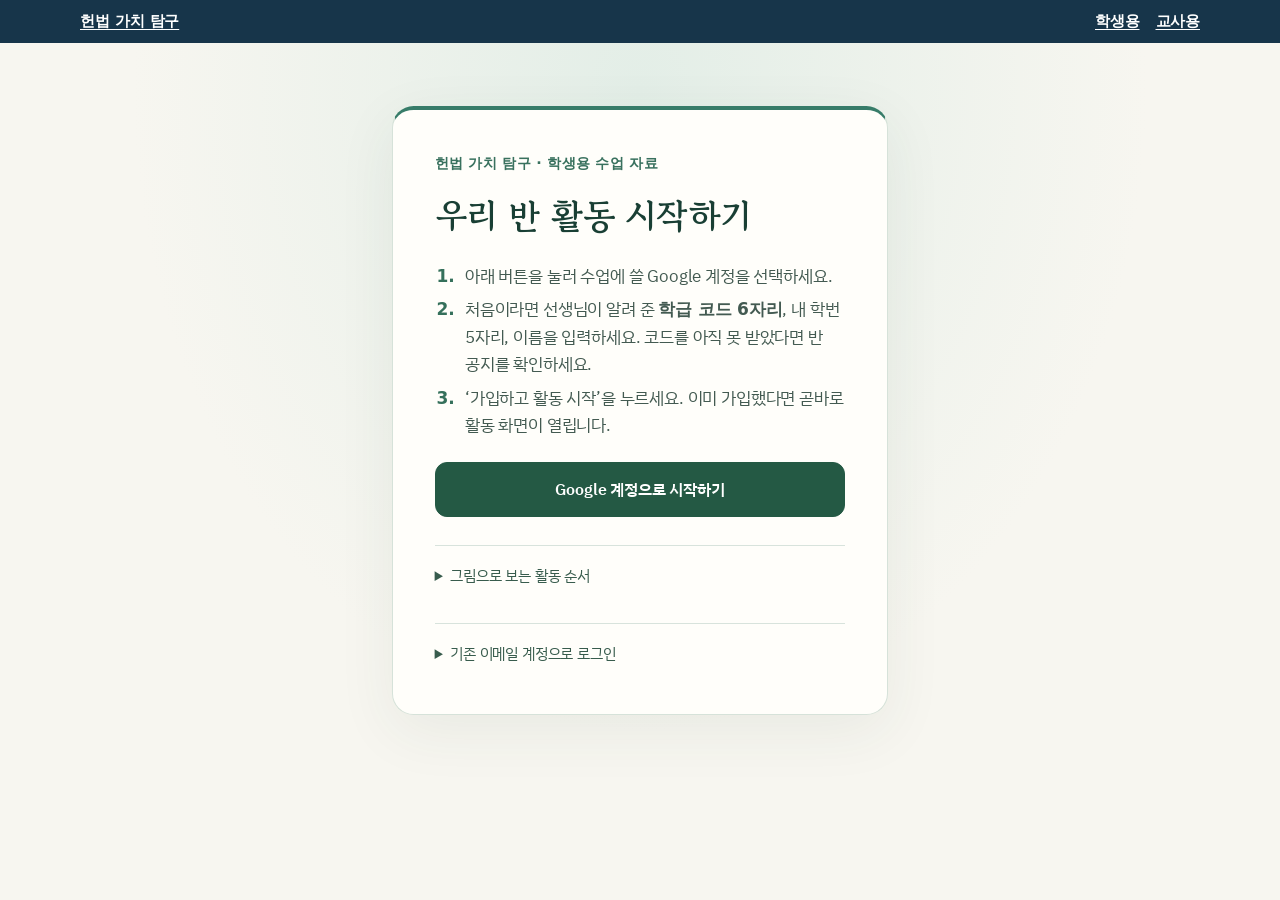
==== commit 1161c9e0: "학생 활동 순서를 그림 안내판과 인쇄용 Word로 제공" ====
--- a/student.html
+++ b/student.html
@@ -248,6 +248,7 @@
 <body><nav class="portal-nav" aria-label="웹앱 메뉴"><a href="index.html">헌법 가치 탐구</a><div><a href="student.html">학생용</a><a href="teacher.html">교사용</a></div></nav><section id="studentEntry" class="auth-panel"><p class="subject">헌법 가치 탐구 · 학생용 수업 자료</p><h1>우리 반 활동 시작하기</h1>
 <ol class="steps"><li>아래 버튼을 눌러 수업에 쓸 Google 계정을 선택하세요.</li><li>처음이라면 선생님이 알려 준 <strong>학급 코드 6자리</strong>, 내 학번 5자리, 이름을 입력하세요. 코드를 아직 못 받았다면 반 공지를 확인하세요.</li><li>‘가입하고 활동 시작’을 누르세요. 이미 가입했다면 곧바로 활동 화면이 열립니다.</li></ol>
 <a class="btn" href="https://itmdjlnzspehhrdevonh.supabase.co/auth/v1/authorize?provider=google&amp;redirect_to=https%3A%2F%2Fdhgmlcks15-eng.github.io%2Fconstitution-clas%2Fstudent.html&amp;prompt=select_account">Google 계정으로 시작하기</a><output id="entryStatus" role="status"></output>
+<details><summary>그림으로 보는 활동 순서</summary><a href="guides/student-poster.png"><img src="guides/student-poster.png" loading="lazy" width="1055" height="1491" style="display:block;width:100%;height:auto" alt="1. Google 계정 선택 2. 학급 코드 6자리·학번 5자리·이름으로 가입 3. 영역 선택·조문 읽기·의견 쓰기 4. 담당 교사에게 제출 후 제출 완료 확인"></a></details>
 <details><summary>기존 이메일 계정으로 로그인</summary><form onsubmit="event.preventDefault();this.querySelector('output').textContent='연결을 준비하고 있습니다. 잠시 뒤에도 계속되면 새로고침해 주세요.'" id="legacyLogin"><p>이메일로 가입한 학생은 아래 정보를 입력하고 로그인을 누르세요. 처음 이용하면 위의 Google 버튼으로 가입하세요.</p>
 <label>가입 이메일<input name="email" type="email" autocomplete="username" required></label>
 <label>비밀번호<input name="password" type="password" autocomplete="current-password" required></label>
